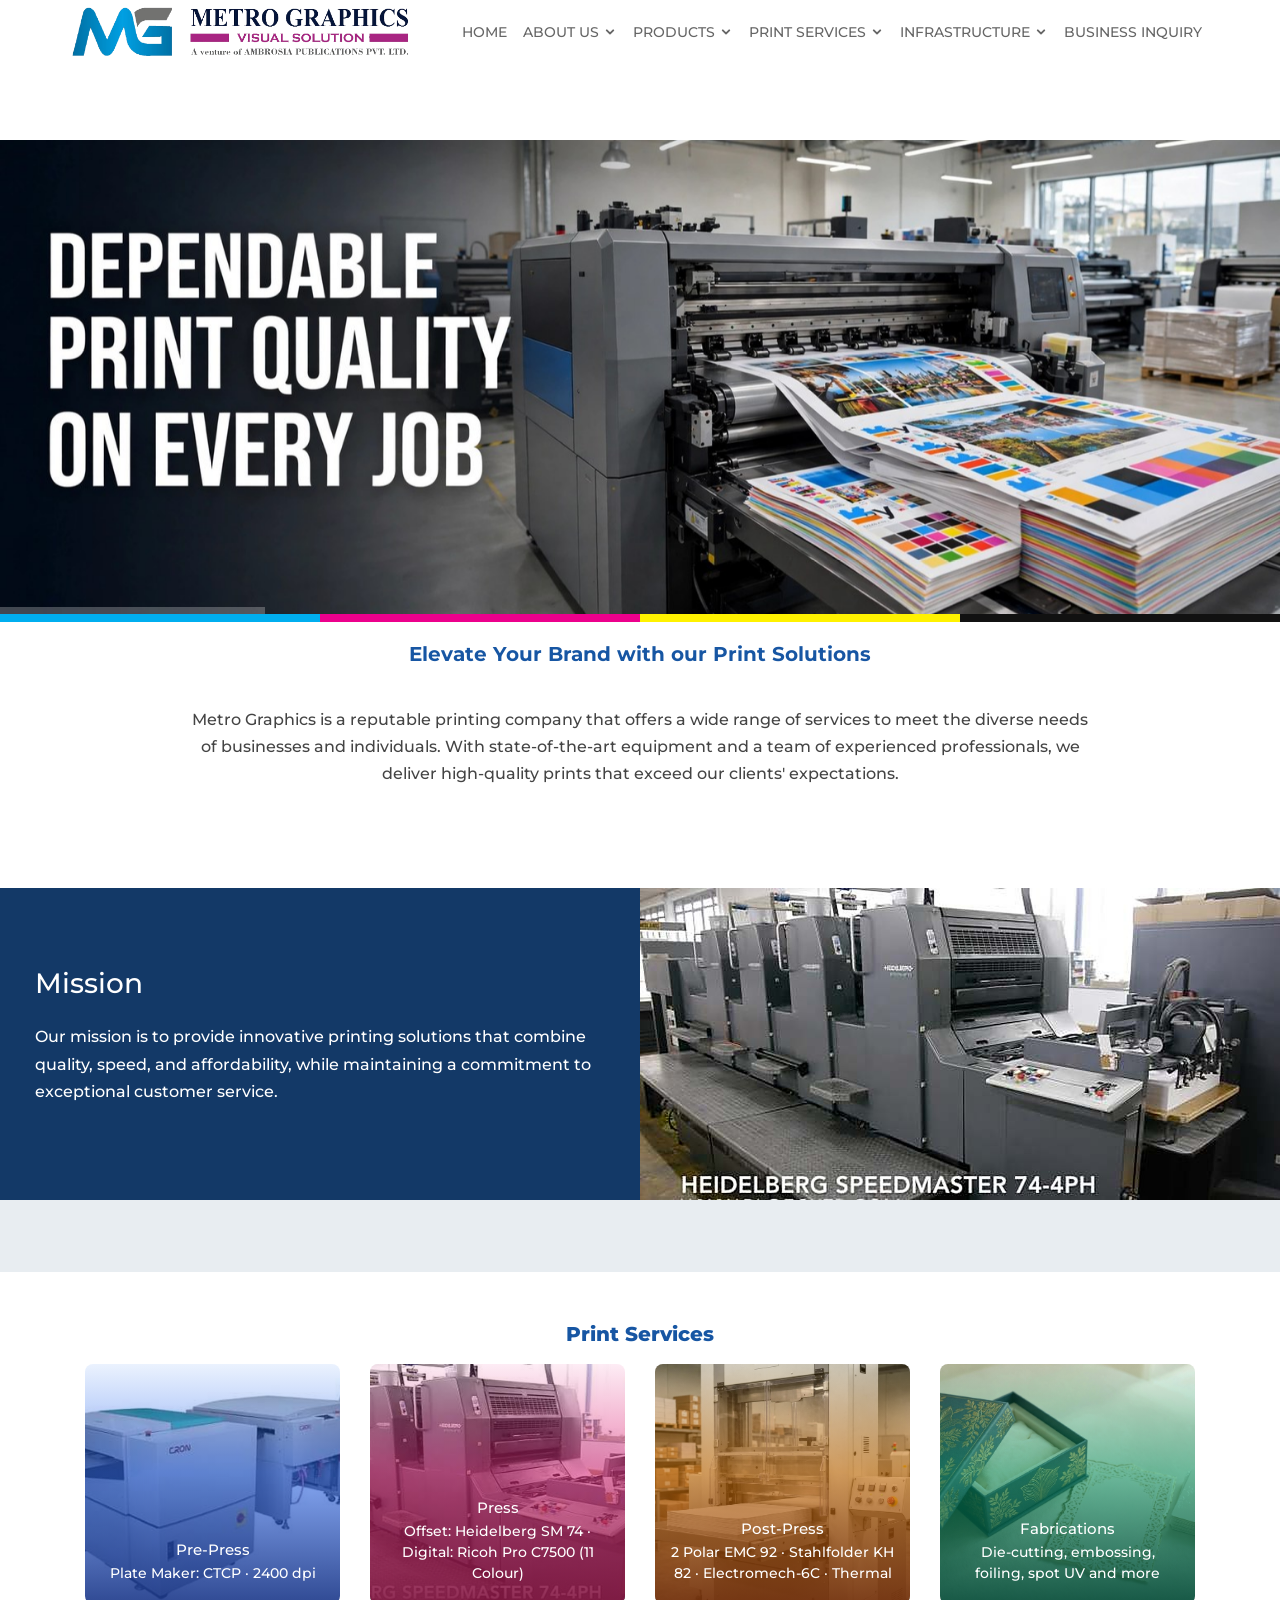
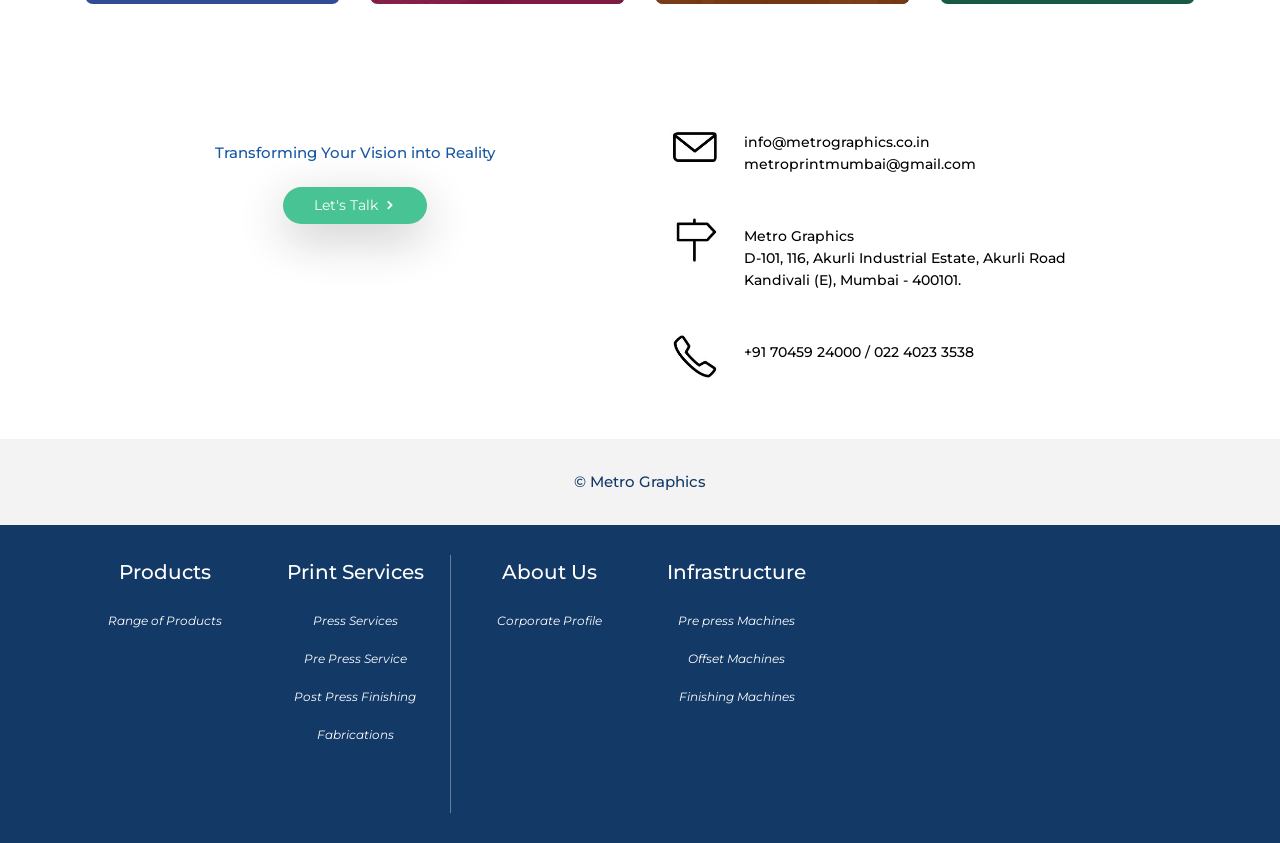
==== index.html @ ae7159a6 "Gap kam kiya: Overview bottom 100px, Mission card dikhega, photo scroll pe" ====
<!doctype html>
<html lang="en">
 

<head>
<meta charset="utf-8">
<meta http-equiv="X-UA-Compatible" content="IE=edge">
<meta name="viewport" content="width=device-width, initial-scale=1">
<link rel="icon" type="image/png" href="images/pdf-2025/metro-graphics-mg-favicon.png" sizes="512x512" /><meta name="viewport" content="width=device-width, initial-scale=1.0 user-scalable=no" />
<title>Metro Graphics | Offset & Digital Printing Company in Mumbai</title>
<meta name="description" content="Metro Graphics is an offset and digital printing company in Kandivali East, Mumbai — pre-press, colour-managed printing, finishing, packaging and delivery under one roof.">
<!-- xxx Favicon xxx -->
<!-- Core Css Stylesheets -->
<link href="css/base.css" rel="stylesheet">
<link href="font-awesome/css/font-awesome.min.css" rel="stylesheet">
<!-- REVOLUTION STYLE SHEETS -->
<link rel="stylesheet" type="text/css" href="rev-slider/revolution/fonts/pe-icon-7-stroke/css/pe-icon-7-stroke.css">
<link rel="stylesheet" type="text/css" href="rev-slider/revolution/fonts/font-awesome/css/font-awesome.css">
<link rel="stylesheet" type="text/css" href="rev-slider/revolution/css/settings.css">
<link rel="stylesheet" type="text/css" href="rev-slider/revolution/css/layers.css">
<link rel="stylesheet" type="text/css" href="rev-slider/revolution/css/navigation.css">
<!-- HTML5 shim and Respond.js for IE8 support of HTML5 elements and media queries -->
<!--[if lt IE 9]>
      <script src="https://oss.maxcdn.com/html5shiv/3.7.2/html5shiv.min.js"></script>
      <script src="https://oss.maxcdn.com/respond/1.4.2/respond.min.js"></script>
    <![endif]-->
</head>
<body>
<!-- Page loader Start -->
<!-- Page loader End -->
<header class="fixed-top header-fullpage top-transparent wow fadeInDown">
  <!-- Main Navigation Start -->
  <nav class="navbar navbar-expand-lg bg-transparent">
    <div class="container p-0 text-nowrap">
      <div class="d-flex align-items-center w-100 col pl-0"> <a class="navbar-brand rounded-bottom light-bg" href="index-2.html"> <img src="images/pdf-2025/metro-graphics-logo-transparent.png" alt="Metro Graphics logo"> </a> </div>
        <button class="navbar-toggler x collapsed" type="button" data-toggle="collapse" data-target="#navbarCollapse" aria-controls="navbarCollapse" aria-expanded="false" aria-label="Toggle navigation">
            <span class="icon-bar"></span>
            <span class="icon-bar"></span>
            <span class="icon-bar"></span>
        </button>
      <div class="collapse navbar-collapse" id="navbarCollapse" data-hover="dropdown" data-animations="slideInUp slideInUp slideInUp slideInUp">
        <ul class="navbar-nav ml-auto">
       <li class="nav-item">
                <a class="nav-link" href="index-2.html">Home</a>
              </li>    
          <li class="nav-item dropdown"> <a class="nav-link dropdown-toggle-mob" href="#" data-toggle="dropdown" aria-haspopup="true" aria-expanded="false">About Us <i class="icofont-rounded-down"></i></a>
            <ul class="dropdown-menu">
              <li><a class="dropdown-item" href="about-us.html#Corporate">Corporate Profile</a></li>
              
            </ul>
          </li>
          <li class="nav-item dropdown"> <a class="nav-link dropdown-toggle-mob" href="index-2.html" data-toggle="dropdown" aria-haspopup="true" aria-expanded="false">Products <i class="icofont-rounded-down"></i></a>
            <ul class="dropdown-menu">
              <li><a class="dropdown-item" href="products.html">Range of Products</a></li>
            </ul>
          </li>
          
		  <li class="nav-item dropdown">
                    <a class="nav-link dropdown-toggle-mob" href="#" id="dropdown03" data-toggle="dropdown" aria-haspopup="true" aria-expanded="false">Print Services  <i class="icofont-rounded-down"></i></a>                
                    <ul class="dropdown-menu" aria-labelledby="dropdown03">
                      <li><a class="dropdown-item" href="pre-press.html#Pre-Press">Press Services</a></li>
                       
                      <li><a class="dropdown-item" href="pre-press.html#Pre-Press">Pre Press Service</a></li>
					                        <li><a class="dropdown-item" href="pre-press.html#Post">Post Press Finishing</a></li>
					                        <li><a class="dropdown-item" href="pre-press.html#Fabrications">Fabrications</a></li>

                    </ul>
                  </li>
          <li class="nav-item dropdown"> <a class="nav-link dropdown-toggle-mob" href="#" data-toggle="dropdown" aria-haspopup="true" aria-expanded="false">INFRASTRUCTURE <i class="icofont-rounded-down"></i></a>
            <ul class="dropdown-menu">
              <li><a class="dropdown-item" href="infrastructure.html#Pre">Pre press Machines</a></li>
              <li><a class="dropdown-item" href="infrastructure.html#Offset">Offset Machines</a></li>
              <li><a class="dropdown-item" href="infrastructure.html#Finishing">Finishing Machines</a></li>
            </ul>
          </li>  <li class="nav-item">
                <a class="nav-link" href="business-enquiry.html">Business Inquiry</a>
              </li>
         
          
        </ul>
        <!-- Main Navigation End -->
      </div>
    </div>
  </nav>
  <!-- Main Navigation End -->
</header>

<div class="slider bg-navy-blue margin-top" >
  <div id="rev_slider_1078_1_wrapper" class="rev_slider_wrapper fullwidthbanner-container" data-alias="classic4export" data-source="gallery" style="margin:0px auto;background-color:transparent;padding:0px;margin-top:0px;margin-bottom:0px;">
    <!-- START REVOLUTION SLIDER 5.4.1 fullwidth mode -->
    <div id="rev_slider_1078_1" class="rev_slider fullscreenbanner" style="display:none;" data-version="5.0">
      <ul>
        <li>
          <!-- MAIN IMAGE -->
          <img src="images/banner-1.jpg"  alt="" 
            data-bgposition="center center" data-bgfit="cover" data-bgparallax="10" class="rev-slidebg"
          >
 
           
        </li>
        <li>
          <!-- MAIN IMAGE -->
          <img src="images/banner-2.jpg"  alt="" 
            data-bgposition="center center" data-bgfit="cover" data-bgparallax="10" class="rev-slidebg"
          >
 
           
        </li>
		<li>
          <!-- MAIN IMAGE -->
				<img src="images/banner-3.jpg"  alt="" 
            data-bgposition="center center" data-bgfit="cover" data-bgparallax="10" class="rev-slidebg"
          >
 
           
        </li>
		<li>
          <!-- MAIN IMAGE -->
				<img src="images/banner-4.jpg"  alt="" 
            data-bgposition="center center" data-bgfit="cover" data-bgparallax="10" class="rev-slidebg"
          >
 
           
        </li>
        <li>
          <!-- MAIN IMAGE -->
          <img src="images/banner-wcu-quality.jpg"  alt="" 
            data-bgposition="center center" data-bgfit="cover" data-bgparallax="10" class="rev-slidebg"
          >
 
           
        </li>
        <li>
          <!-- MAIN IMAGE -->
          <img src="images/banner-wcu-delivery.jpg"  alt="" 
            data-bgposition="center center" data-bgfit="cover" data-bgparallax="10" class="rev-slidebg"
          >
 
           
        </li>
        <li>
          <!-- MAIN IMAGE -->
          <img src="images/banner-wcu-pricing.jpg"  alt="" 
            data-bgposition="center center" data-bgfit="cover" data-bgparallax="10" class="rev-slidebg"
          >
 
           
        </li>
        <li>
          <!-- MAIN IMAGE -->
          <img src="images/banner-wcu-service.jpg"  alt="" 
            data-bgposition="center center" data-bgfit="cover" data-bgparallax="10" class="rev-slidebg"
          >
 
           
        </li>

         
      </ul>
      <div class="tp-bannertimer tp-bottom" style="height: 7px; background-color: rgba(255, 255, 255, 0.25);"></div>
    </div>
  </div>
</div> 
<!-- Fullscreen Slider End -->
  <!-- CMYK colour bar — print-industry accent under the banner -->
  <div aria-hidden="true" style="display:flex;height:8px;line-height:0"><div style="flex:1;background:#00AEEF"></div><div style="flex:1;background:#EC008C"></div><div style="flex:1;background:#FFF200"></div><div style="flex:1;background:#111111"></div></div>
<!-- Main Body Content Start -->
<main id="body-content" style="overflow-y: inherit;">
  <!-- Welcome To Cargo Start -->
  <!-- Welcome To Cargo End -->
  <!-- What Makes Us Special Start -->
  
  <!-- What Makes Us Special End -->
  <!-- About Us Start -->
  <section class="wide-tb-100" style="padding-top:20px;padding-bottom:15px">
      <div class="container pos-rel">
        <div class="row align-items-center">

          <div class="col-md-12 wow fadeInLeft text-center" data-wow-duration="0" data-wow-delay="0s">            
            <h4 class="mb-4 fw-7" style=" color:#1756a3">
              Elevate Your Brand with our Print Solutions

            </h4>


            
          </div>


           

        </div>
        
      </div>
    </section>
<section class="wide-tb-50" style="padding-top:15px;padding-bottom:100px">
    <div class="container pos-rel">
      <div class="row">
        <div class="col-md-12 text-center">
          <p style="max-width:900px;margin:0 auto;font-size:16px;line-height:1.7;color:#444">Metro Graphics is a reputable printing company that offers a wide range of services to meet the diverse needs of businesses and individuals. With state-of-the-art equipment and a team of experienced professionals, we deliver high-quality prints that exceed our clients' expectations.</p>
        </div>
      </div>
    </div>
  </section>
<section class="pos-rel bg-sky-blue1">
      <div class="container-fluid">
        <div class="row align-items-center">
            <div class="col-lg-6 col-12">
              <div class="p-5 about-whoose">
                <h3 style="color:#fff;padding-bottom:15px">
                  Mission
                </h3>
                <p style="color:#fff;font-size:16px;line-height:1.7">Our mission is to provide innovative printing solutions that combine quality, speed, and affordability, while maintaining a commitment to exceptional customer service.</p>
              </div>
            </div>
            <div class="col-lg-6 col-12 p-0">
              <img src="images/why-choose-us.jpg" class="w-100" alt="">
            </div>
        </div>
      </div>
    </section>
   
  
  <section class=" bg-fixed  pos-rel" style="background:#e8edf1">
    <div class="container">
      <div class="row">
        <div class="col-sm-12 wow fadeInUp" data-wow-duration="0" data-wow-delay="0.2s">
          <div class="owl-carousel owl-theme" id="home-clients" style="padding:15px 0px">
            <!-- Client Logo -->
            <div class="item"> <img src="images/logo01.jpg" alt=""> </div>
            <!-- Client Logo -->
            <!-- Client Logo -->
            <div class="item"> <img src="images/logo02.jpg" alt=""> </div>
            <!-- Client Logo -->
            <!-- Client Logo -->
            <div class="item"> <img src="images/logo03.jpg" alt=""> </div>
            <!-- Client Logo -->
            <!-- Client Logo -->
            <div class="item"> <img src="images/logo04.jpg" alt=""> </div>
            <!-- Client Logo -->
            <!-- Client Logo -->
            <div class="item"> <img src="images/logo05.jpg" alt=""> </div>
            <!-- Client Logo -->
            <!-- Client Logo -->
            <div class="item"> <img src="images/logo06.jpg" alt=""> </div>
            <!-- Client Logo -->
          </div>
        </div>
      </div>
    </div>
  </section>
<section class="wide-tb-50">
      <div class="container pos-rel">
        <div class="row">
          <div class="col-md-12 text-center mb-4">
            <h4 class="fw-8" style="color:#1756a3">Print Services</h4>
          </div>
        </div>
        <div class="row">
          <div class="col-md-3 mb-4">
            <a href="pre-press.html#Pre-Press" style="text-decoration:none">
              <div style="position:relative;overflow:hidden;border-radius:8px">
                <img src="images/machine-cron-uvp.jpg" alt="Pre-Press" style="width:100%;height:240px;object-fit:cover;display:block">
                <div style="position:absolute;left:0;right:0;top:0;bottom:0;background:linear-gradient(180deg,rgba(59,130,246,0.10) 0%,rgba(37,99,235,0.55) 45%,rgba(30,58,138,0.92) 100%)"></div>
                <div style="position:absolute;left:0;right:0;bottom:0;padding:20px 16px;text-align:center;color:#fff">
                  <h5 style="color:#fff;margin-bottom:4px">Pre-Press</h5>
                  <p style="color:#fff;margin:0;font-size:14px">Plate Maker: CTCP &middot; 2400 dpi</p>
                </div>
              </div>
            </a>
          </div>
          <div class="col-md-3 mb-4">
            <a href="pre-press.html" style="text-decoration:none">
              <div style="position:relative;overflow:hidden;border-radius:8px">
                <img src="images/machine-heidelberg-sm74.jpg" alt="Press" style="width:100%;height:240px;object-fit:cover;display:block">
                <div style="position:absolute;left:0;right:0;top:0;bottom:0;background:linear-gradient(180deg,rgba(236,72,153,0.10) 0%,rgba(219,39,119,0.55) 45%,rgba(131,24,67,0.92) 100%)"></div>
                <div style="position:absolute;left:0;right:0;bottom:0;padding:20px 16px;text-align:center;color:#fff">
                  <h5 style="color:#fff;margin-bottom:4px">Press</h5>
                  <p style="color:#fff;margin:0;font-size:14px">Offset: Heidelberg SM 74 &middot; Digital: Ricoh Pro C7500 (11 Colour)</p>
                </div>
              </div>
            </a>
          </div>
          <div class="col-md-3 mb-4">
            <a href="pre-press.html#Post" style="text-decoration:none">
              <div style="position:relative;overflow:hidden;border-radius:8px">
                <img src="images/finishing-machine/01.jpg" alt="Post-Press" style="width:100%;height:240px;object-fit:cover;display:block">
                <div style="position:absolute;left:0;right:0;top:0;bottom:0;background:linear-gradient(180deg,rgba(251,191,36,0.10) 0%,rgba(217,119,6,0.55) 45%,rgba(120,53,15,0.92) 100%)"></div>
                <div style="position:absolute;left:0;right:0;bottom:0;padding:20px 16px;text-align:center;color:#fff">
                  <h5 style="color:#fff;margin-bottom:4px">Post-Press</h5>
                  <p style="color:#fff;margin:0;font-size:14px">2 Polar EMC 92 &middot; Stahlfolder KH 82 &middot; Electromech-6C &middot; Thermal</p>
                </div>
              </div>
            </a>
          </div>
          <div class="col-md-3 mb-4">
            <a href="pre-press.html#Fabrications" style="text-decoration:none">
              <div style="position:relative;overflow:hidden;border-radius:8px">
                <img src="images/fabrication-card.jpg" alt="Fabrications" style="width:100%;height:240px;object-fit:cover;display:block">
                <div style="position:absolute;left:0;right:0;top:0;bottom:0;background:linear-gradient(180deg,rgba(52,211,153,0.10) 0%,rgba(5,150,105,0.55) 45%,rgba(6,78,59,0.92) 100%)"></div>
                <div style="position:absolute;left:0;right:0;bottom:0;padding:20px 16px;text-align:center;color:#fff">
                  <h5 style="color:#fff;margin-bottom:4px">Fabrications</h5>
                  <p style="color:#fff;margin:0;font-size:14px">Die-cutting, embossing, foiling, spot UV and more</p>
                </div>
              </div>
            </a>
          </div>
        </div>
      </div>
    </section>
  <!-- Company News End -->
  <!-- Clients Start -->
  
  <!-- Clients End -->
 <section class="wide-tb-50 bg-scroll contact-bg pos-rel">
    <div class="container pos-rel">
      <div class="row">
         <div class="col-md-6 ml-auto"><div class="img-business-man text-center">
		  <h5 style="color:#1756a3">Transforming Your Vision into Reality</h5> 
		  
		   <p  style="padding:15px 0px">
		  <a href="tel:+917045924000" class="btn-theme bg-navy-lamagreen">Let's Talk <i class="icofont-rounded-right"></i></a> </p>
		  </div></div>
        <!-- Heading Main -->
        
        <!-- Heading Main -->
        <div class="col-md-6 ml-auto">
          <div class="row">
            <!-- Icon Box 2 -->
            <div class="col-12 wow fadeInUp" data-wow-duration="0" data-wow-delay="0s">
              <div class="icon-box-3 mb-3 bg-sky-blue">
                <div class="media">
                  <div class="service-icon mr-4"> <img src="images/envelope.jpg" alt="" /></div>
                  <div class="service-inner-content media-body">
                     
                    <p>info@metrographics.co.in<br>metroprintmumbai@gmail.com</p>
                  </div>
                </div>
              </div>
            </div>
            <!-- Icon Box -->
            <!-- Icon Box 2 -->
            <div class="col-12 wow fadeInUp" data-wow-duration="0" data-wow-delay="0.2s">
              <div class="icon-box-3 mb-3 bg-sky-blue">
                <div class="media">
                  <div class="service-icon mr-4"><img src="images/navigator.jpg" alt="" /></div>
                  <div class="service-inner-content media-body">
                    <p>Metro Graphics<br>
 D-101, 116, Akurli Industrial Estate, Akurli Road<br>

 Kandivali (E), Mumbai - 400101.


</p>
                  </div>
                </div>
              </div>
            </div>
            <!-- Icon Box -->
            <!-- Icon Box 2 -->
            <div class="col-12 wow fadeInUp" data-wow-duration="0" data-wow-delay="0.4s">
              <div class="icon-box-3 bg-sky-blue">
                <div class="media">
                  <div class="service-icon mr-4"><img src="images/phone.jpg" alt="" /></div>
                  <div class="service-inner-content media-body">
                   
                    <p>+91 70459 24000 / 022 4023 3538</p>
                  </div>
                </div>
              </div>
            </div>
            <!-- Icon Box -->
          </div>
        </div>
      </div>
    </div>
  </section>
</main>
<!-- Main Body Content Start -->
<!-- Main Footer Start -->
<footer class="wide-tb-0 bg-sky-blue1 pb-0">
  <div class="copyright-wrap bg-navy-blue wide-tb-30">
    <div class="container">
      <div class="row text-md-left text-center"> <div class="col-sm-12 col-md-12 copyright-links text-center"> © Metro Graphics </div>
      </div>
    </div>
  </div>
  <div class="container wide-tb-30">
    <div class="row">
      <!-- Column First -->
      <div class="col-6 col-lg-4">
        <div class="row">
          <div class="col-12 col-lg-6 wow fadeInLeft" data-wow-duration="0" data-wow-delay="0s" style="text-align:center">
            <h3 class="footer-heading">Products</h3>
            <div class="footer-widget-menu">
              <ul class="list-unstyled">
            <li><a  href="products.html">Range of Products</a></li>
            <li style="display:none"><a  href="gallery.html">Gallery</a></li></ul>
            </div>
          </div>
          <div class="col-12 col-lg-6 wow fadeInLeft" data-wow-duration="0" data-wow-delay="0s" style="text-align:center">
            <h3 class="footer-heading">Print Services</h3>
            <div class="footer-widget-menu">
              <ul class="list-unstyled">
            <li><a  href="pre-press.html#Pre-Press">Press Services</a></li>
            <li><a href="infrastructure.html">Pre Press Service</a></li>
            
            
            <li><a  href="pre-press.html#Post">Post Press Finishing</a></li>
            <li><a  href="pre-press.html#Fabrications">Fabrications</a></li>
          </ul>
            </div>
          </div>
        </div>
      </div>
      <div class="col-6 col-lg-4" style="border-left:1px solid rgba(255,255,255,0.35);padding-left:20px">
        <div class="row">
          <div class="col-12 col-lg-6 wow fadeInLeft" data-wow-duration="0" data-wow-delay="0s" style="text-align:center">
            <h3 class="footer-heading">About Us</h3>
            <div class="footer-widget-menu">
              <ul class="list-unstyled">
            <li><a  href="about-us.html#Corporate">Corporate Profile</a></li>
            
          </ul>
            </div>
          </div>
          <div class="col-12 col-lg-6 wow fadeInLeft" data-wow-duration="0" data-wow-delay="0s" style="text-align:center">
            <h3 class="footer-heading">Infrastructure</h3>
            <div class="footer-widget-menu">
              <ul class="list-unstyled">
            <li><a  href="infrastructure.html#Pre">Pre press Machines</a></li>
            <li><a  href="infrastructure.html#Offset">Offset Machines</a></li>
            <li><a  href="infrastructure.html#Finishing">Finishing Machines</a></li>
          </ul>
            </div>
          </div>
        </div>
      </div>
      <!-- Column First -->
      <!-- Column Second -->
      <!-- Column Second -->
      <!-- Column Third -->
      <div class="col-lg-4 col-md-12 wow fadeInLeft" data-wow-duration="0" data-wow-delay="0.4s" style="margin-top: 0px;">  <iframe src="https://www.google.com/maps?q=Metro+Graphics%2C+D-101%2C+Akurli+Industrial+Estate%2C+Akurli+Road%2C+Kandivali+East%2C+Mumbai+400101&amp;output=embed" width="100%" height="250" frameborder="0" style="border:0" allowfullscreen></iframe></div>
      <!-- Column Third -->
    </div>
  </div>
</footer>
<!-- Main Footer End -->
<!-- Search Popup Start -->
<div class="overlay overlay-hugeinc">
  <form class="form-inline mt-2 mt-md-0">
    <div class="form-inner">
      <div class="form-inner-div d-inline-flex align-items-center no-gutters">
        <div class="col-md-1"> <i class="icofont-search"></i> </div>
        <div class="col-10">
          <input class="form-control w-100 p-0" type="text" placeholder="Search" aria-label="Search">
        </div>
        <div class="col-md-1"> <a href="#" class="overlay-close link-oragne"><i class="icofont-close-line"></i></a> </div>
      </div>
    </div>
  </form>
</div>
<!-- Search Popup End -->
<!-- Request Modal -->

<!-- Request Modal -->
<!-- Back To Top Start -->
<a id="mkdf-back-to-top" href="#" class="off"><i class="icofont-rounded-up"></i></a>
<!-- Back To Top End
<!-- Main JavaScript  -->
<script src="js/jquery.min.js"></script>
  <script src="js/popper.min.js"></script>
  <script src="js/bootstrap.min.js"></script>
  <script src="js/bootstrap-dropdownhover.min.js"></script>
  <script src="js/fontawesome-all.js"></script>
  <script src="js/owl.carousel.min.js"></script>
  <script src="twitter/jquery.tweet.js"></script>
  <script src="js/jflickrfeed.min.js"></script>
  <script src="js/jquery.waypoints.min.js"></script>
  <script src="js/jquery.easing.min.js"></script>
  <script src="js/jquery.counterup.min.js"></script>
  <script src="js/jquery.easypiechart.min.js"></script>
  <script src="js/jquery.appear.js"></script>
  <script src="js/wow.min.js"></script>

  <!-- JQuery Map Plugin -->
  <script type="text/javascript" src="http://maps.google.com/maps/api/js?sensor=false"></script>
  <script type="text/javascript" src="js/jquery.gmap.min.js"></script>    
  

  <!-- REVOLUTION JS FILES -->
  <script type="text/javascript" src="rev-slider/revolution/js/jquery.themepunch.tools.min.js"></script>
  <script type="text/javascript" src="rev-slider/revolution/js/jquery.themepunch.revolution.min.js"></script>

  <!-- SLIDER REVOLUTION 5.0 EXTENSIONS  (Load Extensions only on Local File Systems !  The following part can be removed on Server for On Demand Loading) -->  
  <script type="text/javascript" src="rev-slider/revolution/js/extensions/revolution.extension.actions.min.js"></script>
  <script type="text/javascript" src="rev-slider/revolution/js/extensions/revolution.extension.carousel.min.js"></script>
  <script type="text/javascript" src="rev-slider/revolution/js/extensions/revolution.extension.kenburn.min.js"></script>
  <script type="text/javascript" src="rev-slider/revolution/js/extensions/revolution.extension.layeranimation.min.js"></script>
  <script type="text/javascript" src="rev-slider/revolution/js/extensions/revolution.extension.navigation.min.js"></script>
  <script type="text/javascript" src="rev-slider/revolution/js/extensions/revolution.extension.parallax.min.js"></script>
  <script type="text/javascript" src="rev-slider/revolution/js/extensions/revolution.extension.slideanims.min.js"></script>
  <script type="text/javascript" src="rev-slider/revolution/js/extensions/revolution.extension.video.min.js"></script>

  <!-- Masonary Plugin -->
  <script type="text/javascript" src="js/jquery.cubeportfolio.min.js"></script>
  <script type="text/javascript" src="js/masonary-custom.js"></script>

  <script src="js/site-custom.js"></script>   

  <script type="text/javascript">
    var tpj=jQuery;
    
    var revapi1078;
    tpj(document).ready(function() {
      if(tpj("#rev_slider_1078_1").revolution == undefined){
        revslider_showDoubleJqueryError("#rev_slider_1078_1");
      }else{
        revapi1078 = tpj("#rev_slider_1078_1").show().revolution({
        sliderType: "standard",
    sliderLayout: "fullwidth",
    scrollbarDrag: "true",
    /*delay: 9000,*/
	 delay: 5000,
	 /* options that disable autoplay 
    stopLoop: "on",
    stopAfterLoops: 0,
    stopAtSlide: 1, */
	 
    spinner: "off",
    navigation: {
      arrows: {
        enable: true
      },
      mouseScrollNavigation: "off",
      keyboardNavigation: "off",
      touch: {
        touchenabled: "on",
        swipe_threshold: 75,
        swipe_min_touches: 1,
        swipe_direction: "horizontal",
        drag_block_vertical: false
      }

    },
    parallax: {
      type: "mouse",
      origo: "slidercenter",
      speed: 11000,
      levels: [2, 3, 4, 5, 6, 7, 12, 16, 10, 50],
    },
    viewPort: {
            enable: true,
            outof: "pause",
            visible_area: "100%",
            presize:false,
        },
		visibilityLevels:[1240,1024,778,480],
						gridwidth:1550,
						gridheight:574,
     
  });
      }
    }); /*ready*/
  </script> 
<!-- Metro Graphics site copy: original wording, November 2026 -->
<!-- Site matter aligned with New_Profile_2025.pdf, November 2026 -->
</body>



</html>

<!-- pages rebuild trigger 2026-11-21 round3 -->

<!-- footer-centre trigger -->
---- css/base.css ----
@import url("bootstrap.min.css");@import url("https://fonts.googleapis.com/css?family=Montserrat:300,300i,400,400i,500,500i,600,600i,700,700i");@import url("animate.min.css");@import url("icofont.min.css");

.table-striped>tbody>tr:nth-of-type(odd) {
    background-color: #fcfcfc;
}
.cbp-item-wrapper h5{ height:50px}
a.anchor {
    display: block;
    position: relative;
     top: -80px; 
     visibility: hidden; 
}
.margin-top{margin-top:140px}

.tdb{    color: #185196;
    font-weight: 600;}
.box{position:relative;  margin:0px auto; }
.about-whoose{padding:21px 20px !important; background:#;}
.cbp-l-filters-alignCenter .cbp-filter-counter:after,.cbp-l-filters-alignRight .cbp-filter-counter:after,.cbp-l-filters-button .cbp-filter-counter:after,.cbp-l-filters-buttonCenter .cbp-filter-counter:after,.cbp-l-filters-text .cbp-filter-counter:after,.cbp,.cbp *,.cbp *:after,.cbp:after,.cbp-l-filters-dropdownHeader:after,.cbp-popup-wrap,.cbp-popup-wrap *,.cbp-popup-wrap:before,.cbp-popup-loadingBox:after,.cbp-search *,.cbp-l-direction:after{box-sizing:border-box}.cbp-l-grid-agency-title,.cbp-l-grid-agency-desc,.cbp-l-grid-work-title,.cbp-l-grid-work-desc,.cbp-l-grid-blog-title,.cbp-l-grid-projects-title,.cbp-l-grid-projects-desc,.cbp-l-grid-masonry-projects-title,.cbp-l-grid-masonry-projects-desc{white-space:nowrap;overflow:hidden;text-overflow:ellipsis}.cbp-l-filters-alignCenter,.cbp-l-filters-alignCenter *,.cbp-l-filters-alignLeft,.cbp-l-filters-alignLeft *,.cbp-l-filters-alignRight,.cbp-l-filters-alignRight *,.cbp-l-filters-button,.cbp-l-filters-button *,.cbp-l-filters-buttonCenter,.cbp-l-filters-buttonCenter *,.cbp-l-filters-dropdown,.cbp-l-filters-dropdown *,.cbp-l-filters-list,.cbp-l-filters-list *,.cbp-l-filters-work,.cbp-l-filters-work *,.cbp-l-filters-big,.cbp-l-filters-big *,.cbp-l-filters-text,.cbp-l-filters-text *,.cbp-l-filters-underline,.cbp-l-filters-underline *,.cbp-l-filters-holder,.cbp-l-filters-holder *,.cbp-l-loadMore-bgbutton,.cbp-l-loadMore-bgbutton *,.cbp-l-loadMore-button,.cbp-l-loadMore-button *,.cbp-l-loadMore-text,.cbp-l-loadMore-text *,.cbp-search,.cbp-l-dropdown,.cbp-l-dropdown *{-webkit-user-select:none;-moz-user-select:none;-ms-user-select:none;user-select:none;-webkit-tap-highlight-color:transparent;box-sizing:border-box}.cbp:after,.cbp-lazyload:after,.cbp-popup-loadingBox:after,.cbp-popup-singlePageInline:after{content:'';position:absolute;width:34px;height:34px;left:0;right:0;top:0;bottom:0;margin:auto;-webkit-animation:cbp-rotation .8s infinite linear;animation:cbp-rotation .8s infinite linear;border-left:3px solid rgba(114,144,182,0.15);border-right:3px solid rgba(114,144,182,0.15);border-bottom:3px solid rgba(114,144,182,0.15);border-top:3px solid rgba(114,144,182,0.8);border-radius:100%}.cbp-l-filters-alignCenter .cbp-filter-item:hover .cbp-filter-counter,.cbp-l-filters-alignRight .cbp-filter-item:hover .cbp-filter-counter,.cbp-l-filters-button .cbp-filter-item:hover .cbp-filter-counter,.cbp-l-filters-buttonCenter .cbp-filter-item:hover .cbp-filter-counter,.cbp-l-filters-text .cbp-filter-item:hover .cbp-filter-counter{opacity:1;-webkit-transform:translateY(-44px);transform:translateY(-44px)}.cbp-l-filters-alignCenter .cbp-filter-counter,.cbp-l-filters-alignRight .cbp-filter-counter,.cbp-l-filters-button .cbp-filter-counter,.cbp-l-filters-buttonCenter .cbp-filter-counter,.cbp-l-filters-text .cbp-filter-counter{font:400 11px/18px "Open Sans", sans-serif;border-radius:3px;color:#FFFFFF;margin:0 auto;padding:4px 0;text-align:center;width:34px;position:absolute;bottom:0;left:0;right:0;opacity:0;-webkit-transition:-webkit-transform .25s, opacity .25s;transition:transform .25s, opacity .25s}.cbp-l-filters-alignCenter .cbp-filter-counter:after,.cbp-l-filters-alignRight .cbp-filter-counter:after,.cbp-l-filters-button .cbp-filter-counter:after,.cbp-l-filters-buttonCenter .cbp-filter-counter:after,.cbp-l-filters-text .cbp-filter-counter:after{content:"";position:absolute;bottom:-4px;left:0;right:0;margin:0 auto;width:0;height:0;border-left:4px solid transparent;border-right:4px solid transparent}.cbp-item{display:inline-block;margin:0 10px 20px 0}.cbp{position:relative;margin:0 auto;z-index:1;height:400px}.cbp>*{visibility:hidden}.cbp .cbp-item{list-style-type:none;margin:0;padding:0;overflow:hidden}.cbp img{display:block;border:0;width:100%;height:auto}.cbp a,.cbp a:hover,.cbp a:active{text-decoration:none;outline:0}.cbp-lazyload{position:relative;background:#fff;display:block}.cbp-lazyload img{opacity:1}.cbp-lazyload img[data-cbp-src]{opacity:0}.cbp-lazyload img:not([data-cbp-src]){-webkit-transition:opacity .7s ease-in-out;transition:opacity .7s ease-in-out}.cbp-lazyload:after{z-index:0}.cbp-wrapper-outer{overflow:hidden;position:relative;margin:0 auto}.cbp-wrapper-outer,.cbp-wrapper,.cbp-wrapper-helper{list-style-type:none;padding:0;width:100%;height:100%;z-index:1}.cbp-wrapper,.cbp-wrapper-helper{margin:0}.cbp-ready>*{visibility:visible}.cbp-ready:after{display:none;visibility:hidden}.cbp-ready .cbp-item{position:absolute;top:0;left:0}.cbp-ready .cbp-wrapper,.cbp-ready .cbp-wrapper-helper{position:absolute;top:0;left:0}.cbp-item-off{z-index:-1;pointer-events:none;visibility:hidden}.cbp-item-on2off{z-index:0}.cbp-item-off2on{z-index:1}.cbp-item-on2on{z-index:2}.cbp-item-wrapper{width:100%;height:100%;position:relative;top:0;left:0}.cbp-l-project-related-wrap img,.cbp-l-inline img{display:block;width:100%;height:auto;border:0}.cbp-updateItems{-webkit-transition:height .5s ease-in-out !important;transition:height .5s ease-in-out !important;will-change:height}.cbp-updateItems .cbp-item{-webkit-transition:top .5s ease-in-out, left .5s ease-in-out;transition:top .5s ease-in-out, left .5s ease-in-out}.cbp-updateItems .cbp-item-loading{-webkit-animation:fadeIn .5s ease-in-out;animation:fadeIn .5s ease-in-out;-webkit-transition:none;transition:none}.cbp-removeItem{-webkit-animation:fadeOut .5s ease-in-out;animation:fadeOut .5s ease-in-out}.cbp-panel{width:94%;max-width:1170px;margin:0 auto}.cbp-misc-video{position:relative;height:0;padding-bottom:56.25%;background:#000;text-align:center}.cbp-misc-video iframe{position:absolute;top:0;left:0;width:100%;height:100%}@-webkit-keyframes cbp-rotation{0%{-webkit-transform:rotate(0deg)}100%{-webkit-transform:rotate(360deg)}}@keyframes cbp-rotation{0%{transform:rotate(0deg)}100%{transform:rotate(360deg)}}@-webkit-keyframes fadeOut{0%{opacity:1}100%{opacity:0}}@keyframes fadeOut{0%{opacity:1}100%{opacity:0}}.clearfix:after{content:" ";display:block;height:0;clear:both}.cbp-l-filters-left{float:left}.cbp-l-filters-right{float:right}.cbp-l-center{display:flex;justify-content:center;align-items:center}@media only screen and (max-width: 480px){.cbp-l-filters-left,.cbp-l-filters-right{width:100%}}@media only screen and (max-width: 800px){.cbp-l-center{flex-direction:column}}.cbp-caption,.cbp-caption-defaultWrap,.cbp-caption-activeWrap{display:block}.cbp-caption-activeWrap{background-color:#282727}.cbp-caption-active .cbp-caption,.cbp-caption-active .cbp-caption-defaultWrap,.cbp-caption-active .cbp-caption-activeWrap{overflow:hidden;position:relative;z-index:1}.cbp-caption-active .cbp-caption-defaultWrap{top:0}.cbp-caption-active .cbp-caption-activeWrap{width:100%;position:absolute;z-index:2;height:100%}.cbp-l-caption-title{color:#fff;font:400 16px/21px "Open Sans", sans-serif}.cbp-l-caption-desc{color:#aaa;font:400 12px/16px "Open Sans", sans-serif}.cbp-l-caption-text{font:400 14px/21px "Open Sans", sans-serif;color:#fff;letter-spacing:3px;padding:0 6px}.cbp-l-caption-buttonLeft,.cbp-l-caption-buttonRight{background-color:#547EB1;color:#FFFFFF;display:inline-block;font:400 12px/30px "Open Sans", sans-serif;min-width:90px;text-align:center;margin:4px;padding:0 6px}.cbp-l-caption-buttonLeft:hover,.cbp-l-caption-buttonRight:hover{opacity:0.9}.cbp-caption-none .cbp-caption-activeWrap{display:none}.cbp-l-caption-alignLeft .cbp-l-caption-body{padding:12px 30px}.cbp-caption-fadeIn .cbp-l-caption-alignLeft .cbp-l-caption-body,.cbp-caption-minimal .cbp-l-caption-alignLeft .cbp-l-caption-body,.cbp-caption-moveRight .cbp-l-caption-alignLeft .cbp-l-caption-body,.cbp-caption-overlayRightAlong .cbp-l-caption-alignLeft .cbp-l-caption-body,.cbp-caption-pushDown .cbp-l-caption-alignLeft .cbp-l-caption-body,.cbp-caption-pushTop .cbp-l-caption-alignLeft .cbp-l-caption-body,.cbp-caption-revealBottom .cbp-l-caption-alignLeft .cbp-l-caption-body,.cbp-caption-revealLeft .cbp-l-caption-alignLeft .cbp-l-caption-body,.cbp-caption-revealTop .cbp-l-caption-alignLeft .cbp-l-caption-body,.cbp-caption-zoom .cbp-l-caption-alignLeft .cbp-l-caption-body,.cbp-caption-opacity .cbp-l-caption-alignLeft .cbp-l-caption-body{padding-top:30px}.cbp-l-caption-alignCenter{display:table;width:100%;height:100%}.cbp-l-caption-alignCenter .cbp-l-caption-body{display:table-cell;vertical-align:middle;text-align:center;padding:15px 0;    background: #2f3394;}.cbp-l-caption-alignCenter .cbp-l-caption-buttonLeft,.cbp-l-caption-alignCenter .cbp-l-caption-buttonRight{position:relative;-webkit-transition:-webkit-transform .25s;transition:transform .25s}.cbp-caption-overlayBottom .cbp-l-caption-alignCenter .cbp-l-caption-buttonLeft,.cbp-caption-overlayBottomPush .cbp-l-caption-alignCenter .cbp-l-caption-buttonLeft,.cbp-caption-overlayBottomAlong .cbp-l-caption-alignCenter .cbp-l-caption-buttonLeft{-webkit-transform:translateX(-20px);transform:translateX(-20px)}.cbp-caption-overlayBottom .cbp-l-caption-alignCenter .cbp-l-caption-buttonRight,.cbp-caption-overlayBottomPush .cbp-l-caption-alignCenter .cbp-l-caption-buttonRight,.cbp-caption-overlayBottomAlong .cbp-l-caption-alignCenter .cbp-l-caption-buttonRight{-webkit-transform:translateX(20px);transform:translateX(20px)}.cbp-caption:hover .cbp-l-caption-alignCenter .cbp-l-caption-buttonLeft,.cbp-caption:hover .cbp-l-caption-alignCenter .cbp-l-caption-buttonRight{-webkit-transform:translateX(0);transform:translateX(0)}@media only screen and (max-width: 480px){.cbp-l-caption-alignLeft .cbp-l-caption-body{padding:9px 11px}.cbp-l-caption-title{font-size:14px;line-height:21px}.cbp-l-caption-desc{font-size:11px;line-height:14px}.cbp-l-caption-buttonLeft,.cbp-l-caption-buttonRight{font-size:11px;line-height:28px;min-width:69px;margin:3px;padding:0 4px}.cbp-l-caption-text{font-size:13px;letter-spacing:1px}}@media only screen and (max-width: 374px){.cbp-l-caption-alignLeft .cbp-l-caption-body{padding:8px 10px}.cbp-l-caption-title{font-size:13px;line-height:20px}.cbp-l-caption-desc{font-size:11px;line-height:14px}.cbp-l-caption-buttonLeft,.cbp-l-caption-buttonRight{font-size:10px;line-height:28px;min-width:62px;margin:1px;padding:0 4px}}.cbp-caption-fadeIn .cbp-caption-activeWrap{opacity:0;top:0;background-color:rgba(0,0,0,0.85);-webkit-transition:opacity .5s;transition:opacity .5s}.cbp-caption-fadeIn .cbp-caption:hover .cbp-caption-activeWrap{opacity:1}.cbp-caption-minimal .cbp-l-caption-title,.cbp-caption-minimal .cbp-l-caption-desc{position:relative;left:0;opacity:0;-webkit-transition:-webkit-transform .35s ease-out;transition:transform .35s ease-out}.cbp-caption-minimal .cbp-l-caption-title{-webkit-transform:translateY(-50%);transform:translateY(-50%)}.cbp-caption-minimal .cbp-l-caption-desc{-webkit-transform:translateY(70%);transform:translateY(70%)}.cbp-caption-minimal .cbp-caption:hover .cbp-l-caption-title,.cbp-caption-minimal .cbp-caption:hover .cbp-l-caption-desc{opacity:1;-webkit-transform:translateY(0);transform:translateY(0)}.cbp-caption-minimal .cbp-caption-activeWrap{top:0;background-color:#000;background-color:rgba(0,0,0,0.8);opacity:0}.cbp-caption-minimal .cbp-caption:hover .cbp-caption-activeWrap{opacity:1}.cbp-caption-moveRight .cbp-caption-activeWrap{left:-100%;top:0;-webkit-transition:-webkit-transform .35s;transition:transform .35s}.cbp-caption-moveRight .cbp-caption:hover .cbp-caption-activeWrap{-webkit-transform:translateX(100%);transform:translateX(100%)}.cbp-caption-overlayBottom .cbp-caption-activeWrap{height:60px;background-color:#181616;background-color:rgba(24,22,22,0.7);-webkit-transition:-webkit-transform .25s;transition:transform .25s}.cbp-caption-overlayBottom .cbp-caption:hover .cbp-caption-activeWrap{-webkit-transform:translateY(-100%);transform:translateY(-100%)}.cbp-caption-overlayBottomAlong .cbp-l-caption-alignCenter .cbp-l-caption-buttonLeft,.cbp-caption-overlayBottomAlong .cbp-l-caption-alignCenter .cbp-l-caption-buttonRight{-webkit-transition-duration:.35s;transition-duration:.35s}.cbp-caption-overlayBottomAlong .cbp-caption-defaultWrap,.cbp-caption-overlayBottomAlong .cbp-caption-activeWrap{-webkit-transition:-webkit-transform .35s;transition:transform .35s}.cbp-caption-overlayBottomAlong .cbp-caption-activeWrap{height:auto}.cbp-caption-overlayBottomAlong .cbp-caption:hover .cbp-caption-defaultWrap{-webkit-transform:translateY(-34px);transform:translateY(-34px)}.cbp-caption-overlayBottomAlong .cbp-caption:hover .cbp-caption-activeWrap{-webkit-transform:translateY(-100%);transform:translateY(-100%)}.cbp-caption-overlayBottomPush .cbp-caption-defaultWrap,.cbp-caption-overlayBottomPush .cbp-caption-activeWrap{-webkit-transition:-webkit-transform .25s;transition:transform .25s}.cbp-caption-overlayBottomPush .cbp-caption-activeWrap{height:69px;-webkit-transform:translateY(0);transform:translateY(0)}.cbp-caption-overlayBottomPush .cbp-caption:hover .cbp-caption-defaultWrap{-webkit-transform:translateY(-68px);transform:translateY(-68px)}.cbp-caption-overlayBottomPush .cbp-caption:hover .cbp-caption-activeWrap{-webkit-transform:translateY(-69px);transform:translateY(-69px)}.cbp-caption-overlayBottomReveal .cbp-caption-defaultWrap{z-index:2;-webkit-transition:-webkit-transform .25s;transition:transform .25s}.cbp-caption-overlayBottomReveal .cbp-caption-activeWrap{bottom:0;z-index:1;height:auto}.cbp-caption-overlayBottomReveal .cbp-caption:hover .cbp-caption-defaultWrap{-webkit-transform:translateY(-68px);transform:translateY(-68px)}.cbp-caption-overlayRightAlong .cbp-caption-defaultWrap,.cbp-caption-overlayRightAlong .cbp-caption-activeWrap{-webkit-transition:-webkit-transform .4s;transition:transform .4s}.cbp-caption-overlayRightAlong .cbp-caption-activeWrap{top:0;left:-50%;width:50%}.cbp-caption-overlayRightAlong .cbp-caption:hover .cbp-caption-defaultWrap{-webkit-transform:translateX(25%);transform:translateX(25%)}.cbp-caption-overlayRightAlong .cbp-caption:hover .cbp-caption-activeWrap{-webkit-transform:translateX(100%);transform:translateX(100%)}.cbp-caption-pushDown .cbp-caption-defaultWrap,.cbp-caption-pushDown .cbp-caption-activeWrap{-webkit-transition:-webkit-transform .4s;transition:transform .4s}.cbp-caption-pushDown .cbp-caption-activeWrap{top:-100%}.cbp-caption-pushDown .cbp-caption:hover .cbp-caption-defaultWrap,.cbp-caption-pushDown .cbp-caption:hover .cbp-caption-activeWrap{-webkit-transform:translateY(100%);transform:translateY(100%)}.cbp-caption-pushTop .cbp-caption-activeWrap,.cbp-caption-pushTop .cbp-caption-defaultWrap{-webkit-transition:-webkit-transform .4s;transition:transform .4s}.cbp-caption-pushTop .cbp-caption-activeWrap{height:102%}.cbp-caption-pushTop .cbp-caption:hover .cbp-caption-defaultWrap{-webkit-transform:translateY(-100%);transform:translateY(-100%)}.cbp-caption-pushTop .cbp-caption:hover .cbp-caption-activeWrap{-webkit-transform:translateY(-99%);transform:translateY(-99%)}.cbp-caption-revealBottom .cbp-caption-defaultWrap{z-index:2;-webkit-transition:-webkit-transform .4s;transition:transform .4s}.cbp-caption-revealBottom .cbp-caption-activeWrap{top:0;z-index:1}.cbp-caption-revealBottom .cbp-caption:hover .cbp-caption-defaultWrap{-webkit-transform:translateY(-100%);transform:translateY(-100%)}.cbp-caption-revealLeft .cbp-caption-activeWrap{left:100%;top:0;-webkit-transition:-webkit-transform .4s;transition:transform .4s}.cbp-caption-revealLeft .cbp-caption:hover .cbp-caption-activeWrap{-webkit-transform:translateX(-100%);transform:translateX(-100%)}.cbp-caption-revealTop .cbp-caption-defaultWrap{z-index:2;-webkit-transition:-webkit-transform .4s;transition:transform .4s}.cbp-caption-revealTop .cbp-caption-activeWrap{top:0;z-index:1}.cbp-caption-revealTop .cbp-caption:hover .cbp-caption-defaultWrap{-webkit-transform:translateY(100%);transform:translateY(100%)}.cbp-caption-zoom .cbp-caption-defaultWrap{-webkit-transition:-webkit-transform .35s ease-out;transition:transform .35s ease-out}.cbp-caption-zoom .cbp-caption:hover .cbp-caption-defaultWrap{-webkit-transform:scale(1.25);transform:scale(1.25)}.cbp-caption-zoom .cbp-caption-activeWrap{opacity:0;top:0;background-color:rgba(0,0,0,0.9);-webkit-transition:opacity .4s;transition:opacity .4s}.cbp-caption-zoom .cbp-caption:hover .cbp-caption-activeWrap{opacity:1}.cbp-caption-opacity .cbp-item{padding:1px}.cbp-caption-opacity .cbp-caption,.cbp-caption-opacity .cbp-caption-activeWrap,.cbp-caption-opacity .cbp-caption-defaultWrap{background-color:transparent}.cbp-caption-opacity .cbp-caption{border:1px solid transparent}.cbp-caption-opacity .cbp-caption:hover{border-color:#EDEDED}.cbp-caption-opacity .cbp-caption-defaultWrap{opacity:1;-webkit-transition:opacity .4s;transition:opacity .4s}.cbp-caption-opacity .cbp-caption:hover .cbp-caption-defaultWrap{opacity:.8}.cbp-caption-opacity .cbp-caption:hover .cbp-caption-activeWrap{top:0}.cbp-caption-expand .cbp-caption{border-bottom:1px dotted #eaeaea}.cbp-caption-expand .cbp-caption-activeWrap{height:auto;background-color:transparent}.cbp-caption-expand .cbp-caption-defaultWrap{cursor:pointer;font:500 15px/23px "Roboto", sans-serif;color:#474747;padding:12px 0 11px 26px}.cbp-caption-expand .cbp-caption-defaultWrap svg{position:absolute;top:16px;left:0}.cbp-caption-expand .cbp-l-caption-body{font:400 13px/21px "Roboto", sans-serif;color:#888;padding:0 0 20px 26px}.cbp-caption-expand-active{-webkit-transition:height .4s !important;transition:height .4s !important}.cbp-caption-expand-active .cbp-item{-webkit-transition:left .4s, top .4s !important;transition:left .4s, top .4s !important}.cbp-caption-expand-open .cbp-caption-activeWrap{-webkit-transition:height .4s;transition:height .4s}.cbp-l-filters-alignCenter{margin-bottom:30px;text-align:center;font:400 12px/21px sans-serif;color:#DADADA}.cbp-l-filters-alignCenter .cbp-filter-item{color:#949494;cursor:pointer;font:400 13px/21px "Open Sans", sans-serif;padding:0 12px;position:relative;overflow:visible;margin:0 0 10px;display:inline-block;-webkit-transition:color .3s ease-in-out;transition:color .3s ease-in-out}.cbp-l-filters-alignCenter .cbp-filter-item:hover{color:#2D2C2C}.cbp-l-filters-alignCenter .cbp-filter-item:hover .cbp-filter-counter{-webkit-transform:translateY(-30px);transform:translateY(-30px)}.cbp-l-filters-alignCenter .cbp-filter-item.cbp-filter-item-active{color:#2D2C2C;cursor:default}.cbp-l-filters-alignCenter .cbp-filter-counter{background-color:#626161}.cbp-l-filters-alignCenter .cbp-filter-counter:after{border-top:4px solid #626161}.cbp-l-filters-alignLeft{margin-bottom:30px}.cbp-l-filters-alignLeft .cbp-filter-item{background-color:#fff;border:1px solid #cdcdcd;cursor:pointer;font:400 12px/30px "Open Sans", sans-serif;padding:0 13px;position:relative;overflow:visible;margin:0 4px 10px 4px;display:inline-block;color:#888888;-webkit-transition:color .3s ease-in-out, background-color .3s ease-in-out, border .3s ease-in-out;transition:color .3s ease-in-out, background-color .3s ease-in-out, border .3s ease-in-out}.cbp-l-filters-alignLeft .cbp-filter-item:hover{color:#111}.cbp-l-filters-alignLeft .cbp-filter-item.cbp-filter-item-active{background-color:#6C7A89;border:1px solid #6C7A89;color:#fff;cursor:default}.cbp-l-filters-alignLeft .cbp-filter-item:first-child{margin-left:0}.cbp-l-filters-alignLeft .cbp-filter-item:last-child{margin-right:0}.cbp-l-filters-alignLeft .cbp-filter-counter{display:inline}@media only screen and (max-width: 480px){.cbp-l-filters-alignLeft{text-align:center}}.cbp-l-filters-alignRight{margin-bottom:30px;text-align:right}.cbp-l-filters-alignRight .cbp-filter-item{background-color:transparent;color:#8B8B8B;cursor:pointer;font:400 11px/31px "Open Sans", sans-serif;padding:0 14px;position:relative;overflow:visible;margin:0 3px 10px 3px;border:1px solid #E4E2E2;text-transform:uppercase;display:inline-block;-webkit-transition:color .3s ease-in-out, background-color .3s ease-in-out, border .3s ease-in-out;transition:color .3s ease-in-out, background-color .3s ease-in-out, border .3s ease-in-out}.cbp-l-filters-alignRight .cbp-filter-item:hover{color:#2B3444}.cbp-l-filters-alignRight .cbp-filter-item.cbp-filter-item-active{color:#FFFFFF;background-color:#049372;border-color:#049372;cursor:default}.cbp-l-filters-alignRight .cbp-filter-item:first-child{margin-left:0}.cbp-l-filters-alignRight .cbp-filter-item:last-child{margin-right:0}.cbp-l-filters-alignRight .cbp-filter-counter{background-color:#049372}.cbp-l-filters-alignRight .cbp-filter-counter:after{border-top:4px solid #049372}@media only screen and (max-width: 480px){.cbp-l-filters-alignRight{text-align:center}}.cbp-l-filters-button{margin-bottom:30px}.cbp-l-filters-button .cbp-filter-item{background-color:#FFFFFF;border:1px solid #ECECEC;color:#888888;cursor:pointer;font:400 12px/32px "Open Sans", sans-serif;margin:0 5px 10px 5px;overflow:visible;padding:0 17px;position:relative;display:inline-block;-webkit-transition:color .3s ease-in-out, background-color .3s ease-in-out, border-color .3s ease-in-out;transition:color .3s ease-in-out, background-color .3s ease-in-out, border-color .3s ease-in-out}.cbp-l-filters-button .cbp-filter-item:hover{color:#545454;border-color:#DADADA}.cbp-l-filters-button .cbp-filter-item.cbp-filter-item-active{background-color:#545454;color:#fff;border-color:#5d5d5d;cursor:default}.cbp-l-filters-button .cbp-filter-item:first-child{margin-left:0}.cbp-l-filters-button .cbp-filter-item:last-child{margin-right:0}.cbp-l-filters-button .cbp-filter-counter{background-color:#545454}.cbp-l-filters-button .cbp-filter-counter:after{border-top:4px solid #545454}@media only screen and (max-width: 480px){.cbp-l-filters-button{text-align:center}}.cbp-l-filters-buttonCenter{margin-bottom:30px;text-align:center}.cbp-l-filters-buttonCenter .cbp-filter-item{background-color:#FFFFFF;border:1px solid #ECECEC;color:#888888;cursor:pointer;font:400 12px/32px "Roboto", sans-serif;margin:0 5px 10px 5px;overflow:visible;padding:0 17px;position:relative;display:inline-block;-webkit-transition:color .3s ease-in-out, border-color .3s ease-in-out;transition:color .3s ease-in-out, border-color .3s ease-in-out}.cbp-l-filters-buttonCenter .cbp-filter-item:hover{color:#5d5d5d}.cbp-l-filters-buttonCenter .cbp-filter-item.cbp-filter-item-active{color:#3B9CB3;border-color:#8CD2E5;cursor:default}.cbp-l-filters-buttonCenter .cbp-filter-item:first-child{margin-left:0}.cbp-l-filters-buttonCenter .cbp-filter-item:last-child{margin-right:0}.cbp-l-filters-buttonCenter .cbp-filter-counter{background-color:#68ABBC}.cbp-l-filters-buttonCenter .cbp-filter-counter:after{border-top:4px solid #68ABBC}.cbp-l-filters-dropdown{margin-bottom:40px;height:38px;position:relative;z-index:5}.cbp-l-filters-dropdownWrap{width:200px;position:absolute;right:0;background:#4d4c4d}.cbp-l-filters-dropdownHeader{font:400 12px/38px "Open Sans", sans-serif;margin:0 17px;color:#FFF;cursor:default;position:relative}.cbp-l-filters-dropdownHeader:after{border-color:#fff rgba(0,0,0,0);border-style:solid;border-width:5px 5px 0;content:"";height:0;position:absolute;right:0;top:50%;width:0;margin-top:-1px}.cbp-l-filters-dropdownWrap.cbp-l-filters-dropdownWrap-open .cbp-l-filters-dropdownHeader:after{border-width:0 5px 5px}.cbp-l-filters-dropdownList{display:none;list-style:none outside none;margin:0;padding:0}.cbp-l-filters-dropdownList>li{margin:0;list-style:none}.cbp-l-filters-dropdownWrap.cbp-l-filters-dropdownWrap-open .cbp-l-filters-dropdownList{display:block;margin:0}.cbp-l-filters-dropdownList .cbp-filter-item{background:transparent;color:#b3b3b3;width:100%;text-align:left;font:400 12px/40px "Open Sans", sans-serif;margin:0;padding:0 17px;cursor:pointer;border:none;border-top:1px solid #595959}.cbp-l-filters-dropdownList .cbp-filter-item:hover{color:#e6e6e6}.cbp-l-filters-dropdownList .cbp-filter-item-active{color:#fff;cursor:default}.cbp-l-filters-dropdownWrap .cbp-filter-counter{display:inline}.cbp-l-filters-dropdown-floated{float:right;margin-top:-2px;margin-left:20px;width:200px}@media only screen and (max-width: 480px){.cbp-l-filters-dropdown-floated{width:100%;margin-top:0;margin-left:0}.cbp-l-filters-dropdownWrap{right:0;left:0;margin:0 auto}}.cbp-l-filters-list{margin-bottom:30px;content:"";display:table;clear:both}.cbp-l-filters-list .cbp-filter-item{background-color:transparent;color:#585252;cursor:pointer;font:400 12px/35px "Open Sans", sans-serif;padding:0 18px;position:relative;overflow:visible;margin:0 0 10px;float:left;border:1px solid #3288C4;border-right-width:0;-webkit-transition:left .3s ease-in-out;transition:left .3s ease-in-out}.cbp-l-filters-list .cbp-filter-item:hover{color:#000}.cbp-l-filters-list .cbp-filter-item.cbp-filter-item-active{cursor:default;color:#FFFFFF;background-color:#3288C4}.cbp-l-filters-list-first{border-radius:6px 0 0 6px}.cbp-l-filters-list-last{border-radius:0 6px 6px 0;border-right-width:1px !important}.cbp-l-filters-list .cbp-filter-counter{display:inline}@media only screen and (max-width: 600px){.cbp-l-filters-list .cbp-filter-item{margin-right:5px;border-radius:6px;border-right-width:1px}}.cbp-l-filters-work{margin-bottom:30px;text-align:center}.cbp-l-filters-work .cbp-filter-item{background-color:#FFFFFF;color:#888;cursor:pointer;font:600 11px/37px "Open Sans", sans-serif;margin:0 3px 15px 3px;overflow:visible;padding:0 16px;position:relative;display:inline-block;text-transform:uppercase;-webkit-transition:color .3s ease-in-out, background-color .3s ease-in-out;transition:color .3s ease-in-out, background-color .3s ease-in-out}.cbp-l-filters-work .cbp-filter-item:hover{color:#fff;background:#607D8B}.cbp-l-filters-work .cbp-filter-item.cbp-filter-item-active{background-color:#607D8B;color:#fff;cursor:default}.cbp-l-filters-work .cbp-filter-item:first-child{margin-left:0}.cbp-l-filters-work .cbp-filter-item:last-child{margin-right:0}.cbp-l-filters-work .cbp-filter-counter{font:600 11px/37px "Open Sans", sans-serif;text-align:center;display:inline-block;margin-left:8px}.cbp-l-filters-work .cbp-filter-counter:before{content:'('}.cbp-l-filters-work .cbp-filter-counter:after{content:')'}.cbp-l-filters-big{margin-bottom:30px;text-align:center}.cbp-l-filters-big .cbp-filter-item{color:#444;cursor:pointer;font:400 15px/22px "Roboto", sans-serif;margin:0 8px 10px 8px;padding:10px 23px;position:relative;display:inline-block;border:1px solid transparent;text-transform:uppercase;-webkit-transition:color .3s ease-in-out, border .3s ease-in-out;transition:color .3s ease-in-out, border .3s ease-in-out}.cbp-l-filters-big .cbp-filter-item:hover{color:#888}.cbp-l-filters-big .cbp-filter-item.cbp-filter-item-active{border-color:#d5d5d5;color:#444;cursor:default}.cbp-l-filters-big .cbp-filter-item:first-child{margin-left:0}.cbp-l-filters-big .cbp-filter-item:last-child{margin-right:0}.cbp-l-filters-text{margin-bottom:30px;text-align:center;font:400 12px/36px "Lato", sans-serif;color:#DADADA;padding:0 15px}.cbp-l-filters-text .cbp-filter-item{color:#949494;cursor:pointer;font:400 13px/21px "Lato", sans-serif;padding:0 12px;position:relative;overflow:visible;margin:0 0 10px;display:inline-block;-webkit-transition:color .3s ease-in-out;transition:color .3s ease-in-out}.cbp-l-filters-text .cbp-filter-item:hover{color:#2D2C2C}.cbp-l-filters-text .cbp-filter-item:hover .cbp-filter-counter{-webkit-transform:translateY(-30px);transform:translateY(-30px)}.cbp-l-filters-text .cbp-filter-item.cbp-filter-item-active{color:#2D2C2C;cursor:default}.cbp-l-filters-text .cbp-filter-counter{background-color:#626161;font:400 11px/18px "Lato", sans-serif}.cbp-l-filters-text .cbp-filter-counter:after{border-top:4px solid #626161}.cbp-l-filters-text-sort{display:inline-block;font:400 13px/21px "Lato", sans-serif;color:#949494;margin-right:15px}@media only screen and (max-width: 480px){.cbp-l-filters-text-sort{display:block;margin-bottom:10px}}.cbp-l-filters-underline{margin-bottom:30px}.cbp-l-filters-underline .cbp-filter-item{border-bottom:3px solid transparent;cursor:pointer;font:600 14px/21px "Open Sans", sans-serif;padding:8px 10px;position:relative;overflow:visible;margin:0 10px 10px 10px;display:inline-block;color:#787878;-webkit-transition:color .25s ease-in-out, border-color .25s ease-in-out;transition:color .25s ease-in-out, border-color .25s ease-in-out}.cbp-l-filters-underline .cbp-filter-item:hover{color:#111}.cbp-l-filters-underline .cbp-filter-item.cbp-filter-item-active{border-bottom-color:#666;color:#444;cursor:default}.cbp-l-filters-underline .cbp-filter-item:first-child{margin-left:0}.cbp-l-filters-underline .cbp-filter-item:last-child{margin-right:0}.cbp-l-filters-underline .cbp-filter-counter{display:inline}@media only screen and (max-width: 480px){.cbp-l-filters-underline{text-align:center}}.cbp-l-filters-holder{text-align:center}.cbp-l-filters-holder .cbp-filter-item{cursor:pointer;font:600 16px/21px "Open Sans", sans-serif;padding:8px 10px;position:relative;overflow:visible;margin:0 10px 10px 10px;display:inline-block;color:#555;-webkit-transition:color .25s ease-in-out;transition:color .25s ease-in-out;letter-spacing:0.3px}.cbp-l-filters-holder .cbp-filter-item:hover{color:#d8b345}.cbp-l-filters-holder .cbp-filter-item.cbp-filter-item-active{color:#d8b345;cursor:default}.cbp-l-filters-holder .cbp-filter-item:first-child{margin-left:0}.cbp-l-filters-holder .cbp-filter-item:last-child{margin-right:0}.cbp-l-filters-holder .cbp-filter-counter{display:inline}@media only screen and (max-width: 480px){.cbp-l-filters-holder{text-align:center}}.cbp-l-subfilters{display:none;opacity:0;margin-bottom:40px;text-align:center}.cbp-l-subfilters .cbp-filter-item{position:relative;font:13px "Open Sans", sans-serif;display:inline-block;color:#9e9e9e;margin:0 15px;cursor:pointer;margin:0 10px 10px 10px;letter-spacing:0.3px}.cbp-l-subfilters .cbp-filter-item:hover{color:#555}.cbp-l-subfilters .cbp-filter-item:after{content:'';background-color:#dfb947;width:0;height:2px;position:absolute;left:50%;bottom:-6px;-webkit-transform:translateX(-50%);transform:translateX(-50%);-webkit-transition:width .3s;transition:width .3s}.cbp-l-subfilters .cbp-filter-item-active{color:#555}.cbp-l-subfilters .cbp-filter-item-active:after{width:100%}.cbp-l-subfilters--active{display:block;-webkit-animation:fadeIn .5s ease both;animation:fadeIn .5s ease both}.cbp-animation-quicksand{-webkit-transition:height .6s ease-in-out;transition:height .6s ease-in-out;will-change:height}.cbp-animation-quicksand .cbp-item{-webkit-transition:-webkit-transform .6s ease-in-out;transition:transform .6s ease-in-out}.cbp-animation-quicksand .cbp-item{-webkit-perspective:1000px;perspective:1000px}.cbp-animation-quicksand .cbp-item-wrapper{-webkit-transform-style:preserve-3d;transform-style:preserve-3d}.cbp-animation-quicksand .cbp-item-on2off .cbp-item-wrapper{-webkit-animation:quicksand-off .6s ease-out both;animation:quicksand-off .6s ease-out both}.cbp-animation-quicksand .cbp-item-off2on .cbp-item-wrapper{-webkit-animation:quicksand-on .6s ease-out both;animation:quicksand-on .6s ease-out both}@-webkit-keyframes quicksand-off{100%{opacity:0;-webkit-transform:scale3d(0, 0, 0)}}@keyframes quicksand-off{100%{opacity:0;transform:scale3d(0, 0, 0)}}@-webkit-keyframes quicksand-on{0%{opacity:0;-webkit-transform:scale3d(0, 0, 0)}}@keyframes quicksand-on{0%{opacity:0;transform:scale3d(0, 0, 0)}}.cbp-animation-fadeOut,.cbp-animation-boxShadow{-webkit-transition:height .6s ease-in-out;transition:height .6s ease-in-out;will-change:height}.cbp-animation-fadeOut .cbp-item,.cbp-animation-boxShadow .cbp-item{-webkit-transition:-webkit-transform .6s ease-in-out;transition:transform .6s ease-in-out}.cbp-animation-fadeOut .cbp-item,.cbp-animation-boxShadow .cbp-item{-webkit-perspective:1000px;perspective:1000px}.cbp-animation-fadeOut .cbp-item-wrapper,.cbp-animation-boxShadow .cbp-item-wrapper{-webkit-transform-style:preserve-3d;transform-style:preserve-3d}.cbp-animation-fadeOut .cbp-item-on2off .cbp-item-wrapper,.cbp-animation-boxShadow .cbp-item-on2off .cbp-item-wrapper{-webkit-animation:fadeOut-off .6s ease-in-out both;animation:fadeOut-off .6s ease-in-out both}.cbp-animation-fadeOut .cbp-item-off2on .cbp-item-wrapper,.cbp-animation-boxShadow .cbp-item-off2on .cbp-item-wrapper{-webkit-animation:fadeOut-on .6s ease-in-out both;animation:fadeOut-on .6s ease-in-out both}@-webkit-keyframes fadeOut-off{0%{opacity:1}80%,100%{opacity:0}}@keyframes fadeOut-off{0%{opacity:1}80%,100%{opacity:0}}@-webkit-keyframes fadeOut-on{0%{opacity:0}100%{opacity:1}}@keyframes fadeOut-on{0%{opacity:0}100%{opacity:1}}.cbp-animation-flipOut{-webkit-transition:height .7s ease-in-out;transition:height .7s ease-in-out;will-change:height}.cbp-animation-flipOut .cbp-item{-webkit-transition:-webkit-transform .7s ease-in-out;transition:transform .7s ease-in-out}.cbp-animation-flipOut .cbp-item{-webkit-perspective:1000px;perspective:1000px}.cbp-animation-flipOut .cbp-item-wrapper{-webkit-transform-style:preserve-3d;transform-style:preserve-3d}.cbp-animation-flipOut .cbp-item-on2off .cbp-item-wrapper{-webkit-animation:flipOut-out .7s both ease-in;animation:flipOut-out .7s both ease-in}.cbp-animation-flipOut .cbp-item-off2on .cbp-item-wrapper{-webkit-animation:flipOut-in .7s ease-out both;animation:flipOut-in .7s ease-out both}@-webkit-keyframes flipOut-out{50%,100%{-webkit-transform:translateZ(-1000px) rotateY(-90deg);opacity:0.2}}@keyframes flipOut-out{50%,100%{transform:translateZ(-1000px) rotateY(-90deg);opacity:0.2}}@-webkit-keyframes flipOut-in{0%,50%{-webkit-transform:translateZ(-1000px) rotateY(90deg);opacity:0.2}}@keyframes flipOut-in{0%,50%{transform:translateZ(-1000px) rotateY(90deg);opacity:0.2}}.cbp-animation-flipBottom{-webkit-transition:height .7s ease-in-out;transition:height .7s ease-in-out;will-change:height}.cbp-animation-flipBottom .cbp-item{-webkit-transition:-webkit-transform .7s ease-in-out;transition:transform .7s ease-in-out}.cbp-animation-flipBottom .cbp-item{-webkit-perspective:1000px;perspective:1000px}.cbp-animation-flipBottom .cbp-item-wrapper{-webkit-transform-style:preserve-3d;transform-style:preserve-3d}.cbp-animation-flipBottom .cbp-item-on2off .cbp-item-wrapper{-webkit-animation:flipBottom-out .7s both ease-in;animation:flipBottom-out .7s both ease-in}.cbp-animation-flipBottom .cbp-item-off2on .cbp-item-wrapper{-webkit-animation:flipBottom-in .7s ease-out both;animation:flipBottom-in .7s ease-out both}@-webkit-keyframes flipBottom-out{50%,100%{-webkit-transform:translateZ(-1000px) rotateX(-90deg);opacity:0.2}}@keyframes flipBottom-out{50%,100%{transform:translateZ(-1000px) rotateX(-90deg);opacity:0.2}}@-webkit-keyframes flipBottom-in{0%,50%{-webkit-transform:translateZ(-1000px) rotateX(90deg);opacity:0.2}}@keyframes flipBottom-in{0%,50%{transform:translateZ(-1000px) rotateX(90deg);opacity:0.2}}.cbp-animation-scaleSides{-webkit-transition:height .6s ease-in-out;transition:height .6s ease-in-out;will-change:height}.cbp-animation-scaleSides .cbp-item{-webkit-transition:-webkit-transform .6s ease-in-out;transition:transform .6s ease-in-out}.cbp-animation-scaleSides .cbp-item{-webkit-perspective:1000px;perspective:1000px}.cbp-animation-scaleSides .cbp-item-wrapper{-webkit-transform-style:preserve-3d;transform-style:preserve-3d}.cbp-animation-scaleSides .cbp-item-on2off .cbp-item-wrapper{-webkit-animation:scaleSides-out .9s both;animation:scaleSides-out .9s both}.cbp-animation-scaleSides .cbp-item-off2on .cbp-item-wrapper{-webkit-animation:scaleSides-in .9s both;animation:scaleSides-in .9s both}@-webkit-keyframes scaleSides-out{50%,100%{-webkit-transform:scale(0.6);opacity:0}}@keyframes scaleSides-out{50%,100%{transform:scale(0.6);opacity:0}}@-webkit-keyframes scaleSides-in{0%,50%{-webkit-transform:scale(0.6);opacity:0}}@keyframes scaleSides-in{0%,50%{transform:scale(0.6);opacity:0}}.cbp-animation-skew{-webkit-transition:height .6s ease-in-out;transition:height .6s ease-in-out;will-change:height}.cbp-animation-skew .cbp-item{-webkit-transition:-webkit-transform .6s ease-in-out;transition:transform .6s ease-in-out}.cbp-animation-skew .cbp-item{-webkit-perspective:1000px;perspective:1000px}.cbp-animation-skew .cbp-item-wrapper{-webkit-transform-style:preserve-3d;transform-style:preserve-3d}.cbp-animation-skew .cbp-item-on2off .cbp-item-wrapper{-webkit-animation:skew-off .6s ease-out both;animation:skew-off .6s ease-out both}.cbp-animation-skew .cbp-item-off2on .cbp-item-wrapper{-webkit-animation:skew-on .6s ease-out both;animation:skew-on .6s ease-out both}@-webkit-keyframes skew-off{100%{opacity:0;-webkit-transform:scale3d(0, 0, 0) skew(20deg, 0)}}@keyframes skew-off{100%{opacity:0;transform:scale3d(0, 0, 0) skew(20deg, 0)}}@-webkit-keyframes skew-on{0%{opacity:0;-webkit-transform:scale3d(0, 0, 0) skew(0, 20deg)}}@keyframes skew-on{0%{opacity:0;transform:scale3d(0, 0, 0) skew(0, 20deg)}}.cbp-animation-fadeOutTop{-webkit-transition:height .6s ease-in-out;transition:height .6s ease-in-out;will-change:height}.cbp-animation-fadeOutTop .cbp-wrapper-outer{overflow:visible}.cbp-animation-fadeOutTop .cbp-item{-webkit-perspective:1000px;perspective:1000px;overflow:visible}.cbp-animation-fadeOutTop .cbp-item-wrapper{-webkit-transform-style:preserve-3d;transform-style:preserve-3d}.cbp-animation-fadeOutTop .cbp-wrapper-helper .cbp-item-wrapper{-webkit-animation:fadeOutTop-out .6s both ease-in-out;animation:fadeOutTop-out .6s both ease-in-out}.cbp-animation-fadeOutTop .cbp-wrapper .cbp-item-wrapper{-webkit-animation:fadeOutTop-in .6s both ease-in-out;animation:fadeOutTop-in .6s both ease-in-out}@-webkit-keyframes fadeOutTop-out{0%{-webkit-transform:translateY(0);opacity:1}50%,100%{-webkit-transform:translateY(-30px);opacity:0}}@keyframes fadeOutTop-out{0%{transform:translateY(0);opacity:1}50%,100%{transform:translateY(-30px);opacity:0}}@-webkit-keyframes fadeOutTop-in{0%,50%{-webkit-transform:translateY(-30px);opacity:0}100%{-webkit-transform:translateY(0);opacity:1}}@keyframes fadeOutTop-in{0%,50%{transform:translateY(-30px);opacity:0}100%{transform:translateY(0);opacity:1}}.cbp-animation-slideLeft{-webkit-transition:height .6s ease-in-out;transition:height .6s ease-in-out;will-change:height}.cbp-animation-slideLeft .cbp-item{-webkit-perspective:1000px;perspective:1000px}.cbp-animation-slideLeft .cbp-item-wrapper{-webkit-transform-style:preserve-3d;transform-style:preserve-3d}.cbp-animation-slideLeft .cbp-wrapper-helper .cbp-item-wrapper{-webkit-animation:slideLeft-out .8s both ease-in-out;animation:slideLeft-out .8s both ease-in-out}.cbp-animation-slideLeft .cbp-wrapper .cbp-item-wrapper{-webkit-animation:slideLeft-in .8s both ease-in-out;animation:slideLeft-in .8s both ease-in-out}@-webkit-keyframes slideLeft-out{0%{opacity:1;transform:scale(1)}25%{opacity:.75;-webkit-transform:scale(0.8)}75%{opacity:.75;-webkit-transform:scale(0.8) translateX(-200%)}100%{opacity:.75;-webkit-transform:scale(0.8) translateX(-200%)}}@keyframes slideLeft-out{0%{opacity:1;transform:scale(1)}25%{opacity:.75;transform:scale(0.8)}75%{opacity:.75;transform:scale(0.8) translateX(-200%)}100%{opacity:.75;transform:scale(0.8) translateX(-200%)}}@-webkit-keyframes slideLeft-in{0%,25%{opacity:.75;-webkit-transform:scale(0.8) translateX(200%)}75%{opacity:.75;-webkit-transform:scale(0.8)}100%{opacity:1;-webkit-transform:scale(1) translateX(0)}}@keyframes slideLeft-in{0%,25%{opacity:.75;transform:scale(0.8) translateX(200%)}75%{opacity:.75;transform:scale(0.8)}100%{opacity:1;transform:scale(1) translateX(0)}}.cbp-animation-sequentially{-webkit-transition:height .6s ease-in-out;transition:height .6s ease-in-out;will-change:height}.cbp-animation-sequentially .cbp-wrapper-outer{overflow:visible}.cbp-animation-sequentially .cbp-item{-webkit-perspective:1000px;perspective:1000px;overflow:visible}.cbp-animation-sequentially .cbp-item-wrapper{-webkit-transform-style:preserve-3d;transform-style:preserve-3d}.cbp-animation-sequentially .cbp-wrapper-helper .cbp-item-wrapper{-webkit-animation:fadeOutTop-out .6s both ease;animation:fadeOutTop-out .6s both ease}.cbp-animation-sequentially .cbp-wrapper .cbp-item-wrapper{-webkit-animation:fadeOutTop-in .6s both ease-out;animation:fadeOutTop-in .6s both ease-out}.cbp-animation-3dflip{-webkit-transition:height .6s ease-in-out;transition:height .6s ease-in-out;will-change:height}.cbp-animation-3dflip .cbp-item{-webkit-perspective:1000px;perspective:1000px}.cbp-animation-3dflip .cbp-item-wrapper{-webkit-transform-style:preserve-3d;transform-style:preserve-3d}.cbp-animation-3dflip .cbp-wrapper-helper .cbp-item-wrapper{-webkit-transform-origin:0% 50%;transform-origin:0% 50%;-webkit-animation:flip-out 0.6s both ease-in-out;animation:flip-out 0.6s both ease-in-out}.cbp-animation-3dflip .cbp-wrapper .cbp-item-wrapper{-webkit-transform-origin:100% 50%;transform-origin:100% 50%;-webkit-animation:flip-in 0.6s both ease-in-out;animation:flip-in 0.6s both ease-in-out}@-webkit-keyframes flip-out{100%{opacity:0;-webkit-transform:rotateY(90deg)}}@keyframes flip-out{100%{opacity:0;transform:rotateY(90deg)}}@-webkit-keyframes flip-in{0%{opacity:0;-webkit-transform:rotateY(-90deg)}100%{opacity:1;-webkit-transform:rotateY(0deg)}}@keyframes flip-in{0%{opacity:0;transform:rotateY(-90deg)}100%{opacity:1;transform:rotateY(0deg)}}.cbp-animation-flipOutDelay{-webkit-transition:height .6s ease-in-out;transition:height .6s ease-in-out;will-change:height}.cbp-animation-flipOutDelay .cbp-item{-webkit-perspective:1000px;perspective:1000px}.cbp-animation-flipOutDelay .cbp-item-wrapper{-webkit-transform-style:preserve-3d;transform-style:preserve-3d}.cbp-animation-flipOutDelay .cbp-wrapper-helper .cbp-item-wrapper{-webkit-animation:flipOut-out 1s both ease-in;animation:flipOut-out 1s both ease-in}.cbp-animation-flipOutDelay .cbp-wrapper .cbp-item-wrapper{-webkit-animation:flipOut-in 1s both ease-out;animation:flipOut-in 1s both ease-out}.cbp-animation-slideDelay{-webkit-transition:height .6s ease-in-out;transition:height .6s ease-in-out;will-change:height}.cbp-animation-slideDelay .cbp-item{-webkit-perspective:1000px;perspective:1000px}.cbp-animation-slideDelay .cbp-item-wrapper{-webkit-transform-style:preserve-3d;transform-style:preserve-3d}.cbp-animation-slideDelay .cbp-wrapper-helper .cbp-item-wrapper{-webkit-animation:slideDelay-out 0.5s both ease-in-out;animation:slideDelay-out 0.5s both ease-in-out}.cbp-animation-slideDelay .cbp-wrapper .cbp-item-wrapper{-webkit-animation:slideDelay-in 0.5s both ease-in-out;animation:slideDelay-in 0.5s both ease-in-out}@-webkit-keyframes slideDelay-out{100%{-webkit-transform:translateX(-100%)}}@keyframes slideDelay-out{100%{transform:translateX(-100%)}}@-webkit-keyframes slideDelay-in{0%{-webkit-transform:translateX(100%)}100%{-webkit-transform:translateX(0)}}@keyframes slideDelay-in{0%{transform:translateX(100%)}100%{transform:translateX(0)}}.cbp-animation-rotateSides{-webkit-transition:height .6s ease-in-out;transition:height .6s ease-in-out;will-change:height}.cbp-animation-rotateSides .cbp-item{-webkit-perspective:1000px;perspective:1000px}.cbp-animation-rotateSides .cbp-item-wrapper{-webkit-transform-style:preserve-3d;transform-style:preserve-3d}.cbp-animation-rotateSides .cbp-wrapper-helper .cbp-item-wrapper{-webkit-transform-origin:-50% 50%;-webkit-animation:rotateSides-out .5s both ease-in;transform-origin:-50% 50%;animation:rotateSides-out .5s both ease-in}.cbp-animation-rotateSides .cbp-wrapper .cbp-item-wrapper{-webkit-transform-origin:150% 50%;-webkit-animation:rotateSides-in .6s both ease-out;transform-origin:150% 50%;animation:rotateSides-in .6s both ease-out}@-webkit-keyframes rotateSides-out{100%{opacity:0;-webkit-transform:translateZ(-500px) rotateY(90deg)}}@keyframes rotateSides-out{100%{opacity:0;transform:translateZ(-500px) rotateY(90deg)}}@-webkit-keyframes rotateSides-in{0%{opacity:0;-webkit-transform:translateZ(-500px) rotateY(-90deg)}40%{opacity:0;-webkit-transform:translateZ(-500px) rotateY(-90deg)}}@keyframes rotateSides-in{0%{opacity:0;transform:translateZ(-500px) rotateY(-90deg)}40%{opacity:0;transform:translateZ(-500px) rotateY(-90deg)}}.cbp-animation-foldLeft{-webkit-transition:height .6s ease-in-out;transition:height .6s ease-in-out;will-change:height}.cbp-animation-foldLeft .cbp-item{-webkit-perspective:1000px;perspective:1000px}.cbp-animation-foldLeft .cbp-item-wrapper{-webkit-transform-style:preserve-3d;transform-style:preserve-3d}.cbp-animation-foldLeft .cbp-wrapper-helper .cbp-item-wrapper{-webkit-transform-origin:100% 50%;transform-origin:100% 50%;-webkit-animation:foldLeft-out .7s both;animation:foldLeft-out .7s both}.cbp-animation-foldLeft .cbp-wrapper .cbp-item-wrapper{-webkit-animation:foldLeft-in .7s both;animation:foldLeft-in .7s both}@-webkit-keyframes foldLeft-out{100%{opacity:0;-webkit-transform:translateX(-100%) rotateY(-90deg)}}@keyframes foldLeft-out{100%{opacity:0;transform:translateX(-100%) rotateY(-90deg)}}@-webkit-keyframes foldLeft-in{0%{opacity:0.3;-webkit-transform:translateX(100%)}}@keyframes foldLeft-in{0%{opacity:0.3;transform:translateX(100%)}}.cbp-animation-unfold{-webkit-transition:height .6s ease-in-out;transition:height .6s ease-in-out;will-change:height}.cbp-animation-unfold .cbp-item{-webkit-perspective:1000px;perspective:1000px}.cbp-animation-unfold .cbp-item-wrapper{-webkit-transform-style:preserve-3d;transform-style:preserve-3d}.cbp-animation-unfold .cbp-wrapper-helper .cbp-item-wrapper{-webkit-animation:unfold-out .8s both;animation:unfold-out .8s both}.cbp-animation-unfold .cbp-wrapper .cbp-item-wrapper{-webkit-transform-origin:0% 50%;-webkit-animation:unfold-in .8s both;transform-origin:0% 50%;animation:unfold-in .8s both}@-webkit-keyframes unfold-out{90%{opacity:0.3}100%{opacity:0;-webkit-transform:translateX(-100%)}}@keyframes unfold-out{90%{opacity:0.3}100%{opacity:0;transform:translateX(-100%)}}@-webkit-keyframes unfold-in{0%{opacity:0;-webkit-transform:translateX(100%) rotateY(90deg)}}@keyframes unfold-in{0%{opacity:0;transform:translateX(100%) rotateY(90deg)}}.cbp-animation-scaleDown{-webkit-transition:height .6s ease-in-out;transition:height .6s ease-in-out;will-change:height}.cbp-animation-scaleDown .cbp-item{-webkit-perspective:1000px;perspective:1000px}.cbp-animation-scaleDown .cbp-item-wrapper{-webkit-transform-style:preserve-3d;transform-style:preserve-3d}.cbp-animation-scaleDown .cbp-wrapper-helper .cbp-item-wrapper{-webkit-animation:scaleDown-out .7s both;animation:scaleDown-out .7s both}.cbp-animation-scaleDown .cbp-wrapper .cbp-item-wrapper{-webkit-animation:scaleDown-in .6s both;animation:scaleDown-in .6s both}@-webkit-keyframes scaleDown-out{100%{opacity:0;-webkit-transform:scale(0.8)}}@keyframes scaleDown-out{100%{opacity:0;transform:scale(0.8)}}@-webkit-keyframes scaleDown-in{0%{-webkit-transform:translateX(100%)}}@keyframes scaleDown-in{0%{transform:translateX(100%)}}.cbp-animation-frontRow{-webkit-transition:height .6s ease-in-out;transition:height .6s ease-in-out;will-change:height}.cbp-animation-frontRow .cbp-item{-webkit-perspective:1000px;perspective:1000px}.cbp-animation-frontRow .cbp-item-wrapper{-webkit-transform-style:preserve-3d;transform-style:preserve-3d}.cbp-animation-frontRow .cbp-wrapper-helper .cbp-item-wrapper{-webkit-animation:frontRow-out .7s both ease;animation:frontRow-out .7s both ease}.cbp-animation-frontRow .cbp-wrapper .cbp-item-wrapper{-webkit-animation:frontRow-in .6s both ease;animation:frontRow-in .6s both ease}@-webkit-keyframes frontRow-out{100%{-webkit-transform:translateX(-60%) scale(0.8);opacity:0}}@keyframes frontRow-out{100%{transform:translateX(-60%) scale(0.8);opacity:0}}@-webkit-keyframes frontRow-in{0%{-webkit-transform:translateX(100%) scale(0.8)}100%{opacity:1;-webkit-transform:translateX(0%) scale(1)}}@keyframes frontRow-in{0%{transform:translateX(100%) scale(0.8)}100%{opacity:1;transform:translateX(0%) scale(1)}}.cbp-animation-rotateRoom{-webkit-transition:height .6s ease-in-out;transition:height .6s ease-in-out;will-change:height}.cbp-animation-rotateRoom .cbp-item{-webkit-perspective:1000px;perspective:1000px}.cbp-animation-rotateRoom .cbp-item-wrapper{-webkit-transform-style:preserve-3d;transform-style:preserve-3d}.cbp-animation-rotateRoom .cbp-wrapper-helper .cbp-item-wrapper{-webkit-transform-origin:100% 50%;transform-origin:100% 50%;-webkit-animation:rotateRoom-out .8s both ease;animation:rotateRoom-out .8s both ease}.cbp-animation-rotateRoom .cbp-wrapper .cbp-item-wrapper{-webkit-transform-origin:0% 50%;transform-origin:0% 50%;-webkit-animation:rotateRoom-in .8s both ease;animation:rotateRoom-in .8s both ease}@-webkit-keyframes rotateRoom-out{90%{opacity:.3}100%{opacity:0;-webkit-transform:translateX(-100%) rotateY(90deg)}}@keyframes rotateRoom-out{90%{opacity:.3}100%{opacity:0;transform:translateX(-100%) rotateY(90deg)}}@-webkit-keyframes rotateRoom-in{0%{opacity:.3;-webkit-transform:translateX(100%) rotateY(-90deg)}}@keyframes rotateRoom-in{0%{opacity:.3;transform:translateX(100%) rotateY(-90deg)}}.cbp-animation-bounceBottom{-webkit-transition:height .6s ease-in-out;transition:height .6s ease-in-out;will-change:height}.cbp-animation-bounceBottom .cbp-wrapper-helper{-webkit-animation:bounceBottom-out .6s both ease-in-out;animation:bounceBottom-out .6s both ease-in-out}.cbp-animation-bounceBottom .cbp-wrapper{-webkit-animation:bounceBottom-in .6s both ease-in-out;animation:bounceBottom-in .6s both ease-in-out}@-webkit-keyframes bounceBottom-out{100%{-webkit-transform:translateY(100%);opacity:0}}@keyframes bounceBottom-out{100%{transform:translateY(100%);opacity:0}}@-webkit-keyframes bounceBottom-in{0%{-webkit-transform:translateY(100%);opacity:0}100%{-webkit-transform:translateY(0);opacity:1}}@keyframes bounceBottom-in{0%{transform:translateY(100%);opacity:0}100%{transform:translateY(0);opacity:1}}.cbp-animation-bounceLeft{-webkit-transition:height .6s ease-in-out;transition:height .6s ease-in-out;will-change:height}.cbp-animation-bounceLeft .cbp-wrapper-helper{-webkit-animation:bounceLeft-out .6s both ease-in-out;animation:bounceLeft-out .6s both ease-in-out}.cbp-animation-bounceLeft .cbp-wrapper{-webkit-animation:bounceLeft-in .6s both ease-in-out;animation:bounceLeft-in .6s both ease-in-out}@-webkit-keyframes bounceLeft-out{100%{-webkit-transform:translateX(-100%);opacity:0}}@keyframes bounceLeft-out{100%{transform:translateX(-100%);opacity:0}}@-webkit-keyframes bounceLeft-in{0%{-webkit-transform:translateX(-100%);opacity:0}100%{-webkit-transform:translateX(0);opacity:1}}@keyframes bounceLeft-in{0%{transform:translateX(-100%);opacity:0}100%{transform:translateX(0);opacity:1}}.cbp-animation-bounceTop{-webkit-transition:height .6s ease-in-out;transition:height .6s ease-in-out;will-change:height}.cbp-animation-bounceTop .cbp-wrapper-helper{-webkit-animation:bounceTop-out .6s both ease-in-out;animation:bounceTop-out .6s both ease-in-out}.cbp-animation-bounceTop .cbp-wrapper{-webkit-animation:bounceTop-in .6s both ease-in-out;animation:bounceTop-in .6s both ease-in-out}@-webkit-keyframes bounceTop-out{100%{-webkit-transform:translateY(-100%);opacity:0}}@keyframes bounceTop-out{100%{transform:translateY(-100%);opacity:0}}@-webkit-keyframes bounceTop-in{0%{-webkit-transform:translateY(-100%);opacity:0}100%{-webkit-transform:translateY(0);opacity:1}}@keyframes bounceTop-in{0%{transform:translateY(-100%);opacity:0}100%{transform:translateY(0);opacity:1}}.cbp-animation-moveLeft{-webkit-transition:height .6s ease-in-out;transition:height .6s ease-in-out;will-change:height}.cbp-animation-moveLeft .cbp-wrapper-helper{-webkit-animation:moveLeft-out .6s both ease-in-out;animation:moveLeft-out .6s both ease-in-out}.cbp-animation-moveLeft .cbp-wrapper{-webkit-animation:moveLeft-in .6s both ease-in-out;animation:moveLeft-in .6s both ease-in-out}@-webkit-keyframes moveLeft-out{100%{-webkit-transform:translateX(-100%);opacity:0}}@keyframes moveLeft-out{100%{transform:translateX(-100%);opacity:0}}@-webkit-keyframes moveLeft-in{0%{-webkit-transform:translateX(100%);opacity:0}100%{-webkit-transform:translateX(0);opacity:1}}@keyframes moveLeft-in{0%{transform:translateX(100%);opacity:0}100%{transform:translateX(0);opacity:1}}.cbp-displayType-bottomToTop{-webkit-perspective:1000px;perspective:1000px}.cbp-displayType-bottomToTop .cbp-item{-webkit-animation:fadeInBottomToTop .3s both ease-in;animation:fadeInBottomToTop .3s both ease-in}@-webkit-keyframes fadeInBottomToTop{0%{opacity:0;-webkit-transform:translateY(50px)}100%{opacity:1;-webkit-transform:translateY(0)}}@keyframes fadeInBottomToTop{0%{opacity:0;transform:translateY(50px)}100%{opacity:1;transform:translateY(0)}}.cbp-displayType-fadeIn{-webkit-animation:fadeIn .5s both ease-in;animation:fadeIn .5s both ease-in}@-webkit-keyframes fadeIn{0%{opacity:0}100%{opacity:1}}@keyframes fadeIn{0%{opacity:0}100%{opacity:1}}.cbp-displayType-fadeInToTop{-webkit-perspective:1000px;perspective:1000px;-webkit-animation:fadeInToTop .5s both ease-in;animation:fadeInToTop .5s both ease-in}@-webkit-keyframes fadeInToTop{0%{opacity:0;-webkit-transform:translateY(30px)}100%{opacity:1;-webkit-transform:translateY(0)}}@keyframes fadeInToTop{0%{opacity:0;transform:translateY(30px)}100%{opacity:1;transform:translateY(0)}}.cbp-displayType-sequentially .cbp-item{-webkit-animation:fadeIn .5s both ease-in;animation:fadeIn .5s both ease-in}.cbp-lightbox img{display:block;border:0;width:100%;height:auto}.cbp-popup-ie8bg{position:absolute;width:100%;height:100%;min-height:100%;top:0;left:0;z-index:-1;background:#000}.cbp-popup-wrap{height:100%;text-align:center;position:fixed;width:100%;left:0;top:0;display:none;z-index:99990;padding:0 10px}.cbp-popup-wrap video{outline:0 none}.cbp-popup-lightbox{background:rgba(0,0,0,0.8);display:flex;justify-content:center;align-items:center}.cbp-popup-singlePage{background:#fff;padding:0}.cbp-popup-wrap:before{content:"";display:inline-block;height:100%;vertical-align:middle}.cbp-popup-content-wrap{position:absolute;top:0;right:0;bottom:0;left:0;overflow-y:hidden;overflow-x:hidden;-webkit-overflow-scrolling:touch}.cbp-popup-content{position:relative;display:inline-block;vertical-align:middle;text-align:left;max-width:100%}.cbp-popup-lightbox .cbp-popup-content{display:flex}.cbp-popup-singlePage .cbp-popup-content{position:relative;z-index:1;margin-top:145px;max-width:1024px;vertical-align:top;width:94%}.cbp-popup-singlePage .cbp-popup-content-basic{position:relative;z-index:1;margin-top:104px;vertical-align:top;width:100%;display:inline-block;text-align:left}.cbp-popup-lightbox-figure{width:100%;position:relative;padding:20px 0}.cbp-popup-lightbox-bottom{position:relative;margin-top:3px}.cbp-popup-lightbox-title{padding-right:50px;font:400 12px/18px "Open Sans", sans-serif;color:#eee}.cbp-popup-lightbox-counter{position:absolute;top:0;right:0;font:400 12px/18px "Open Sans", sans-serif;color:#eee}.cbp-popup-lightbox-img{width:auto;max-width:100%;height:auto;display:block;box-shadow:0 0 8px rgba(0,0,0,0.6)}.cbp-popup-lightbox-img[data-action]{cursor:pointer}.cbp-popup-lightbox-isIframe .cbp-popup-content{width:75%;display:inline-block}@media only screen and (max-width: 768px){
.margin-top{margin-top:0px}
.cbp-popup-lightbox-isIframe .cbp-popup-content{width:95%}}.cbp-popup-lightbox-isIframe .cbp-lightbox-bottom{left:0;position:absolute;top:100%;width:100%;margin-top:3px}.cbp-popup-lightbox-iframe{position:relative;height:0;padding-bottom:56.25%;background:#000}.cbp-popup-lightbox-iframe iframe{position:absolute;top:0;left:0;width:100%;height:100%;box-shadow:0 0 8px rgba(0,0,0,0.6)}.cbp-popup-lightbox-iframe audio{margin-top:27%}.cbp-popup-lightbox-iframe .cbp-popup-lightbox-bottom{position:absolute;left:0;top:100%;width:100%}.cbp-popup-singlePage .cbp-popup-navigation-wrap{position:absolute;top:0;left:0;width:100%;z-index:10;height:104px;background-color:#3D4750}.cbp-popup-singlePage .cbp-popup-navigation{position:relative;width:100%;height:100%}.cbp-popup-singlePage-sticky .cbp-popup-navigation-wrap{position:fixed}.cbp-popup-singlePage-counter{color:#fff;position:absolute;margin:auto;right:40px;top:0;bottom:0;font:400 13px/30px "Open Sans", sans-serif;height:30px}@media only screen and (max-width: 768px){.cbp-popup-singlePage-counter{right:3%}}.cbp-popup-next,.cbp-popup-prev,.cbp-popup-close{padding:0;border:medium none;position:absolute;cursor:pointer;outline:0;-webkit-user-select:none;-moz-user-select:none;-ms-user-select:none;user-select:none}.cbp-popup-lightbox .cbp-popup-prev,.cbp-popup-lightbox .cbp-popup-next,.cbp-popup-lightbox .cbp-popup-close{visibility:hidden}.cbp-popup-ready.cbp-popup-lightbox .cbp-popup-next,.cbp-popup-ready.cbp-popup-lightbox .cbp-popup-prev,.cbp-popup-ready.cbp-popup-lightbox .cbp-popup-close{visibility:visible}.cbp-popup-lightbox .cbp-popup-prev{background:url("../images/cbp-sprite.png") no-repeat scroll 0 0 transparent;width:44px;height:44px;top:0;bottom:0;left:20px;margin:auto}.cbp-popup-lightbox .cbp-popup-prev:hover{background-position:0 -46px}.cbp-popup-singlePage .cbp-popup-prev{background:url("../images/cbp-sprite.png") no-repeat scroll 0 -92px transparent;width:44px;height:44px;margin:auto;top:0;right:108px;bottom:0;left:0}.cbp-popup-singlePage .cbp-popup-prev:hover{background-position:0 -138px}.cbp-popup-lightbox .cbp-popup-next{background:url("../images/cbp-sprite.png") no-repeat scroll -46px 0 transparent;width:44px;height:44px;top:0;bottom:0;right:20px;margin:auto}.cbp-popup-lightbox .cbp-popup-next:hover{background-position:-46px -46px}.cbp-popup-singlePage .cbp-popup-next{background:url("../images/cbp-sprite.png") no-repeat scroll -46px -92px transparent;width:44px;height:44px;margin:auto;top:0;right:0;bottom:0;left:108px}.cbp-popup-singlePage .cbp-popup-next:hover{background-position:-46px -138px}.cbp-popup-lightbox .cbp-popup-close{background:url("../images/cbp-sprite.png") no-repeat scroll -92px 0 transparent;height:40px;width:40px;right:20px;top:20px}.cbp-popup-lightbox .cbp-popup-close:hover{background-position:-92px -46px}.cbp-popup-singlePage .cbp-popup-close{background:url("../images/cbp-sprite.png") no-repeat scroll -92px -92px transparent;height:44px;width:44px;margin:auto;top:0;right:0;bottom:0;left:0}.cbp-popup-singlePage .cbp-popup-close:hover{background-position:-92px -138px}.cbp-popup-singlePage .cbp-popup-ie8bg{background-color:#fff}@media only screen and (max-width: 360px), (max-height: 600px){.cbp-popup-next,.cbp-popup-prev,.cbp-popup-close{-webkit-transform:scale(0.8);transform:scale(0.8)}.cbp-popup-lightbox .cbp-popup-close{right:10px;top:10px}.cbp-popup-lightbox .cbp-popup-next{right:10px}.cbp-popup-lightbox .cbp-popup-prev{left:10px}.cbp-popup-singlePage .cbp-popup-navigation-wrap{height:84px}.cbp-popup-singlePage .cbp-popup-content{margin-top:120px}}.cbp-popup-loadingBox{width:100%;height:100%;position:absolute;top:0;left:0}.cbp-popup-lightbox .cbp-popup-loadingBox:after{border-left:3px solid rgba(255,255,255,0.3);border-right:3px solid rgba(255,255,255,0.3);border-bottom:3px solid rgba(255,255,255,0.3);border-top:3px solid rgba(255,255,255,0.85)}.cbp-popup-ready .cbp-popup-loadingBox{visibility:hidden;display:none}.cbp-popup-loading .cbp-popup-loadingBox{visibility:visible;display:block}.cbp-popup-transitionend .cbp-popup-content-wrap{overflow-y:scroll}.cbp-popup-singlePage{-webkit-transform:translateX(100%);transform:translateX(100%);-webkit-transition:-webkit-transform .6s ease-in-out;transition:transform .6s ease-in-out}.cbp-popup-singlePage.cbp-popup-loading .cbp-popup-content{opacity:0}.cbp-popup-singlePage-fade{-webkit-transform:translateX(0);transform:translateX(0);opacity:0;-webkit-transition:opacity .25s ease-in-out;transition:opacity .25s ease-in-out}.cbp-popup-singlePage-open.cbp-popup-singlePage-fade{opacity:1}.cbp-popup-singlePage-right{-webkit-transform:translateX(-100%);transform:translateX(-100%);-webkit-transition:-webkit-transform .6s ease-in-out;transition:transform .6s ease-in-out}.cbp-popup-singlePage-open{-webkit-transform:none;transform:none}.cbp-l-project-title{color:#454444;font:600 42px/46px "Open Sans", sans-serif;letter-spacing:2px;margin-bottom:15px;text-align:center;text-transform:uppercase}.cbp-l-project-subtitle{color:#787878;font:400 14px/21px "Open Sans", sans-serif;margin:0 auto 50px;max-width:500px;text-align:center}.cbp-popup-singlePage .cbp-popup-content .cbp-l-project-img{display:block;margin:0 auto;max-width:100%}.cbp-l-project-container{overflow:hidden;margin:40px auto 0;clear:both}.cbp-l-project-desc{float:left;width:62%}.cbp-l-project-details{float:right;width:38%;padding-left:60px;margin-bottom:15px}@media only screen and (max-width: 768px){.cbp-l-project-title{font-size:30px;line-height:34px}.cbp-l-project-desc{width:100%}.cbp-l-project-details{width:100%;margin-top:20px;padding-left:0}}.cbp-l-project-desc-title{border-bottom:1px solid #cdcdcd;margin-bottom:22px;color:#444}.cbp-l-project-desc-title span,.cbp-l-project-details-title span{border-bottom:1px solid #747474;display:inline-block;margin:0 0 -1px 0;font:400 16px/36px "Open Sans", sans-serif;padding:0 5px 0 0}.cbp-l-project-desc-text{font:400 13px/20px "Open Sans", sans-serif;color:#555;margin-bottom:20px}.cbp-l-project-details-title{border-bottom:1px solid #cdcdcd;margin-bottom:19px;color:#444}.cbp-l-project-details-list{margin:0;padding:0;list-style:none}.cbp-l-project-details-list>li,.cbp-l-project-details-list>div{border-bottom:1px dotted #DFDFDF;padding:inherit;color:#666;font:400 12px/30px "Open Sans", sans-serif}.cbp-l-project-details-list>li:last-child,.cbp-l-project-details-list>div:last-child{border:none}.cbp-l-project-details-list strong{display:inline-block;color:#696969;font-weight:600;min-width:100px}.cbp-l-project-details-item{display:flex}.cbp-l-project-details-name{color:#696969;font-weight:600;min-width:80px;margin-right:20px}.cbp-l-project-details-visit{color:#FFFFFF;float:right;clear:both;text-decoration:none;font:400 11px/18px "Open Sans", sans-serif;margin-top:25px;background-color:#62B57B;padding:8px 19px;text-transform:uppercase;letter-spacing:.5px}.cbp-l-project-details-visit:hover{opacity:0.9;color:#fff}.cbp-l-project-related-wrap{font-size:0;margin:0;padding:0}.cbp-l-project-related-item{margin-left:5%;max-width:30%;float:left}.cbp-l-project-related-item:first-child{margin-left:0}.cbp-l-project-related-title{font:700 14px/18px "Open Sans", sans-serif;color:#474747;margin-top:20px}.cbp-l-project-related-link{text-decoration:none}.cbp-l-project-related-link:hover{opacity:0.9}.cbp-l-member-img{float:left;width:40%;margin-top:20px}.cbp-l-member-img img{border:1px solid #e2e2e2;width:auto;max-width:100%;height:auto;display:inline-block;border:0}.cbp-l-member-info{margin-top:20px;padding-left:25px;float:left;width:60%}@media only screen and (max-width: 768px){.cbp-l-member-img{width:100%;text-align:center}.cbp-l-member-info{width:100%;padding-left:0}}.cbp-l-member-name{font:400 28px/28px "Open Sans", sans-serif;color:#474747}.cbp-l-member-position{font:400 13px/21px "Open Sans", sans-serif;color:#888;margin-top:6px}.cbp-l-member-desc{font:400 12px/18px "Open Sans", sans-serif;margin-top:25px;color:#474747}.cbp-popup-singlePageInline-open{-webkit-transition:height .5s 0s !important;transition:height .5s 0s !important}.cbp-popup-singlePageInline-open .cbp-item{-webkit-transition:-webkit-transform .5s 0s !important;transition:transform .5s 0s !important}.cbp-popup-singlePageInline-close .cbp-popup-singlePageInline:after{display:none;visibility:hidden}.cbp-popup-singlePageInline-close .cbp-popup-singlePageInline .cbp-popup-content,.cbp-popup-singlePageInline-close .cbp-popup-singlePageInline .cbp-popup-navigation{-webkit-transition-delay:0;transition-delay:0}.cbp-popup-singlePageInline{width:100%;position:absolute;top:0;left:0;z-index:0;overflow:hidden}.cbp-popup-singlePageInline .cbp-popup-content{opacity:0;width:100%;z-index:1;min-height:300px}.cbp-popup-singlePageInline .cbp-popup-content,.cbp-popup-singlePageInline .cbp-popup-navigation{-webkit-transition:opacity .4s ease-in .2s;transition:opacity .4s ease-in .2s}.cbp-popup-singlePageInline .cbp-popup-navigation{opacity:0;position:absolute;top:0;right:0;z-index:2;width:40px;height:40px}.cbp-popup-singlePageInline .cbp-popup-close{background:url("../images/cbp-sprite.png") no-repeat scroll -92px 0 transparent;height:40px;width:40px;right:20px;top:30px}.cbp-popup-singlePageInline .cbp-popup-close:hover{opacity:0.7}.cbp-popup-singlePageInline-ready{z-index:4}.cbp-popup-singlePageInline-ready .cbp-popup-content,.cbp-popup-singlePageInline-ready .cbp-popup-navigation{opacity:1}.cbp-popup-singlePageInline-ready:after{display:none;visibility:hidden}.cbp-singlePageInline-active{opacity:0.6 !important}.cbp-l-inline{margin:20px 0;overflow:hidden;background:#FAFAFA;padding:30px}.cbp-l-inline-left{float:left;width:44%}.cbp-l-project-img{max-width:100%}.cbp-l-inline-right{float:right;width:56%;padding-left:inherit}@media only screen and (max-width: 768px){.cbp-l-inline-left{width:100%;text-align:center;margin-top:40px}.cbp-l-inline-right{width:100%;padding-left:0;margin-top:20px}}.cbp-l-inline-title{font:400 28px/30px "Open Sans", sans-serif;color:#474747}.cbp-l-inline-subtitle{font:400 13px/21px "Open Sans", sans-serif;color:#888;margin-top:7px}.cbp-l-inline-desc{font:400 13px/20px "Open Sans", sans-serif;color:#474747;margin-top:25px;margin-bottom:20px}.cbp-l-inline-view-wrap{text-align:right}.cbp-l-inline-view{font:400 13px/35px "Open Sans", sans-serif;color:#9C9C9C;margin-top:40px;display:inline-block;padding:0 20px;border:1px solid #ccc;text-decoration:none}.cbp-l-inline-view:hover{color:#757575}.cbp-l-inline-details{margin-bottom:15px;font:13px/22px "Open Sans", sans-serif}.cbp-l-loadMore-defaultText,.cbp-l-loadMore-button-defaultText{display:block}.cbp-l-loadMore-loadingText,.cbp-l-loadMore-noMoreLoading,.cbp-l-loadMore-button-loadingText,.cbp-l-loadMore-button-noMoreLoading{display:none}.cbp-l-loadMore-loading .cbp-l-loadMore-loadingText,.cbp-l-loadMore-loading .cbp-l-loadMore-button-loadingText{display:block}.cbp-l-loadMore-loading .cbp-l-loadMore-defaultText,.cbp-l-loadMore-loading .cbp-l-loadMore-noMoreLoading,.cbp-l-loadMore-loading .cbp-l-loadMore-button-defaultText,.cbp-l-loadMore-loading .cbp-l-loadMore-button-noMoreLoading{display:none}.cbp-l-loadMore-stop .cbp-l-loadMore-noMoreLoading,.cbp-l-loadMore-stop .cbp-l-loadMore-button-noMoreLoading{display:block}.cbp-l-loadMore-stop .cbp-l-loadMore-defaultText,.cbp-l-loadMore-stop .cbp-l-loadMore-loadingText,.cbp-l-loadMore-stop .cbp-l-loadMore-button-defaultText,.cbp-l-loadMore-stop .cbp-l-loadMore-button-loadingText{display:none}.cbp-l-loadMore-bgbutton{text-align:center}.cbp-l-loadMore-bgbutton .cbp-l-loadMore-link{border:1px solid #DEDEDE;color:#7E7B7B;display:inline-block;font:400 13px/40px "Lato", sans-serif;min-width:80px;text-decoration:none;padding:0 50px;margin-top:50px;outline:0;box-shadow:none;letter-spacing:1px;-webkit-transition:color .25s;transition:color .25s}.cbp-l-loadMore-bgbutton .cbp-l-loadMore-link:hover,.cbp-l-loadMore-bgbutton .cbp-l-loadMore-link.cbp-l-loadMore-loading{color:#B0B0B0}.cbp-l-loadMore-bgbutton .cbp-l-loadMore-link.cbp-l-loadMore-stop{color:#B0B0B0;cursor:default}.cbp-l-loadMore-button{text-align:center}.cbp-l-loadMore-button .cbp-l-loadMore-link,.cbp-l-loadMore-button .cbp-l-loadMore-button-link{border:1px solid #DEDEDE;color:#7E7B7B;display:inline-block;font:400 12px/36px "Open Sans", sans-serif;min-width:80px;text-decoration:none;padding:0 30px;outline:0;margin-top:40px;box-shadow:none;-webkit-transition:color .25s;transition:color .25s}.cbp-l-loadMore-button .cbp-l-loadMore-link:hover,.cbp-l-loadMore-button .cbp-l-loadMore-link.cbp-l-loadMore-loading,.cbp-l-loadMore-button .cbp-l-loadMore-button-link:hover,.cbp-l-loadMore-button .cbp-l-loadMore-button-link.cbp-l-loadMore-loading{color:#B0B0B0}.cbp-l-loadMore-button .cbp-l-loadMore-link.cbp-l-loadMore-stop,.cbp-l-loadMore-button .cbp-l-loadMore-link.cbp-l-loadMore-button-stop,.cbp-l-loadMore-button .cbp-l-loadMore-button-link.cbp-l-loadMore-stop,.cbp-l-loadMore-button .cbp-l-loadMore-button-link.cbp-l-loadMore-button-stop{cursor:default;color:#B0B0B0}.cbp-l-loadMore-text{text-align:center}.cbp-l-loadMore-text .cbp-l-loadMore-link,.cbp-l-loadMore-text .cbp-l-loadMore-text-link{font:400 15px "Open Sans", sans-serif;color:#7E7B7B;text-decoration:none;cursor:pointer;margin-top:50px;display:block}.cbp-l-loadMore-text .cbp-l-loadMore-stop,.cbp-l-loadMore-text .cbp-l-loadMore-text-stop{color:#B0B0B0;cursor:default}.cbp-mode-slider{-webkit-transition:height .35s;transition:height .35s}.cbp-mode-slider .cbp-wrapper,.cbp-mode-slider .cbp-item{-webkit-transition:-webkit-transform .35s;transition:transform .35s}.cbp-mode-slider .cbp-wrapper{cursor:-webkit-grab;cursor:-o-grab;cursor:-ms-grab;cursor:grab}.cbp-mode-slider-dragStart *{cursor:move !important;cursor:-ms-grabbing !important;cursor:-webkit-grabbing !important;cursor:-moz-grabbing !important;cursor:grabbing !important}.cbp-mode-slider-dragStart .cbp-wrapper{-webkit-transition:none;transition:none}.cbp-nav-next,.cbp-nav-prev{position:relative;background:#7c8b90;cursor:pointer;display:inline-block;margin-left:1px;height:22px;width:21px}.cbp-nav-next{border-radius:0 2px 2px 0}.cbp-nav-prev{border-radius:2px 0 0 2px}.cbp-nav-next:hover,.cbp-nav-prev:hover{opacity:0.8}.cbp-nav-next:after,.cbp-nav-prev:after{content:'';position:absolute;top:0;right:0;bottom:0;left:0;margin:auto;background:url("../images/cbp-sprite.png") no-repeat;height:10px;width:7px}.cbp-nav-next:after{background-position:-134px 0}.cbp-nav-prev:after{background-position:-134px -12px}.cbp-nav-stop{opacity:0.5 !important;cursor:default !important}.cbp-nav{-webkit-user-select:none;-moz-user-select:none;-ms-user-select:none;user-select:none}.cbp-nav-controls{position:absolute;top:-51px;right:0;z-index:100}.cbp-nav-pagination{position:absolute;bottom:-30px;right:0;z-index:100;left:0;text-align:center}.cbp-nav-pagination-item{position:relative;width:10px;height:10px;border-radius:50%;margin:0 4px;display:inline-block;cursor:pointer;background:#c2c2c2;-webkit-transition:background 0.5s;transition:background 0.5s}.cbp-nav-pagination-active{background:#797979}.cbp-pagination-item{max-width:100px;display:inline-block;cursor:pointer;margin-top:10px;margin-right:5px;position:relative}.cbp-pagination-item img{display:block;width:100%;height:auto;border:0}.cbp-pagination-item:after{content:'';position:absolute;top:0;left:0;width:100%;height:100%;background:rgba(0,0,0,0.5);-webkit-transition:background .5s ease-in-out;transition:background .5s ease-in-out}.cbp-pagination-active:after{background:rgba(0,0,0,0)}.cbp-slider-wrap,.cbp-slider-item{margin:0;padding:0;list-style-type:none}.cbp-slider .cbp-nav-controls{position:static}.cbp-slider .cbp-nav-next,.cbp-slider .cbp-nav-prev{background:transparent;position:absolute;margin:auto;top:0;bottom:0;z-index:100;width:44px;height:44px}.cbp-slider .cbp-nav-next{right:25px;left:auto}.cbp-slider .cbp-nav-prev{left:25px;right:auto}.cbp-slider .cbp-nav-next:after,.cbp-slider .cbp-nav-prev:after{background:url("../images/cbp-sprite.png") no-repeat;width:44px;height:44px}.cbp-slider .cbp-nav-next:after{background-position:-46px -92px}.cbp-slider .cbp-nav-next:hover:after{background-position:-46px -46px}.cbp-slider .cbp-nav-prev:after{background-position:0 -92px}.cbp-slider .cbp-nav-prev:hover:after{background-position:0 -46px}.cbp-slider .cbp-nav-pagination{text-align:right;bottom:20px;right:25px;left:auto}.cbp-slider-edge .cbp-nav-controls{position:static}.cbp-slider-edge .cbp-nav-next,.cbp-slider-edge .cbp-nav-prev{background:transparent;position:absolute;margin:auto;top:0;bottom:0;z-index:100;width:44px;height:44px}.cbp-slider-edge .cbp-nav-next{right:0;left:auto}.cbp-slider-edge .cbp-nav-prev{left:0;right:auto}.cbp-slider-edge .cbp-nav-next:after,.cbp-slider-edge .cbp-nav-prev:after{background:url("../images/cbp-sprite.png") no-repeat;width:9px;height:16px}.cbp-slider-edge .cbp-nav-next:after{background-position:-134px -24px}.cbp-slider-edge .cbp-nav-prev:after{background-position:-134px -42px}.cbp-slider-edge .cbp-nav-pagination{bottom:-50px}.cbp-slider-edge .cbp-nav-pagination-item{border:2px solid #0f0f0f;opacity:0.4;background:transparent}.cbp-slider-edge .cbp-nav-pagination-active{background:#000}.cbp-slider-inline{position:relative}.cbp-slider-inline .cbp-slider-item{position:absolute;width:100%;top:0;-webkit-transition:left .5s;transition:left .5s}.cbp-slider-inline .cbp-slider-item--active{position:relative;z-index:2}.cbp-slider-wrapper{position:relative;overflow:hidden}.cbp-slider-controls{position:absolute;top:0;right:0;z-index:100;opacity:0;-webkit-transition:opacity .7s ease-in-out;transition:opacity .7s ease-in-out}.cbp-slider-inline-ready .cbp-slider-controls{opacity:1}.cbp-slider-next,.cbp-slider-prev{-webkit-user-select:none;-moz-user-select:none;-ms-user-select:none;user-select:none;float:left;cursor:pointer;position:relative;width:36px;height:36px;background:#547EB1}.cbp-slider-next{margin-left:1px}.cbp-slider-next:after,.cbp-slider-prev:after{content:'';position:absolute;top:0;right:0;bottom:0;left:0;margin:auto;background:url("../images/cbp-sprite.png") no-repeat;width:9px;height:16px}.cbp-slider-next:after{background-position:-134px -60px}.cbp-slider-prev:after{background-position:-134px -78px}.cbp-l-grid-agency .cbp-caption:after{position:absolute;content:'';width:0;height:0;border-bottom:10px solid #fff;border-right:10px solid transparent;border-left:10px solid transparent;bottom:0px;left:50%;margin-left:-5px;z-index:1}.cbp-l-grid-agency.cbp-caption-zoom .cbp-caption:hover .cbp-caption-defaultWrap{-webkit-transform:scale(1.15);transform:scale(1.15)}.cbp-l-grid-agency-title{margin-top:18px;font:700 17px/24px "Lato", sans-serif;color:#666;text-align:center;padding:0 4px}.cbp-item:hover .cbp-l-grid-agency-title{color:#222}.cbp-l-grid-agency-desc{font:400 12px/21px "Open Sans", sans-serif;color:#aaa;text-align:center}@media only screen and (max-width: 480px){.cbp-l-grid-agency-title{font-size:15px;line-height:21px}}.cbp-l-grid-work.cbp-caption-zoom .cbp-caption-activeWrap{background-color:rgba(0,0,0,0.7)}.cbp-l-grid-work .cbp-item{padding:3px}.cbp-l-grid-work .cbp-item-wrapper{background-color:#fff;box-shadow:0 1px 1px rgba(0,0,0,0.2);padding:7px 7px 27px;border-top:1px solid #F4F4F4}.cbp-l-grid-work-title{margin-top:17px;font:400 17px/25px "Roboto Condensed", sans-serif;color:#607D8B;text-align:center;text-transform:uppercase;display:block}.cbp-l-grid-work-title:hover{color:#365D67}.cbp-l-grid-work-desc{font:400 11px/16px "Open Sans", sans-serif;color:#888888;text-align:center;text-transform:uppercase}@media only screen and (max-width: 480px){.cbp-l-grid-work-title{font-size:15px;line-height:21px;margin-top:15px}.cbp-l-grid-work .cbp-item-wrapper{padding-bottom:18px}}.cbp-l-grid-blog-title{font:400 18px/30px "Open Sans", sans-serif;color:#444;display:block;margin-top:17px}.cbp-l-grid-blog-title:hover{color:#787878}.cbp-l-grid-blog-date{font:400 12px/18px "Open Sans", sans-serif;color:#787878;display:inline-block}.cbp-l-grid-blog-comments{font:400 12px/18px "Open Sans", sans-serif;color:#3C6FBB;display:inline-block}.cbp-l-grid-blog-comments:hover{opacity:.8}.cbp-l-grid-blog-desc{font:400 13px/18px "Open Sans", sans-serif;color:#9B9B9B;margin-top:9px}.cbp-l-grid-blog-split{margin:0 4px;font:400 13px/16px "Open Sans", sans-serif;color:#787878;display:inline-block}.cbp-l-grid-clients{height:180px}.cbp-l-clients-title-block{font:400 32px/53px "Roboto", sans-serif;color:#666464;text-align:center;margin-bottom:40px}.cbp-l-grid-faq .cbp-item{width:100%}.cbp-l-grid-projects-title{font:700 14px/21px "Open Sans", sans-serif;color:#474747;margin-top:15px}.cbp-l-grid-projects-desc{font:400 12px/18px "Open Sans", sans-serif;color:#888888;margin-top:5px}@media only screen and (max-width: 480px){.cbp-l-grid-projects-title{margin-top:12px}.cbp-l-grid-projects-desc{margin-top:3px}}.cbp-l-grid-masonry-projects .cbp-caption-activeWrap{background-color:#59a3b6;background-color:rgba(89,163,182,0.95)}.cbp-l-grid-masonry-projects .cbp-l-caption-buttonLeft,.cbp-l-grid-masonry-projects .cbp-l-caption-buttonRight{background-color:#545454}.cbp-l-grid-masonry-projects-title{font:500 15px/22px "Roboto", sans-serif;color:#59a3b6;text-align:center;display:block;margin-top:12px}.cbp-l-grid-masonry-projects-title:hover{color:#457C8B}.cbp-l-grid-masonry-projects-desc{font:400 12px/18px "Roboto", sans-serif;color:#b2b2b2;text-align:center}.cbp-l-grid-team-name{font:400 17px/24px "Open Sans", sans-serif;color:#456297;display:block;text-align:center;margin-top:18px}.cbp-l-grid-team-name:hover{color:#34425C}.cbp-l-grid-team-position{font:italic 400 13px/21px "Open Sans", sans-serif;color:#999;text-align:center}@media only screen and (max-width: 480px){.cbp-l-grid-team-name{font-size:15px;line-height:22px;margin-top:13px}.cbp-l-grid-team-position{font-size:12px;line-height:18px}}.cbp-l-grid-mosaic-flat .cbp-caption-activeWrap{background-color:#64C28E;background-color:rgba(101,199,150,0.95)}.cbp-l-grid-mosaic-flat .cbp-l-caption-title{color:#FFFFFF;font:400 14px/21px "Lato", sans-serif;text-transform:uppercase;letter-spacing:2px;display:inline-block}.cbp-l-grid-mosaic-flat .cbp-l-caption-title:after{content:'';display:block;width:40%;height:1px;background-color:#fff;margin:8px auto 0}@media only screen and (max-width: 800px){.cbp-l-grid-mosaic-flat .cbp-l-caption-title:after{display:none}}.cbp-l-grid-mosaic-projects .cbp-caption-activeWrap{background-color:#59a3b6;background-color:rgba(89,163,182,0.97)}.cbp-l-grid-mosaic .cbp-caption-activeWrap{background-color:#FFEA71;background-color:rgba(255,234,113,0.95)}.cbp-l-grid-mosaic .cbp-l-caption-title{color:#5A5A5A;font:500 18px/22px "Roboto", sans-serif;text-transform:uppercase;margin-bottom:5px}.cbp-l-grid-mosaic .cbp-l-caption-desc{color:#585858;font:400 13px/20px "Roboto", sans-serif}@media only screen and (max-width: 480px){.cbp-l-grid-mosaic .cbp-l-caption-title{font-size:16px;line-height:22px;margin-bottom:0px}.cbp-l-grid-mosaic .cbp-l-caption-desc{font-size:12px;line-height:18px}}.cbp-l-slider-title-block{border-bottom:1px solid #cdcdcd;margin-bottom:22px}.cbp-l-slider-title-block div{padding:0 2px 6px 0;display:inline-block;border-bottom:1px solid #a9a5a5;color:#5e5e5e;margin-bottom:-1px;font:15px/21px "Roboto", sans-serif}.cbp-l-grid-slider-team-name{float:left;font:20px/30px "Roboto", sans-serif;color:#494949;margin-top:16px}.cbp-l-grid-slider-team-position{clear:both;font:14px/21px "Roboto", sans-serif;color:#A6A6A6}.cbp-l-grid-slider-team-desc{font:13px/20px "Roboto", sans-serif;color:#969696;margin-top:15px}.cbp-l-grid-slider-team-social{float:right;margin-top:22px}.cbp-l-grid-slider-team-social a{margin-left:4px}.cbp-l-grid-slider-team-social a:hover{opacity:0.8}@media only screen and (max-width: 600px){.cbp-l-grid-slider-team-wrap{float:left;width:100%;margin-bottom:10px}.cbp-l-grid-slider-team-name{font-size:17px;line-height:26px;width:100%;margin-top:12px;text-align:center}.cbp-l-grid-slider-team-social{width:100%;text-align:center;margin-top:8px}.cbp-l-grid-slider-team-position{font-size:13px;line-height:20px;text-align:center}.cbp-l-grid-slider-team-desc{font-size:12px;line-height:18px;margin-top:10px;text-align:center}}.cbp-l-slider-testimonials-wrap{background:#f8f9f9;padding:80px 0 110px;border-width:1px 0;border-style:solid;border-color:#dce1e2}.cbp-l-grid-slider-testimonials-body{color:#424242;max-width:800px;margin:0 auto;font:20px/32px sans-serif;text-align:center;padding:0 40px}.cbp-l-grid-slider-testimonials-footer{font:12px/19px "Roboto", sans-serif;color:#777;text-align:center;margin-bottom:10px;margin-top:30px}.cbp-l-grid-tabs{height:100px}.cbp-l-grid-tabs .cbp-item{font:14px/24px "Lato", sans-serif;max-width:700px;width:100%;margin:0 auto;right:0;text-align:center;color:#5a5a5a}.cbp-l-testimonials-title-block{position:relative;text-align:center;font:26px/36px "Roboto", sans-serif;color:#E7E7E7;margin-bottom:60px}.cbp-l-testimonials-title-block:after{content:'';position:absolute;margin:0 auto;width:23px;height:2px;bottom:-6px;background-color:#C2C2C2;left:0;right:0}.cbp-l-testimonials-wrap{background:#2D2D2D;padding:60px 0 110px}.cbp-l-grid-testimonials-body{color:#e7e7e7;max-width:800px;margin:0 auto;font:20px/32px "Roboto", sans-serif;text-align:center;padding:0 20px}.cbp-l-grid-testimonials-footer{font:12px/19px "Roboto", sans-serif;color:#C2C2C2;text-align:center;margin-bottom:40px;margin-top:35px}.cbp-search{position:relative;width:220px;margin-bottom:40px}.cbp-search .cbp-search-nothing{display:none}.cbp-search-icon{position:absolute;width:32px;height:100%;top:0;right:0;text-align:center;cursor:pointer;pointer-events:none}.cbp-search-icon:after{content:'';display:block;background:url("[data-uri]") no-repeat scroll center center;width:100%;height:100%;pointer-events:none}.cbp-search-input{height:36px;padding:0 32px 0 12px;margin:0;border-radius:1px;border:1px solid #c6c3c4;font:400 12px "Open Sans", sans-serif;width:100%}.cbp-search-input[value]+.cbp-search-icon{pointer-events:auto}.cbp-search-input[value]+.cbp-search-icon:after{background-image:url("[data-uri]")}.cbp-search-nothing{position:absolute;top:0;padding:0 0 30px;text-align:center;width:100%;font:13px "Open Sans", sans-serif}@media only screen and (max-width: 600px){.cbp-search{width:100%}}.cbp-l-project-social{display:-webkit-box;display:-webkit-flex;display:-ms-flexbox;display:flex}.cbp-social-fb,.cbp-social-twitter,.cbp-social-googleplus,.cbp-social-pinterest{margin-right:9px;display:-webkit-box;display:-webkit-flex;display:-ms-flexbox;display:flex}.cbp-social-fb:hover,.cbp-social-twitter:hover,.cbp-social-googleplus:hover,.cbp-social-pinterest:hover{opacity:.8}.cbp-social-fb:focus,.cbp-social-twitter:focus,.cbp-social-googleplus:focus,.cbp-social-pinterest:focus{outline:none}.cbp-social-fb path{fill:#415C9B}.cbp-social-twitter path{fill:#55acee}.cbp-social-googleplus path{fill:#E57371}.cbp-social-pinterest path{fill:#cb2027}.cbp-l-sort{margin-bottom:30px;display:flex;justify-content:center}.cbp-l-direction{display:inline-block;background:#4d4c4d;float:left;height:38px;width:38px;position:relative;border-left:1px solid #6b6a6a}.cbp-l-direction:hover{opacity:.9}.cbp-l-direction-item{height:100%;width:100%;cursor:pointer;display:none;z-index:1;background:transparent;position:relative}.cbp-l-direction:after{border-color:#fff rgba(0,0,0,0);border-style:solid;border-width:5px 5px 0;content:"";height:0;position:absolute;right:0;left:0;top:50%;width:0;margin:-3px auto 0;cursor:pointer;z-index:0}.cbp-l-direction--second:after{border-width:0 5px 5px}.cbp-l-direction--first div:first-child{display:block}.cbp-l-direction--second div:nth-child(2){display:block}.cbp-l-sort--simple{margin-left:70px}.cbp-l-sort--simple .cbp-l-dropdown-wrap{background:transparent}.cbp-l-sort--simple .cbp-l-dropdown-header{font:400 13px/36px "Lato", sans-serif;color:#787878;margin:0}.cbp-l-sort--simple .cbp-l-dropdown-list{background:white;box-shadow:0 0 2px 0px #e2e2e2;border:1px solid #ddd}.cbp-l-sort--simple .cbp-l-dropdown-list .cbp-l-dropdown-item{border-top:0;color:#787878}.cbp-l-sort--simple .cbp-l-dropdown-list .cbp-l-dropdown-item:hover{color:#b3b3b3}.cbp-l-sort--simple .cbp-l-dropdown-list .cbp-l-dropdown-item--active{color:#b3b3b3}.cbp-l-text-sort{font:400 13px/36px "Lato", sans-serif;color:#949494;margin-right:15px}.cbp-l-dropdown{height:38px;position:relative;z-index:5;width:170px;float:left}.cbp-l-dropdown-wrap{width:100%;position:absolute;background:#4d4c4d}.cbp-l-dropdown-header{font:400 12px/38px "Open Sans", sans-serif;margin:0 17px;color:#FFF;cursor:default;position:relative}.cbp-l-dropdown-list{display:none}.cbp-l-dropdown-wrap.cbp-l-dropdown-wrap--open .cbp-l-dropdown-list{display:block;margin:0}.cbp-l-dropdown-list .cbp-l-dropdown-item{background:transparent;color:#b3b3b3;width:100%;text-align:left;font:400 12px/40px "Open Sans", sans-serif;margin:0;padding:0 17px;cursor:pointer;border:none;border-top:1px solid #595959}.cbp-l-dropdown-list .cbp-l-dropdown-item:hover{color:#e6e6e6}.cbp-l-dropdown-list .cbp-l-dropdown-item--active{color:#fff;cursor:default}.cbp-l-dropdown-floated{float:right;margin-top:-2px;margin-left:20px;width:200px}@media only screen and (max-width: 480px){.cbp-l-dropdown-floated{width:100%;margin-top:0;margin-left:0}.cbp-l-dropdown-wrap{right:0;left:0;margin:0 auto}}.owl-carousel,.owl-carousel .owl-item{-webkit-tap-highlight-color:transparent;position:relative}.owl-carousel{display:none;width:100%;z-index:1}.owl-carousel .owl-stage{position:relative;-ms-touch-action:pan-Y;touch-action:manipulation;-moz-backface-visibility:hidden}.owl-carousel .owl-stage:after{content:".";display:block;clear:both;visibility:hidden;line-height:0;height:0}.owl-carousel .owl-stage-outer{position:relative;overflow:hidden;-webkit-transform:translate3d(0,0,0)}.owl-carousel .owl-item,.owl-carousel .owl-wrapper{-webkit-backface-visibility:hidden;-moz-backface-visibility:hidden;-ms-backface-visibility:hidden;-webkit-transform:translate3d(0,0,0);-moz-transform:translate3d(0,0,0);-ms-transform:translate3d(0,0,0)}.owl-carousel .owl-item{min-height:1px;float:left;-webkit-backface-visibility:hidden;-webkit-touch-callout:none}.owl-carousel .owl-item img{display:block;width:100%}.owl-carousel .owl-dots.disabled,.owl-carousel .owl-nav.disabled{display:none}.no-js .owl-carousel,.owl-carousel.owl-loaded{display:block}.owl-carousel .owl-dot,.owl-carousel .owl-nav .owl-next,.owl-carousel .owl-nav .owl-prev{cursor:pointer;-webkit-user-select:none;-khtml-user-select:none;-moz-user-select:none;-ms-user-select:none;user-select:none}.owl-carousel .owl-nav button.owl-next,.owl-carousel .owl-nav button.owl-prev,.owl-carousel button.owl-dot{background:0 0;color:inherit;border:none;padding:0!important;font:inherit}.owl-carousel.owl-loading{opacity:0;display:block}.owl-carousel.owl-hidden{opacity:0}.owl-carousel.owl-refresh .owl-item{visibility:hidden}.owl-carousel.owl-drag .owl-item{-ms-touch-action:pan-y;touch-action:pan-y;-webkit-user-select:none;-moz-user-select:none;-ms-user-select:none;user-select:none}.owl-carousel.owl-grab{cursor:move;cursor:grab}.owl-carousel.owl-rtl{direction:rtl}.owl-carousel.owl-rtl .owl-item{float:right}.owl-carousel .animated{animation-duration:1s;animation-fill-mode:both}.owl-carousel .owl-animated-in{z-index:0}.owl-carousel .owl-animated-out{z-index:1}.owl-carousel .fadeOut{animation-name:fadeOut}@keyframes fadeOut{0%{opacity:1}100%{opacity:0}}.owl-height{transition:height .5s ease-in-out}.owl-carousel .owl-item .owl-lazy{opacity:0;transition:opacity .4s ease}.owl-carousel .owl-item .owl-lazy:not([src]),.owl-carousel .owl-item .owl-lazy[src^=""]{max-height:0}.owl-carousel .owl-item img.owl-lazy{transform-style:preserve-3d}.owl-carousel .owl-video-wrapper{position:relative;height:100%;background:#000}.owl-carousel .owl-video-play-icon{position:absolute;height:80px;width:80px;left:50%;top:50%;margin-left:-40px;margin-top:-40px;background:url(owl.video.play.html) no-repeat;cursor:pointer;z-index:1;-webkit-backface-visibility:hidden;transition:transform .1s ease}.owl-carousel .owl-video-play-icon:hover{-ms-transform:scale(1.3,1.3);transform:scale(1.3,1.3)}.owl-carousel .owl-video-playing .owl-video-play-icon,.owl-carousel .owl-video-playing .owl-video-tn{display:none}.owl-carousel .owl-video-tn{opacity:0;height:100%;background-position:center center;background-repeat:no-repeat;background-size:contain;transition:opacity .4s ease}.owl-carousel .owl-video-frame{position:relative;z-index:1;height:100%;width:100%}.dropdown .dropdown-menu .caret{border:4px solid transparent;border-left-color:#000;float:right;margin-top:6px}.dropdown-menu{min-width:250px}.dropdown-menu>li.open>a{background-color:#F5F5F5;color:#262626;text-decoration:none}.dropdown-menu .dropdown-menu{left:100%;margin:0;right:auto;top:-1px}.dropdown-menu-right .dropdown-menu,.navbar-right .dropdown-menu .dropdown-menu,.pull-right .dropdown-menu .dropdown-menu{left:auto;right:100%}.dropdown-menu.animated{-webkit-animation-duration:0.3s;animation-duration:0.3s}.dropdown-menu.animated:before{content:" ";display:block;height:100%;left:0;position:absolute;top:0;width:100%;z-index:99}.dropdownhover-top{margin-bottom:2px;margin-top:0}.navbar-fixed-bottom .dropdown-menu .dropdown-menu,.dropdownhover-top .dropdown-menu{bottom:-1px;top:auto}.navbar-nav>li>.dropdown-menu{margin-bottom:0}.dropdownhover-bottom{-webkit-transform-origin:50% 0;transform-origin:50% 0}.dropdownhover-left{-webkit-transform-origin:100% 50%;transform-origin:100% 50%}.dropdownhover-right{-webkit-transform-origin:0 50%;transform-origin:0 50%}.dropdownhover-top{-webkit-transform-origin:50% 100%;transform-origin:50% 100%}.txt-blue{color:#06163a}.txt-orange{color:#eb232e}.txt-ligt-gray{color:#424242}.txt-white{color:#FFF}.txt-sky-blue{color:#f1fbff}.navbar-toggler .icon-bar{display:block;width:22px;height:2px;border-radius:1px}.navbar-toggler .icon-bar+.icon-bar{margin-top:4px}.navbar-toggler .icon-bar{width:22px;-webkit-transition:all 0.2s;transition:all 0.2s}.navbar-toggler .icon-bar{background-color:#fff}.navbar-toggler.x .icon-bar:nth-of-type(1){-webkit-transform:rotate(45deg);-ms-transform:rotate(45deg);transform:rotate(45deg);-webkit-transform-origin:10% 10%;-ms-transform-origin:10% 10%;transform-origin:10% 10%}.navbar-toggler.x .icon-bar:nth-of-type(2){opacity:0;filter:alpha(opacity=0)}.navbar-toggler.x .icon-bar:nth-of-type(3){-webkit-transform:rotate(-45deg);-ms-transform:rotate(-45deg);transform:rotate(-45deg);-webkit-transform-origin:10% 90%;-ms-transform-origin:10% 90%;transform-origin:10% 90%}.navbar-toggler.x.collapsed .icon-bar:nth-of-type(1){-webkit-transform:rotate(0);-ms-transform:rotate(0);transform:rotate(0)}.navbar-toggler.x.collapsed .icon-bar:nth-of-type(2){opacity:1;filter:alpha(opacity=100)}.navbar-toggler.x.collapsed .icon-bar:nth-of-type(3){-webkit-transform:rotate(0);-ms-transform:rotate(0);transform:rotate(0)}.bg-white{background:#FFF}.bg-light-gray{background:#e4e4e4}.bg-navy-blue{background:#06163a}.bg-orange{background:#ff3514}.bg-sky-blue{background:#f1fbff}

.bg-sky-blue1{background:#133967}

.bg-navy-lamagreen{background:#48c393; padding:15px }





.bg-img-6{background-image:url(../images/bg_6.jpg);background-repeat:no-repeat;background-position:center center}.bg-img-7{background-image:url(../images/bg_7.jpg);background-repeat:no-repeat;background-position:left center !important}.bg-img-7{background-image:url(../images/breadcrumbs_bg.jpg);background-repeat:no-repeat;background-position:left center !important}.bg-img-8{background-image:url(../images/bg_8.jpg);background-repeat:no-repeat;background-position:left center !important}.bg-wave{background-image:url(../images/bg-wave.svg);background-repeat:no-repeat;background-position:center bottom}.btn-center{margin-top:70px;margin-bottom:-20px}.btn-theme{color:#FFF !important;padding:0.5rem 1.9rem;font-weight:400;font-size:0.875rem;display:inline-block;display:inline-flex;outline:none;border:none;cursor:pointer;overflow:hidden;z-index:2;align-items:center;position:relative;cursor:pointer;-webkit-box-shadow:0px 14px 47px 0px rgba(28, 28, 28, 0.24);-moz-box-shadow:0px 14px 47px 0px rgba(28, 28, 28, 0.24);box-shadow:0px 14px 47px 0px rgba(28,28,28,0.24);-webkit-border-radius:70px;-moz-border-radius:70px;border-radius:70px}.btn-theme:before{background-color:rgba(255, 255, 255, 0.15);position:absolute;top:0;left:60%;right:60%;bottom:0;opacity:0;content:'';z-index:-2;-webkit-transition:0.5s all ease;-o-transition:0.5s all ease;transition:0.5s all ease;-webkit-border-radius:0;-moz-border-radius:0;border-radius:0}.btn-theme:hover::before{left:0;right:0;opacity:1;-webkit-transition:0.5s all ease;-o-transition:0.5s all ease;transition:0.5s all ease}.btn-theme:focus,.btn-theme:active{outline:none;box-shadow:none}.btn-theme i, [class*="link-"] i{padding-left:5px;line-height:inherit;-webkit-transition:0.5s all ease;-o-transition:0.5s all ease;transition:0.5s all ease}.btn-theme:hover i{transform:translateX(4px)}.btn-theme.icon-left i, [class*="link-"].icon-left i{padding-right:9px;padding-left:0}.btn-theme.inverse-icon-org i{color:#ff3514}.btn-theme.inverse-icon-blk i{color:#000}.btn-theme.light{color:#333 !important}.btn-theme.no-shadow{box-shadow:none !important}.link-oragne{color:#ff3514}.link-blue{color:#06163a}.link-dark{color:#333}.link-light{color:#FFF}.link-oragne:hover{color:#06163a}.link-blue:hover{color:#ff3514}.link-dark:hover{color:#000}.link-light:hover{color:#ff3514}.bordered{border-style:solid;border-width:2px;border-color:transparent;background:transparent !important}.bordered.bg-orange{border-color:#ff3514;color:#ff3514}.bordered.bg-navy-blue{border-color:#06163a;color:#06163a}.bordered.bg-sky-blue{border-color:#f1fbff;color:#f1fbff}.bordered.bg-white{border-color:#FFF;color:#FFF}.bordered.bg-white:hover{border-color:#FFF;background:#FFF !important;color:#333 !important}.btn-theme.icon-only i{padding:0}.btn-theme:hover{box-shadow:none}.theme-accordian .panel-group .panel{border-radius:0;border:none;box-shadow:none}.theme-accordian .panel-default>.panel-heading{background-color:#f07039;border-radius:0;padding:0}.theme-accordian .panel-heading{background:#47bdcc;padding:0;border-radius:3px}.theme-accordian .panel-title>a{padding:12px 15px;outline:0;display:block;color:#FFF;text-transform:capitalize;outline:none;position:relative}.theme-accordian .panel-title > a i{margin-right:8px}.theme-accordian .panel-body, .theme-accordian-rounded .panel-body{padding:0 0 20px 0;font-size:0.827rem}.panel{padding:0 0 0 20px}.panel, .panel-group .panel-heading + .panel-collapse > .list-group, .panel-group .panel-heading+.panel-collapse>.panel-body{background:none;border:none;box-shadow:none}.theme-accordian.white{background:none}.theme-accordian.white .panel-heading{background:#FFF}.theme-accordian.white .panel-title>a{color:#343434}.theme-accordian.white .panel-title > a i{color:#47bdcc}.theme-accordian-rounded .panel-title > a i{text-align:center;margin-right:12px;color:#ff3514;font-size:0.875rem;position:absolute;left:-26px;top:2px;border-radius:3px;-moz-border-radius:3px;-webkit-border-radius:3px}.theme-accordian-rounded .panel-heading{padding:0 0 5px 0}.panel-title{font-size:1rem;position:relative}.theme-collapse{padding:0 0 0 30px}.theme-collapse .toggle{color:#1c1c1c;font-size:16px;padding-bottom:15px;text-transform:capitalize;position:relative;padding-left:0;cursor:pointer}.theme-collapse .toggle i{position:absolute;top:3px;left:-34px;font-size:1rem;color:#ff3514;transform:rotate(0deg);transition:all 0.15s linear}.theme-collapse .toggle.arrow-down{color:#ff3514}.theme-collapse .toggle.arrow-down i{transform:rotate(180deg)}.theme-collapse .content{padding:0 0 15px 0}.theme-collapse a{display:block;font-size:14px;color:#7b7b7b;text-transform:capitalize;margin-bottom:7px}.theme-collapse a:hover{color:#24547f}.theme-collapse a:last-child{margin:0}.arrow-right-border.theme-collapse{padding:0}.arrow-right-border.theme-collapse .toggle i{left:auto;right:0}.arrow-right-border.theme-collapse .toggle{border-bottom:1px solid #ddd;margin-bottom:15px;padding-right:20px}.capsules.theme-collapse{padding:0}.capsules.theme-collapse .toggle{background:#ff3514;margin-bottom:15px;padding:10px 10px 10px 40px;color:#FFF;font-size:0.875rem;-webkit-border-radius:30px;-moz-border-radius:30px;border-radius:30px}.capsules.theme-collapse .toggle i{left:15px;color:#FFF;transform:translateY(-50%) rotate(0deg);top:50%}.capsules.theme-collapse .toggle.arrow-down{background:#06163a}.capsules.theme-collapse .toggle i{left:15px;color:#FFF;transform:translateY(-50%) rotate(0deg);top:50%}.capsules.theme-collapse .toggle.arrow-down i{transform:translateY(-50%) rotate(180deg)}.capsules.theme-collapse .content{padding:0 20px 15px 25px}.theme-tabbing.nav-pills .nav-link{border-radius:5.25rem;background:#e4e4e4;color:#343a40;padding: .5rem 1.5rem;margin-right:15px}.theme-tabbing.nav-pills .nav-link.active{background:#ff3514;color:#FFF;box-shadow:0px 14px 47px 0px rgba(28, 28, 28, 0.24)}.theme-tabbing.nav-pills .nav-link i{padding-right:6px}.tab-content.theme-tabbing .tab-pane{padding-top:1.25rem !important}.piecharts h2{font-size:45px;border:0;line-height:40px;margin-bottom:30px}.piecharts p{margin:0}.piecharts .container{position:relative;z-index:5}.piecharts .col-md-4{text-align:center}.chart{position:relative;display:inline-block;width:100px;height:100px;margin:10px 0 20px 0;text-align:center}.chart.first{margin-left:0}.chart canvas{position:absolute;top:0;left:0}.percent{display:inline-block;line-height:100px;z-index:2;font-size:18px;font-weight:600;color:#59585b}.percent:after{content:'%';margin-left:0.1em;font-size: .8em}.angular{margin-top:100px}.angular .chart{margin-top:0}.skill-name{font-size:14px;font-weight:600;text-align:center;text-transform:capitalize;margin-bottom:20px;width:100%}.skillbar-wrap{padding:0 0 20px 0;color:#7d7d7d;font-weight:500}.skillbar-wrap .clearfix{margin-bottom:18px}.skillbar-percent{position:absolute;padding:2px 8px;font-size:0.8125rem;background:#ff3514;top:-35px;color:#FFF;right:0;-webkit-border-radius:3px;-moz-border-radius:3px;border-radius:3px}.skillbar{position:relative;display:block;width:100%;background:#f6f6f6;height:2px;-webkit-transition:0.4s linear;-moz-transition:0.4s linear;-ms-transition:0.4s linear;-o-transition:0.4s linear;transition:0.4s linear}.skillbar-bar{height:2px;width:0px;background:#06163a;margin:10px 0 0 0}.skill-bar-percent{color:#303030}.alert-theme{border:1px solid #ff3514}.overlay{position:fixed;width:100%;height:100%;top:0;z-index:9999;left:0;background:rgba(6,22,58,0.9)}.overlay .overlay-close i{padding:0 !important}.overlay form{text-align:center;position:relative;top:50%;font-size:22px;color:#b2b2b2;-webkit-transform:translateY(-50%);transform:translateY(-50%)}.overlay .form-inner{list-style:none;padding:0;margin:0 auto;display:inline-block;height:100%;position:relative}.overlay .form-inner input[type="text"]{box-shadow:none !important;border:none}.overlay-hugeinc{opacity:0;visibility:hidden;-webkit-transition:opacity 0.5s, visibility 0s 0.5s;transition:opacity 0.5s, visibility 0s 0.5s}.overlay-hugeinc.open{opacity:1;visibility:visible;-webkit-transition:opacity 0.5s;transition:opacity 0.5s}.overlay-hugeinc form{-webkit-perspective:1200px;perspective:1200px}.overlay-hugeinc form .form-inner{opacity:0.4;-webkit-transform:translateY(-25%) rotateX(35deg);transform:translateY(-25%) rotateX(35deg);-webkit-transition:-webkit-transform 0.5s, opacity 0.5s;transition:transform 0.5s, opacity 0.5s}.overlay-hugeinc form .form-inner{width:50%;padding:0 15px}.overlay-hugeinc.open form .form-inner{opacity:1;-webkit-transform:rotateX(0deg);transform:rotateX(0deg)}.overlay-hugeinc form .form-inner-div{padding:0.75rem;background:#FFF;border-radius:70px;min-width:100%}.overlay-hugeinc.close form .form-inner{-webkit-transform:translateY(25%) rotateX(-35deg);transform:translateY(25%) rotateX(-35deg)}.bg-scroll{width:100%;background-attachment:fixed !important;background-repeat:no-repeat;background-position:center center;background-size:cover}.bg-fixed{width:100%;background-repeat:no-repeat;background-position:center center;background-size:cover}.contact-callout{color:#fefefe}.callout-style-1{font-size:14px;color:#FFF}.center-text{padding:0 4rem}.wide-tb-100{padding-top:100px;padding-bottom:100px}.wide-tb-90{padding-top:90px;padding-bottom:90px}.wide-tb-80{padding-top:80px;padding-bottom:80px}.wide-tb-70{padding-top:0px;padding-bottom:0px}.wide-tb-70{padding-top:70px;padding-bottom:70px}.wide-tb-60{padding-top:60px;padding-bottom:60px}.wide-tb-50{padding-top:50px;padding-bottom:50px}.wide-tb-40{padding-top:40px;padding-bottom:40px}.wide-tb-30{padding-top:30px;padding-bottom:30px}

.icon-box-1{ color:#000;overflow:hidden;position:relative;border-radius:0px;-moz-border-radius:0px;-webkit-border-radius:0px}.icon-box-1 img{-webkit-transition:all 0.15s linear;-moz-transition:all 0.15s linear;-o-transition:all 0.15s linear;transition:all 0.15s linear}.icon-box-1 .text{position:absolute;text-align:center;bottom:25px;width:100%;font-size:20px;font-weight:700;color:#FFFFFF}

.text p{  text-align:center; width:100%;font-size:15px; padding:0px 10px; color:#FFFFFF;font-weight:400;}
.icon-box-1 .text i{font-size:3.5rem;display:block;margin-bottom:0.8rem;-webkit-transition:all 0.15s linear;-moz-transition:all 0.15s linear;-o-transition:all 0.15s linear;transition:all 0.15s linear}.icon-box-1:hover{box-shadow:0px 0px 43px 0px rgba(0, 0, 0, 0.32);cursor:pointer}.icon-box-1:hover img{ transform:scale(1.2);-webkit-transition:all 0.15s linear;-moz-transition:all 0.15s linear;-o-transition:all 0.15s linear;transition:all 0.15s linear}.icon-box-1:hover .text{transform:translateY(-15px)}.icon-box-1:hover .text i{padding-bottom:7px;-webkit-transition:all 0.15s linear;-moz-transition:all 0.15s linear;-o-transition:all 0.15s linear;transition:all 0.15s linear}.service-icon{border-radius:50%;margin-right:20px;background-color:rgb(255, 255, 255);box-shadow:0px 6px 10px 0px rgba(255,53,20,0.2);width:65px;height:65px;z-index:101;text-align:center;font-size:24px;color:rgb(183,183,183);display:flex;justify-content:space-around;align-items:center}
.service-inner-content{    font-size: 14px;
    color: #000;
    line-height: 1.571;
    padding: 18px 10px 0px 0px;
    font-weight: 500;}.service-inner-content h4{color:#06163a;line-height:1.2;text-align:left;margin-bottom:15px}.icon-box-3 .service-icon{    height: 65px;
    width: 65px;
    border-style: solid;
    border-width: 0px;
    border-color: rgba(6, 22, 58, 0.11);
    background: transparent;
    position: relative;
    z-index: 10;
    margin-top: 0px;
    border-radius: 0;
    box-shadow: none;
    padding-left: 15px;
}.icon-box-3 .service-icon:before{height: 81px;
    width: 81px;
    position: absolute;
    content: '';
    border-style: solid;
    border-width: 0px;
    border-color: rgba(6, 22, 58, 0.11);
    background: transparent;
    z-index: -1;
    left: 0px;
    top: 0px;}.icon-box-3 .service-icon i{height:100%;font-size:40px;color:#06163a;width:100%;position:absolute;left:0;line-height:80px}.icon-box-3.bg-sky-blue .service-icon i{background:#f1fbff}.icon-box-3[class*="bg-"]{background:transparent}.icon-box-4{text-align:center;background-color:#FFF;box-shadow:0px 0px 57px 0px rgba(0, 0, 0, 0.05);padding:2rem 1.25rem;position:relative;cursor:pointer;-webkit-transition:all 0.15s linear;-moz-transition:all 0.15s linear;-o-transition:all 0.15s linear;transition:all 0.15s linear}.icon-box-4:after{position:absolute;content:"";left:0;bottom:0;width:0;height:5px;background:transparent;width:100%;-webkit-transition:all 0.15s linear;-moz-transition:all 0.15s linear;-o-transition:all 0.15s linear;transition:all 0.15s linear;z-index:1}.icon-box-4:before{position:absolute;content:"";left:0;bottom:0;width:0;height:5px;background:#ff3514;width:0;transition:width .3s;z-index:99;left:50%;transform:translateX(-50%);transition:all 0.5s ease}.icon-box-4:hover{transform:translateY(-15px);box-shadow:0px 0px 57px 0px rgba(0,0,0,0.2)}.icon-box-4:hover:before{width:100%}.icon-box-4 i{font-size:40px;color:#06163a;margin-bottom:15px;display:block}.icon-box-5{width:107px;height:107px;display:flex;align-items:center;justify-content:space-around}.icon-box-5 i{font-size:36px}.icon-box-with-img{position:relative;overflow:hidden;cursor:pointer;-moz-border-radius:4px;-webkit-border-radius:4px;border-radius:4px;-webkit-box-shadow:0px 0px 43px 0px rgba(0, 0, 0, 0.32);-moz-box-shadow:0px 0px 43px 0px rgba(0, 0, 0, 0.32);box-shadow:0px 0px 43px 0px rgba(0, 0, 0, 0.32);-webkit-transition:all 0.15s linear;-moz-transition:all 0.15s linear;-o-transition:all 0.15s linear;transition:all 0.15s linear}.icon-box-with-img:hover{transform:translateY(-15px);box-shadow:none}.icon-box-with-img img{opacity:0.5;-webkit-transition:all 0.15s linear;-moz-transition:all 0.15s linear;-o-transition:all 0.15s linear;transition:all 0.15s linear}.icon-box-with-img .text{position:absolute;color:#FFF;text-align:center;top:50%;width:100%;font-size:1rem;font-weight:700;transform:translateY(-50%);text-transform:uppercase}.icon-box-6{border:1px solid #efefef;padding:1.25rem 1.25rem 0;text-align:center;margin-bottom:25px}.icon-box-6>i{font-size:3.5rem;color:#ff3514;margin-bottom:15px;display:block}.icon-box-6 .btn-arrow, .icon-box-7 .btn-arrow{width:50px;height:50px;line-height:50px;font-size:2.25rem;color:#FFF;border-radius:50%;display:inline-block;bottom:-25px;position:relative}.icon-box-6 .btn-arrow:hover, .icon-box-7 .btn-arrow:hover{background:#ff3514;color:#FFF}.icon-box-6 p{margin-bottom:0}.icon-box-7{text-align:center;background:#ff3514;margin-bottom:45px;border-radius:4px;position:relative;box-shadow:0px 14px 47px 0px rgba(28, 28, 28, 0.24)}.icon-box-7 img{opacity:0.5;width:100%}.icon-box-7 h3{position:absolute;top:50%;left:50%;transform:translate(-50%,-50%);color:#FFF;text-align:center;top:50%;width:100%;font-size:1rem;font-weight:700;text-transform:uppercase}.icon-box-7 .btn-arrow{position:absolute;bottom:-25px;left:50%;transform:translateX(-50%)}.team-section-one,
	
	
	.team-section-two{text-align:center; margin-bottom:30px}.team-section-one img{width:180px;margin-bottom:25px;box-shadow:0px 6px 10px 0px rgba(255, 53, 20, 0.2);border:10px solid #FFF}.team-section-two{text-align:center}.team-section-two img{width:90%;box-shadow:0px 14px 47px 0px rgba(28,28,28,0.24);margin-bottom:25px}.team-section-bottom:after{position:absolute;width:100%;content:"";height:175px;left:0;bottom:0;background:#f1fbff;z-index:-1}.spacer-70{min-height:70px}.spacer-60{min-height:60px}.spacer-50{min-height:50px}.spacer-40{min-height:40px}.spacer-30{min-height:30px}.spacer-20{min-height:20px}.spacer-10{min-height:10px}.pos-rel{position:relative}.bg-overlay{position:absolute;top:0;height:100%;width:100%;background:rgba(0,0,0,0.5);left:0}.bg-overlay.blue{background-color:#06163a}.bg-overlay.black{background-color:#000}.bg-overlay.white{background-color:#FFF}.bg-overlay.opacity-30{opacity:0.3}.bg-overlay.opacity-40{opacity:0.4}.bg-overlay.opacity-50{opacity:0.5}.bg-overlay.opacity-60{opacity:0.6}.bg-overlay.opacity-70{opacity:0.7}.bg-overlay.opacity-80{opacity:0.8}.tracking{background:url(../images/map-bg.png) no-repeat top center;padding-bottom:250px}.tracking input[type="text"]{border-width:0 0 1px 0;border-style:solid;font-size:0.875rem;background:transparent;border-color:#d0d0d0;padding:10px 0;border-radius:0;box-shadow:none}.tracking.parallax{background-image:url(../images/bg_5.jpg);background-repeat:no-repeat;background-position:center center !important;padding-bottom:100px}.footer-subscribe .head{font-size:12px;color:#ff3514;text-transform:uppercase;font-weight:600}.footer-subscribe .head span{color:#06163a;font-size:11px}.footer-subscribe input[type=text]{border:1px solid #cacaca;border-radius:55px;font-size:12px;padding:12px 40% 12px 20px;background:transparent;width:98%;box-shadow:none !important}.footer-subscribe .btn-theme{position:absolute;top:0;height:100%;right:0}.twitter-feed{background:#fafafa;padding:20px;font-size:0.8125rem}.icon-feed{font-size:60px;padding:1.5rem}.tweet-stream .tweet_list, .tweet-stream .tweet_list li{margin:0;list-style:none;font-size:13px;line-height:25px;padding:0}.tweet-stream .tweet_list li{border-bottom:1px solid #ddd;padding:0 0 10px 0;margin:0 0 10px 0}.tweet-stream .tweet_list li:last-child{border:none;margin:0;padding:0}.tweet-stream .tweet_list li .tweet_text, .tweet-stream .tweet_list li .tweet_time{display:block}.tweet-stream .tweet_list li .tweet_time{font-size:11px;margin-top:0px}.tweet-stream .tweet_list li .tweet_time a{font-weight:400}.style-one{font-size:1.25rem;color:rgb(50,50,50);line-height:1.5;font-weight:300;margin-bottom:40px;position:relative}.style-one:after{position:absolute;top:0;left:-55px;content:"efcd";font-size:36px;font-family:IcoFont;color:rgba(6, 22, 58, 0.588);line-height:0.833}.style-one .blockquote-footer::before{display:none}.style-one cite{font-size:0.875rem;font-style:normal;color:rgb(255,53,20);font-weight:600;margin-top:15px;display:block}

.counter-bg{background-image:url(../images/bg_1.jpg);background-repeat:no-repeat}
.contact-bg{background-image:url(../images/bg_9.jpg);background-repeat:no-repeat}
td {padding:5px 5px 5px 10px}


.counter-style-1{color:#FFF;text-align:center;font-size:14px}.counter-style-1 i{font-size:3rem}.counter-style-1 span{font-size:2.25rem;color:#ff3514;font-weight:700}.counter-style-1.light-bg{color:#333;background:#fff;padding:2rem 0;border-bottom:4px solid #06163a;box-shadow:0px 0px 57px 0px rgba(0,0,0,0.05)}.clients-bg{background-image:url(../images/bg_3.jpg);background-repeat:no-repeat;background-position:center center}.clients-bg .item{background:#FFF}.clients-bg 
.heading-main span, .clients-bg .heading-main{color:#FFF}.clients-bg .heading-main{margin-bottom:30px}.clients-bg .owl-carousel .owl-item{text-align:center}.clients-bg .owl-carousel .owl-item img{display:inline-block;width:auto}.free-quote{background-image:url(../images/bg_2.html);background-repeat:no-repeat;background-position:top;margin-bottom:70px}.free-quote-form{border-radius:7px;background-color:#FFF;box-shadow:0px 18px 76px 0px rgba(0, 0, 0, 0.14);padding:40px 20px;margin-bottom:-70px}.rounded-field input[type="text"], .rounded-field input[type="email"], .rounded-field select{border:1px solid #dfdfdf;padding:10px 20px;min-height:44px;color:#999;font-size:0.875rem;color:rgb(153, 153, 153);-moz-border-radius:25px;-webkit-border-radius:25px;border-radius:25px}.rounded-field input[type="text"]:focus, .rounded-field input[type="email"]:focus, .rounded-field select:focus{box-shadow:none}.rounded-field .custom-select{background-position:93% center}.rounded-field textarea{-moz-border-radius:9px;-webkit-border-radius:9px;border-radius:9px;font-size:0.875rem}.free-quote-alt{background-image:url(../images/bg_4.jpg) !important}.gray-field.rounded-field input[type="text"], .gray-field.rounded-field input[type="email"], .gray-field.rounded-field select, .gray-field.rounded-field textarea{border-radius:0;background-color:#fcfcfc;box-shadow:none !important;border:1px solid #dfdfdf !important}.owl-nav{text-align:center;margin-top:0px;position:absolute;top:50%;transform:translateY(-50%);width:100%}.owl-carousel .owl-nav button.owl-prev, .owl-carousel .owl-nav button.owl-next{position:absolute;height:40px;width:40px;outline:none;display:inline-block;color:#4b1616;font-size:48px;font-family:"FontAwesome";line-height:44px;margin:-20px 5px;border-radius:20px;-moz-border-radius:20px;-webkit-border-radius:20px;-webkit-transition:all 400ms ease-in-out;-moz-transition:all 400ms ease-in-out;-o-transition:all 400ms ease-in-out;-ms-transition:all 400ms ease-in-out;transition:all 400ms ease-in-out}.owl-carousel .owl-nav button:hover, .owl-carousel .owl-nav button:hover{color:#ff3514}.owl-carousel .owl-dots{text-align:center;margin-top:20px}.owl-carousel .owl-dots button{outline:none}.owl-carousel .owl-nav button.owl-prev{left:-25px}.owl-carousel .owl-nav button.owl-next{right:-25px}.owl-carousel .owl-dots button span{display:block;width:10px;height:10px;margin:5px 2px;filter:Alpha(Opacity=50);-webkit-border-radius:20px;-moz-border-radius:20px;border-radius:20px;background:#FFF;border:2px solid #333;-webkit-transition:all 0.15s linear;-moz-transition:all 0.15s linear;-o-transition:all 0.15s linear;transition:all 0.15s linear;outline:none}.owl-carousel .owl-dot.active span, .owl-controls.clickable .owl-dot:hover span, .owl-carousel .owl-dot:hover span{background:#FFF;border:2px solid #f0738a}.tweet-stream .tweet_list, .tweet-stream .tweet_list li{margin:0;list-style:none;font-size:13px;line-height:25px;padding:0}.tweet-stream .tweet_list li{border-bottom:1px solid #ddd;padding:0 0 10px 0;margin:0 0 10px 0}.tweet-stream .tweet_list li:last-child{border:none;margin:0;padding:0}.tweet-stream .tweet_list li .tweet_text, .tweet-stream .tweet_list li .tweet_time{display:block}.tweet-stream .tweet_list li .tweet_time{font-size:11px;margin-top:0px}.tweet-stream .tweet_list li .tweet_time a{font-weight:400}.photo-thumbs{margin:0;padding:0;overflow:hidden}.photo-thumbs li{list-style:none;float:left;margin:3px;padding:0px;background:#FFF;width:70px}.photo-thumbs li a{}.photo-thumbs li img{display:block}.photo-thumbs li a img{border:none}.icons-listing li{padding:0 0 10px 35px;position:relative}.icons-listing li i{font-size:15px;position:absolute;left:0;top:0;font-size:24px}.icons-listing.theme-orange li i{color:#ff3514}.icons-listing.theme-blue li i{color:#264455}.icons-listing.theme-light li i{color:#ccc}.icons-listing.theme-dark li i{color:#006ff7}.icons-listing.w-half{display:flex;flex-wrap:wrap}.icons-listing.w-half li{flex:1 1 50%}.blockquote-1 footer, .blockquote-2 footer, .blockquote-3 footer{padding:0;background:none}.blockquote-1{border:none;padding:0 0px 0 60px;margin:0 0 30px 0;position:relative;font-size:18px;font-family:'Roboto Slab',serif;color:#323232}.blockquote-1:before{position:absolute;font-size:48px;font-family:'FontAwesome';content:"f10d";left:0;top:20px;color:#47bdcc}.blockquote-1 footer cite{font-style:inherit;font-size:14px;color:#47bdcc;font-family:'Open Sans',sans-serif}.blockquote-2,.blockquote-3{padding:2rem 2rem 2rem 6rem}.blockquote-2{background:#06163a;border:none;position:relative;font-size:1.5rem;color:#FFF}.blockquote-3{background:#fff;border-left:5px solid #ff3514;position:relative;font-size:1.5rem;color:#999}.blockquote-2 footer cite, .blockquote-3 footer cite{font-style:inherit;font-size:14px;color:#ff3514}.blockquote-2 footer, .blockquote-3 footer{text-align:right}.blockquote-2:before,.blockquote-3:before{position:absolute;font-size:2.25rem;font-family:'FontAwesome';content:"f10d";left:40px;top:35px;color:#ff3514}.dropcap{font-size:32px;margin:0px 15px 0 0;color:#303030}.dropcap2{color:#FFF;margin-right:15px;width:50px;height:50px;line-height:50px;text-align:center}.dropcap,.dropcap2{float:left}.dropcap,.dropcap2{font-weight:700}.dropcap,.dropcap2{font-size:32px}@media (min-width: 767.99px){.faqs [class*="col-md-"]{margin-bottom:30px}.faqs [class*="col-md-"]:nth-last-child(-n+2){margin-bottom:0}}#pageloader{background:#FFF;height:100%;position:fixed;width:100%;z-index:999999;color:#333;font-style:italic;font-size:14px;font-weight:400;text-align:center;top:0;background:#ff3514 url(../images/bg-wave.svg) no-repeat;background-size:contain;background-position:bottom center}.loader-item{left:50%;position:absolute;text-align:center;top:50%;width:auto;transform:translate(-50%,-50%)}@keyframes spin{0%{transform:rotate(0deg)}10%{transform:rotate(0deg)}20%{transform:rotate(90deg)}35%{transform:rotate(90deg)}45%{transform:rotate(180deg)}60%{transform:rotate(180deg)}75%{transform:rotate(270deg)}85%{transform:rotate(270deg)}100%{transform:rotate(360deg)}}@-webkit-keyframes spin{0%{-webkit-transform:rotate(0deg)}10%{-webkit-transform:rotate(0deg)}20%{-webkit-transform:rotate(90deg)}35%{-webkit-transform:rotate(90deg)}45%{-webkit-transform:rotate(180deg)}60%{-webkit-transform:rotate(180deg)}75%{-webkit-transform:rotate(270deg)}85%{-webkit-transform:rotate(270deg)}100%{-webkit-transform:rotate(360deg)}}@keyframes bounce{0%{transform:scaleX(1)}10%{transform:scaleX(1)}20%{transform:scaleX(0.8)}35%{transform:scaleX(0.8)}45%{transform:scaleX(1)}60%{transform:scaleX(1)}75%{transform:scaleX(0.8)}85%{transform:scaleX(0.8)}100%{transform:scaleX(1)}}@-webkit-keyframes bounce{0%{-webkit-transform:scaleX(1)}10%{-webkit-transform:scaleX(1)}20%{-webkit-transform:scaleX(0.8)}35%{-webkit-transform:scaleX(0.8)}45%{-webkit-transform:scaleX(1)}60%{-webkit-transform:scaleX(1)}75%{-webkit-transform:scaleX(0.8)}85%{-webkit-transform:scaleX(0.8)}100%{-webkit-transform:scaleX(1)}}.loader{box-sizing:content-box;height:40px;margin:0;position:relative;width:70px}.loader:before{border:2px solid #FFF;box-sizing:content-box;content:'';height:0;left:50%;position:absolute;top:50%;-webkit-transform:translate(-50%, -50%);transform:translate(-50%, -50%);width:0}.loader .spin{-webkit-animation:spin 2.25s linear infinite;animation:spin 2.25s linear infinite;height:14px;left:28px;position:absolute;top:13px;width:14px}.loader .spin:before{border:3px solid #FFF;box-sizing:content-box;content:'';height:14px;left:50%;position:absolute;top:50%;-webkit-transform:translate(-50%, -50%) rotate(45deg);transform:translate(-50%, -50%) rotate(45deg);width:14px}.loader .bounce{-webkit-animation:bounce 2.25s linear infinite;animation:bounce 2.25s linear infinite;height:100%;margin:0 auto;position:relative;width:100%}.loader .bounce:after, .loader .bounce:before{box-sizing:content-box;content:'';height:10px;position:absolute;top:13px;-webkit-transform:rotate(45deg);transform:rotate(45deg);width:10px}.loader .bounce:before{border-bottom:3px solid #FFF;border-left:3px solid #FFF;left:0}.loader .bounce:after{border-right:3px solid #FFF;border-top:3px solid #FFF;right:0}#mkdf-back-to-top{display:block;visibility:hidden;position:fixed;right:25px;bottom:25px;border-radius:50%;margin:0;width:40px;height:40px;font-size:24px;line-height:40px;opacity:0;z-index:10000;color:#fff;text-align:center;-webkit-box-shadow:0px 14px 47px 0px rgba(28, 28, 28, 0.24);-moz-box-shadow:0px 14px 47px 0px rgba(28, 28, 28, 0.24);box-shadow:0px 14px 47px 0px rgba(28, 28, 28, 0.24);background-color:#06163a;box-sizing:border-box;-webkit-transition:opacity .2s ease-out,visibility .2s ease-out,color .2s ease-out, background-color .2s ease-out, right .1s ease-out;-moz-transition:opacity .2s ease-out,visibility .2s ease-out,color .2s ease-out, background-color .2s ease-out, right .1s ease-out;transition:opacity .2s ease-out,visibility .2s ease-out,color .2s ease-out, background-color .2s ease-out, right .1s ease-out}#mkdf-back-to-top:hover{background-color:#ff3514}#mkdf-back-to-top.on{opacity:1;visibility:visible}#mkdf-back-to-top:hover .mkdf-icon-stack{-webkit-transform:translateY(8px);-moz-transform:translateY(8px);transform:translateY(8px)}#mkdf-back-to-top:hover .mkdf-back-to-top-text{opacity:0}.scrollup{width:40px;height:40px;position:fixed;bottom:30px;right:30px;display:none;text-indent:-9999px;background:url('icon_top.html') no-repeat;background-color:#000}.scrollup.open{display:block}html{-webkit-font-smoothing:antialiased;font-size:16px}body{font-family:'Montserrat',sans-serif;font-size:0.875rem;font-weight:400}img{max-width:100%}a,button[type="submit"],input[type=text]{color:#333;text-decoration:none;-webkit-transition:all 400ms ease-in-out;-moz-transition:all 400ms ease-in-out;-o-transition:all 400ms ease-in-out;-ms-transition:all 400ms ease-in-out;transition:all 400ms ease-in-out}a:hover{color:#666;text-decoration:none}a:focus{outline:none;text-decoration:none}.top-bar-right, .icon-box-1, .icon-box-1 
.text,.navbar-brand{-webkit-transition:all 0.15s linear;-moz-transition:all 0.15s linear;-o-transition:all 0.15s linear;transition:all 0.15s linear}.navbar-brand{width:140px;background:#f1fbff;padding: .9rem}.navbar{padding:0 15px}.navbar-expand-md .navbar-nav .nav-item, .navbar-expand-lg .navbar-nav .nav-item{padding:0 .19rem 1rem}.navbar-expand-md .navbar-nav .nav-link, .navbar-expand-lg .navbar-nav .nav-link{    padding: 10px 5px;border-radius:3px;font-weight:500;transition:all .3s}.navbar-nav .active .nav-link, .navbar-nav .active .nav-link:hover, .navbar-nav .nav-link:hover{background:rgba(255,255,255, 0.302)}.navbar-nav .nav-link{color:#fff;font-size:0.875rem;text-transform:uppercase;padding:16px 15px;font-weight:600;display:block !important}.dropdown-menu{padding:0;min-width:200px;background:#FFF;margin:0;border:0;border-radius:5px;box-shadow:0px 0px 25px 0px rgba(0, 0, 0, 0.1) !important}@media (min-width: 768px){.show>.dropdown-menu{display:block}}.dropdown-menu:after{position:absolute;top:-7px;left:20px;content:"";width:0;height:0;border-style:solid;border-width:0 7px 7px 7px;border-color:transparent transparent #FFF transparent}.dropdown-menu li>.dropdown-menu:after{display:none}.dropdown-menu a, .dropdown-menu li>a{font-size:0.75rem;padding:16px 15px;text-transform:capitalize;color:#565656;border-bottom:1px solid #ccc;text-decoration:none;font-weight:600}.dropdown-menu li:last-child>a{border:none}.dropdown-item.active,.dropdown-item:focus,.dropdown-item:hover,.dropdown-item:active,.dropdown-menu>li.show>a{color:#ff3514;text-decoration:none;background-color:transparent}.navbar-toggler-icon{background-image:url(../images/download.svg)}.dropdown-item-icon{display:inline-block;vertical-align:middle;text-align:center;font-size:0.8125rem;min-width:1rem;max-width:1rem;margin-right: .5rem}.heading-main{color:#eb232e;font-size:2.25rem;font-weight:400;text-align:center;margin-bottom:50px}.heading-main span{color:#06163a;text-transform:uppercase;padding-bottom:5px;display:block;font-size:0.875rem;font-weight:700}

.heading-main1{color:#1756a3;font-size:18px;font-weight:500;text-align:center;margin-bottom:10px}.heading-main span{color:#06163a;text-transform:uppercase;padding-bottom:5px;display:block;font-size:0.875rem;font-weight:700}

.heading-left-border{color:#717171;padding:0.55rem 1.2rem;border-left:2px solid #ff3514;margin-bottom:35px;font-weight:600}.parallax-head.heading-main span{color:#FFF}h5.h5-xs{font-size:0.875rem}h5.h5-sm{font-size:1rem}h5.h5-md{font-size:1rem}h5.h5-lg{font-size:1.125rem}h5.h5-xl{font-size:1.25rem}h4.h4-xs{font-size:1rem}h4.h4-sm{font-size:1.125rem}h4.h4-md{font-size:1.125rem}h4.h4-lg{font-size:1.25rem}h4.h4-xl{font-size:1.5rem}h3.h3-xs{font-size:1rem}h3.h3-sm{font-size:1.125rem}h3.h3-md{font-size:1.125rem}h3.h3-lg{font-size:1.25rem}h3.h3-xl{font-size:1.5rem}h2.h2-xs{font-size:1rem}h2.h2-sm{font-size:1.125rem}h2.h2-md{font-size:1.125rem}h2.h2-lg{font-size:1.25rem}h2.h2-xl{font-size:1.5rem}.fw-3{font-weight:300}.fw-4{font-weight:400}.fw-5{font-weight:500}.fw-6{font-weight:600}.fw-7{font-weight:700}.fw-8{font-weight:800}.img-business-man{background:#fff;padding:20px; border-radius:10px;


}.forklift-image{position:absolute;bottom:0;left:-110%}.about-bg{background-image:url(../images/map-bg.png);background-repeat:no-repeat;background-position:100% -73%;border-radius:5px;overflow:hidden}.bg-with-text{background:url(../images/bg-text.jpg) no-repeat center right;background-size:cover;border-radius:5px;text-align:center;color:#FFF;font-size:1.125rem;padding:0 1.5rem;font-weight:300;line-height:2}.video-popup{padding:11rem 0;margin-bottom:-100px;background:url(../images/popup_bg.jpg) no-repeat center center;text-align:center;overflow:hidden;color:#FFF;border-radius:10px}.video-popup a{color:#FFF}.img-icon img{max-width:100px;border-radius:50%;box-shadow:0px 6px 10px 0px rgba(255, 53, 20, 0.2);border:5px solid #FFF;margin-right:25px}.img-icon h3{font-size:1.25rem;color:rgb(6, 22, 58)}.img-icon h3 span{display:block;font-size:1rem;color:#424242}.bordered-img{box-shadow:0px 6px 10px 0px rgba(0, 0, 0, 0.3);border:10px solid #FFF}
#style-3::-webkit-scrollbar-track
{
	-webkit-box-shadow: inset 0 0 6px rgba(0,0,0,0.3);
	background-color: #426185;
}

#style-3::-webkit-scrollbar
{
	width: 5px;
	background-color: #fff;
}
.list-unstyled1 {
    padding-left: 0;
    list-style: none;color: #fff;
}
#style-3::-webkit-scrollbar-thumb
{
	background-color: #fff;
}
.scrollbar
{
 	    float: left;
    height: 435px;
    width: 100%;
    overflow-y: scroll;
    padding: 15px 15px 0px 15px;
    margin-bottom: 20px;
 }

.force-overflow
{
	min-height: 450px;
}

#wrapper
{
	text-align: center;
	width: 500px;
	margin: auto;
}
.bordered-img{box-shadow:0px 6px 10px 0px rgba(0, 0, 0, 0.3);border:1px solid #FFF}
#home-client-testimonials{margin-top:-30px}#home-client-testimonials .item{padding:30px}.client-testimonial{box-shadow:0px 8px 37px 0px rgba(0, 0, 0, 0.14);padding:40px 20px}.client-testimonial-icon{width:100px;overflow:hidden;margin-right:20px;position:relative}.client-testimonial-icon:after{position:absolute;bottom:-5px;left:50%;content:"efcd";font-size:36px;font-family:IcoFont;color:#FFF;line-height:0.833;z-index:1;transform:translateX(-50%)}.client-testimonial-icon img{opacity:0.5}.client-inner-content{font-size:0.875rem;color:rgb(159, 159, 159);line-height:1.571}.client-inner-content .blockquote-footer, .client-inner-content .blockquote-footer cite{font-size:1rem;font-style:normal;font-weight:500;color:#06163a;line-height:1.375}.client-testimonials-bg{background-image:url(../images/bg_2.html);background-repeat:no-repeat;padding:3rem;text-align:center;color:#FFF;overflow:hidden}.client-testimonials-bg .owl-carousel .owl-nav button.owl-prev, .client-testimonials-bg .owl-carousel .owl-nav button.owl-next{color:#FFF}.client-testimonials-bg .client-inner-content, .client-testimonials-bg .client-inner-content .blockquote-footer, .client-testimonials-bg .client-inner-content .blockquote-footer cite{color:#FFF}.blog-warp{text-align:center;font-size:14px;color:#424242;line-height:1.714}.blog-warp:hover img{opacity:0.7;transform:translateY(-3px)}.blog-warp img{margin-bottom:15px;-webkit-transition:all 400ms ease-in-out;-moz-transition:all 400ms ease-in-out;-o-transition:all 400ms ease-in-out;-ms-transition:all 400ms ease-in-out;transition:all 400ms ease-in-out}.blog-warp h4 a{font-size:1.125rem;color:#06163a;line-height:1.2}.blog-warp h4 a:hover{color:#ff3514}.meta-box{margin-bottom:15px;font-size:0.8125rem}.meta-box span{margin:0 10px}.meta-box a{color:#ff3514}.blog-list-footer ul li{margin-bottom:30px}.blog-list-footer ul li:last-child{margin:0}.post-thumb{width:80px;margin-right:25px}.post-text a{color:#ff3514}.comment-box{font-size:0.75rem}.comment-box a{color:#06163a}.comment-box a:hover{color:#ff3514}.comment-box span{padding-right:15px}.comment-box span i{padding-right:5px}.comment-box span:last-child{padding:0}.blog-list [class*="col-"]{margin-bottom:40px}.sidebar-spacer{padding-left:1.5rem}.widget-wrap{margin-bottom:60px}.blog-list-categories a{padding:0.5rem 1.45rem;display:block;font-size:1rem;color:#717171;position:relative;z-index:1;border-left:1px solid #eae6e6}.blog-list-categories a:hover{color:#ff3514;padding:0.5rem 1.45rem 0.5rem 1.75rem}.blog-list-categories a:after{position:absolute;width:0;height:100%;background:#ff3514;content:"";left:0;top:0;z-index:-1;-webkit-transition:all 0.25s linear;-moz-transition:all 0.25s linear;-o-transition:all 0.25s linear;transition:all 0.25s linear}.blog-list-categories a:hover:after, .blog-list-categories li.active a:after{width:2px;-webkit-transition:all 0.25s linear;-moz-transition:all 0.25s linear;-o-transition:all 0.25s linear;transition:all 0.25s linear}.blog-standard{margin-bottom:70px}.blog-standard:last-child{margin-bottom:0}.theme-pagination .page-item .page-link{border-radius:3px !important;margin-right:12px;color:#28324c;border-color:#ececec;background:#fafafa}.theme-pagination .page-item.active .page-link, .theme-pagination .page-item .page-link:hover{z-index:1;color:#fff;background-color:#ff3514;border-color:#ff3514}.page-item:first-child .page-link, .page-item:last-child .page-link{background:#ebebeb;border-color:#ebebeb}.tags a{display:inline-block;color:#1f2d37;padding:0.7rem 1.9rem;font-weight:500;background:#fafafa;margin:0 10px 8px 0;border:1px solid #ececec;border-radius:40px;-moz-border-radius:40px;-webkit-border-radius:40px}.tags a:hover{background:#ff3514;color:#FFF}.share-this a{display:inline-block;color:#FFF;width:28px;height:28px;text-align:center;background:red;align-items:center;display:flex;margin-left:7px;justify-content:center}.share-this a.ff{background:#627aad}.share-this a.tw{background:#4d9ed8}.share-this a.ln{background:#2f75ae}.author-box{border:1px solid #ececec;padding:2rem}.thumb{width:90px;margin-right:30px}.border-style{margin-bottom:15px;border-bottom:1px solid #e9e9e9;padding:0 0 10px 0}.commnets-reply .thumb{box-shadow:0px 6px 10px 0px rgba(255, 53, 20, 0.2);border:4px solid #FFF}.map-bg{position:relative}.map-shadow{border-style:solid;border-width:4px;border-color:rgb(255, 255, 255);border-radius:7px;background-color:rgb(255, 255, 255);box-shadow:0px 7px 46px 0px rgba(0, 0, 0, 0.1);margin-bottom:-120px}.map-shadow #map-holder{height:350px !important}#map-holder,#map-holder-contact{margin:0;background:#FFF;padding:0;height:400px}#map_extended{height:100%;left:0;line-height:inherit;position:relative;top:0;width:100%}#map_extended img{max-width:inherit}#map_extended .gm-style div{font:13px/20px 'Open Sans', 'Lucida Sans Unicode', 'Lucida Grande', sans-serif}#map_extended .gmap_marker address{width:300px}#map_extended .gmap_marker address>div{width:100%;display:inline-block}#map_extended .gmap_marker address div div{float:right;width:70%}#map_extended .gmap_marker address div div:first-child{width:30%;float:left}.contact-details{position:absolute;top:50%;left:7%;z-index:99;background:#FFF;padding:2.5rem 1.15rem;color:#333;border-radius:3px;transform:translateY(-50%)}.contact-details h4{font-size:16px;font-weight:600;color:rgb(6, 22, 58);line-height:1.714}.contact-details p{color:#9b9b9b}.contact-details a{font-size:14px;color:rgb(6, 22, 58)}.contact-details i{color:#ff3514;font-size:24px;top:4px;padding-right:10px;display:inline-block;position:relative}.contact-details.standard{position:relative;left:auto;top:auto;padding:0;transform:none}.contact-full-shadow{box-shadow:0px 18px 76px 0px rgba(0,0,0,0.06);padding-bottom:250px}.contact-map-bg{position:absolute;left:50%;transform:translateX(-50%)}.contact-map-bg.option{left:auto;top:50%;transform:translate(0%,-50%)}.contact-detail-shadow{border-radius:8px;background-color:#FFF;box-shadow:0px 18px 76px 0px rgba(0, 0, 0, 0.14);padding:3rem}.contact-detail-shadow .items{margin-bottom:20px}.contact-detail-shadow h4{font-size:0.875rem;color:#111;margin-bottom:15px}.contact-detail-shadow i{color:#235acb;font-size:1.25rem;margin-right:15px}.contact-detail-shadow a{text-decoration:underline}.free-quote-form.contact-page{margin-bottom:0; }.free-quote-form.contact-page .rounded-field input[type="text"], .free-quote-form.contact-page .rounded-field input[type="email"], .free-quote-form.contact-page .rounded-field select, .free-quote-form.contact-page .rounded-field textarea, .contact-page-option.free-quote-form .rounded-field input[type="text"], .contact-page-option.free-quote-form .rounded-field input[type="email"], .contact-page-option.free-quote-form .rounded-field select, .contact-page-option.free-quote-form .rounded-field textarea{background-color:#fafafa}.contact-detail-shadow.no-shadow{padding:0;background:transparent;box-shadow:none}.free-quote-form.contact-page-option{margin-bottom:0;background:transparent;box-shadow:none;padding:0}.request_pag_img{min-height:400px}.request_popup{max-width:1170px;border-radius:10px;overflow:hidden}.request_popup .modal-content{border:none;border-radius:10px;overflow:hidden}.request_popup .close{position:absolute;opacity:1;color:#ff3514;top:15px;right:15px;z-index:99;text-shadow:none}.request_popup .close:hover{transform:rotate(360deg)}.request_popup .bg-img-7{background-image:url(../images/bg_8.jpg)}.center-head{color:#202120;padding:0;text-transform:uppercase;font-size:0.875rem;font-weight:lighter;margin:10px 0 30px;text-align:center;position:relative}.center-head:after{position:absolute;content:"";width:100%;left:0;border-bottom:1px solid #ccc;top:50%;z-index:9}.center-head span{display:inline-block;padding:0 20px;position:relative;z-index:99;font-weight:600}.pricing-table{text-align:center;background:#fafafa;padding:4rem 2rem}.pricing{position:relative;font-size:2.25rem;font-weight:600;color:#ff3514;padding:35px 15px 0;display:inline-block}.pricing sup{font-size:50%;color:#232323;padding:0 0 0 4px}.pricing-table ul li{padding:10px 0;font-size:1rem.}.pricing-table .service-icon{width:105px;height:105px;font-size:2.825rem;margin-top:10px}.best-seller{background:#FFF;border-style:solid;border-width:1px;border-color:rgb(255, 53, 20);box-shadow:0px 0px 52px 0px rgba(28,28,28,0.09)}.modal-open,.fade.show{padding:0 !important}footer{font-size:0.875rem;color:rgb(155,155,155);line-height:1.714}.logo-footer{width:155px;margin-bottom:25px}.footer-heading{    font-size: 20px;
    color: #fff;
    line-height: 1.714;
    margin-bottom: 20px;
    margin-top: 0px;}footer .social-icons{font-size:20px;color:rgb(6, 22, 58);text-transform:uppercase;line-height:1.2}footer .social-icons a{padding-right:10px}footer .social-icons a:hover{color:#ff3514}.copyright-wrap{        background: #f3f3f3;font-weight:500;
    margin-top: 0px;
    color: #133967;
    font-size: 15px;}.copyright-wrap a, .copyright-links a:hover{color:#133967}.copyright-wrap span{padding:0 9px}.copyright-links a{color:#FFF}.header-fullpage{    background: #fff;padding-right:0 !important;-webkit-transition:all 0.15s linear;-moz-transition:all 0.15s linear;-o-transition:all 0.15s linear;transition:all 0.15s linear}@media (min-width: 991.99px){.header-fullpage.fixed{background:rgba(6,22,58,0.8) !important;padding-bottom:15px}.header-fullpage.fixed .top-bar-right{height:0px;overflow:hidden;opacity:0;border:0;padding:0}.header-fullpage.fixed.top-transparent{padding-bottom:0}}.header-fullpage.fixed .navbar-brand{width:140px;padding:1rem}.header-fullpage.fixed.navbar-expand-md .navbar-nav .nav-item, .header-fullpage.fixed.navbar-expand-lg .navbar-nav .nav-item{padding-top:1rem}.top-transparent nav{background:#FFF !important}.top-transparent.fixed nav{box-shadow:0px 6px 10px 0px rgba(255, 53, 20, 0.2)}.top-transparent .navbar-expand-md .navbar-nav .nav-item, .top-transparent .navbar-expand-lg .navbar-nav .nav-item{padding:1rem 0.19rem}.top-transparent .navbar-brand{background:transparent !important;padding:10px 0;width:236px;margin:0}.top-transparent .top-bar-right{color:#FFF;padding:7px 0px; font-weight:500  }
	.top-transparent .top-bar-right a {text-transform:uppercase; font-weight:500}
	
	.top-transparent .lang-toggle{padding:0.5rem 0}.top-transparent .lang-toggle a{color:#FFF}.top-transparent .lang-toggle a:hover{color:#ff3514}.top-transparent.header-fullpage.fixed .navbar-brand{width:120px;padding:1rem 0}.top-transparent .navbar-nav .nav-link{color:#666}.top-transparent .navbar-nav .active .nav-link, .top-transparent .navbar-nav .active .nav-link:hover, .top-transparent .navbar-nav .nav-item:hover > a, .top-transparent .navbar-nav .nav-link:hover{background:#f4f4f4;color:#2e3087; }.top-transparent .navbar-nav .active .nav-link{color:#ff3514}.top-transparent .navbar-toggler{padding:0;color:red}.top-transparent .navbar-toggler .icon-bar{background-color:#999}.top-border{background:#FFF}.top-border .top-bar-right{color:#1f1f1f !important;background:#FFF;border-bottom:4px solid #fafafa}.top-border .top-bar-right i{color:#ff3514}.top-border .lang-toggle a.btn{background:#F4f4f4}.top-transparent.top-border .lang-toggle a{color:#333}.bordered-nav .top-bar-right{padding:1rem 0;color:#FFF}.bordered-nav.top-transparent nav{background:transparent !important}.bordered-nav .navbar .bdr-nav{border-width:1px 0 0 0;border-style:solid;border-color:rgba(255,255,255,.2);padding-top:1rem}.bordered-nav .navbar-brand{background:transparent;padding:0}.bordered-nav .navbar-expand-md .navbar-nav .nav-item, .bordered-nav .navbar-expand-lg .navbar-nav .nav-item{padding:0.49rem .19rem 1rem}.bordered-nav .top-text{margin-right:1.5rem}.top-text small{display:block}.bordered-nav .top-text a{color:#FFF}.top-text a:hover{text-decoration:underline}.bordered-nav.header-fullpage.fixed .navbar-brand{padding:0}.bordered-nav.header-fullpage.fixed{padding:0.2rem 0}.bordered-nav.header-fullpage.fixed .navbar .bdr-nav{border-width:0;border-style:solid;border-color:rgba(255,255,255,.2);padding-top:0}@media (min-width: 991.99px){.bordered-nav .request-btn a#search_home{font-size:1.125rem;color:#FFF;padding-right:0;padding-top:0}}.header-logo-top .navbar-brand{padding:0.8rem 0}.header-logo-top.top-border .top-bar-right{border:none;box-shadow:0px 0px 9px 0px rgba(0, 0, 0, 0.1);position:relative;z-index:99}.header-logo-top.top-transparent nav{background:#fafafa !important}.header-logo-top .top-text{margin-right:2rem}.header-logo-top.top-transparent .lang-toggle{padding-top:0}.header-logo-top.top-transparent .navbar-nav .active .nav-link, .header-logo-top.top-transparent .navbar-nav .active .nav-link:hover, .header-logo-top.top-transparent .navbar-nav .nav-item:hover > a, .header-logo-top.top-transparent .navbar-nav .nav-link:hover{background:#06163a;color:#FFF}.header-logo-top .header-fullpage{-webkit-transition:all 0.15s linear;-moz-transition:all 0.15s linear;-o-transition:all 0.15s linear;transition:all 0.15s linear}.header-logo-top .header-fullpage.fixed{padding-bottom:0;position:fixed;top:0;right:0;left:0;z-index:1030;box-shadow:0px 0px 9px 0px rgba(0, 0, 0, 0.1);-webkit-transition:all 0.15s linear;-moz-transition:all 0.15s linear;-o-transition:all 0.15s linear;transition:all 0.15s linear}.top-bar-right{padding:0.9rem 0 0 0}.request-btn a{border-radius:4px;padding:0.6rem 1rem;color:#06163a;font-weight:600}.top-bar-right .social-icons{margin:0 .5rem}.top-bar-right .social-icons a{color:#f1fbff;font-size:1.3rem;margin:0 .4rem;transition:all .3s;text-decoration:none}.top-bar-right .social-icons a:hover{color:#ff3514}.lang-toggle{padding-bottom:10px}.lang-toggle a.btn{background:#FFF;font-size:0.875rem;border:none;border-radius:0;padding:0.4rem 0.9rem;border-radius:3px}.lang-toggle a.dropdown-toggle:after{display:none}.lang-toggle .dropdown-menu{min-width:150px;padding:10px 0;border-radius:3px}.lang-toggle .dropdown-menu a{padding:0.4rem 0.9rem;border:none;font-size:0.875rem;color:#333;text-transform:capitalize}.request-btn a#search_home{font-size:1.125rem;color:#ff3514}.home-welcome{margin-top:-90px}.what-we-offer{background-image:url(../images/what_we_offer.jpg);box-shadow:0px 18px 76px 0px rgba(0,0,0,0.06);position:relative;z-index:99}
	
	.breadcrumbs-page{background-image:url(../images/breadcrumbs_bg.jpg);background-repeat:no-repeat;padding:10rem 0;background-position:center center !important;margin-top:136px}
	
.business-enquiry{background-image:url(../images/business-enquiry.jpg);background-repeat:no-repeat;padding:10rem 0;background-position:center center !important;margin-top:136px}
	
	.contact-page{background-image:url(../images/contact-us.jpg);background-repeat:no-repeat;padding:10rem 0;background-position:center center !important;margin-top:136px}
	
	.products-page{background-image:url(../images/products.jpg);background-repeat:no-repeat;padding:10rem 0;background-position:center center !important;margin-top:136px}
	
	.infrastructure-page{background-image:url(../images/infrastructure.jpg);background-repeat:no-repeat;padding:10rem 0;background-position:center center !important;margin-top:136px}
	
	.career-page{background-image:url(../images/career.jpg);background-repeat:no-repeat;padding:10rem 0;background-position:center center !important;margin-top:136px}
	
	.print-page{background-image:url(../images/printing.jpg);background-repeat:no-repeat;padding:10rem 0;background-position:center center !important;margin-top:136px}
	
		.press-page{background-image:url(../images/pre-press.jpg);background-repeat:no-repeat;padding:10rem 0;background-position:center center !important;margin-top:136px}
	
	.gallery-page{background-image:url(../images/printing.jpg);background-repeat:no-repeat;padding:10rem 0;background-position:center center !important;margin-top:136px}
	
	
	
	
	
	
	.breadcrumbs .breadcrumb a, .breadcrumbs-page .breadcrumb-item+.breadcrumb-item::before, .breadcrumb-item.active {
    color: #FFF;
    font-weight: bold;
    letter-spacing: 1px;
}
	
	
.breadcrumb .breadcrumb-item li a i, .breadcrumbs-page i  { color:#fff}
	.breadcrumbs-page .breadcrumb{background:transparent;color:#FFF;padding:0;font-size:0.875rem;font-weight:600}.breadcrumbs-page .breadcrumb a, .breadcrumbs-page .breadcrumb-item+.breadcrumb-item::before,.breadcrumb-item.active{    color: #FFF;
    font-weight: bold;
    letter-spacing: 1px;}.breadcrumbs-page .breadcrumb-item+.breadcrumb-item::before{top:1px;position:relative}
	
	.breadcrumbs  h1{color:#FFF;text-transform:uppercase;font-size:50px}.breadcrumbs-description{padding:0.75rem 1.5rem;color:#FFF;border-left:2px solid #ff3514;max-width:50%;margin-top:15px}
	
	
	
	.video-icon{position:absolute;left:50%;margin:-35px 0 0 -35px;top:50%}.video-box{top:0;left:0;width:100%;height:100%;z-index:9990000;display:none;position:fixed;overflow:hidden;background-color:#000}.video-box iframe{float:left;width:100%;height:100%;-webkit-border:0;-moz-border:0;-o-border:0;border:0}.video-box .close-video{top:17px;left:17px;width:50px;height:50px;color:#fff;font-size:25px;cursor:pointer;line-height:50px;text-align:center;position:absolute;background-color:#59585b;-webkit-border-radius:3px;-moz-border-radius:3px;-o-border-radius:3px;border-radius:3px;-webkit-touch-callout:none;-webkit-user-select:none;-khtml-user-select:none;-moz-user-select:none;-ms-user-select:none;user-select:none;-webkit-transition:all 0.3s ease-in-out;-moz-transition:all 0.3s ease-in-out;-ms-transition:all 0.3s ease-in-out;-o-transition:all 0.3s ease-in-out;transition:all 0.3s ease-in-out}.video-box .close-video:hover{color:#21252b;background-color:#fff}.footer-widget-menu ul li{padding:0px 0 14px 0}.footer-widget-menu ul li a {color: #fff;font-size:12px}.footer-widget-menu ul li *{color: #fff;
    font-style: italic;-webkit-transition:all 400ms ease-in-out;-moz-transition:all 400ms ease-in-out;-o-transition:all 400ms ease-in-out;-ms-transition:all 400ms ease-in-out;transition:all 400ms ease-in-out}.footer-widget-menu ul li a span{text-decoration:underline}.footer-widget-menu ul li a i{padding:0 10px 0 0;color:#ff3514;text-decoration:none !important}.footer-widget-menu ul li a:hover i{padding:0 10px}.footer-widget-contact i{color:#99a0a3;font-size:24px;margin-top:4px}.footer-widget-contact a{color:#ff3514}.footer-widget-tweet i{color:#99a0a3;margin-right:18px}.footer-widget-tweet .btn-theme{background:#1c95de;font-size:13px;margin-top:30px}.footer-widget-tweet .btn-theme i{margin:0;color:#FFF}#body-content{overflow-y:hidden}.bs-docs-grid .col-md-1 span, .bs-docs-grid .col-md-2 span, .bs-docs-grid .col-md-3 span, .bs-docs-grid .col-md-4 span, .bs-docs-grid .col-md-5 span, .bs-docs-grid .col-md-6 span, .bs-docs-grid .col-md-4 span, .bs-docs-grid .col-md-8 span, .bs-docs-grid .col-md-9 span, .bs-docs-grid .col-md-10 span{background-color:#f4f4f4;display:block;line-height:40px;margin-bottom:20px;min-height:40px;font-size:0.775rem;text-align:center}.dropdown-menu[x-placement^=bottom],.dropdown-menu[x-placement^=left],.dropdown-menu[x-placement^=right],.dropdown-menu[x-placement^=top]{right:auto;bottom:auto}.cbp-l-grid-work .cbp-item-wrapper, .cbp-l-grid-mosaic-projects .cbp-item-wrapper{background:#FFF;padding:10px;box-shadow:none;text-align:center;border:none}.cbp-l-grid-work-title,.cbp-l-grid-work-desc{display:none}.gallery-link{position:absolute;z-index:999;right:-70px;top:-2px;background:#ff3514;-webkit-transition:all 400ms ease-in-out;-moz-transition:all 400ms ease-in-out;-o-transition:all 400ms ease-in-out;-ms-transition:all 400ms ease-in-out;transition:all 400ms ease-in-out}.gallery-link a{padding:10px 15px;display:inline-block}.gallery-link a:hover{color:#000}.cbp-item-wrapper:hover .gallery-link{right:-3px}@media (min-width: 1921px){}@media (min-width: 1200px){.navbar-brand{background:#f1fbff;width:180px;padding:1.5rem 1.5rem}}@media (min-width: 992px) and (max-width: 1199.99px){html{font-size:15px}.navbar-brand{width:150px}.navbar-expand-md .navbar-nav .nav-link, .navbar-expand-lg .navbar-nav .nav-link{padding:7px 9px}.overlay .form-inner input[type="text"]{margin:0 1rem}.overlay-hugeinc form .form-inner-div{padding-right:7px}}@media (min-width: 768px) and (max-width: 991.99px){html{font-size:15px}.img-business-man{left:-75px}footer .social-icons{margin-bottom:20px}.why-choose [class*="col-"]{margin-bottom:30px}.why-choose [class*="col-"]:last-child{margin-bottom:0px}.sidebar-primary div.widget-wrap:last-child, .sidebar-secondary div.widget-wrap:last-child{margin-bottom:0!important}}@media (max-width: 991.99px){.fixed-top{position:relative; }.top-bar-right{margin-top:-70px;margin-right:35px;margin-bottom:25px}.navbar-toggler{padding:20px 0;outline:none !important}.navbar-expand-md .navbar-nav .nav-item, .navbar-expand-lg .navbar-nav .nav-item{padding:0 0rem 0.3rem !important}.dropdown-menu.animated{-webkit-animation-duration:unset;animation-duration:unset}.dropdown-menu a, .dropdown-menu li>a{font-size:0.75rem}.navbar-collapse .dropdown-menu{box-shadow:none !important;border-radius:0}.dropdown-menu:after{display:none !important}.top-transparent .navbar-brand, .top-transparent.header-fullpage.fixed .navbar-brand{padding:1rem 0 !important;width:200px !important}.top-transparent .top-bar-right{margin:0px auto 0;text-align:center}.header-logo-top .top-text{display:none}.header-logo-top.top-transparent .lang-toggle{padding:0}.header-logo-top.top-transparent .top-bar-right{margin:0}.bg-with-text{padding:2rem;min-height:300px}.forklift-image{position:relative;bottom:0;left:0}.tracking{padding-bottom:120px}.center-text{padding:1rem 2rem 0 0}.contact-details{top:0;left:15px;width:100%;transform:none;position:relative}.overlay-hugeinc form .form-inner{width:80%}.map-shadow{margin:20px 0 50px}.footer-subscribe{padding-bottom:0 !important}.breadcrumbs-page{margin-top:0!important;padding:5rem 0}.breadcrumbs-description{max-width:70%}.sidebar-spacer{padding-left:0;margin-top:70px}.request-btn a{margin-right:1rem}.cbp-caption-activeWrap{background-color:#ff3514}.bordered-nav .top-bar-right{ display:block}.bordered-nav .navbar .bdr-nav{padding:1rem 0}.bordered-nav .request-btn a#search_home{color:#FFF}}@media (max-width: 767.99px){html{font-size:15px}.top-bar-btn.social-icons{display:none !important}.request-btn{margin-left:20px}.top-bar-right{margin-top:-65px;margin-right:30px;margin-bottom:25px}.heading-main{margin-bottom:20px}#body-content [class*="col-"], footer [class*="col-"]{margin-bottom:10px}#body-content [class*="col-"]:last-child, footer [class*="col-"]:last-child, #body-content .overlay [class*="col-"]{margin-bottom:0}.img-business-man{display:none}.copyright-links{margin-bottom:0px !important}.home-welcome{margin-top:0;padding:100px 0 0 0 !important}.btn-center{margin-top:0}.sidebar-spacer{margin-top:40px}#body-content [class*="col-"].sidebar-primary, #body-content [class*="col-"].sidebar-secondary{margin-bottom:0 !important}.logo-footer{width:120px}.header-logo-top .request-btn{margin-left:0}.header-logo-top .request-btn a#search_home{padding-left:0}.header-logo-top.top-transparent .navbar-toggler{margin-right:10px}}@media (min-width: 576px) and (max-width: 767.99px){#body-content .mb-spacer-md *[class*="col-"]{margin-bottom:0}.mb-spacer-md .heading-main{margin-bottom:70px}h5.h5-xs{font-size:1rem}h5.h5-sm{font-size:1.05rem}h5.h5-md{font-size:1.05rem}h5.h5-lg{font-size:1.08rem}h5.h5-xl{font-size:1.08rem}h4.h4-xs{font-size:1.08rem}h4.h4-sm{font-size:1.08rem}h4.h4-md{font-size:1.15rem}h4.h4-lg{font-size:1.23rem}h4.h4-xl{font-size:1.3rem}.overlay-hugeinc form .form-inner-div{padding-right:15px}}
	@media (max-width: 575px){
	
	.breadcrumbs h1 {
    color: #FFF;
    text-transform: uppercase;
    font-size: 30px;
}
	.top-bar-right{display:block}.navbar-toggler{padding:20px}.navbar-brand{margin-bottom:15px}.header-logo-top.top-transparent .navbar-toggler{margin-right:15px}.owl-carousel .owl-nav button.owl-next{right:-10px}.owl-carousel .owl-nav button.owl-prev{left:-18px}.about-bg{background-position:0;background-size:contain}.style-one{margin-bottom:0;padding:0 2rem 0}.overlay-hugeinc form .form-inner{width:95%}.overlay .form-inner input[type="text"]{margin:0 1rem}.overlay-hugeinc form .form-inner-div{padding:0.75rem 1rem}.footer-subscribe .head{text-align:center;margin-bottom:15px}.footer-subscribe .head span{display:inline !important}.center-text{padding:1rem 0 1.5rem}.heading-main{font-size:1.95rem}.client-testimonials-bg{padding:1rem}.breadcrumbs-description{max-width:100%;padding:0 1.5rem}.request-btn a.icon-left i{padding:0}.request_popup .px-3.m-5{padding:0 !important;margin:25px 015px !important}.request_popup .close{color:#FFF}.contact-details{padding:2.5rem 0rem}.about-whoose{padding:10px !important;padding-right:0 !important}.icons-listing.w-half li{flex:1 1 100%}}@media (max-width: 480px){.contact-details .col+.col{margin-top:25px}.free-quote-form.contact-page .form-row, .free-quote-form.contact-page-option .form-row{margin-bottom:0 !important}.free-quote-form.contact-page .form-row > .col, .free-quote-form.contact-page-option .form-row>.col{flex-basis:auto;margin-bottom:20px}.client-testimonial .media{display:inline}.client-testimonial-icon{margin:0 auto 25px}.client-inner-content{text-align:center}.mobile-100 a{display:inline-block;margin:0 0 15px 0 !important}.mobile-100 a.play-video{margin:0 !important}}
/* Keep the refreshed logo proportional in both header states. */
.top-transparent .navbar-brand img{height:75px;width:auto;object-fit:contain}
.top-transparent.header-fullpage.fixed .navbar-brand img{height:50px;width:auto;object-fit:contain}
@media (max-width:767.99px){.top-bar-right>.row{margin-left:0;margin-right:0}}@media (max-width:767.99px){.top-bar-right{font-size:13px}.top-bar-right span.mr-3{white-space:nowrap}}@media (max-width:767.99px){.top-bar-right{font-size:12px}.top-bar-right .mr-3{margin-right:.5rem}}@media (max-width:767.99px){.top-bar-right .col-md-auto{display:flex;flex-wrap:nowrap;justify-content:center;align-items:center}}

/* MG round 41: shorter header, logo never shrinks on scroll */
.top-transparent .navbar-brand{width:350px;padding:6px 0}
.top-transparent .navbar-brand img{height:52px;width:auto;object-fit:contain}
.top-transparent.header-fullpage.fixed .navbar-brand{width:350px;padding:6px 0}
.top-transparent.header-fullpage.fixed .navbar-brand img{height:52px}
.top-transparent .navbar-expand-lg .navbar-nav .nav-item{padding:0.7rem 0.19rem}
.header-fullpage.fixed.navbar-expand-lg .navbar-nav .nav-item{padding-top:0.7rem}
@media (max-width:991.99px){
.top-transparent .navbar-brand,.top-transparent.header-fullpage.fixed .navbar-brand{width:220px !important;padding:8px 0 !important}
.top-transparent .navbar-brand img,.top-transparent.header-fullpage.fixed .navbar-brand img{height:32px}
}
---- rev-slider/revolution/fonts/pe-icon-7-stroke/css/pe-icon-7-stroke.css ----
@font-face {
	font-family: 'Pe-icon-7-stroke';
	src:url('../fonts/Pe-icon-7-strokebb1dbb1d.eot?d7yf1v');
	src:url('../fonts/Pe-icon-7-stroked41dd41d.eot?#iefixd7yf1v') format('embedded-opentype'),
		url('../fonts/Pe-icon-7-strokebb1dbb1d.woff?d7yf1v') format('woff'),
		url('../fonts/Pe-icon-7-strokebb1dbb1d.ttf?d7yf1v') format('truetype'),
		url('../fonts/Pe-icon-7-strokebb1dbb1d.svg?d7yf1v#Pe-icon-7-stroke') format('svg');
	font-weight: normal;
	font-style: normal;
}

[class^="pe-7s-"], [class*=" pe-7s-"] {
	display: inline-block;
	font-family: 'Pe-icon-7-stroke';
	speak: none;
	font-style: normal;
	font-weight: normal;
	font-variant: normal;
	text-transform: none;
	line-height: 1;

	/* Better Font Rendering =========== */
	-webkit-font-smoothing: antialiased;
	-moz-osx-font-smoothing: grayscale;
}

.pe-7s-album:before {
	content: "\e6aa";
}
.pe-7s-arc:before {
	content: "\e6ab";
}
.pe-7s-back-2:before {
	content: "\e6ac";
}
.pe-7s-bandaid:before {
	content: "\e6ad";
}
.pe-7s-car:before {
	content: "\e6ae";
}
.pe-7s-diamond:before {
	content: "\e6af";
}
.pe-7s-door-lock:before {
	content: "\e6b0";
}
.pe-7s-eyedropper:before {
	content: "\e6b1";
}
.pe-7s-female:before {
	content: "\e6b2";
}
.pe-7s-gym:before {
	content: "\e6b3";
}
.pe-7s-hammer:before {
	content: "\e6b4";
}
.pe-7s-headphones:before {
	content: "\e6b5";
}
.pe-7s-helm:before {
	content: "\e6b6";
}
.pe-7s-hourglass:before {
	content: "\e6b7";
}
.pe-7s-leaf:before {
	content: "\e6b8";
}
.pe-7s-magic-wand:before {
	content: "\e6b9";
}
.pe-7s-male:before {
	content: "\e6ba";
}
.pe-7s-map-2:before {
	content: "\e6bb";
}
.pe-7s-next-2:before {
	content: "\e6bc";
}
.pe-7s-paint-bucket:before {
	content: "\e6bd";
}
.pe-7s-pendrive:before {
	content: "\e6be";
}
.pe-7s-photo:before {
	content: "\e6bf";
}
.pe-7s-piggy:before {
	content: "\e6c0";
}
.pe-7s-plugin:before {
	content: "\e6c1";
}
.pe-7s-refresh-2:before {
	content: "\e6c2";
}
.pe-7s-rocket:before {
	content: "\e6c3";
}
.pe-7s-settings:before {
	content: "\e6c4";
}
.pe-7s-shield:before {
	content: "\e6c5";
}
.pe-7s-smile:before {
	content: "\e6c6";
}
.pe-7s-usb:before {
	content: "\e6c7";
}
.pe-7s-vector:before {
	content: "\e6c8";
}
.pe-7s-wine:before {
	content: "\e6c9";
}
.pe-7s-cloud-upload:before {
	content: "\e68a";
}
.pe-7s-cash:before {
	content: "\e68c";
}
.pe-7s-close:before {
	content: "\e680";
}
.pe-7s-bluetooth:before {
	content: "\e68d";
}
.pe-7s-cloud-download:before {
	content: "\e68b";
}
.pe-7s-way:before {
	content: "\e68e";
}
.pe-7s-close-circle:before {
	content: "\e681";
}
.pe-7s-id:before {
	content: "\e68f";
}
.pe-7s-angle-up:before {
	content: "\e682";
}
.pe-7s-wristwatch:before {
	content: "\e690";
}
.pe-7s-angle-up-circle:before {
	content: "\e683";
}
.pe-7s-world:before {
	content: "\e691";
}
.pe-7s-angle-right:before {
	content: "\e684";
}
.pe-7s-volume:before {
	content: "\e692";
}
.pe-7s-angle-right-circle:before {
	content: "\e685";
}
.pe-7s-users:before {
	content: "\e693";
}
.pe-7s-angle-left:before {
	content: "\e686";
}
.pe-7s-user-female:before {
	content: "\e694";
}
.pe-7s-angle-left-circle:before {
	content: "\e687";
}
.pe-7s-up-arrow:before {
	content: "\e695";
}
.pe-7s-angle-down:before {
	content: "\e688";
}
.pe-7s-switch:before {
	content: "\e696";
}
.pe-7s-angle-down-circle:before {
	content: "\e689";
}
.pe-7s-scissors:before {
	content: "\e697";
}
.pe-7s-wallet:before {
	content: "\e600";
}
.pe-7s-safe:before {
	content: "\e698";
}
.pe-7s-volume2:before {
	content: "\e601";
}
.pe-7s-volume1:before {
	content: "\e602";
}
.pe-7s-voicemail:before {
	content: "\e603";
}
.pe-7s-video:before {
	content: "\e604";
}
.pe-7s-user:before {
	content: "\e605";
}
.pe-7s-upload:before {
	content: "\e606";
}
.pe-7s-unlock:before {
	content: "\e607";
}
.pe-7s-umbrella:before {
	content: "\e608";
}
.pe-7s-trash:before {
	content: "\e609";
}
.pe-7s-tools:before {
	content: "\e60a";
}
.pe-7s-timer:before {
	content: "\e60b";
}
.pe-7s-ticket:before {
	content: "\e60c";
}
.pe-7s-target:before {
	content: "\e60d";
}
.pe-7s-sun:before {
	content: "\e60e";
}
.pe-7s-study:before {
	content: "\e60f";
}
.pe-7s-stopwatch:before {
	content: "\e610";
}
.pe-7s-star:before {
	content: "\e611";
}
.pe-7s-speaker:before {
	content: "\e612";
}
.pe-7s-signal:before {
	content: "\e613";
}
.pe-7s-shuffle:before {
	content: "\e614";
}
.pe-7s-shopbag:before {
	content: "\e615";
}
.pe-7s-share:before {
	content: "\e616";
}
.pe-7s-server:before {
	content: "\e617";
}
.pe-7s-search:before {
	content: "\e618";
}
.pe-7s-film:before {
	content: "\e6a5";
}
.pe-7s-science:before {
	content: "\e619";
}
.pe-7s-disk:before {
	content: "\e6a6";
}
.pe-7s-ribbon:before {
	content: "\e61a";
}
.pe-7s-repeat:before {
	content: "\e61b";
}
.pe-7s-refresh:before {
	content: "\e61c";
}
.pe-7s-add-user:before {
	content: "\e6a9";
}
.pe-7s-refresh-cloud:before {
	content: "\e61d";
}
.pe-7s-paperclip:before {
	content: "\e69c";
}
.pe-7s-radio:before {
	content: "\e61e";
}
.pe-7s-note2:before {
	content: "\e69d";
}
.pe-7s-print:before {
	content: "\e61f";
}
.pe-7s-network:before {
	content: "\e69e";
}
.pe-7s-prev:before {
	content: "\e620";
}
.pe-7s-mute:before {
	content: "\e69f";
}
.pe-7s-power:before {
	content: "\e621";
}
.pe-7s-medal:before {
	content: "\e6a0";
}
.pe-7s-portfolio:before {
	content: "\e622";
}
.pe-7s-like2:before {
	content: "\e6a1";
}
.pe-7s-plus:before {
	content: "\e623";
}
.pe-7s-left-arrow:before {
	content: "\e6a2";
}
.pe-7s-play:before {
	content: "\e624";
}
.pe-7s-key:before {
	content: "\e6a3";
}
.pe-7s-plane:before {
	content: "\e625";
}
.pe-7s-joy:before {
	content: "\e6a4";
}
.pe-7s-photo-gallery:before {
	content: "\e626";
}
.pe-7s-pin:before {
	content: "\e69b";
}
.pe-7s-phone:before {
	content: "\e627";
}
.pe-7s-plug:before {
	content: "\e69a";
}
.pe-7s-pen:before {
	content: "\e628";
}
.pe-7s-right-arrow:before {
	content: "\e699";
}
.pe-7s-paper-plane:before {
	content: "\e629";
}
.pe-7s-delete-user:before {
	content: "\e6a7";
}
.pe-7s-paint:before {
	content: "\e62a";
}
.pe-7s-bottom-arrow:before {
	content: "\e6a8";
}
.pe-7s-notebook:before {
	content: "\e62b";
}
.pe-7s-note:before {
	content: "\e62c";
}
.pe-7s-next:before {
	content: "\e62d";
}
.pe-7s-news-paper:before {
	content: "\e62e";
}
.pe-7s-musiclist:before {
	content: "\e62f";
}
.pe-7s-music:before {
	content: "\e630";
}
.pe-7s-mouse:before {
	content: "\e631";
}
.pe-7s-more:before {
	content: "\e632";
}
.pe-7s-moon:before {
	content: "\e633";
}
.pe-7s-monitor:before {
	content: "\e634";
}
.pe-7s-micro:before {
	content: "\e635";
}
.pe-7s-menu:before {
	content: "\e636";
}
.pe-7s-map:before {
	content: "\e637";
}
.pe-7s-map-marker:before {
	content: "\e638";
}
.pe-7s-mail:before {
	content: "\e639";
}
.pe-7s-mail-open:before {
	content: "\e63a";
}
.pe-7s-mail-open-file:before {
	content: "\e63b";
}
.pe-7s-magnet:before {
	content: "\e63c";
}
.pe-7s-loop:before {
	content: "\e63d";
}
.pe-7s-look:before {
	content: "\e63e";
}
.pe-7s-lock:before {
	content: "\e63f";
}
.pe-7s-lintern:before {
	content: "\e640";
}
.pe-7s-link:before {
	content: "\e641";
}
.pe-7s-like:before {
	content: "\e642";
}
.pe-7s-light:before {
	content: "\e643";
}
.pe-7s-less:before {
	content: "\e644";
}
.pe-7s-keypad:before {
	content: "\e645";
}
.pe-7s-junk:before {
	content: "\e646";
}
.pe-7s-info:before {
	content: "\e647";
}
.pe-7s-home:before {
	content: "\e648";
}
.pe-7s-help2:before {
	content: "\e649";
}
.pe-7s-help1:before {
	content: "\e64a";
}
.pe-7s-graph3:before {
	content: "\e64b";
}
.pe-7s-graph2:before {
	content: "\e64c";
}
.pe-7s-graph1:before {
	content: "\e64d";
}
.pe-7s-graph:before {
	content: "\e64e";
}
.pe-7s-global:before {
	content: "\e64f";
}
.pe-7s-gleam:before {
	content: "\e650";
}
.pe-7s-glasses:before {
	content: "\e651";
}
.pe-7s-gift:before {
	content: "\e652";
}
.pe-7s-folder:before {
	content: "\e653";
}
.pe-7s-flag:before {
	content: "\e654";
}
.pe-7s-filter:before {
	content: "\e655";
}
.pe-7s-file:before {
	content: "\e656";
}
.pe-7s-expand1:before {
	content: "\e657";
}
.pe-7s-exapnd2:before {
	content: "\e658";
}
.pe-7s-edit:before {
	content: "\e659";
}
.pe-7s-drop:before {
	content: "\e65a";
}
.pe-7s-drawer:before {
	content: "\e65b";
}
.pe-7s-download:before {
	content: "\e65c";
}
.pe-7s-display2:before {
	content: "\e65d";
}
.pe-7s-display1:before {
	content: "\e65e";
}
.pe-7s-diskette:before {
	content: "\e65f";
}
.pe-7s-date:before {
	content: "\e660";
}
.pe-7s-cup:before {
	content: "\e661";
}
.pe-7s-culture:before {
	content: "\e662";
}
.pe-7s-crop:before {
	content: "\e663";
}
.pe-7s-credit:before {
	content: "\e664";
}
.pe-7s-copy-file:before {
	content: "\e665";
}
.pe-7s-config:before {
	content: "\e666";
}
.pe-7s-compass:before {
	content: "\e667";
}
.pe-7s-comment:before {
	content: "\e668";
}
.pe-7s-coffee:before {
	content: "\e669";
}
.pe-7s-cloud:before {
	content: "\e66a";
}
.pe-7s-clock:before {
	content: "\e66b";
}
.pe-7s-check:before {
	content: "\e66c";
}
.pe-7s-chat:before {
	content: "\e66d";
}
.pe-7s-cart:before {
	content: "\e66e";
}
.pe-7s-camera:before {
	content: "\e66f";
}
.pe-7s-call:before {
	content: "\e670";
}
.pe-7s-calculator:before {
	content: "\e671";
}
.pe-7s-browser:before {
	content: "\e672";
}
.pe-7s-box2:before {
	content: "\e673";
}
.pe-7s-box1:before {
	content: "\e674";
}
.pe-7s-bookmarks:before {
	content: "\e675";
}
.pe-7s-bicycle:before {
	content: "\e676";
}
.pe-7s-bell:before {
	content: "\e677";
}
.pe-7s-battery:before {
	content: "\e678";
}
.pe-7s-ball:before {
	content: "\e679";
}
.pe-7s-back:before {
	content: "\e67a";
}
.pe-7s-attention:before {
	content: "\e67b";
}
.pe-7s-anchor:before {
	content: "\e67c";
}
.pe-7s-albums:before {
	content: "\e67d";
}
.pe-7s-alarm:before {
	content: "\e67e";
}
.pe-7s-airplay:before {
	content: "\e67f";
}
---- rev-slider/revolution/css/settings.css ----
/*-----------------------------------------------------------------------------

-	Revolution Slider 5.0 Default Style Settings -

Screen Stylesheet

version:   	5.4.5
date:      	15/05/17
author:		themepunch
email:     	info@themepunch.com
website:   	http://www.themepunch.com
-----------------------------------------------------------------------------*/
#debungcontrolls,.debugtimeline{width:100%;box-sizing:border-box}.rev_column,.rev_column .tp-parallax-wrap,.tp-svg-layer svg{vertical-align:top}#debungcontrolls{z-index:100000;position:fixed;bottom:0;height:auto;background:rgba(0,0,0,.6);padding:10px}.debugtimeline{height:10px;position:relative;margin-bottom:3px;display:none;white-space:nowrap}.debugtimeline:hover{height:15px}.the_timeline_tester{background:#e74c3c;position:absolute;top:0;left:0;height:100%;width:0}.rs-go-fullscreen{position:fixed!important;width:100%!important;height:100%!important;top:0!important;left:0!important;z-index:9999999!important;background:#fff!important}.debugtimeline.tl_slide .the_timeline_tester{background:#f39c12}.debugtimeline.tl_frame .the_timeline_tester{background:#3498db}.debugtimline_txt{color:#fff;font-weight:400;font-size:7px;position:absolute;left:10px;top:0;white-space:nowrap;line-height:10px}.rtl{direction:rtl}@font-face{font-family:revicons;src:url(../fonts/revicons/revicons90c690c6.eot?5510888);src:url(../fonts/revicons/revicons90c690c6.eot?5510888#iefix) format('embedded-opentype'),url(../fonts/revicons/revicons90c690c6.woff?5510888) format('woff'),url(../fonts/revicons/revicons90c690c6.ttf?5510888) format('truetype'),url(../fonts/revicons/revicons90c690c6.svg?5510888#revicons) format('svg');font-weight:400;font-style:normal}[class*=" revicon-"]:before,[class^=revicon-]:before{font-family:revicons;font-style:normal;font-weight:400;speak:none;display:inline-block;text-decoration:inherit;width:1em;margin-right:.2em;text-align:center;font-variant:normal;text-transform:none;line-height:1em;margin-left:.2em}.revicon-search-1:before{content:'\e802'}.revicon-pencil-1:before{content:'\e831'}.revicon-picture-1:before{content:'\e803'}.revicon-cancel:before{content:'\e80a'}.revicon-info-circled:before{content:'\e80f'}.revicon-trash:before{content:'\e801'}.revicon-left-dir:before{content:'\e817'}.revicon-right-dir:before{content:'\e818'}.revicon-down-open:before{content:'\e83b'}.revicon-left-open:before{content:'\e819'}.revicon-right-open:before{content:'\e81a'}.revicon-angle-left:before{content:'\e820'}.revicon-angle-right:before{content:'\e81d'}.revicon-left-big:before{content:'\e81f'}.revicon-right-big:before{content:'\e81e'}.revicon-magic:before{content:'\e807'}.revicon-picture:before{content:'\e800'}.revicon-export:before{content:'\e80b'}.revicon-cog:before{content:'\e832'}.revicon-login:before{content:'\e833'}.revicon-logout:before{content:'\e834'}.revicon-video:before{content:'\e805'}.revicon-arrow-combo:before{content:'\e827'}.revicon-left-open-1:before{content:'\e82a'}.revicon-right-open-1:before{content:'\e82b'}.revicon-left-open-mini:before{content:'\e822'}.revicon-right-open-mini:before{content:'\e823'}.revicon-left-open-big:before{content:'\e824'}.revicon-right-open-big:before{content:'\e825'}.revicon-left:before{content:'\e836'}.revicon-right:before{content:'\e826'}.revicon-ccw:before{content:'\e808'}.revicon-arrows-ccw:before{content:'\e806'}.revicon-palette:before{content:'\e829'}.revicon-list-add:before{content:'\e80c'}.revicon-doc:before{content:'\e809'}.revicon-left-open-outline:before{content:'\e82e'}.revicon-left-open-2:before{content:'\e82c'}.revicon-right-open-outline:before{content:'\e82f'}.revicon-right-open-2:before{content:'\e82d'}.revicon-equalizer:before{content:'\e83a'}.revicon-layers-alt:before{content:'\e804'}.revicon-popup:before{content:'\e828'}.rev_slider_wrapper{position:relative;z-index:0;width:100%}.rev_slider{position:relative;overflow:visible}.entry-content .rev_slider a,.rev_slider a{box-shadow:none}.tp-overflow-hidden{overflow:hidden!important}.group_ov_hidden{overflow:hidden}.rev_slider img,.tp-simpleresponsive img{max-width:none!important;transition:none;margin:0;padding:0;border:none}.rev_slider .no-slides-text{font-weight:700;text-align:center;padding-top:80px}.rev_slider>ul,.rev_slider>ul>li,.rev_slider>ul>li:before,.rev_slider_wrapper>ul,.tp-revslider-mainul>li,.tp-revslider-mainul>li:before,.tp-simpleresponsive>ul,.tp-simpleresponsive>ul>li,.tp-simpleresponsive>ul>li:before{list-style:none!important;position:absolute;margin:0!important;padding:0!important;overflow-x:visible;overflow-y:visible;background-image:none;background-position:0 0;text-indent:0;top:0;left:0}.rev_slider>ul>li,.rev_slider>ul>li:before,.tp-revslider-mainul>li,.tp-revslider-mainul>li:before,.tp-simpleresponsive>ul>li,.tp-simpleresponsive>ul>li:before{visibility:hidden}.tp-revslider-mainul,.tp-revslider-slidesli{padding:0!important;margin:0!important;list-style:none!important}.fullscreen-container,.fullwidthbanner-container{padding:0;position:relative}.rev_slider li.tp-revslider-slidesli{position:absolute!important}.tp-caption .rs-untoggled-content{display:block}.tp-caption .rs-toggled-content{display:none}.rs-toggle-content-active.tp-caption .rs-toggled-content{display:block}.rs-toggle-content-active.tp-caption .rs-untoggled-content{display:none}.rev_slider .caption,.rev_slider .tp-caption{position:relative;visibility:hidden;white-space:nowrap;display:block;-webkit-font-smoothing:antialiased!important;z-index:1}.rev_slider .caption,.rev_slider .tp-caption,.tp-simpleresponsive img{-moz-user-select:none;-khtml-user-select:none;-webkit-user-select:none;-o-user-select:none}.rev_slider .tp-mask-wrap .tp-caption,.rev_slider .tp-mask-wrap :last-child,.wpb_text_column .rev_slider .tp-mask-wrap .tp-caption,.wpb_text_column .rev_slider .tp-mask-wrap :last-child{margin-bottom:0}.tp-svg-layer svg{width:100%;height:100%;position:relative}.tp-carousel-wrapper{cursor:url(openhand.html),move}.tp-carousel-wrapper.dragged{cursor:url(closedhand.html),move}.tp_inner_padding{box-sizing:border-box;max-height:none!important}.tp-caption.tp-layer-selectable{-moz-user-select:all;-khtml-user-select:all;-webkit-user-select:all;-o-user-select:all}.tp-caption.tp-hidden-caption,.tp-forcenotvisible,.tp-hide-revslider,.tp-parallax-wrap.tp-hidden-caption{visibility:hidden!important;display:none!important}.rev_slider audio,.rev_slider embed,.rev_slider iframe,.rev_slider object,.rev_slider video{max-width:none!important}.tp-element-background{position:absolute;top:0;left:0;width:100%;height:100%;z-index:0}.tp-blockmask,.tp-blockmask_in,.tp-blockmask_out{position:absolute;top:0;left:0;width:100%;height:100%;background:#fff;z-index:1000;transform:scaleX(0) scaleY(0)}.tp-parallax-wrap{transform-style:preserve-3d}.rev_row_zone{position:absolute;width:100%;left:0;box-sizing:border-box;min-height:50px;font-size:0}.rev_column_inner,.rev_slider .tp-caption.rev_row{position:relative;width:100%!important;box-sizing:border-box}.rev_row_zone_top{top:0}.rev_row_zone_middle{top:50%;transform:translateY(-50%)}.rev_row_zone_bottom{bottom:0}.rev_slider .tp-caption.rev_row{display:table;table-layout:fixed;vertical-align:top;height:auto!important;font-size:0}.rev_column{display:table-cell;position:relative;height:auto;box-sizing:border-box;font-size:0}.rev_column_inner{display:block;height:auto!important;white-space:normal!important}.rev_column_bg{width:100%;height:100%;position:absolute;top:0;left:0;z-index:0;box-sizing:border-box;background-clip:content-box;border:0 solid transparent}.tp-caption .backcorner,.tp-caption .backcornertop,.tp-caption .frontcorner,.tp-caption .frontcornertop{height:0;top:0;width:0;position:absolute}.rev_column_inner .tp-loop-wrap,.rev_column_inner .tp-mask-wrap,.rev_column_inner .tp-parallax-wrap{text-align:inherit}.rev_column_inner .tp-mask-wrap{display:inline-block}.rev_column_inner .tp-parallax-wrap,.rev_column_inner .tp-parallax-wrap .tp-loop-wrap,.rev_column_inner .tp-parallax-wrap .tp-mask-wrap{position:relative!important;left:auto!important;top:auto!important;line-height:0}.tp-video-play-button,.tp-video-play-button i{line-height:50px!important;vertical-align:top;text-align:center}.rev_column_inner .rev_layer_in_column,.rev_column_inner .tp-parallax-wrap,.rev_column_inner .tp-parallax-wrap .tp-loop-wrap,.rev_column_inner .tp-parallax-wrap .tp-mask-wrap{vertical-align:top}.rev_break_columns{display:block!important}.rev_break_columns .tp-parallax-wrap.rev_column{display:block!important;width:100%!important}.fullwidthbanner-container{overflow:hidden}.fullwidthbanner-container .fullwidthabanner{width:100%;position:relative}.tp-static-layers{position:absolute;z-index:101;top:0;left:0}.tp-caption .frontcorner{border-left:40px solid transparent;border-right:0 solid transparent;border-top:40px solid #00A8FF;left:-40px}.tp-caption .backcorner{border-left:0 solid transparent;border-right:40px solid transparent;border-bottom:40px solid #00A8FF;right:0}.tp-caption .frontcornertop{border-left:40px solid transparent;border-right:0 solid transparent;border-bottom:40px solid #00A8FF;left:-40px}.tp-caption .backcornertop{border-left:0 solid transparent;border-right:40px solid transparent;border-top:40px solid #00A8FF;right:0}.tp-layer-inner-rotation{position:relative!important}img.tp-slider-alternative-image{width:100%;height:auto}.caption.fullscreenvideo,.rs-background-video-layer,.tp-caption.coverscreenvideo,.tp-caption.fullscreenvideo{width:100%;height:100%;top:0;left:0;position:absolute}.noFilterClass{filter:none!important}.rs-background-video-layer{visibility:hidden;z-index:0}.caption.fullscreenvideo audio,.caption.fullscreenvideo iframe,.caption.fullscreenvideo video,.tp-caption.fullscreenvideo iframe,.tp-caption.fullscreenvideo iframe audio,.tp-caption.fullscreenvideo iframe video{width:100%!important;height:100%!important;display:none}.fullcoveredvideo audio,.fullscreenvideo audio .fullcoveredvideo video,.fullscreenvideo video{background:#000}.fullcoveredvideo .tp-poster{background-position:center center;background-size:cover;width:100%;height:100%;top:0;left:0}.videoisplaying .html5vid .tp-poster{display:none}.tp-video-play-button{background:#000;background:rgba(0,0,0,.3);border-radius:5px;position:absolute;top:50%;left:50%;color:#FFF;margin-top:-25px;margin-left:-25px;cursor:pointer;width:50px;height:50px;box-sizing:border-box;display:inline-block;z-index:4;opacity:0;transition:opacity .3s ease-out!important}.tp-audio-html5 .tp-video-play-button,.tp-hiddenaudio{display:none!important}.tp-caption .html5vid{width:100%!important;height:100%!important}.tp-video-play-button i{width:50px;height:50px;display:inline-block;font-size:40px!important}.rs-fullvideo-cover,.tp-dottedoverlay,.tp-shadowcover{height:100%;top:0;left:0;position:absolute}.tp-caption:hover .tp-video-play-button{opacity:1;display:block}.tp-caption .tp-revstop{display:none;border-left:5px solid #fff!important;border-right:5px solid #fff!important;margin-top:15px!important;line-height:20px!important;vertical-align:top;font-size:25px!important}.tp-seek-bar,.tp-video-button,.tp-volume-bar{outline:0;line-height:12px;margin:0;cursor:pointer}.videoisplaying .revicon-right-dir{display:none}.videoisplaying .tp-revstop{display:inline-block}.videoisplaying .tp-video-play-button{display:none}.fullcoveredvideo .tp-video-play-button{display:none!important}.fullscreenvideo .fullscreenvideo audio,.fullscreenvideo .fullscreenvideo video{object-fit:contain!important}.fullscreenvideo .fullcoveredvideo audio,.fullscreenvideo .fullcoveredvideo video{object-fit:cover!important}.tp-video-controls{position:absolute;bottom:0;left:0;right:0;padding:5px;opacity:0;transition:opacity .3s;background-image:linear-gradient(to bottom,#000 13%,#323232 100%);display:table;max-width:100%;overflow:hidden;box-sizing:border-box}.rev-btn.rev-hiddenicon i,.rev-btn.rev-withicon i{transition:all .2s ease-out!important;font-size:15px}.tp-caption:hover .tp-video-controls{opacity:.9}.tp-video-button{background:rgba(0,0,0,.5);border:0;border-radius:3px;font-size:12px;color:#fff;padding:0}.tp-video-button:hover{cursor:pointer}.tp-video-button-wrap,.tp-video-seek-bar-wrap,.tp-video-vol-bar-wrap{padding:0 5px;display:table-cell;vertical-align:middle}.tp-video-seek-bar-wrap{width:80%}.tp-video-vol-bar-wrap{width:20%}.tp-seek-bar,.tp-volume-bar{width:100%;padding:0}.rs-fullvideo-cover{width:100%;background:0 0;z-index:5}.disabled_lc .tp-video-play-button,.rs-background-video-layer audio::-webkit-media-controls,.rs-background-video-layer video::-webkit-media-controls,.rs-background-video-layer video::-webkit-media-controls-start-playback-button{display:none!important}.tp-audio-html5 .tp-video-controls{opacity:1!important;visibility:visible!important}.tp-dottedoverlay{background-repeat:repeat;width:100%;z-index:3}.tp-dottedoverlay.twoxtwo{background:url(../assets/gridtile.png)}.tp-dottedoverlay.twoxtwowhite{background:url(../assets/gridtile_white.png)}.tp-dottedoverlay.threexthree{background:url(../assets/gridtile_3x3.png)}.tp-dottedoverlay.threexthreewhite{background:url(../assets/gridtile_3x3_white.png)}.tp-shadowcover{width:100%;background:#fff;z-index:-1}.tp-shadow1{box-shadow:0 10px 6px -6px rgba(0,0,0,.8)}.tp-shadow2:after,.tp-shadow2:before,.tp-shadow3:before,.tp-shadow4:after{z-index:-2;position:absolute;content:"";bottom:10px;left:10px;width:50%;top:85%;max-width:300px;background:0 0;box-shadow:0 15px 10px rgba(0,0,0,.8);transform:rotate(-3deg)}.tp-shadow2:after,.tp-shadow4:after{transform:rotate(3deg);right:10px;left:auto}.tp-shadow5{position:relative;box-shadow:0 1px 4px rgba(0,0,0,.3),0 0 40px rgba(0,0,0,.1) inset}.tp-shadow5:after,.tp-shadow5:before{content:"";position:absolute;z-index:-2;box-shadow:0 0 25px 0 rgba(0,0,0,.6);top:30%;bottom:0;left:20px;right:20px;border-radius:100px/20px}.tp-button{padding:6px 13px 5px;border-radius:3px;height:30px;cursor:pointer;color:#fff!important;text-shadow:0 1px 1px rgba(0,0,0,.6)!important;font-size:15px;line-height:45px!important;font-family:arial,sans-serif;font-weight:700;letter-spacing:-1px;text-decoration:none}.tp-button.big{color:#fff;text-shadow:0 1px 1px rgba(0,0,0,.6);font-weight:700;padding:9px 20px;font-size:19px;line-height:57px!important}.purchase:hover,.tp-button.big:hover,.tp-button:hover{background-position:bottom,15px 11px}.purchase.green,.purchase:hover.green,.tp-button.green,.tp-button:hover.green{background-color:#21a117;box-shadow:0 3px 0 0 #104d0b}.purchase.blue,.purchase:hover.blue,.tp-button.blue,.tp-button:hover.blue{background-color:#1d78cb;box-shadow:0 3px 0 0 #0f3e68}.purchase.red,.purchase:hover.red,.tp-button.red,.tp-button:hover.red{background-color:#cb1d1d;box-shadow:0 3px 0 0 #7c1212}.purchase.orange,.purchase:hover.orange,.tp-button.orange,.tp-button:hover.orange{background-color:#f70;box-shadow:0 3px 0 0 #a34c00}.purchase.darkgrey,.purchase:hover.darkgrey,.tp-button.darkgrey,.tp-button.grey,.tp-button:hover.darkgrey,.tp-button:hover.grey{background-color:#555;box-shadow:0 3px 0 0 #222}.purchase.lightgrey,.purchase:hover.lightgrey,.tp-button.lightgrey,.tp-button:hover.lightgrey{background-color:#888;box-shadow:0 3px 0 0 #555}.rev-btn,.rev-btn:visited{outline:0!important;box-shadow:none!important;text-decoration:none!important;line-height:44px;font-size:17px;font-weight:500;padding:12px 35px;box-sizing:border-box;font-family:Roboto,sans-serif;cursor:pointer}.rev-btn.rev-uppercase,.rev-btn.rev-uppercase:visited{text-transform:uppercase;letter-spacing:1px;font-size:15px;font-weight:900}.rev-btn.rev-withicon i{font-weight:400;position:relative;top:0;margin-left:10px!important}.rev-btn.rev-hiddenicon i{font-weight:400;position:relative;top:0;opacity:0;margin-left:0!important;width:0!important}.rev-btn.rev-hiddenicon:hover i{opacity:1!important;margin-left:10px!important;width:auto!important}.rev-btn.rev-medium,.rev-btn.rev-medium:visited{line-height:36px;font-size:14px;padding:10px 30px}.rev-btn.rev-medium.rev-hiddenicon i,.rev-btn.rev-medium.rev-withicon i{font-size:14px;top:0}.rev-btn.rev-small,.rev-btn.rev-small:visited{line-height:28px;font-size:12px;padding:7px 20px}.rev-btn.rev-small.rev-hiddenicon i,.rev-btn.rev-small.rev-withicon i{font-size:12px;top:0}.rev-maxround{border-radius:30px}.rev-minround{border-radius:3px}.rev-burger{position:relative;width:60px;height:60px;box-sizing:border-box;padding:22px 0 0 14px;border-radius:50%;border:1px solid rgba(51,51,51,.25);-webkit-tap-highlight-color:transparent;cursor:pointer}.rev-burger span{display:block;width:30px;height:3px;background:#333;transition:.7s;pointer-events:none;transform-style:flat!important}.rev-burger.revb-white span,.rev-burger.revb-whitenoborder span{background:#fff}.rev-burger span:nth-child(2){margin:3px 0}#dialog_addbutton .rev-burger:hover :first-child,.open .rev-burger :first-child,.open.rev-burger :first-child{transform:translateY(6px) rotate(-45deg)}#dialog_addbutton .rev-burger:hover :nth-child(2),.open .rev-burger :nth-child(2),.open.rev-burger :nth-child(2){transform:rotate(-45deg);opacity:0}#dialog_addbutton .rev-burger:hover :last-child,.open .rev-burger :last-child,.open.rev-burger :last-child{transform:translateY(-6px) rotate(-135deg)}.rev-burger.revb-white{border:2px solid rgba(255,255,255,.2)}.rev-burger.revb-darknoborder,.rev-burger.revb-whitenoborder{border:0}.rev-burger.revb-darknoborder span{background:#333}.rev-burger.revb-whitefull{background:#fff;border:none}.rev-burger.revb-whitefull span{background:#333}.rev-burger.revb-darkfull{background:#333;border:none}.rev-burger.revb-darkfull span,.rev-scroll-btn.revs-fullwhite{background:#fff}@keyframes rev-ani-mouse{0%{opacity:1;top:29%}15%{opacity:1;top:50%}50%{opacity:0;top:50%}100%{opacity:0;top:29%}}.rev-scroll-btn{display:inline-block;position:relative;left:0;right:0;text-align:center;cursor:pointer;width:35px;height:55px;box-sizing:border-box;border:3px solid #fff;border-radius:23px}.rev-scroll-btn>*{display:inline-block;line-height:18px;font-size:13px;font-weight:400;color:#fff;font-family:proxima-nova,"Helvetica Neue",Helvetica,Arial,sans-serif;letter-spacing:2px}.rev-scroll-btn>.active,.rev-scroll-btn>:focus,.rev-scroll-btn>:hover{color:#fff}.rev-scroll-btn>.active,.rev-scroll-btn>:active,.rev-scroll-btn>:focus,.rev-scroll-btn>:hover{opacity:.8}.rev-scroll-btn.revs-fullwhite span{background:#333}.rev-scroll-btn.revs-fulldark{background:#333;border:none}.rev-scroll-btn.revs-fulldark span,.tp-bullet{background:#fff}.rev-scroll-btn span{position:absolute;display:block;top:29%;left:50%;width:8px;height:8px;margin:-4px 0 0 -4px;background:#fff;border-radius:50%;animation:rev-ani-mouse 2.5s linear infinite}.rev-scroll-btn.revs-dark{border-color:#333}.rev-scroll-btn.revs-dark span{background:#333}.rev-control-btn{position:relative;display:inline-block;z-index:5;color:#FFF;font-size:20px;line-height:60px;font-weight:400;font-style:normal;font-family:Raleway;text-decoration:none;text-align:center;background-color:#000;border-radius:50px;text-shadow:none;background-color:rgba(0,0,0,.5);width:60px;height:60px;box-sizing:border-box;cursor:pointer}.rev-cbutton-dark-sr,.rev-cbutton-light-sr{border-radius:3px}.rev-cbutton-light,.rev-cbutton-light-sr{color:#333;background-color:rgba(255,255,255,.75)}.rev-sbutton{line-height:37px;width:37px;height:37px}.rev-sbutton-blue{background-color:#3B5998}.rev-sbutton-lightblue{background-color:#00A0D1}.rev-sbutton-red{background-color:#DD4B39}.tp-bannertimer{visibility:hidden;width:100%;height:5px;background:#000;background:rgba(0,0,0,.15);position:absolute;z-index:200;top:0}.tp-bannertimer.tp-bottom{top:auto;bottom:0!important;height:5px}.tp-caption img{background:0 0;-ms-filter:"progid:DXImageTransform.Microsoft.gradient(startColorstr=#00FFFFFF,endColorstr=#00FFFFFF)";filter:progid:DXImageTransform.Microsoft.gradient(startColorstr=#00FFFFFF, endColorstr=#00FFFFFF);zoom:1}.caption.slidelink a div,.tp-caption.slidelink a div{width:3000px;height:1500px;background:url(../assets/coloredbg.png)}.tp-caption.slidelink a span{background:url(../assets/coloredbg.png)}.tp-loader.spinner0,.tp-loader.spinner5{background-image:url(../assets/loader.gif);background-repeat:no-repeat}.tp-shape{width:100%;height:100%}.tp-caption .rs-starring{display:inline-block}.tp-caption .rs-starring .star-rating{float:none;display:inline-block;vertical-align:top;color:#FFC321!important}.tp-caption .rs-starring .star-rating,.tp-caption .rs-starring-page .star-rating{position:relative;height:1em;width:5.4em;font-family:star;font-size:1em!important}.tp-loader.spinner0,.tp-loader.spinner1{width:40px;height:40px;margin-top:-20px;margin-left:-20px;animation:tp-rotateplane 1.2s infinite ease-in-out;background-color:#fff;border-radius:3px;box-shadow:0 0 20px 0 rgba(0,0,0,.15)}.tp-caption .rs-starring .star-rating:before,.tp-caption .rs-starring-page .star-rating:before{content:"\73\73\73\73\73";color:#E0DADF;float:left;top:0;left:0;position:absolute}.tp-caption .rs-starring .star-rating span{overflow:hidden;float:left;top:0;left:0;position:absolute;padding-top:1.5em;font-size:1em!important}.tp-caption .rs-starring .star-rating span:before{content:"\53\53\53\53\53";top:0;position:absolute;left:0}.tp-loader{top:50%;left:50%;z-index:10000;position:absolute}.tp-loader.spinner0{background-position:center center}.tp-loader.spinner5{background-position:10px 10px;background-color:#fff;margin:-22px;width:44px;height:44px;border-radius:3px}@keyframes tp-rotateplane{0%{transform:perspective(120px) rotateX(0) rotateY(0)}50%{transform:perspective(120px) rotateX(-180.1deg) rotateY(0)}100%{transform:perspective(120px) rotateX(-180deg) rotateY(-179.9deg)}}.tp-loader.spinner2{width:40px;height:40px;margin-top:-20px;margin-left:-20px;background-color:red;box-shadow:0 0 20px 0 rgba(0,0,0,.15);border-radius:100%;animation:tp-scaleout 1s infinite ease-in-out}@keyframes tp-scaleout{0%{transform:scale(0)}100%{transform:scale(1);opacity:0}}.tp-loader.spinner3{margin:-9px 0 0 -35px;width:70px;text-align:center}.tp-loader.spinner3 .bounce1,.tp-loader.spinner3 .bounce2,.tp-loader.spinner3 .bounce3{width:18px;height:18px;background-color:#fff;box-shadow:0 0 20px 0 rgba(0,0,0,.15);border-radius:100%;display:inline-block;animation:tp-bouncedelay 1.4s infinite ease-in-out;animation-fill-mode:both}.tp-loader.spinner3 .bounce1{animation-delay:-.32s}.tp-loader.spinner3 .bounce2{animation-delay:-.16s}@keyframes tp-bouncedelay{0%,100%,80%{transform:scale(0)}40%{transform:scale(1)}}.tp-loader.spinner4{margin:-20px 0 0 -20px;width:40px;height:40px;text-align:center;animation:tp-rotate 2s infinite linear}.tp-loader.spinner4 .dot1,.tp-loader.spinner4 .dot2{width:60%;height:60%;display:inline-block;position:absolute;top:0;background-color:#fff;border-radius:100%;animation:tp-bounce 2s infinite ease-in-out;box-shadow:0 0 20px 0 rgba(0,0,0,.15)}.tp-loader.spinner4 .dot2{top:auto;bottom:0;animation-delay:-1s}@keyframes tp-rotate{100%{transform:rotate(360deg)}}@keyframes tp-bounce{0%,100%{transform:scale(0)}50%{transform:scale(1)}}.tp-bullets.navbar,.tp-tabs.navbar,.tp-thumbs.navbar{border:none;min-height:0;margin:0;border-radius:0}.tp-bullets,.tp-tabs,.tp-thumbs{position:absolute;display:block;z-index:1000;top:0;left:0}.tp-tab,.tp-thumb{cursor:pointer;position:absolute;opacity:.5;box-sizing:border-box}.tp-arr-imgholder,.tp-tab-image,.tp-thumb-image,.tp-videoposter{background-position:center center;background-size:cover;width:100%;height:100%;display:block;position:absolute;top:0;left:0}.tp-tab.selected,.tp-tab:hover,.tp-thumb.selected,.tp-thumb:hover{opacity:1}.tp-tab-mask,.tp-thumb-mask{box-sizing:border-box!important}.tp-tabs,.tp-thumbs{box-sizing:content-box!important}.tp-bullet{width:15px;height:15px;position:absolute;background:rgba(255,255,255,.3);cursor:pointer}.tp-bullet.selected,.tp-bullet:hover{background:#fff}.tparrows{cursor:pointer;background:#000;background:rgba(0,0,0,.5);width:40px;height:40px;position:absolute;display:block;z-index:1000}.tparrows:hover{background:#000}.tparrows:before{font-family:revicons;font-size:15px;color:#fff;display:block;line-height:40px;text-align:center}.hginfo,.hglayerinfo{font-size:12px;font-weight:600}.tparrows.tp-leftarrow:before{content:'\e824'}.tparrows.tp-rightarrow:before{content:'\e825'}body.rtl .tp-kbimg{left:0!important}.dddwrappershadow{box-shadow:0 45px 100px rgba(0,0,0,.4)}.hglayerinfo{position:fixed;bottom:0;left:0;color:#FFF;line-height:20px;background:rgba(0,0,0,.75);padding:5px 10px;z-index:2000;white-space:normal}.helpgrid,.hginfo{position:absolute}.hginfo{top:-2px;left:-2px;color:#e74c3c;background:#000;padding:2px 5px}.indebugmode .tp-caption:hover{border:1px dashed #c0392b!important}.helpgrid{border:2px dashed #c0392b;top:0;left:0;z-index:0}#revsliderlogloglog{padding:15px;color:#fff;position:fixed;top:0;left:0;width:200px;height:150px;background:rgba(0,0,0,.7);z-index:100000;font-size:10px;overflow:scroll}.aden{filter:hue-rotate(-20deg) contrast(.9) saturate(.85) brightness(1.2)}.aden::after{background:linear-gradient(to right,rgba(66,10,14,.2),transparent);mix-blend-mode:darken}.perpetua::after,.reyes::after{mix-blend-mode:soft-light;opacity:.5}.inkwell{filter:sepia(.3) contrast(1.1) brightness(1.1) grayscale(1)}.perpetua::after{background:linear-gradient(to bottom,#005b9a,#e6c13d)}.reyes{filter:sepia(.22) brightness(1.1) contrast(.85) saturate(.75)}.reyes::after{background:#efcdad}.gingham{filter:brightness(1.05) hue-rotate(-10deg)}.gingham::after{background:linear-gradient(to right,rgba(66,10,14,.2),transparent);mix-blend-mode:darken}.toaster{filter:contrast(1.5) brightness(.9)}.toaster::after{background:radial-gradient(circle,#804e0f,#3b003b);mix-blend-mode:screen}.walden{filter:brightness(1.1) hue-rotate(-10deg) sepia(.3) saturate(1.6)}.walden::after{background:#04c;mix-blend-mode:screen;opacity:.3}.hudson{filter:brightness(1.2) contrast(.9) saturate(1.1)}.hudson::after{background:radial-gradient(circle,#a6b1ff 50%,#342134);mix-blend-mode:multiply;opacity:.5}.earlybird{filter:contrast(.9) sepia(.2)}.earlybird::after{background:radial-gradient(circle,#d0ba8e 20%,#360309 85%,#1d0210 100%);mix-blend-mode:overlay}.mayfair{filter:contrast(1.1) saturate(1.1)}.mayfair::after{background:radial-gradient(circle at 40% 40%,rgba(255,255,255,.8),rgba(255,200,200,.6),#111 60%);mix-blend-mode:overlay;opacity:.4}.lofi{filter:saturate(1.1) contrast(1.5)}.lofi::after{background:radial-gradient(circle,transparent 70%,#222 150%);mix-blend-mode:multiply}._1977{filter:contrast(1.1) brightness(1.1) saturate(1.3)}._1977:after{background:rgba(243,106,188,.3);mix-blend-mode:screen}.brooklyn{filter:contrast(.9) brightness(1.1)}.brooklyn::after{background:radial-gradient(circle,rgba(168,223,193,.4) 70%,#c4b7c8);mix-blend-mode:overlay}.xpro2{filter:sepia(.3)}.xpro2::after{background:radial-gradient(circle,#e6e7e0 40%,rgba(43,42,161,.6) 110%);mix-blend-mode:color-burn}.nashville{filter:sepia(.2) contrast(1.2) brightness(1.05) saturate(1.2)}.nashville::after{background:rgba(0,70,150,.4);mix-blend-mode:lighten}.nashville::before{background:rgba(247,176,153,.56);mix-blend-mode:darken}.lark{filter:contrast(.9)}.lark::after{background:rgba(242,242,242,.8);mix-blend-mode:darken}.lark::before{background:#22253f;mix-blend-mode:color-dodge}.moon{filter:grayscale(1) contrast(1.1) brightness(1.1)}.moon::before{background:#a0a0a0;mix-blend-mode:soft-light}.moon::after{background:#383838;mix-blend-mode:lighten}.clarendon{filter:contrast(1.2) saturate(1.35)}.clarendon:before{background:rgba(127,187,227,.2);mix-blend-mode:overlay}.willow{filter:grayscale(.5) contrast(.95) brightness(.9)}.willow::before{background-color:radial-gradient(40%,circle,#d4a9af 55%,#000 150%);mix-blend-mode:overlay}.willow::after{background-color:#d8cdcb;mix-blend-mode:color}.rise{filter:brightness(1.05) sepia(.2) contrast(.9) saturate(.9)}.rise::after{background:radial-gradient(circle,rgba(232,197,152,.8),transparent 90%);mix-blend-mode:overlay;opacity:.6}.rise::before{background:radial-gradient(circle,rgba(236,205,169,.15) 55%,rgba(50,30,7,.4));mix-blend-mode:multiply}._1977:after,._1977:before,.aden:after,.aden:before,.brooklyn:after,.brooklyn:before,.clarendon:after,.clarendon:before,.earlybird:after,.earlybird:before,.gingham:after,.gingham:before,.hudson:after,.hudson:before,.inkwell:after,.inkwell:before,.lark:after,.lark:before,.lofi:after,.lofi:before,.mayfair:after,.mayfair:before,.moon:after,.moon:before,.nashville:after,.nashville:before,.perpetua:after,.perpetua:before,.reyes:after,.reyes:before,.rise:after,.rise:before,.slumber:after,.slumber:before,.toaster:after,.toaster:before,.walden:after,.walden:before,.willow:after,.willow:before,.xpro2:after,.xpro2:before{content:'';display:block;height:100%;width:100%;top:0;left:0;position:absolute;pointer-events:none}._1977,.aden,.brooklyn,.clarendon,.earlybird,.gingham,.hudson,.inkwell,.lark,.lofi,.mayfair,.moon,.nashville,.perpetua,.reyes,.rise,.slumber,.toaster,.walden,.willow,.xpro2{position:relative}._1977 img,.aden img,.brooklyn img,.clarendon img,.earlybird img,.gingham img,.hudson img,.inkwell img,.lark img,.lofi img,.mayfair img,.moon img,.nashville img,.perpetua img,.reyes img,.rise img,.slumber img,.toaster img,.walden img,.willow img,.xpro2 img{width:100%;z-index:1}._1977:before,.aden:before,.brooklyn:before,.clarendon:before,.earlybird:before,.gingham:before,.hudson:before,.inkwell:before,.lark:before,.lofi:before,.mayfair:before,.moon:before,.nashville:before,.perpetua:before,.reyes:before,.rise:before,.slumber:before,.toaster:before,.walden:before,.willow:before,.xpro2:before{z-index:2}._1977:after,.aden:after,.brooklyn:after,.clarendon:after,.earlybird:after,.gingham:after,.hudson:after,.inkwell:after,.lark:after,.lofi:after,.mayfair:after,.moon:after,.nashville:after,.perpetua:after,.reyes:after,.rise:after,.slumber:after,.toaster:after,.walden:after,.willow:after,.xpro2:after{z-index:3}.slumber{filter:saturate(.66) brightness(1.05)}.slumber::after{background:rgba(125,105,24,.5);mix-blend-mode:soft-light}.slumber::before{background:rgba(69,41,12,.4);mix-blend-mode:lighten}.tp-kbimg-wrap:after,.tp-kbimg-wrap:before{height:500%;width:500%}
---- rev-slider/revolution/css/layers.css ----
/*-----------------------------------------------------------------------------

-	Revolution Slider 5.0 Layer Style Settings -

Screen Stylesheet

version:   	5.0.0
date:      	18/03/15
author:		themepunch
email:     	info@themepunch.com
website:   	http://www.themepunch.com
-----------------------------------------------------------------------------*/

* {
    -webkit-box-sizing: border-box;
    -moz-box-sizing: border-box;
    box-sizing: border-box;
}

.tp-caption.Twitter-Content a,.tp-caption.Twitter-Content a:visited
{
	color:#0084B4!important;
}

.tp-caption.Twitter-Content a:hover
{
	color:#0084B4!important;
	text-decoration:underline!important;
}

.tp-caption.medium_grey,.medium_grey
{
	background-color:#888;
	border-style:none;
	border-width:0;
	color:#fff;
	font-family: 'Montserrat', sans-serif;
	font-size:20px;
	font-weight:700;
	line-height:20px;
	margin:0;
	padding:2px 4px;
	position:absolute;
	text-shadow:0 2px 5px rgba(0,0,0,0.5);
	white-space:nowrap;
}

.tp-caption.small_text,.small_text
{
	border-style:none;
	border-width:0;
	color:#fff;
	font-family: 'Montserrat', sans-serif;
	font-size:14px;
	font-weight:700;
	line-height:20px;
	margin:0;
	position:absolute;
	text-shadow:0 2px 5px rgba(0,0,0,0.5);
	white-space:nowrap;
}

.tp-caption.medium_text,.medium_text
{
	border-style:none;
	border-width:0;
	color:#fff;
	font-family: 'Montserrat', sans-serif;
	font-size:20px;
	font-weight:700;
	line-height:20px;
	margin:0;
	position:absolute;
	text-shadow:0 2px 5px rgba(0,0,0,0.5);
	white-space:nowrap;
}

.tp-caption.large_text,.large_text
{
	border-style:none;
	border-width:0;
	color:#fff;
	font-family: 'Montserrat', sans-serif;
	font-size:40px;
	font-weight:700;
	line-height:40px;
	margin:0;
	position:absolute;
	text-shadow:0 2px 5px rgba(0,0,0,0.5);
	white-space:nowrap;
}

.tp-caption.very_large_text,.very_large_text
{
	border-style:none;
	border-width:0;
	color:#fff;
	font-family: 'Montserrat', sans-serif;
	font-size:60px;
	font-weight:700;
	letter-spacing:-2px;
	line-height:60px;
	margin:0;
	position:absolute;
	text-shadow:0 2px 5px rgba(0,0,0,0.5);
	white-space:nowrap;
}

.tp-caption.very_big_white,.very_big_white
{
	background-color:#000;
	border-style:none;
	border-width:0;
	color:#fff;
	font-family: 'Montserrat', sans-serif;
	font-size:60px;
	font-weight:800;
	line-height:60px;
	margin:0;
	padding:1px 4px 0;
	position:absolute;
	text-shadow:none;
	white-space:nowrap;
}

.tp-caption.very_big_black,.very_big_black
{
	background-color:#fff;
	border-style:none;
	border-width:0;
	color:#000;
	font-family: 'Montserrat', sans-serif;
	font-size:60px;
	font-weight:700;
	line-height:60px;
	margin:0;
	padding:1px 4px 0;
	position:absolute;
	text-shadow:none;
	white-space:nowrap;
}

.tp-caption.modern_medium_fat,.modern_medium_fat
{
	border-style:none;
	border-width:0;
	color:#000;
	font-family:"Open Sans", sans-serif;
	font-size:24px;
	font-weight:800;
	line-height:20px;
	margin:0;
	position:absolute;
	text-shadow:none;
	white-space:nowrap;
}

.tp-caption.modern_medium_fat_white,.modern_medium_fat_white
{
	border-style:none;
	border-width:0;
	color:#fff;
	font-family:"Open Sans", sans-serif;
	font-size:24px;
	font-weight:800;
	line-height:20px;
	margin:0;
	position:absolute;
	text-shadow:none;
	white-space:nowrap;
}

.tp-caption.modern_medium_light,.modern_medium_light
{
	border-style:none;
	border-width:0;
	color:#000;
	font-family:"Open Sans", sans-serif;
	font-size:24px;
	font-weight:300;
	line-height:20px;
	margin:0;
	position:absolute;
	text-shadow:none;
	white-space:nowrap;
}

.tp-caption.modern_big_bluebg,.modern_big_bluebg
{
	background-color:#4e5b6c;
	border-style:none;
	border-width:0;
	color:#fff;
	font-family:"Open Sans", sans-serif;
	font-size:30px;
	font-weight:800;
	letter-spacing:0;
	line-height:36px;
	margin:0;
	padding:3px 10px;
	position:absolute;
	text-shadow:none;
}

.tp-caption.modern_big_redbg,.modern_big_redbg
{
	background-color:#de543e;
	border-style:none;
	border-width:0;
	color:#fff;
	font-family:"Open Sans", sans-serif;
	font-size:30px;
	font-weight:300;
	letter-spacing:0;
	line-height:36px;
	margin:0;
	padding:1px 10px 3px;
	position:absolute;
	text-shadow:none;
}

.tp-caption.modern_small_text_dark,.modern_small_text_dark
{
	border-style:none;
	border-width:0;
	color:#555;
	font-family: 'Montserrat', sans-serif;
	font-size:14px;
	line-height:22px;
	margin:0;
	position:absolute;
	text-shadow:none;
	white-space:nowrap;
}

.tp-caption.boxshadow,.boxshadow
{		
	box-shadow:0 0 20px rgba(0,0,0,0.5);
}

.tp-caption.black,.black
{
	color:#000;
	text-shadow:none;
}

.tp-caption.noshadow,.noshadow
{
	text-shadow:none;
}

.tp-caption.thinheadline_dark,.thinheadline_dark
{
	background-color:transparent;
	color:rgba(0,0,0,0.85);
	font-family:"Open Sans";
	font-size:30px;
	font-weight:300;
	line-height:30px;
	position:absolute;
	text-shadow:none;
}

.tp-caption.thintext_dark,.thintext_dark
{
	background-color:transparent;
	color:rgba(0,0,0,0.85);
	font-family:"Open Sans";
	font-size:16px;
	font-weight:300;
	line-height:26px;
	position:absolute;
	text-shadow:none;
}

.tp-caption.largeblackbg,.largeblackbg
{
	
	
	background-color:#000;
	border-radius:0;
	color:#fff;
	font-family:"Open Sans";
	font-size:50px;
	font-weight:300;
	line-height:70px;
	padding:0 20px;
	position:absolute;
	text-shadow:none;
}

.tp-caption.largepinkbg,.largepinkbg
{
	
	
	background-color:#db4360;
	border-radius:0;
	color:#fff;
	font-family:"Open Sans";
	font-size:50px;
	font-weight:300;
	line-height:70px;
	padding:0 20px;
	position:absolute;
	text-shadow:none;
}

.tp-caption.largewhitebg,.largewhitebg
{
	
	
	background-color:#fff;
	border-radius:0;
	color:#000;
	font-family:"Open Sans";
	font-size:50px;
	font-weight:300;
	line-height:70px;
	padding:0 20px;
	position:absolute;
	text-shadow:none;
}

.tp-caption.largegreenbg,.largegreenbg
{
	
	
	background-color:#67ae73;
	border-radius:0;
	color:#fff;
	font-family:"Open Sans";
	font-size:50px;
	font-weight:300;
	line-height:70px;
	padding:0 20px;
	position:absolute;
	text-shadow:none;
}

.tp-caption.excerpt,.excerpt
{
	background-color:rgba(0,0,0,1);
	border-color:#fff;
	border-style:none;
	border-width:0;
	color:#fff;
	font-family: 'Montserrat', sans-serif;
	font-size:36px;
	font-weight:700;
	height:auto;
	letter-spacing:-1.5px;
	line-height:36px;
	margin:0;
	padding:1px 4px 0;
	text-decoration:none;
	text-shadow:none;
	white-space:normal!important;
	width:150px;
}

.tp-caption.large_bold_grey,.large_bold_grey
{
	background-color:transparent;
	border-color:#ffd658;
	border-style:none;
	border-width:0;
	color:#666;
	font-family:"Open Sans";
	font-size:60px;
	font-weight:800;
	line-height:60px;
	margin:0;
	padding:1px 4px 0;
	text-decoration:none;
	text-shadow:none;
}

.tp-caption.medium_thin_grey,.medium_thin_grey
{
	background-color:transparent;
	border-color:#ffd658;
	border-style:none;
	border-width:0;
	color:#666;
	font-family:"Open Sans";
	font-size:34px;
	font-weight:300;
	line-height:30px;
	margin:0;
	padding:1px 4px 0;
	text-decoration:none;
	text-shadow:none;
}

.tp-caption.small_thin_grey,.small_thin_grey
{
	background-color:transparent;
	border-color:#ffd658;
	border-style:none;
	border-width:0;
	color:#757575;
	font-family:"Open Sans";
	font-size:18px;
	font-weight:300;
	line-height:26px;
	margin:0;
	padding:1px 4px 0;
	text-decoration:none;
	text-shadow:none;
}

.tp-caption.lightgrey_divider,.lightgrey_divider
{
	background-color:rgba(235,235,235,1);
	background-position:initial;
	background-repeat:initial;
	border-color:#222;
	border-style:none;
	border-width:0;
	height:3px;
	text-decoration:none;
	width:370px;
}

.tp-caption.large_bold_darkblue,.large_bold_darkblue
{
	background-color:transparent;
	border-color:#ffd658;
	border-style:none;
	border-width:0;
	color:#34495e;
	font-family:"Open Sans";
	font-size:58px;
	font-weight:800;
	line-height:60px;
	text-decoration:none;
}

.tp-caption.medium_bg_darkblue,.medium_bg_darkblue
{
	background-color:#34495e;
	border-color:#ffd658;
	border-style:none;
	border-width:0;
	color:#fff;
	font-family:"Open Sans";
	font-size:20px;
	font-weight:800;
	line-height:20px;
	padding:10px;
	text-decoration:none;
}

.tp-caption.medium_bold_red,.medium_bold_red
{
	background-color:transparent;
	border-color:#ffd658;
	border-style:none;
	border-width:0;
	color:#e33a0c;
	font-family:"Open Sans";
	font-size:24px;
	font-weight:800;
	line-height:30px;
	padding:0;
	text-decoration:none;
}

.tp-caption.medium_light_red,.medium_light_red
{
	background-color:transparent;
	border-color:#ffd658;
	border-style:none;
	border-width:0;
	color:#e33a0c;
	font-family:"Open Sans";
	font-size:21px;
	font-weight:300;
	line-height:26px;
	padding:0;
	text-decoration:none;
}

.tp-caption.medium_bg_red,.medium_bg_red
{
	background-color:#e33a0c;
	border-color:#ffd658;
	border-style:none;
	border-width:0;
	color:#fff;
	font-family:"Open Sans";
	font-size:20px;
	font-weight:800;
	line-height:20px;
	padding:10px;
	text-decoration:none;
}

.tp-caption.medium_bold_orange,.medium_bold_orange
{
	background-color:transparent;
	border-color:#ffd658;
	border-style:none;
	border-width:0;
	color:#f39c12;
	font-family:"Open Sans";
	font-size:24px;
	font-weight:800;
	line-height:30px;
	text-decoration:none;
}

.tp-caption.medium_bg_orange,.medium_bg_orange
{
	background-color:#f39c12;
	border-color:#ffd658;
	border-style:none;
	border-width:0;
	color:#fff;
	font-family:"Open Sans";
	font-size:20px;
	font-weight:800;
	line-height:20px;
	padding:10px;
	text-decoration:none;
}

.tp-caption.grassfloor,.grassfloor
{
	background-color:rgba(160,179,151,1);
	border-color:#222;
	border-style:none;
	border-width:0;
	height:150px;
	text-decoration:none;
	width:4000px;
}

.tp-caption.large_bold_white,.large_bold_white
{
	background-color:transparent;
	border-color:#ffd658;
	border-style:none;
	border-width:0;
	color:#fff;
	font-family:"Open Sans";
	font-size:58px;
	font-weight:800;
	line-height:60px;
	text-decoration:none;
}

.tp-caption.medium_light_white,.medium_light_white
{
	background-color:transparent;
	border-color:#ffd658;
	border-style:none;
	border-width:0;
	color:#fff;
	font-family:"Open Sans";
	font-size:30px;
	font-weight:300;
	line-height:36px;
	padding:0;
	text-decoration:none;
}

.tp-caption.mediumlarge_light_white,.mediumlarge_light_white
{
	background-color:transparent;
	border-color:#ffd658;
	border-style:none;
	border-width:0;
	color:#fff;
	font-family:"Open Sans";
	font-size:34px;
	font-weight:300;
	line-height:40px;
	padding:0;
	text-decoration:none;
}

.tp-caption.mediumlarge_light_white_center,.mediumlarge_light_white_center
{
	background-color:transparent;
	border-color:#ffd658;
	border-style:none;
	border-width:0;
	color:#fff;
	font-family:"Open Sans";
	font-size:34px;
	font-weight:300;
	line-height:40px;
	padding:0;
	text-align:center;
	text-decoration:none;
}

.tp-caption.medium_bg_asbestos,.medium_bg_asbestos
{
	background-color:#7f8c8d;
	border-color:#ffd658;
	border-style:none;
	border-width:0;
	color:#fff;
	font-family:"Open Sans";
	font-size:20px;
	font-weight:800;
	line-height:20px;
	padding:10px;
	text-decoration:none;
}

.tp-caption.medium_light_black,.medium_light_black
{
	background-color:transparent;
	border-color:#ffd658;
	border-style:none;
	border-width:0;
	color:#000;
	font-family:"Open Sans";
	font-size:30px;
	font-weight:300;
	line-height:36px;
	padding:0;
	text-decoration:none;
}

.tp-caption.large_bold_black,.large_bold_black
{
	background-color:transparent;
	border-color:#ffd658;
	border-style:none;
	border-width:0;
	color:#000;
	font-family:"Open Sans";
	font-size:58px;
	font-weight:800;
	line-height:60px;
	text-decoration:none;
}

.tp-caption.mediumlarge_light_darkblue,.mediumlarge_light_darkblue
{
	background-color:transparent;
	border-color:#ffd658;
	border-style:none;
	border-width:0;
	color:#34495e;
	font-family:"Open Sans";
	font-size:34px;
	font-weight:300;
	line-height:40px;
	padding:0;
	text-decoration:none;
}

.tp-caption.small_light_white,.small_light_white
{
	background-color:transparent;
	border-color:#ffd658;
	border-style:none;
	border-width:0;
	color:#fff;
	font-family:"Open Sans";
	font-size:17px;
	font-weight:300;
	line-height:28px;
	padding:0;
	text-decoration:none;
}

.tp-caption.roundedimage,.roundedimage
{
	border-color:#222;
	border-style:none;
	border-width:0;
}

.tp-caption.large_bg_black,.large_bg_black
{
	background-color:#000;
	border-color:#ffd658;
	border-style:none;
	border-width:0;
	color:#fff;
	font-family:"Open Sans";
	font-size:40px;
	font-weight:800;
	line-height:40px;
	padding:10px 20px 15px;
	text-decoration:none;
}

.tp-caption.mediumwhitebg,.mediumwhitebg
{
	background-color:#fff;
	border-color:#000;
	border-style:none;
	border-width:0;
	color:#000;
	font-family:"Open Sans";
	font-size:30px;
	font-weight:300;
	line-height:30px;
	padding:5px 15px 10px;
	text-decoration:none;
	text-shadow:none;
}

.tp-caption.maincaption,.maincaption
{
	background-color:transparent;
	border-color:#000;
	border-style:none;
	border-width:0;
	color:#212a40;
	font-family:roboto;
	font-size:33px;
	font-weight:500;
	line-height:43px;
	text-decoration:none;
	text-shadow:none;
}

.tp-caption.miami_title_60px,.miami_title_60px
{
	background-color:transparent;
	border-color:#000;
	border-style:none;
	border-width:0;
	color:#fff;
	font-family:"Source Sans Pro";
	font-size:60px;
	font-weight:700;
	letter-spacing:1px;
	line-height:60px;
	text-decoration:none;
	text-shadow:none;
}

.tp-caption.miami_subtitle,.miami_subtitle
{
	background-color:transparent;
	border-color:#000;
	border-style:none;
	border-width:0;
	color:rgba(255,255,255,0.65);
	font-family:"Source Sans Pro";
	font-size:17px;
	font-weight:400;
	letter-spacing:2px;
	line-height:24px;
	text-decoration:none;
	text-shadow:none;
}

.tp-caption.divideline30px,.divideline30px
{
	background:#fff;
	background-color:#fff;
	border-color:#222;
	border-style:none;
	border-width:0;
	height:2px;
	min-width:30px;
	text-decoration:none;
}

.tp-caption.Miami_nostyle,.Miami_nostyle
{
	border-color:#222;
	border-style:none;
	border-width:0;
}

.tp-caption.miami_content_light,.miami_content_light
{
	background-color:transparent;
	border-color:#000;
	border-style:none;
	border-width:0;
	color:#fff;
	font-family:"Source Sans Pro";
	font-size:22px;
	font-weight:400;
	letter-spacing:0;
	line-height:28px;
	text-decoration:none;
	text-shadow:none;
}

.tp-caption.miami_title_60px_dark,.miami_title_60px_dark
{
	background-color:transparent;
	border-color:#000;
	border-style:none;
	border-width:0;
	color:#333;
	font-family:"Source Sans Pro";
	font-size:60px;
	font-weight:700;
	letter-spacing:1px;
	line-height:60px;
	text-decoration:none;
	text-shadow:none;
}

.tp-caption.miami_content_dark,.miami_content_dark
{
	background-color:transparent;
	border-color:#000;
	border-style:none;
	border-width:0;
	color:#666;
	font-family:"Source Sans Pro";
	font-size:22px;
	font-weight:400;
	letter-spacing:0;
	line-height:28px;
	text-decoration:none;
	text-shadow:none;
}

.tp-caption.divideline30px_dark,.divideline30px_dark
{
	background-color:#333;
	border-color:#222;
	border-style:none;
	border-width:0;
	height:2px;
	min-width:30px;
	text-decoration:none;
}

.tp-caption.ellipse70px,.ellipse70px
{
	background-color:rgba(0,0,0,0.14902);
	border-color:#222;
	border-radius:50px 50px 50px 50px;
	border-style:none;
	border-width:0;
	cursor:pointer;
	line-height:1px;
	min-height:70px;
	min-width:70px;
	text-decoration:none;
}

.tp-caption.arrowicon,.arrowicon
{
	border-color:#222;
	border-style:none;
	border-width:0;
	line-height:1px;
}

.tp-caption.MarkerDisplay,.MarkerDisplay
{
	background-color:transparent;
	border-color:#000;
	border-radius:0 0 0 0;
	border-style:none;
	border-width:0;
	font-family:"Permanent Marker";
	font-style:normal;
	padding:0;
	text-decoration:none;
	text-shadow:none;
}

.tp-caption.Restaurant-Display,.Restaurant-Display
{
	background-color:transparent;
	border-color:transparent;
	border-radius:0 0 0 0;
	border-style:none;
	border-width:0;
	color:#fff;
	font-family:Roboto;
	font-size:120px;
	font-style:normal;
	font-weight:700;
	line-height:120px;
	padding:0;
	text-decoration:none;
}

.tp-caption.Restaurant-Cursive,.Restaurant-Cursive
{
	background-color:transparent;
	border-color:transparent;
	border-radius:0 0 0 0;
	border-style:none;
	border-width:0;
	color:#fff;
	font-family:"Nothing you could do";
	font-size:30px;
	font-style:normal;
	font-weight:400;
	letter-spacing:2px;
	line-height:30px;
	padding:0;
	text-decoration:none;
}

.tp-caption.Restaurant-ScrollDownText,.Restaurant-ScrollDownText
{
	background-color:transparent;
	border-color:transparent;
	border-radius:0 0 0 0;
	border-style:none;
	border-width:0;
	color:#fff;
	font-family:Roboto;
	font-size:17px;
	font-style:normal;
	font-weight:400;
	letter-spacing:2px;
	line-height:17px;
	padding:0;
	text-decoration:none;
}

.tp-caption.Restaurant-Description,.Restaurant-Description
{
	background-color:transparent;
	border-color:transparent;
	border-radius:0 0 0 0;
	border-style:none;
	border-width:0;
	color:#fff;
	font-family:Roboto;
	font-size:20px;
	font-style:normal;
	font-weight:300;
	letter-spacing:3px;
	line-height:30px;
	padding:0;
	text-decoration:none;
}

.tp-caption.Restaurant-Price,.Restaurant-Price
{
	background-color:transparent;
	border-color:transparent;
	border-radius:0 0 0 0;
	border-style:none;
	border-width:0;
	color:#fff;
	font-family:Roboto;
	font-size:30px;
	font-style:normal;
	font-weight:300;
	letter-spacing:3px;
	line-height:30px;
	padding:0;
	text-decoration:none;
}

.tp-caption.Restaurant-Menuitem,.Restaurant-Menuitem
{
	background-color:rgba(0,0,0,1.00);
	border-color:transparent;
	border-radius:0 0 0 0;
	border-style:none;
	border-width:0;
	color:rgba(255,255,255,1.00);
	font-family:Roboto;
	font-size:17px;
	font-style:normal;
	font-weight:400;
	letter-spacing:2px;
	line-height:17px;
	padding:10px 30px;
	text-align:left;
	text-decoration:none;
}

.tp-caption.Furniture-LogoText,.Furniture-LogoText
{
	background-color:transparent;
	border-color:transparent;
	border-radius:0 0 0 0;
	border-style:none;
	border-width:0;
	color:rgba(230,207,163,1.00);
	font-family: 'Montserrat', sans-serif;
	font-size:160px;
	font-style:normal;
	font-weight:300;
	line-height:150px;
	padding:0;
	text-decoration:none;
	text-shadow:none;
}

.tp-caption.Furniture-Plus,.Furniture-Plus
{
	background-color:rgba(255,255,255,1.00);
	border-color:transparent;
	border-radius:30px 30px 30px 30px;
	border-style:none;
	border-width:0;
	box-shadow:rgba(0,0,0,0.1) 0 1px 3px;
	color:rgba(230,207,163,1.00);
	font-family: 'Montserrat', sans-serif;
	font-size:20px;
	font-style:normal;
	font-weight:400;
	line-height:20px;
	padding:6px 7px 4px;
	text-decoration:none;
	text-shadow:none;
}

.tp-caption.Furniture-Title,.Furniture-Title
{
	background-color:transparent;
	border-color:transparent;
	border-radius:0 0 0 0;
	border-style:none;
	border-width:0;
	color:rgba(0,0,0,1.00);
	font-family: 'Montserrat', sans-serif;
	font-size:20px;
	font-style:normal;
	font-weight:700;
	letter-spacing:3px;
	line-height:20px;
	padding:0;
	text-decoration:none;
	text-shadow:none;
}

.tp-caption.Furniture-Subtitle,.Furniture-Subtitle
{
	background-color:transparent;
	border-color:transparent;
	border-radius:0 0 0 0;
	border-style:none;
	border-width:0;
	color:rgba(0,0,0,1.00);
	font-family: 'Montserrat', sans-serif;
	font-size:17px;
	font-style:normal;
	font-weight:300;
	line-height:20px;
	padding:0;
	text-decoration:none;
	text-shadow:none;
}

.tp-caption.Gym-Display,.Gym-Display
{
	background-color:transparent;
	border-color:transparent;
	border-radius:0 0 0 0;
	border-style:none;
	border-width:0;
	color:rgba(255,255,255,1.00);
	font-family: 'Montserrat', sans-serif;
	font-size:80px;
	font-style:normal;
	font-weight:900;
	line-height:70px;
	padding:0;
	text-decoration:none;
}

.tp-caption.Gym-Subline,.Gym-Subline
{
	background-color:transparent;
	border-color:transparent;
	border-radius:0 0 0 0;
	border-style:none;
	border-width:0;
	color:rgba(255,255,255,1.00);
	font-family: 'Montserrat', sans-serif;
	font-size:30px;
	font-style:normal;
	font-weight:100;
	letter-spacing:5px;
	line-height:30px;
	padding:0;
	text-decoration:none;
}

.tp-caption.Gym-SmallText,.Gym-SmallText
{
	background-color:transparent;
	border-color:transparent;
	border-radius:0 0 0 0;
	border-style:none;
	border-width:0;
	color:rgba(255,255,255,1.00);
	font-family: 'Montserrat', sans-serif;
	font-size:17px;
	font-style:normal;
	font-weight:300;
	line-height:22;
	padding:0;
	text-decoration:none;
	text-shadow:none;
}

.tp-caption.Fashion-SmallText,.Fashion-SmallText
{
	background-color:transparent;
	border-color:transparent;
	border-radius:0 0 0 0;
	border-style:none;
	border-width:0;
	color:rgba(255,255,255,1.00);
	font-family: 'Montserrat', sans-serif;
	font-size:12px;
	font-style:normal;
	font-weight:600;
	letter-spacing:2px;
	line-height:20px;
	padding:0;
	text-decoration:none;
}

.tp-caption.Fashion-BigDisplay,.Fashion-BigDisplay
{
	background-color:transparent;
	border-color:transparent;
	border-radius:0 0 0 0;
	border-style:none;
	border-width:0;
	color:rgba(0,0,0,1.00);
	font-family: 'Montserrat', sans-serif;
	font-size:60px;
	font-style:normal;
	font-weight:900;
	letter-spacing:2px;
	line-height:60px;
	padding:0;
	text-decoration:none;
}

.tp-caption.Fashion-TextBlock,.Fashion-TextBlock
{
	background-color:transparent;
	border-color:transparent;
	border-radius:0 0 0 0;
	border-style:none;
	border-width:0;
	color:rgba(0,0,0,1.00);
	font-family: 'Montserrat', sans-serif;
	font-size:20px;
	font-style:normal;
	font-weight:400;
	letter-spacing:2px;
	line-height:40px;
	padding:0;
	text-decoration:none;
}

.tp-caption.Sports-Display,.Sports-Display
{
	background-color:transparent;
	border-color:transparent;
	border-radius:0 0 0 0;
	border-style:none;
	border-width:0;
	color:rgba(255,255,255,1.00);
	font-family: 'Montserrat', sans-serif;
	font-size:130px;
	font-style:normal;
	font-weight:100;
	letter-spacing:13px;
	line-height:130px;
	padding:0;
	text-decoration:none;
}

.tp-caption.Sports-DisplayFat,.Sports-DisplayFat
{
	background-color:transparent;
	border-color:transparent;
	border-radius:0 0 0 0;
	border-style:none;
	border-width:0;
	color:rgba(255,255,255,1.00);
	font-family: 'Montserrat', sans-serif;
	font-size:130px;
	font-style:normal;
	font-weight:900;
	line-height:130px;
	padding:0;
	text-decoration:none;
}

.tp-caption.Sports-Subline,.Sports-Subline
{
	background-color:transparent;
	border-color:transparent;
	border-radius:0 0 0 0;
	border-style:none;
	border-width:0;
	color:rgba(0,0,0,1.00);
	font-family: 'Montserrat', sans-serif;
	font-size:32px;
	font-style:normal;
	font-weight:400;
	letter-spacing:4px;
	line-height:32px;
	padding:0;
	text-decoration:none;
}

.tp-caption.Instagram-Caption,.Instagram-Caption
{
	background-color:transparent;
	border-color:transparent;
	border-radius:0 0 0 0;
	border-style:none;
	border-width:0;
	color:rgba(255,255,255,1.00);
	font-family:Roboto;
	font-size:20px;
	font-style:normal;
	font-weight:900;
	line-height:20px;
	padding:0;
	text-decoration:none;
}

.tp-caption.News-Title,.News-Title
{
	background-color:transparent;
	border-color:transparent;
	border-radius:0 0 0 0;
	border-style:none;
	border-width:0;
	color:rgba(255,255,255,1.00);
	font-family:"Roboto Slab";
	font-size:70px;
	font-style:normal;
	font-weight:400;
	line-height:60px;
	padding:0;
	text-decoration:none;
}

.tp-caption.News-Subtitle,.News-Subtitle
{
	background-color:rgba(255,255,255,0);
	border-color:transparent;
	border-radius:0 0 0 0;
	border-style:none;
	border-width:0;
	color:rgba(255,255,255,1.00);
	font-family:"Roboto Slab";
	font-size:15px;
	font-style:normal;
	font-weight:300;
	line-height:24px;
	padding:0;
	text-decoration:none;
}

.tp-caption.News-Subtitle:hover,.News-Subtitle:hover
{
	background-color:rgba(255,255,255,0);
	border-color:transparent;
	border-radius:0 0 0 0;
	border-style:solid;
	border-width:0;
	color:rgba(255,255,255,0.65);
	text-decoration:none;
}

.tp-caption.Photography-Display,.Photography-Display
{
	background-color:transparent;
	border-color:transparent;
	border-radius:0 0 0 0;
	border-style:none;
	border-width:0;
	color:rgba(255,255,255,1.00);
	font-family: 'Montserrat', sans-serif;
	font-size:80px;
	font-style:normal;
	font-weight:100;
	letter-spacing:5px;
	line-height:70px;
	padding:0;
	text-decoration:none;
}

.tp-caption.Photography-Subline,.Photography-Subline
{
	background-color:transparent;
	border-color:transparent;
	border-radius:0 0 0 0;
	border-style:none;
	border-width:0;
	color:rgba(119,119,119,1.00);
	font-family: 'Montserrat', sans-serif;
	font-size:20px;
	font-style:normal;
	font-weight:300;
	letter-spacing:3px;
	line-height:30px;
	padding:0;
	text-decoration:none;
}

.tp-caption.Photography-ImageHover,.Photography-ImageHover
{
	background-color:transparent;
	border-color:rgba(255,255,255,0);
	border-radius:0 0 0 0;
	border-style:none;
	border-width:0;
	color:rgba(255,255,255,1.00);
	font-size:20px;
	font-style:normal;
	font-weight:400;
	line-height:22;
	padding:0;
	text-decoration:none;
}

.tp-caption.Photography-ImageHover:hover,.Photography-ImageHover:hover
{
	background-color:transparent;
	border-color:transparent;
	border-radius:0 0 0 0;
	border-style:none;
	border-width:0;
	color:rgba(255,255,255,1.00);
	text-decoration:none;
}

.tp-caption.Photography-Menuitem,.Photography-Menuitem
{
	background-color:rgba(0,0,0,0.65);
	border-color:transparent;
	border-radius:0 0 0 0;
	border-style:none;
	border-width:0;
	color:rgba(255,255,255,1.00);
	font-family: 'Montserrat', sans-serif;
	font-size:20px;
	font-style:normal;
	font-weight:300;
	letter-spacing:2px;
	line-height:20px;
	padding:3px 5px 3px 8px;
	text-decoration:none;
}

.tp-caption.Photography-Menuitem:hover,.Photography-Menuitem:hover
{
	background-color:rgba(0,255,222,0.65);
	border-color:transparent;
	border-radius:0 0 0 0;
	border-style:none;
	border-width:0;
	color:rgba(255,255,255,1.00);
	text-decoration:none;
}

.tp-caption.Photography-Textblock,.Photography-Textblock
{
	background-color:transparent;
	border-color:transparent;
	border-radius:0 0 0 0;
	border-style:none;
	border-width:0;
	color:rgba(255,255,255,1.00);
	font-family: 'Montserrat', sans-serif;
	font-size:17px;
	font-style:normal;
	font-weight:300;
	letter-spacing:2px;
	line-height:30px;
	padding:0;
	text-decoration:none;
}

.tp-caption.Photography-Subline-2,.Photography-Subline-2
{
	background-color:transparent;
	border-color:transparent;
	border-radius:0 0 0 0;
	border-style:none;
	border-width:0;
	color:rgba(255,255,255,0.35);
	font-family: 'Montserrat', sans-serif;
	font-size:20px;
	font-style:normal;
	font-weight:300;
	letter-spacing:3px;
	line-height:30px;
	padding:0;
	text-decoration:none;
}

.tp-caption.Photography-ImageHover2,.Photography-ImageHover2
{
	background-color:transparent;
	border-color:rgba(255,255,255,0);
	border-radius:0 0 0 0;
	border-style:none;
	border-width:0;
	color:rgba(255,255,255,1.00);
	font-family: 'Montserrat', sans-serif;
	font-size:20px;
	font-style:normal;
	font-weight:400;
	line-height:22;
	padding:0;
	text-decoration:none;
}

.tp-caption.Photography-ImageHover2:hover,.Photography-ImageHover2:hover
{
	background-color:transparent;
	border-color:transparent;
	border-radius:0 0 0 0;
	border-style:none;
	border-width:0;
	color:rgba(255,255,255,1.00);
	text-decoration:none;
}

.tp-caption.WebProduct-Title,.WebProduct-Title
{
	background-color:transparent;
	border-color:transparent;
	border-radius:0 0 0 0;
	border-style:none;
	border-width:0;
	color:rgba(51,51,51,1.00);
	font-family: 'Montserrat', sans-serif;
	font-size:90px;
	font-style:normal;
	font-weight:100;
	line-height:90px;
	padding:0;
	text-decoration:none;
}

.tp-caption.WebProduct-SubTitle,.WebProduct-SubTitle
{
	background-color:transparent;
	border-color:transparent;
	border-radius:0 0 0 0;
	border-style:none;
	border-width:0;
	color:rgba(153,153,153,1.00);
	font-family: 'Montserrat', sans-serif;
	font-size:15px;
	font-style:normal;
	font-weight:400;
	line-height:20px;
	padding:0;
	text-decoration:none;
}

.tp-caption.WebProduct-Content,.WebProduct-Content
{
	background-color:transparent;
	border-color:transparent;
	border-radius:0 0 0 0;
	border-style:none;
	border-width:0;
	color:rgba(153,153,153,1.00);
	font-family: 'Montserrat', sans-serif;
	font-size:16px;
	font-style:normal;
	font-weight:600;
	line-height:24px;
	padding:0;
	text-decoration:none;
}

.tp-caption.WebProduct-Menuitem,.WebProduct-Menuitem
{
	background-color:rgba(51,51,51,1.00);
	border-color:transparent;
	border-radius:0 0 0 0;
	border-style:none;
	border-width:0;
	color:rgba(255,255,255,1.00);
	font-family: 'Montserrat', sans-serif;
	font-size:15px;
	font-style:normal;
	font-weight:500;
	letter-spacing:2px;
	line-height:20px;
	padding:3px 5px 3px 8px;
	text-align:left;
	text-decoration:none;
}

.tp-caption.WebProduct-Menuitem:hover,.WebProduct-Menuitem:hover
{
	background-color:rgba(255,255,255,1.00);
	border-color:transparent;
	border-radius:0 0 0 0;
	border-style:none;
	border-width:0;
	color:rgba(153,153,153,1.00);
	text-decoration:none;
}

.tp-caption.WebProduct-Title-Light,.WebProduct-Title-Light
{
	background-color:transparent;
	border-color:transparent;
	border-radius:0 0 0 0;
	border-style:none;
	border-width:0;
	color:rgba(255,255,255,1.00);
	font-family: 'Montserrat', sans-serif;
	font-size:90px;
	font-style:normal;
	font-weight:100;
	line-height:90px;
	padding:0;
	text-align:left;
	text-decoration:none;
}

.tp-caption.WebProduct-SubTitle-Light,.WebProduct-SubTitle-Light
{
	background-color:transparent;
	border-color:transparent;
	border-radius:0 0 0 0;
	border-style:none;
	border-width:0;
	color:rgba(255,255,255,0.35);
	font-family: 'Montserrat', sans-serif;
	font-size:15px;
	font-style:normal;
	font-weight:400;
	line-height:20px;
	padding:0;
	text-align:left;
	text-decoration:none;
}

.tp-caption.WebProduct-Content-Light,.WebProduct-Content-Light
{
	background-color:transparent;
	border-color:transparent;
	border-radius:0 0 0 0;
	border-style:none;
	border-width:0;
	color:rgba(255,255,255,0.65);
	font-family: 'Montserrat', sans-serif;
	font-size:16px;
	font-style:normal;
	font-weight:600;
	line-height:24px;
	padding:0;
	text-align:left;
	text-decoration:none;
}

.tp-caption.FatRounded,.FatRounded
{
	background-color:rgba(0,0,0,0.50);
	border-color:rgba(211,211,211,1.00);
	border-radius:50px 50px 50px 50px;
	border-style:none;
	border-width:0;
	color:rgba(255,255,255,1.00);
	font-family: 'Montserrat', sans-serif;
	font-size:30px;
	font-style:normal;
	font-weight:900;
	line-height:30px;
	padding:20px 22px 20px 25px;
	text-align:left;
	text-decoration:none;
	text-shadow:none;
}

.tp-caption.FatRounded:hover,.FatRounded:hover
{
	background-color:rgba(0,0,0,1.00);
	border-color:rgba(211,211,211,1.00);
	border-radius:50px 50px 50px 50px;
	border-style:none;
	border-width:0;
	color:rgba(255,255,255,1.00);
	text-decoration:none;
}

.tp-caption.NotGeneric-Title,.NotGeneric-Title
{
	background-color:transparent;
	border-color:transparent;
	border-radius:0 0 0 0;
	border-style:none;
	border-width:0;
	color:rgba(255,255,255,1.00);
	font-family: 'Montserrat', sans-serif;
	font-size:70px;
	font-style:normal;
	font-weight:800;
	line-height:70px;
	padding:10px 0;
	text-decoration:none;
}

.tp-caption.NotGeneric-SubTitle,.NotGeneric-SubTitle
{
	background-color:transparent;
	border-color:transparent;
	border-radius:0 0 0 0;
	border-style:none;
	border-width:0;
	color:rgba(255,255,255,1.00);
	font-family: 'Montserrat', sans-serif;
	font-size:13px;
	font-style:normal;
	font-weight:400;
	letter-spacing:0px;
	line-height:20px;
	padding:0;
	text-align:left;
	text-decoration:none;
}

.tp-caption.NotGeneric-CallToAction,.NotGeneric-CallToAction
{
	background-color:rgba(0,0,0,0);
	border-color:rgba(255,255,255,0.50);
	border-radius:0 0 0 0;
	border-style:solid;
	border-width:1px;
	color:rgba(255,255,255,1.00);
	font-family: 'Montserrat', sans-serif;
	font-size:14px;
	font-style:normal;
	font-weight:500;
	letter-spacing:3px;
	line-height:14px;
	padding:10px 30px;
	text-align:left;
	text-decoration:none;
}

.tp-caption.NotGeneric-CallToAction:hover,.NotGeneric-CallToAction:hover
{
	background-color:transparent;
	border-color:rgba(255,255,255,1.00);
	border-radius:0 0 0 0;
	border-style:solid;
	border-width:1px;
	color:rgba(255,255,255,1.00);
	text-decoration:none;
}

.tp-caption.NotGeneric-Icon,.NotGeneric-Icon
{
	background-color:rgba(0,0,0,0);
	border-color:rgba(255,255,255,0);
	border-radius:0 0 0 0;
	border-style:solid;
	border-width:0;
	color:rgba(255,255,255,1.00);
	font-family: 'Montserrat', sans-serif;
	font-size:30px;
	font-style:normal;
	font-weight:400;
	letter-spacing:0;
	line-height:30px;
	padding:0;
	text-align:left;
	text-decoration:none;
}

.tp-caption.NotGeneric-Menuitem,.NotGeneric-Menuitem
{
	background-color:rgba(0,0,0,0);
	border-color:rgba(255,255,255,0.15);
	border-radius:0 0 0 0;
	border-style:solid;
	border-width:1px;
	color:rgba(255,255,255,1.00);
	font-family: 'Montserrat', sans-serif;
	font-size:14px;
	font-style:normal;
	font-weight:500;
	letter-spacing:3px;
	line-height:14px;
	padding:27px 30px;
	text-align:left;
	text-decoration:none;
}

.tp-caption.NotGeneric-Menuitem:hover,.NotGeneric-Menuitem:hover
{
	background-color:rgba(0,0,0,0);
	border-color:rgba(255,255,255,1.00);
	border-radius:0 0 0 0;
	border-style:solid;
	border-width:1px;
	color:rgba(255,255,255,1.00);
	text-decoration:none;
}

.tp-caption.MarkerStyle,.MarkerStyle
{
	background-color:transparent;
	border-color:transparent;
	border-radius:0 0 0 0;
	border-style:none;
	border-width:0;
	color:rgba(255,255,255,1.00);
	font-family:"Permanent Marker";
	font-size:17px;
	font-style:normal;
	font-weight:100;
	line-height:30px;
	padding:0;
	text-align:left;
	text-decoration:none;
}

.tp-caption.Gym-Menuitem,.Gym-Menuitem
{
	background-color:rgba(0,0,0,1.00);
	border-color:rgba(255,255,255,0);
	border-radius:3px 3px 3px 3px;
	border-style:solid;
	border-width:2px;
	color:rgba(255,255,255,1.00);
	font-family: 'Montserrat', sans-serif;
	font-size:20px;
	font-style:normal;
	font-weight:300;
	letter-spacing:2px;
	line-height:20px;
	padding:3px 5px 3px 8px;
	text-align:left;
	text-decoration:none;
}

.tp-caption.Gym-Menuitem:hover,.Gym-Menuitem:hover
{
	background-color:rgba(0,0,0,1.00);
	border-color:rgba(255,255,255,0.25);
	border-radius:3px 3px 3px 3px;
	border-style:solid;
	border-width:2px;
	color:rgba(255,255,255,1.00);
	text-decoration:none;
}

.tp-caption.Newspaper-Button,.Newspaper-Button
{
	background-color:rgba(255,255,255,0);
	border-color:rgba(255,255,255,0.25);
	border-radius:0 0 0 0;
	border-style:solid;
	border-width:1px;
	color:rgba(255,255,255,1.00);
	font-family:Roboto;
	font-size:13px;
	font-style:normal;
	font-weight:700;
	letter-spacing:2px;
	line-height:17px;
	padding:12px 35px;
	text-align:left;
	text-decoration:none;
}

.tp-caption.Newspaper-Button:hover,.Newspaper-Button:hover
{
	background-color:rgba(255,255,255,1.00);
	border-color:rgba(255,255,255,1.00);
	border-radius:0 0 0 0;
	border-style:solid;
	border-width:1px;
	color:rgba(0,0,0,1.00);
	text-decoration:none;
}

.tp-caption.Newspaper-Subtitle,.Newspaper-Subtitle
{
	background-color:transparent;
	border-color:transparent;
	border-radius:0 0 0 0;
	border-style:none;
	border-width:0;
	color:rgba(168,216,238,1.00);
	font-family:Roboto;
	font-size:15px;
	font-style:normal;
	font-weight:900;
	line-height:20px;
	padding:0;
	text-align:left;
	text-decoration:none;
}

.tp-caption.Newspaper-Title,.Newspaper-Title
{
	background-color:transparent;
	border-color:transparent;
	border-radius:0 0 0 0;
	border-style:none;
	border-width:0;
	color:rgba(255,255,255,1.00);
	font-family:"Roboto Slab";
	font-size:50px;
	font-style:normal;
	font-weight:400;
	line-height:55px;
	padding:0 0 10px;
	text-align:left;
	text-decoration:none;
}

.tp-caption.Newspaper-Title-Centered,.Newspaper-Title-Centered
{
	background-color:transparent;
	border-color:transparent;
	border-radius:0 0 0 0;
	border-style:none;
	border-width:0;
	color:rgba(255,255,255,1.00);
	font-family:"Roboto Slab";
	font-size:50px;
	font-style:normal;
	font-weight:400;
	line-height:55px;
	padding:0 0 10px;
	text-align:center;
	text-decoration:none;
}

.tp-caption.Hero-Button,.Hero-Button
{
	background-color:rgba(0,0,0,0);
	border-color:rgba(255,255,255,0.50);
	border-radius:0 0 0 0;
	border-style:solid;
	border-width:1px;
	color:rgba(255,255,255,1.00);
	font-family: 'Montserrat', sans-serif;
	font-size:14px;
	font-style:normal;
	font-weight:500;
	letter-spacing:3px;
	line-height:14px;
	padding:10px 30px;
	text-align:left;
	text-decoration:none;
}

.tp-caption.Hero-Button:hover,.Hero-Button:hover
{
	background-color:rgba(255,255,255,1.00);
	border-color:rgba(255,255,255,1.00);
	border-radius:0 0 0 0;
	border-style:solid;
	border-width:1px;
	color:rgba(0,0,0,1.00);
	text-decoration:none;
}

.tp-caption.Video-Title,.Video-Title
{
	background-color:rgba(0,0,0,1.00);
	border-color:transparent;
	border-radius:0 0 0 0;
	border-style:none;
	border-width:0;
	color:rgba(255,255,255,1.00);
	font-family: 'Montserrat', sans-serif;
	font-size:30px;
	font-style:normal;
	font-weight:900;
	line-height:30px;
	padding:5px;
	text-align:left;
	text-decoration:none;
}

.tp-caption.Video-SubTitle,.Video-SubTitle
{
	background-color:rgba(0,0,0,0.35);
	border-color:transparent;
	border-radius:0 0 0 0;
	border-style:none;
	border-width:0;
	color:rgba(255,255,255,1.00);
	font-family: 'Montserrat', sans-serif;
	font-size:12px;
	font-style:normal;
	font-weight:600;
	letter-spacing:2px;
	line-height:12px;
	padding:5px;
	text-align:left;
	text-decoration:none;
}

.tp-caption.NotGeneric-Button,.NotGeneric-Button
{
	background-color:rgba(0,0,0,0);
	border-color:rgba(255,255,255,0.50);
	border-radius:0 0 0 0;
	border-style:solid;
	border-width:1px;
	color:rgba(255,255,255,1.00);
	font-family: 'Montserrat', sans-serif;
	font-size:14px;
	font-style:normal;
	font-weight:500;
	letter-spacing:3px;
	line-height:14px;
	padding:10px 30px;
	text-align:left;
	text-decoration:none;
}

.tp-caption.NotGeneric-Button:hover,.NotGeneric-Button:hover
{
	background-color:transparent;
	border-color:rgba(255,255,255,1.00);
	border-radius:0 0 0 0;
	border-style:solid;
	border-width:1px;
	color:rgba(255,255,255,1.00);
	text-decoration:none;
}

.tp-caption.NotGeneric-BigButton,.NotGeneric-BigButton
{
	background-color:rgba(0,0,0,0);
	border-color:rgba(255,255,255,0.15);
	border-radius:0 0 0 0;
	border-style:solid;
	border-width:1px;
	color:rgba(255,255,255,1.00);
	font-family: 'Montserrat', sans-serif;
	font-size:14px;
	font-style:normal;
	font-weight:500;
	letter-spacing:3px;
	line-height:14px;
	padding:27px 30px;
	text-align:left;
	text-decoration:none;
}

.tp-caption.NotGeneric-BigButton:hover,.NotGeneric-BigButton:hover
{
	background-color:rgba(0,0,0,0);
	border-color:rgba(255,255,255,1.00);
	border-radius:0 0 0 0;
	border-style:solid;
	border-width:1px;
	color:rgba(255,255,255,1.00);
	text-decoration:none;
}

.tp-caption.WebProduct-Button,.WebProduct-Button
{
	background-color:rgba(51,51,51,1.00);
	border-color:rgba(0,0,0,1.00);
	border-radius:0 0 0 0;
	border-style:none;
	border-width:2px;
	color:rgba(255,255,255,1.00);
	font-family: 'Montserrat', sans-serif;
	font-size:16px;
	font-style:normal;
	font-weight:600;
	letter-spacing:1px;
	line-height:48px;
	padding:0 40px;
	text-align:left;
	text-decoration:none;
}

.tp-caption.WebProduct-Button:hover,.WebProduct-Button:hover
{
	background-color:rgba(255,255,255,1.00);
	border-color:rgba(0,0,0,1.00);
	border-radius:0 0 0 0;
	border-style:none;
	border-width:2px;
	color:rgba(51,51,51,1.00);
	text-decoration:none;
}

.tp-caption.Restaurant-Button,.Restaurant-Button
{
	background-color:rgba(10,10,10,0);
	border-color:rgba(255,255,255,0.50);
	border-radius:0 0 0 0;
	border-style:solid;
	border-width:2px;
	color:rgba(255,255,255,1.00);
	font-family:Roboto;
	font-size:17px;
	font-style:normal;
	font-weight:500;
	letter-spacing:3px;
	line-height:17px;
	padding:12px 35px;
	text-align:left;
	text-decoration:none;
}

.tp-caption.Restaurant-Button:hover,.Restaurant-Button:hover
{
	background-color:rgba(0,0,0,0);
	border-color:rgba(255,224,129,1.00);
	border-radius:0 0 0 0;
	border-style:solid;
	border-width:2px;
	color:rgba(255,255,255,1.00);
	text-decoration:none;
}

.tp-caption.Gym-Button,.Gym-Button
{
	background-color:rgba(139,192,39,1.00);
	border-color:rgba(0,0,0,0);
	border-radius:30px 30px 30px 30px;
	border-style:solid;
	border-width:0;
	color:rgba(255,255,255,1.00);
	font-family: 'Montserrat', sans-serif;
	font-size:15px;
	font-style:normal;
	font-weight:600;
	letter-spacing:1px;
	line-height:15px;
	padding:13px 35px;
	text-align:left;
	text-decoration:none;
}

.tp-caption.Gym-Button:hover,.Gym-Button:hover
{
	background-color:rgba(114,168,0,1.00);
	border-color:rgba(0,0,0,0);
	border-radius:30px 30px 30px 30px;
	border-style:solid;
	border-width:0;
	color:rgba(255,255,255,1.00);
	text-decoration:none;
}

.tp-caption.Gym-Button-Light,.Gym-Button-Light
{
	background-color:transparent;
	border-color:rgba(255,255,255,0.25);
	border-radius:30px 30px 30px 30px;
	border-style:solid;
	border-width:2px;
	color:rgba(255,255,255,1.00);
	font-family: 'Montserrat', sans-serif;
	font-size:15px;
	font-style:normal;
	font-weight:600;
	line-height:15px;
	padding:12px 35px;
	text-align:left;
	text-decoration:none;
}

.tp-caption.Gym-Button-Light:hover,.Gym-Button-Light:hover
{
	background-color:rgba(114,168,0,0);
	border-color:rgba(139,192,39,1.00);
	border-radius:30px 30px 30px 30px;
	border-style:solid;
	border-width:2px;
	color:rgba(255,255,255,1.00);
	text-decoration:none;
}

.tp-caption.Sports-Button-Light,.Sports-Button-Light
{
	background-color:rgba(0,0,0,0);
	border-color:rgba(255,255,255,0.50);
	border-radius:0 0 0 0;
	border-style:solid;
	border-width:2px;
	color:rgba(255,255,255,1.00);
	font-family: 'Montserrat', sans-serif;
	font-size:17px;
	font-style:normal;
	font-weight:600;
	letter-spacing:2px;
	line-height:17px;
	padding:12px 35px;
	text-align:left;
	text-decoration:none;
}

.tp-caption.Sports-Button-Light:hover,.Sports-Button-Light:hover
{
	background-color:rgba(0,0,0,0);
	border-color:rgba(255,255,255,1.00);
	border-radius:0 0 0 0;
	border-style:solid;
	border-width:2px;
	color:rgba(255,255,255,1.00);
	text-decoration:none;
}

.tp-caption.Sports-Button-Red,.Sports-Button-Red
{
	background-color:rgba(219,28,34,1.00);
	border-color:rgba(219,28,34,0);
	border-radius:0 0 0 0;
	border-style:solid;
	border-width:2px;
	color:rgba(255,255,255,1.00);
	font-family: 'Montserrat', sans-serif;
	font-size:17px;
	font-style:normal;
	font-weight:600;
	letter-spacing:2px;
	line-height:17px;
	padding:12px 35px;
	text-align:left;
	text-decoration:none;
}

.tp-caption.Sports-Button-Red:hover,.Sports-Button-Red:hover
{
	background-color:rgba(0,0,0,1.00);
	border-color:rgba(0,0,0,1.00);
	border-radius:0 0 0 0;
	border-style:solid;
	border-width:2px;
	color:rgba(255,255,255,1.00);
	text-decoration:none;
}

.tp-caption.Photography-Button,.Photography-Button
{
	background-color:rgba(0,0,0,0);
	border-color:rgba(255,255,255,0.25);
	border-radius:30px 30px 30px 30px;
	border-style:solid;
	border-width:1px;
	color:rgba(255,255,255,1.00);
	font-family: 'Montserrat', sans-serif;
	font-size:15px;
	font-style:normal;
	font-weight:600;
	letter-spacing:1px;
	line-height:15px;
	padding:13px 35px;
	text-align:left;
	text-decoration:none;
}

.tp-caption.Photography-Button:hover,.Photography-Button:hover
{
	background-color:rgba(0,0,0,0);
	border-color:rgba(255,255,255,1.00);
	border-radius:30px 30px 30px 30px;
	border-style:solid;
	border-width:1px;
	color:rgba(255,255,255,1.00);
	text-decoration:none;
}

.tp-caption.Newspaper-Button-2,.Newspaper-Button-2
{
	background-color:rgba(0,0,0,0);
	border-color:rgba(255,255,255,0.50);
	border-radius:3px 3px 3px 3px;
	border-style:solid;
	border-width:2px;
	color:rgba(255,255,255,1.00);
	font-family:Roboto;
	font-size:15px;
	font-style:normal;
	font-weight:900;
	line-height:15px;
	padding:10px 30px;
	text-align:left;
	text-decoration:none;
}

.tp-caption.Newspaper-Button-2:hover,.Newspaper-Button-2:hover
{
	background-color:rgba(0,0,0,0);
	border-color:rgba(255,255,255,1.00);
	border-radius:3px 3px 3px 3px;
	border-style:solid;
	border-width:2px;
	color:rgba(255,255,255,1.00);
	text-decoration:none;
}

.tp-caption.Feature-Tour,.Feature-Tour
{
	background-color:rgba(139,192,39,1.00);
	border-color:rgba(0,0,0,0);
	border-radius:30px 30px 30px 30px;
	border-style:solid;
	border-width:0;
	color:rgba(255,255,255,1.00);
	font-family:Roboto;
	font-size:17px;
	font-style:normal;
	font-weight:700;
	line-height:17px;
	padding:17px 35px;
	text-align:left;
	text-decoration:none;
}

.tp-caption.Feature-Tour:hover,.Feature-Tour:hover
{
	background-color:rgba(114,168,0,1.00);
	border-color:rgba(0,0,0,0);
	border-radius:30px 30px 30px 30px;
	border-style:solid;
	border-width:0;
	color:rgba(255,255,255,1.00);
	text-decoration:none;
}

.tp-caption.Feature-Examples,.Feature-Examples
{
	background-color:transparent;
	border-color:rgba(33,42,64,0.15);
	border-radius:30px 30px 30px 30px;
	border-style:solid;
	border-width:2px;
	color:rgba(33,42,64,0.50);
	font-family:Roboto;
	font-size:17px;
	font-style:normal;
	font-weight:700;
	line-height:17px;
	padding:15px 35px;
	text-align:left;
	text-decoration:none;
}

.tp-caption.Feature-Examples:hover,.Feature-Examples:hover
{
	background-color:transparent;
	border-color:rgba(139,192,39,1.00);
	border-radius:30px 30px 30px 30px;
	border-style:solid;
	border-width:2px;
	color:rgba(139,192,39,1.00);
	text-decoration:none;
}

.tp-caption.subcaption,.subcaption
{
	background-color:transparent;
	border-color:rgba(0,0,0,1.00);
	border-radius:0 0 0 0;
	border-style:none;
	border-width:0;
	color:rgba(111,124,130,1.00);
	font-family:roboto;
	font-size:19px;
	font-style:normal;
	font-weight:400;
	line-height:24px;
	padding:0;
	text-align:left;
	text-decoration:none;
	text-shadow:none;
}

.tp-caption.menutab,.menutab
{
	background-color:transparent;
	border-color:rgba(0,0,0,1.00);
	border-radius:0 0 0 0;
	border-style:none;
	border-width:0;
	color:rgba(41,46,49,1.00);
	font-family:roboto;
	font-size:25px;
	font-style:normal;
	font-weight:300;
	line-height:30px;
	padding:0;
	text-align:left;
	text-decoration:none;
	text-shadow:none;
}

.tp-caption.menutab:hover,.menutab:hover
{
	background-color:transparent;
	border-color:transparent;
	border-radius:0 0 0 0;
	border-style:none;
	border-width:0;
	color:rgba(213,0,0,1.00);
	text-decoration:none;
}

.tp-caption.maincontent,.maincontent
{
	background-color:transparent;
	border-color:rgba(0,0,0,1.00);
	border-radius:0 0 0 0;
	border-style:none;
	border-width:0;
	color:rgba(41,46,49,1.00);
	font-family:roboto;
	font-size:21px;
	font-style:normal;
	font-weight:300;
	line-height:26px;
	padding:0;
	text-align:left;
	text-decoration:none;
	text-shadow:none;
}

.tp-caption.minitext,.minitext
{
	background-color:transparent;
	border-color:rgba(0,0,0,1.00);
	border-radius:0 0 0 0;
	border-style:none;
	border-width:0;
	color:rgba(185,186,187,1.00);
	font-family:roboto;
	font-size:15px;
	font-style:normal;
	font-weight:400;
	line-height:20px;
	padding:0;
	text-align:left;
	text-decoration:none;
	text-shadow:none;
}

.tp-caption.Feature-Buy,.Feature-Buy
{
	background-color:rgba(0,154,238,1.00);
	border-color:rgba(0,0,0,0);
	border-radius:30px 30px 30px 30px;
	border-style:solid;
	border-width:0;
	color:rgba(255,255,255,1.00);
	font-family:Roboto;
	font-size:17px;
	font-style:normal;
	font-weight:700;
	line-height:17px;
	padding:17px 35px;
	text-align:left;
	text-decoration:none;
}

.tp-caption.Feature-Buy:hover,.Feature-Buy:hover
{
	background-color:rgba(0,133,214,1.00);
	border-color:rgba(0,0,0,0);
	border-radius:30px 30px 30px 30px;
	border-style:solid;
	border-width:0;
	color:rgba(255,255,255,1.00);
	text-decoration:none;
}

.tp-caption.Feature-Examples-Light,.Feature-Examples-Light
{
	background-color:transparent;
	border-color:rgba(255,255,255,0.15);
	border-radius:30px 30px 30px 30px;
	border-style:solid;
	border-width:2px;
	color:rgba(255,255,255,1.00);
	font-family:Roboto;
	font-size:17px;
	font-style:normal;
	font-weight:700;
	line-height:17px;
	padding:15px 35px;
	text-align:left;
	text-decoration:none;
}

.tp-caption.Feature-Examples-Light:hover,.Feature-Examples-Light:hover
{
	background-color:transparent;
	border-color:rgba(255,255,255,1.00);
	border-radius:30px 30px 30px 30px;
	border-style:solid;
	border-width:2px;
	color:rgba(255,255,255,1.00);
	text-decoration:none;
}

.tp-caption.Facebook-Likes,.Facebook-Likes
{
	background-color:rgba(59,89,153,1.00);
	border-color:transparent;
	border-radius:0 0 0 0;
	border-style:none;
	border-width:0;
	color:rgba(255,255,255,1.00);
	font-family:Roboto;
	font-size:15px;
	font-style:normal;
	font-weight:500;
	line-height:22px;
	padding:5px 15px;
	text-align:left;
	text-decoration:none;
}

.tp-caption.Twitter-Favorites,.Twitter-Favorites
{
	background-color:rgba(255,255,255,0);
	border-color:transparent;
	border-radius:0 0 0 0;
	border-style:none;
	border-width:0;
	color:rgba(136,153,166,1.00);
	font-family:Roboto;
	font-size:15px;
	font-style:normal;
	font-weight:500;
	line-height:22px;
	padding:0;
	text-align:left;
	text-decoration:none;
}

.tp-caption.Twitter-Link,.Twitter-Link
{
	background-color:rgba(255,255,255,1.00);
	border-color:transparent;
	border-radius:30px 30px 30px 30px;
	border-style:none;
	border-width:0;
	color:rgba(135,153,165,1.00);
	font-family:Roboto;
	font-size:15px;
	font-style:normal;
	font-weight:500;
	line-height:15px;
	padding:11px 11px 9px;
	text-align:left;
	text-decoration:none;
}

.tp-caption.Twitter-Link:hover,.Twitter-Link:hover
{
	background-color:rgba(0,132,180,1.00);
	border-color:transparent;
	border-radius:30px 30px 30px 30px;
	border-style:none;
	border-width:0;
	color:rgba(255,255,255,1.00);
	text-decoration:none;
}

.tp-caption.Twitter-Retweet,.Twitter-Retweet
{
	background-color:rgba(255,255,255,0);
	border-color:transparent;
	border-radius:0 0 0 0;
	border-style:none;
	border-width:0;
	color:rgba(136,153,166,1.00);
	font-family:Roboto;
	font-size:15px;
	font-style:normal;
	font-weight:500;
	line-height:22px;
	padding:0;
	text-align:left;
	text-decoration:none;
}

.tp-caption.Twitter-Content,.Twitter-Content
{
	background-color:rgba(255,255,255,1.00);
	border-color:transparent;
	border-radius:0 0 0 0;
	border-style:none;
	border-width:0;
	color:rgba(41,47,51,1.00);
	font-family:Roboto;
	font-size:20px;
	font-style:normal;
	font-weight:500;
	line-height:28px;
	padding:30px 30px 70px;
	text-align:left;
	text-decoration:none;
}

.revtp-searchform input[type="text"],
.revtp-searchform input[type="email"],
.revtp-form input[type="text"],
.revtp-form input[type="email"]{ 	
	font-family: "Arial", sans-serif;
    font-size: 15px;
    color: #000;
    background-color: #fff;
    line-height: 46px;
    padding: 0 20px;
    cursor: text;
    border: 0;
    width: 400px;
    margin-bottom: 0px;
    -webkit-transition: background-color 0.5s;
    -moz-transition: background-color 0.5s;
    -o-transition: background-color 0.5s;
    -ms-transition: background-color 0.5s;
    transition: background-color 0.5s;
    
    
    border-radius: 0px;
}


.tp-caption.BigBold-Title,
.BigBold-Title {
    color: rgba(255, 255, 255, 1.00);
    font-size: 110px;
    line-height: 100px;
    font-weight: 800;
    font-style: normal;
    font-family: Raleway;
    padding: 10px 0px 10px 0;
    text-decoration: none;
    background-color: transparent;
    border-color: transparent;
    border-style: none;
    border-width: 0px;
    border-radius: 0 0 0 0px;
    text-align: left
}
.tp-caption.BigBold-SubTitle,
.BigBold-SubTitle {
    color: rgba(255, 255, 255, 0.50);
    font-size: 15px;
    line-height: 24px;
    font-weight: 500;
    font-style: normal;
    font-family: Raleway;
    padding: 0 0 0 0px;
    text-decoration: none;
    background-color: transparent;
    border-color: transparent;
    border-style: none;
    border-width: 0px;
    border-radius: 0 0 0 0px;
    text-align: left;
    letter-spacing: 1px
}
.tp-caption.BigBold-Button,
.BigBold-Button {
    color: rgba(255, 255, 255, 1.00);
    font-size: 13px;
    line-height: 13px;
    font-weight: 500;
    font-style: normal;
    font-family: Raleway;
    padding: 15px 50px 15px 50px;
    text-decoration: none;
    background-color: rgba(0, 0, 0, 0);
    border-color: rgba(255, 255, 255, 0.50);
    border-style: solid;
    border-width: 1px;
    border-radius: 0px 0px 0px 0px;
    text-align: left;
    letter-spacing: 1px
}
.tp-caption.BigBold-Button:hover,
.BigBold-Button:hover {
    color: rgba(255, 255, 255, 1.00);
    text-decoration: none;
    background-color: transparent;
    border-color: rgba(255, 255, 255, 1.00);
    border-style: solid;
    border-width: 1px;
    border-radius: 0px 0px 0px 0px
}
.tp-caption.FoodCarousel-Content,
.FoodCarousel-Content {
    color: rgba(41, 46, 49, 1.00);
    font-size: 17px;
    line-height: 28px;
    font-weight: 500;
    font-style: normal;
    font-family: Raleway;
    padding: 30px 30px 30px 30px;
    text-decoration: none;
    background-color: rgba(255, 255, 255, 1.00);
    border-color: rgba(41, 46, 49, 1.00);
    border-style: solid;
    border-width: 1px;
    border-radius: 0 0 0 0px;
    text-align: left
}
.tp-caption.FoodCarousel-Button,
.FoodCarousel-Button {
    color: rgba(41, 46, 49, 1.00);
    font-size: 13px;
    line-height: 13px;
    font-weight: 700;
    font-style: normal;
    font-family: Raleway;
    padding: 15px 70px 15px 50px;
    text-decoration: none;
    background-color: rgba(255, 255, 255, 1.00);
    border-color: rgba(41, 46, 49, 1.00);
    border-style: solid;
    border-width: 1px;
    border-radius: 0px 0px 0px 0px;
    text-align: left;
    letter-spacing: 1px
}
.tp-caption.FoodCarousel-Button:hover,
.FoodCarousel-Button:hover {
    color: rgba(255, 255, 255, 1.00);
    text-decoration: none;
    background-color: rgba(41, 46, 49, 1.00);
    border-color: rgba(41, 46, 49, 1.00);
    border-style: solid;
    border-width: 1px;
    border-radius: 0px 0px 0px 0px
}
.tp-caption.FoodCarousel-CloseButton,
.FoodCarousel-CloseButton {
    color: rgba(41, 46, 49, 1.00);
    font-size: 20px;
    line-height: 20px;
    font-weight: 700;
    font-style: normal;
    font-family: Raleway;
    padding: 14px 14px 14px 16px;
    text-decoration: none;
    background-color: rgba(0, 0, 0, 0);
    border-color: rgba(41, 46, 49, 0);
    border-style: solid;
    border-width: 1px;
    border-radius: 30px 30px 30px 30px;
    text-align: left;
    letter-spacing: 1px
}
.tp-caption.FoodCarousel-CloseButton:hover,
.FoodCarousel-CloseButton:hover {
    color: rgba(255, 255, 255, 1.00);
    text-decoration: none;
    background-color: rgba(41, 46, 49, 1.00);
    border-color: rgba(41, 46, 49, 0);
    border-style: solid;
    border-width: 1px;
    border-radius: 30px 30px 30px 30px
}
.tp-caption.Video-SubTitle,
.Video-SubTitle {
    color: rgba(255, 255, 255, 1.00);
    font-size: 12px;
    line-height: 12px;
    font-weight: 600;
    font-style: normal;
    font-family: Raleway;
    padding: 5px 5px 5px 5px;
    text-decoration: none;
    background-color: rgba(0, 0, 0, 0.35);
    border-color: transparent;
    border-style: none;
    border-width: 0px;
    border-radius: 0 0 0 0px;
    letter-spacing: 2px;
    text-align: left
}
.tp-caption.Video-Title,
.Video-Title {
    color: rgba(255, 255, 255, 1.00);
    font-size: 30px;
    line-height: 30px;
    font-weight: 900;
    font-style: normal;
    font-family: Raleway;
    padding: 5px 5px 5px 5px;
    text-decoration: none;
    background-color: rgba(0, 0, 0, 1.00);
    border-color: transparent;
    border-style: none;
    border-width: 0px;
    border-radius: 0 0 0 0px;
    text-align: left
}
.tp-caption.Travel-BigCaption,
.Travel-BigCaption {
    color: rgba(255, 255, 255, 1.00);
    font-size: 50px;
    line-height: 50px;
    font-weight: 400;
    font-style: normal;
    font-family: Roboto;
    padding: 0 0 0 0px;
    text-decoration: none;
    background-color: transparent;
    border-color: transparent;
    border-style: none;
    border-width: 0px;
    border-radius: 0 0 0 0px;
    text-align: left
}
.tp-caption.Travel-SmallCaption,
.Travel-SmallCaption {
    color: rgba(255, 255, 255, 1.00);
    font-size: 25px;
    line-height: 30px;
    font-weight: 300;
    font-style: normal;
    font-family: Roboto;
    padding: 0 0 0 0px;
    text-decoration: none;
    background-color: transparent;
    border-color: transparent;
    border-style: none;
    border-width: 0px;
    border-radius: 0 0 0 0px;
    text-align: left
}
.tp-caption.Travel-CallToAction,
.Travel-CallToAction {
    color: rgba(255, 255, 255, 1.00);
    font-size: 25px;
    line-height: 25px;
    font-weight: 500;
    font-style: normal;
    font-family: Roboto;
    padding: 12px 20px 12px 20px;
    text-decoration: none;
    background-color: rgba(255, 255, 255, 0.05);
    border-color: rgba(255, 255, 255, 1.00);
    border-style: solid;
    border-width: 2px;
    border-radius: 5px 5px 5px 5px;
    text-align: left;
    letter-spacing: 1px
}
.tp-caption.Travel-CallToAction:hover,
.Travel-CallToAction:hover {
    color: rgba(255, 255, 255, 1.00);
    text-decoration: none;
    background-color: rgba(255, 255, 255, 0.15);
    border-color: rgba(255, 255, 255, 1.00);
    border-style: solid;
    border-width: 2px;
    border-radius: 5px 5px 5px 5px
}


.tp-caption.RotatingWords-TitleWhite,
.RotatingWords-TitleWhite {
    color: rgba(255, 255, 255, 1.00);
    font-size: 70px;
    line-height: 70px;
    font-weight: 800;
    font-style: normal;
    font-family: Raleway;
    padding: 0px 0px 0px 0;
    text-decoration: none;
    background-color: transparent;
    border-color: transparent;
    border-style: none;
    border-width: 0px;
    border-radius: 0 0 0 0px;
    text-align: left
}
.tp-caption.RotatingWords-Button,
.RotatingWords-Button {
    color: rgba(255, 255, 255, 1.00);
    font-size: 20px;
    line-height: 20px;
    font-weight: 700;
    font-style: normal;
    font-family: Raleway;
    padding: 20px 50px 20px 50px;
    text-decoration: none;
    background-color: rgba(0, 0, 0, 0);
    border-color: rgba(255, 255, 255, 0.15);
    border-style: solid;
    border-width: 2px;
    border-radius: 0px 0px 0px 0px;
    text-align: left;
    letter-spacing: 3px
}
.tp-caption.RotatingWords-Button:hover,
.RotatingWords-Button:hover {
    color: rgba(255, 255, 255, 1.00);
    text-decoration: none;
    background-color: transparent;
    border-color: rgba(255, 255, 255, 1.00);
    border-style: solid;
    border-width: 2px;
    border-radius: 0px 0px 0px 0px
}
.tp-caption.RotatingWords-SmallText,
.RotatingWords-SmallText {
    color: rgba(255, 255, 255, 1.00);
    font-size: 14px;
    line-height: 20px;
    font-weight: 400;
    font-style: normal;
    font-family: Raleway;
    padding: 0 0 0 0px;
    text-decoration: none;
    background-color: transparent;
    border-color: transparent;
    border-style: none;
    border-width: 0px;
    border-radius: 0 0 0 0px;
    text-align: left;
    text-shadow: none
}




.tp-caption.ContentZoom-SmallTitle,
.ContentZoom-SmallTitle {
    color: rgba(41, 46, 49, 1.00);
    font-size: 33px;
    line-height: 45px;
    font-weight: 600;
    font-style: normal;
    font-family: Raleway;
    padding: 0 0 0 0px;
    text-decoration: none;
    background-color: transparent;
    border-color: transparent;
    border-style: none;
    border-width: 0px;
    border-radius: 0 0 0 0px;
    text-align: left
}
.tp-caption.ContentZoom-SmallSubtitle,
.ContentZoom-SmallSubtitle {
    color: rgba(111, 124, 130, 1.00);
    font-size: 16px;
    line-height: 24px;
    font-weight: 600;
    font-style: normal;
    font-family: Raleway;
    padding: 0 0 0 0px;
    text-decoration: none;
    background-color: transparent;
    border-color: transparent;
    border-style: none;
    border-width: 0px;
    border-radius: 0 0 0 0px;
    text-align: left
}
.tp-caption.ContentZoom-SmallIcon,
.ContentZoom-SmallIcon {
    color: rgba(41, 46, 49, 1.00);
    font-size: 20px;
    line-height: 20px;
    font-weight: 400;
    font-style: normal;
    font-family: Raleway;
    padding: 10px 10px 10px 10px;
    text-decoration: none;
    background-color: transparent;
    border-color: transparent;
    border-style: none;
    border-width: 0px;
    border-radius: 0 0 0 0px;
    text-align: left
}
.tp-caption.ContentZoom-SmallIcon:hover,
.ContentZoom-SmallIcon:hover {
    color: rgba(111, 124, 130, 1.00);
    text-decoration: none;
    background-color: transparent;
    border-color: transparent;
    border-style: none;
    border-width: 0px;
    border-radius: 0 0 0 0px
}
.tp-caption.ContentZoom-DetailTitle,
.ContentZoom-DetailTitle {
    color: rgba(41, 46, 49, 1.00);
    font-size: 70px;
    line-height: 70px;
    font-weight: 500;
    font-style: normal;
    font-family: Raleway;
    padding: 0 0 0 0px;
    text-decoration: none;
    background-color: transparent;
    border-color: transparent;
    border-style: none;
    border-width: 0px;
    border-radius: 0 0 0 0px;
    text-align: left
}
.tp-caption.ContentZoom-DetailSubTitle,
.ContentZoom-DetailSubTitle {
    color: rgba(111, 124, 130, 1.00);
    font-size: 25px;
    line-height: 25px;
    font-weight: 500;
    font-style: normal;
    font-family: Raleway;
    padding: 0 0 0 0px;
    text-decoration: none;
    background-color: transparent;
    border-color: transparent;
    border-style: none;
    border-width: 0px;
    border-radius: 0 0 0 0px;
    text-align: left
}
.tp-caption.ContentZoom-DetailContent,
.ContentZoom-DetailContent {
    color: rgba(111, 124, 130, 1.00);
    font-size: 17px;
    line-height: 28px;
    font-weight: 500;
    font-style: normal;
    font-family: Raleway;
    padding: 0 0 0 0px;
    text-decoration: none;
    background-color: transparent;
    border-color: transparent;
    border-style: none;
    border-width: 0px;
    border-radius: 0 0 0 0px;
    text-align: left
}
.tp-caption.ContentZoom-Button,
.ContentZoom-Button {
    color: rgba(41, 46, 49, 1.00);
    font-size: 13px;
    line-height: 13px;
    font-weight: 700;
    font-style: normal;
    font-family: Raleway;
    padding: 15px 50px 15px 50px;
    text-decoration: none;
    background-color: rgba(0, 0, 0, 0);
    border-color: rgba(41, 46, 49, 0.50);
    border-style: solid;
    border-width: 1px;
    border-radius: 0px 0px 0px 0px;
    text-align: left;
    letter-spacing: 1px
}
.tp-caption.ContentZoom-Button:hover,
.ContentZoom-Button:hover {
    color: rgba(255, 255, 255, 1.00);
    text-decoration: none;
    background-color: rgba(41, 46, 49, 1.00);
    border-color: rgba(41, 46, 49, 1.00);
    border-style: solid;
    border-width: 1px;
    border-radius: 0px 0px 0px 0px
}
.tp-caption.ContentZoom-ButtonClose,
.ContentZoom-ButtonClose {
    color: rgba(41, 46, 49, 1.00);
    font-size: 13px;
    line-height: 13px;
    font-weight: 700;
    font-style: normal;
    font-family: Raleway;
    padding: 14px 14px 14px 16px;
    text-decoration: none;
    background-color: rgba(0, 0, 0, 0);
    border-color: rgba(41, 46, 49, 0.50);
    border-style: solid;
    border-width: 1px;
    border-radius: 30px 30px 30px 30px;
    text-align: left;
    letter-spacing: 1px
}
.tp-caption.ContentZoom-ButtonClose:hover,
.ContentZoom-ButtonClose:hover {
    color: rgba(255, 255, 255, 1.00);
    text-decoration: none;
    background-color: rgba(41, 46, 49, 1.00);
    border-color: rgba(41, 46, 49, 1.00);
    border-style: solid;
    border-width: 1px;
    border-radius: 30px 30px 30px 30px
}
.tp-caption.Newspaper-Title,
.Newspaper-Title {
    color: rgba(255, 255, 255, 1.00);
    font-size: 50px;
    line-height: 55px;
    font-weight: 400;
    font-style: normal;
    font-family: "Roboto Slab";
    padding: 0 0 10px 0;
    text-decoration: none;
    background-color: transparent;
    border-color: transparent;
    border-style: none;
    border-width: 0px;
    border-radius: 0 0 0 0px;
    text-align: left
}
.tp-caption.Newspaper-Subtitle,
.Newspaper-Subtitle {
    color: rgba(168, 216, 238, 1.00);
    font-size: 15px;
    line-height: 20px;
    font-weight: 900;
    font-style: normal;
    font-family: Roboto;
    padding: 0 0 0 0px;
    text-decoration: none;
    background-color: transparent;
    border-color: transparent;
    border-style: none;
    border-width: 0px;
    border-radius: 0 0 0 0px;
    text-align: left
}
.tp-caption.Newspaper-Button,
.Newspaper-Button {
    color: rgba(255, 255, 255, 1.00);
    font-size: 13px;
    line-height: 17px;
    font-weight: 700;
    font-style: normal;
    font-family: Roboto;
    padding: 12px 35px 12px 35px;
    text-decoration: none;
    background-color: rgba(255, 255, 255, 0);
    border-color: rgba(255, 255, 255, 0.25);
    border-style: solid;
    border-width: 1px;
    border-radius: 0px 0px 0px 0px;
    letter-spacing: 2px;
    text-align: left
}
.tp-caption.Newspaper-Button:hover,
.Newspaper-Button:hover {
    color: rgba(0, 0, 0, 1.00);
    text-decoration: none;
    background-color: rgba(255, 255, 255, 1.00);
    border-color: rgba(255, 255, 255, 1.00);
    border-style: solid;
    border-width: 1px;
    border-radius: 0px 0px 0px 0px
}
.tp-caption.rtwhitemedium,
.rtwhitemedium {
    font-size: 22px;
    line-height: 26px;
    color: rgb(255, 255, 255);
    text-decoration: none;
    background-color: transparent;
    border-width: 0px;
    border-color: rgb(0, 0, 0);
    border-style: none;
    text-shadow: none
}

@media only screen and (max-width: 767px) {
	.revtp-searchform input[type="text"],
	.revtp-searchform input[type="email"],
	.revtp-form input[type="text"],
	.revtp-form input[type="email"] { width: 200px !important; }
}

.revtp-searchform input[type="submit"],
.revtp-form input[type="submit"] {	
	font-family: "Arial", sans-serif;
    line-height: 46px;
    letter-spacing: 1px;
    text-transform: uppercase;
    font-size: 15px;
    font-weight: 700;
    padding: 0 20px;
    border: 0;
    background: #009aee;
    color: #fff;
    
    
    border-radius: 0px;
}

.tp-caption.Twitter-Content a,
    .tp-caption.Twitter-Content a:visited {
        color: #0084B4 !important
    }
    .tp-caption.Twitter-Content a:hover {
        color: #0084B4 !important;
        text-decoration: underline !important
    }
    .tp-caption.Concept-Title,
    .Concept-Title {
        color: rgba(255, 255, 255, 1.00);
        font-size: 70px;
        line-height: 70px;
        font-weight: 700;
        font-style: normal;
        font-family: "Roboto Condensed";
        padding: 0px 0px 10px 0px;
        text-decoration: none;
        text-align: left;
        background-color: transparent;
        border-color: transparent;
        border-style: none;
        border-width: 0px;
        border-radius: 0px 0px 0px 0px;
        letter-spacing: 5px
    }
    .tp-caption.Concept-SubTitle,
    .Concept-SubTitle {
        color: rgba(255, 255, 255, 0.65);
        font-size: 25px;
        line-height: 25px;
        font-weight: 700;
        font-style: italic;
        font-family: ""Playfair Display"";
        padding: 0px 0px 10px 0px;
        text-decoration: none;
        text-align: left;
        background-color: transparent;
        border-color: transparent;
        border-style: none;
        border-width: 0px;
        border-radius: 0px 0px 0px 0px
    }
    .tp-caption.Concept-Content,
    .Concept-Content {
        color: rgba(255, 255, 255, 1.00);
        font-size: 20px;
        line-height: 30px;
        font-weight: 400;
        font-style: normal;
        font-family: "Roboto Condensed";
        padding: 0px 0px 0px 0px;
        text-decoration: none;
        text-align: center;
        background-color: rgba(0, 0, 0, 0);
        border-color: rgba(255, 255, 255, 1.00);
        border-style: none;
        border-width: 2px;
        border-radius: 0px 0px 0px 0px
    }
    .tp-caption.Concept-MoreBtn,
    .Concept-MoreBtn {
        color: rgba(255, 255, 255, 1.00);
        font-size: 30px;
        line-height: 30px;
        font-weight: 300;
        font-style: normal;
        font-family: Roboto;
        padding: 10px 8px 7px 10px;
        text-decoration: none;
        text-align: left;
        background-color: transparent;
        border-color: rgba(255, 255, 255, 0);
        border-style: solid;
        border-width: 0px;
        border-radius: 50px 50px 50px 50px;
        letter-spacing: 1px;
        text-align: left
    }
    .tp-caption.Concept-MoreBtn:hover,
    .Concept-MoreBtn:hover {
        color: rgba(255, 255, 255, 1.00);
        text-decoration: none;
        background-color: rgba(255, 255, 255, 0.15);
        border-color: rgba(255, 255, 255, 0);
        border-style: solid;
        border-width: 0px;
        border-radius: 50px 50px 50px 50px
    }
    .tp-caption.Concept-LessBtn,
    .Concept-LessBtn {
        color: rgba(255, 255, 255, 1.00);
        font-size: 30px;
        line-height: 30px;
        font-weight: 300;
        font-style: normal;
        font-family: Roboto;
        padding: 10px 8px 7px 10px;
        text-decoration: none;
        text-align: left;
        background-color: rgba(0, 0, 0, 1.00);
        border-color: rgba(255, 255, 255, 0);
        border-style: solid;
        border-width: 0px;
        border-radius: 50px 50px 50px 50px;
        letter-spacing: 1px;
        text-align: left
    }
    .tp-caption.Concept-LessBtn:hover,
    .Concept-LessBtn:hover {
        color: rgba(0, 0, 0, 1.00);
        text-decoration: none;
        background-color: rgba(255, 255, 255, 1.00);
        border-color: rgba(255, 255, 255, 0);
        border-style: solid;
        border-width: 0px;
        border-radius: 50px 50px 50px 50px
    }
    .tp-caption.Concept-SubTitle-Dark,
    .Concept-SubTitle-Dark {
        color: rgba(0, 0, 0, 0.65);
        font-size: 25px;
        line-height: 25px;
        font-weight: 700;
        font-style: italic;
        font-family: "Playfair Display";
        padding: 0px 0px 10px 0px;
        text-decoration: none;
        text-align: left;
        background-color: transparent;
        border-color: transparent;
        border-style: none;
        border-width: 0px;
        border-radius: 0px 0px 0px 0px
    }
    .tp-caption.Concept-Title-Dark,
    .Concept-Title-Dark {
        color: rgba(0, 0, 0, 1.00);
        font-size: 70px;
        line-height: 70px;
        font-weight: 700;
        font-style: normal;
        font-family: "Roboto Condensed";
        padding: 0px 0px 10px 0px;
        text-decoration: none;
        text-align: center;
        background-color: transparent;
        border-color: transparent;
        border-style: none;
        border-width: 0px;
        border-radius: 0px 0px 0px 0px;
        letter-spacing: 5px
    }
    .tp-caption.Concept-MoreBtn-Dark,
    .Concept-MoreBtn-Dark {
        color: rgba(0, 0, 0, 1.00);
        font-size: 30px;
        line-height: 30px;
        font-weight: 300;
        font-style: normal;
        font-family: Roboto;
        padding: 10px 8px 7px 10px;
        text-decoration: none;
        text-align: left;
        background-color: transparent;
        border-color: rgba(255, 255, 255, 0);
        border-style: solid;
        border-width: 0px;
        border-radius: 50px 50px 50px 50px;
        letter-spacing: 1px;
        text-align: left
    }
    .tp-caption.Concept-MoreBtn-Dark:hover,
    .Concept-MoreBtn-Dark:hover {
        color: rgba(255, 255, 255, 1.00);
        text-decoration: none;
        background-color: rgba(0, 0, 0, 1.00);
        border-color: rgba(255, 255, 255, 0);
        border-style: solid;
        border-width: 0px;
        border-radius: 50px 50px 50px 50px
    }
    .tp-caption.Concept-Content-Dark,
    .Concept-Content-Dark {
        color: rgba(0, 0, 0, 1.00);
        font-size: 20px;
        line-height: 30px;
        font-weight: 400;
        font-style: normal;
        font-family: "Roboto Condensed";
        padding: 0px 0px 0px 0px;
        text-decoration: none;
        text-align: center;
        background-color: rgba(0, 0, 0, 0);
        border-color: rgba(255, 255, 255, 1.00);
        border-style: none;
        border-width: 2px;
        border-radius: 0px 0px 0px 0px
    }
    .tp-caption.Concept-Notice,
    .Concept-Notice {
        color: rgba(255, 255, 255, 1.00);
        font-size: 15px;
        line-height: 15px;
        font-weight: 400;
        font-style: normal;
        font-family: "Roboto Condensed";
        padding: 0px 0px 0px 0px;
        text-decoration: none;
        text-align: center;
        background-color: rgba(0, 0, 0, 0);
        border-color: rgba(255, 255, 255, 1.00);
        border-style: none;
        border-width: 2px;
        border-radius: 0px 0px 0px 0px;
        letter-spacing: 2px
    }
    .tp-caption.Concept-Content a,
    .tp-caption.Concept-Content a:visited {
        color: #fff !important;
        border-bottom: 1px solid #fff !important;
        font-weight: 700 !important;
    }
    .tp-caption.Concept-Content a:hover {
        border-bottom: 1px solid transparent !important;
    }
    .tp-caption.Concept-Content-Dark a,
    .tp-caption.Concept-Content-Dark a:visited {
        color: #000 !important;
        border-bottom: 1px solid #000 !important;
        font-weight: 700 !important;
    }
    .tp-caption.Concept-Content-Dark a:hover {
        border-bottom: 1px solid transparent !important;
    }

    .tp-caption.Twitter-Content a,
    .tp-caption.Twitter-Content a:visited {
        color: #0084B4 !important
    }
    .tp-caption.Twitter-Content a:hover {
        color: #0084B4 !important;
        text-decoration: underline !important
    }
    .tp-caption.Creative-Title,
    .Creative-Title {
        color: rgba(255, 255, 255, 1.00);
        font-size: 70px;
        line-height: 70px;
        font-weight: 400;
        font-style: normal;
        font-family: "Playfair Display";
        padding: 0px 0px 0px 0px;
        text-decoration: none;
        text-align: center;
        background-color: transparent;
        border-color: transparent;
        border-style: none;
        border-width: 0px;
        border-radius: 0px 0px 0px 0px
    }
    .tp-caption.Creative-SubTitle,
    .Creative-SubTitle {
        color: rgba(205, 176, 131, 1.00);
        font-size: 14px;
        line-height: 14px;
        font-weight: 400;
        font-style: normal;
        font-family: Lato;
        padding: 0px 0px 0px 0px;
        text-decoration: none;
        text-align: center;
        background-color: transparent;
        border-color: transparent;
        border-style: none;
        border-width: 0px;
        border-radius: 0px 0px 0px 0px;
        letter-spacing: 2px
    }
    .tp-caption.Creative-Button,
    .Creative-Button {
        color: rgba(205, 176, 131, 1.00);
        font-size: 13px;
        line-height: 13px;
        font-weight: 400;
        font-style: normal;
        font-family: Lato;
        padding: 15px 50px 15px 50px;
        text-decoration: none;
        text-align: left;
        background-color: rgba(0, 0, 0, 0);
        border-color: rgba(205, 176, 131, 0.25);
        border-style: solid;
        border-width: 1px;
        border-radius: 0px 0px 0px 0px;
        letter-spacing: 2px
    }
    .tp-caption.Creative-Button:hover,
    .Creative-Button:hover {
        color: rgba(205, 176, 131, 1.00);
        text-decoration: none;
        background-color: rgba(0, 0, 0, 0);
        border-color: rgba(205, 176, 131, 1.00);
        border-style: solid;
        border-width: 1px;
        border-radius: 0px 0px 0px 0px
    }

.tp-caption.subcaption,
    .subcaption {
        color: rgba(111, 124, 130, 1.00);
        font-size: 19px;
        line-height: 24px;
        font-weight: 400;
        font-style: normal;
        font-family: roboto;
        padding: 0 0 0 0px;
        text-decoration: none;
        background-color: transparent;
        border-color: rgba(0, 0, 0, 1.00);
        border-style: none;
        border-width: 0px;
        border-radius: 0 0 0 0px;
        text-shadow: none;
        text-align: left
    }
    .tp-caption.RedDot,
    .RedDot {
        color: rgba(0, 0, 0, 1.00);        
        font-weight: 400;
        font-style: normal;        
        padding: 0px 0px 0px 0px;
        text-decoration: none;
        text-align: left;
        background-color: rgba(213, 0, 0, 1.00);
        border-color: rgba(255, 255, 255, 1.00);
        border-style: solid;
        border-width: 5px;
        border-radius: 50px 50px 50px 50px
    }
    .tp-caption.RedDot:hover,
    .RedDot:hover {
        color: rgba(0, 0, 0, 1.00);
        text-decoration: none;
        background-color: rgba(255, 255, 255, 0.75);
        border-color: rgba(213, 0, 0, 1.00);
        border-style: solid;
        border-width: 5px;
        border-radius: 50px 50px 50px 50px
    }

    .tp-caption.SlidingOverlays-Title,
    .SlidingOverlays-Title {
        color: rgba(255, 255, 255, 1.00);
        font-size: 50px;
        line-height: 50px;
        font-weight: 400;
        font-style: normal;
        font-family: "Playfair Display";
        padding: 0px 0px 0px 0px;
        text-decoration: none;
        text-align: left;
        background-color: transparent;
        border-color: transparent;
        border-style: none;
        border-width: 0px;
        border-radius: 0px 0px 0px 0px
    }
    .tp-caption.SlidingOverlays-Title,
    .SlidingOverlays-Title {
        color: rgba(255, 255, 255, 1.00);
        font-size: 50px;
        line-height: 50px;
        font-weight: 400;
        font-style: normal;
        font-family: "Playfair Display";
        padding: 0px 0px 0px 0px;
        text-decoration: none;
        text-align: left;
        background-color: transparent;
        border-color: transparent;
        border-style: none;
        border-width: 0px;
        border-radius: 0px 0px 0px 0px
    }

     .tp-caption.Woo-TitleLarge,
    .Woo-TitleLarge {
        color: rgba(0, 0, 0, 1.00);
        font-size: 40px;
        line-height: 40px;
        font-weight: 400;
        font-style: normal;
        font-family: "Playfair Display";
        padding: 0 0 0 0px;
        text-decoration: none;
        background-color: transparent;
        border-color: transparent;
        border-style: none;
        border-width: 0px;
        border-radius: 0 0 0 0px;
        text-align: center;
        
    }
    .tp-caption.Woo-Rating,
    .Woo-Rating {
        color: rgba(0, 0, 0, 1.00);
        font-size: 14px;
        line-height: 30px;
        font-weight: 300;
        font-style: normal;
        font-family: Roboto;
        padding: 0 0 0 0px;
        text-decoration: none;
        background-color: transparent;
        border-color: transparent;
        border-style: none;
        border-width: 0px;
        border-radius: 0 0 0 0px;
        text-align: left;
        
    }
    .tp-caption.Woo-SubTitle,
    .Woo-SubTitle {
        color: rgba(0, 0, 0, 1.00);
        font-size: 18px;
        line-height: 18px;
        font-weight: 300;
        font-style: normal;
        font-family: Roboto;
        padding: 0 0 0 0px;
        text-decoration: none;
        background-color: transparent;
        border-color: transparent;
        border-style: none;
        border-width: 0px;
        border-radius: 0 0 0 0px;
        text-align: center;
        letter-spacing: 2px;
        
    }
    .tp-caption.Woo-PriceLarge,
    .Woo-PriceLarge {
        color: rgba(0, 0, 0, 1.00);
        font-size: 60px;
        line-height: 60px;
        font-weight: 700;
        font-style: normal;
        font-family: Roboto;
        padding: 0 0 0 0px;
        text-decoration: none;
        background-color: transparent;
        border-color: transparent;
        border-style: none;
        border-width: 0px;
        border-radius: 0 0 0 0px;
        text-align: center;
        
    }
    .tp-caption.Woo-ProductInfo,
    .Woo-ProductInfo {
        color: rgba(0, 0, 0, 1.00);
        font-size: 15px;
        line-height: 15px;
        font-weight: 500;
        font-style: normal;
        font-family: Roboto;
        padding: 12px 75px 12px 50px;
        text-decoration: none;
        background-color: rgba(254, 207, 114, 1.00);
        border-color: rgba(0, 0, 0, 1.00);
        border-style: solid;
        border-width: 1px;
        border-radius: 4px 4px 4px 4px;
        text-align: left;
        
    }
    .tp-caption.Woo-ProductInfo:hover,
    .Woo-ProductInfo:hover {
        color: rgba(0, 0, 0, 1.00);
        text-decoration: none;
        background-color: rgba(243, 168, 71, 1.00);
        border-color: rgba(0, 0, 0, 1.00);
        border-style: solid;
        border-width: 1px;
        border-radius: 4px 4px 4px 4px
    }
    .tp-caption.Woo-AddToCart,
    .Woo-AddToCart {
        color: rgba(0, 0, 0, 1.00);
        font-size: 15px;
        line-height: 15px;
        font-weight: 500;
        font-style: normal;
        font-family: Roboto;
        padding: 12px 35px 12px 35px;
        text-decoration: none;
        background-color: rgba(254, 207, 114, 1.00);
        border-color: rgba(0, 0, 0, 1.00);
        border-style: solid;
        border-width: 1px;
        border-radius: 4px 4px 4px 4px;
        text-align: left;
        
    }
    .tp-caption.Woo-AddToCart:hover,
    .Woo-AddToCart:hover {
        color: rgba(0, 0, 0, 1.00);
        text-decoration: none;
        background-color: rgba(243, 168, 71, 1.00);
        border-color: rgba(0, 0, 0, 1.00);
        border-style: solid;
        border-width: 1px;
        border-radius: 4px 4px 4px 4px
    }
    .tp-caption.Woo-TitleLarge,
    .Woo-TitleLarge {
        color: rgba(0, 0, 0, 1.00);
        font-size: 40px;
        line-height: 40px;
        font-weight: 400;
        font-style: normal;
        font-family: "Playfair Display";
        padding: 0 0 0 0px;
        text-decoration: none;
        background-color: transparent;
        border-color: transparent;
        border-style: none;
        border-width: 0px;
        border-radius: 0 0 0 0px;
        text-align: center;
        
    }
    .tp-caption.Woo-SubTitle,
    .Woo-SubTitle {
        color: rgba(0, 0, 0, 1.00);
        font-size: 18px;
        line-height: 18px;
        font-weight: 300;
        font-style: normal;
        font-family: Roboto;
        padding: 0 0 0 0px;
        text-decoration: none;
        background-color: transparent;
        border-color: transparent;
        border-style: none;
        border-width: 0px;
        border-radius: 0 0 0 0px;
        text-align: center;
        letter-spacing: 2px;
        
    }
    .tp-caption.Woo-PriceLarge,
    .Woo-PriceLarge {
        color: rgba(0, 0, 0, 1.00);
        font-size: 60px;
        line-height: 60px;
        font-weight: 700;
        font-style: normal;
        font-family: Roboto;
        padding: 0 0 0 0px;
        text-decoration: none;
        background-color: transparent;
        border-color: transparent;
        border-style: none;
        border-width: 0px;
        border-radius: 0 0 0 0px;
        text-align: center;
        
    }
    .tp-caption.Woo-ProductInfo,
    .Woo-ProductInfo {
        color: rgba(0, 0, 0, 1.00);
        font-size: 15px;
        line-height: 15px;
        font-weight: 500;
        font-style: normal;
        font-family: Roboto;
        padding: 12px 75px 12px 50px;
        text-decoration: none;
        background-color: rgba(254, 207, 114, 1.00);
        border-color: rgba(0, 0, 0, 1.00);
        border-style: solid;
        border-width: 1px;
        border-radius: 4px 4px 4px 4px;
        text-align: left;
        
    }
    .tp-caption.Woo-ProductInfo:hover,
    .Woo-ProductInfo:hover {
        color: rgba(0, 0, 0, 1.00);
        text-decoration: none;
        background-color: rgba(243, 168, 71, 1.00);
        border-color: rgba(0, 0, 0, 1.00);
        border-style: solid;
        border-width: 1px;
        border-radius: 4px 4px 4px 4px
    }
    .tp-caption.Woo-AddToCart,
    .Woo-AddToCart {
        color: rgba(0, 0, 0, 1.00);
        font-size: 15px;
        line-height: 15px;
        font-weight: 500;
        font-style: normal;
        font-family: Roboto;
        padding: 12px 35px 12px 35px;
        text-decoration: none;
        background-color: rgba(254, 207, 114, 1.00);
        border-color: rgba(0, 0, 0, 1.00);
        border-style: solid;
        border-width: 1px;
        border-radius: 4px 4px 4px 4px;
        text-align: left;
        
    }
    .tp-caption.Woo-AddToCart:hover,
    .Woo-AddToCart:hover {
        color: rgba(0, 0, 0, 1.00);
        text-decoration: none;
        background-color: rgba(243, 168, 71, 1.00);
        border-color: rgba(0, 0, 0, 1.00);
        border-style: solid;
        border-width: 1px;
        border-radius: 4px 4px 4px 4px
    }

    .tp-caption.FullScreen-Toggle,
    .FullScreen-Toggle {
        color: rgba(255, 255, 255, 1.00);
        font-size: 20px;
        line-height: 20px;
        font-weight: 400;
        font-style: normal;
        font-family: Raleway;
        padding: 11px 8px 11px 12px;
        text-decoration: none;
        text-align: left;
        background-color: rgba(0, 0, 0, 0.50);
        border-color: rgba(255, 255, 255, 0);
        border-style: solid;
        border-width: 0px;
        border-radius: 0px 0px 0px 0px;
        letter-spacing: 3px;
        text-align: left
    }
    .tp-caption.FullScreen-Toggle:hover,
    .FullScreen-Toggle:hover {
        color: rgba(255, 255, 255, 1.00);
        text-decoration: none;
        background-color: rgba(0, 0, 0, 1.00);
        border-color: rgba(255, 255, 255, 0);
        border-style: solid;
        border-width: 0px;
        border-radius: 0px 0px 0px 0px
    }

    .tp-caption.Agency-Title,
.Agency-Title {
    color: rgba(255, 255, 255, 1.00);
    font-size: 70px;
    line-height: 70px;
    font-weight: 900;
    font-style: normal;
    font-family: lato;
    padding: 0 0 0 0px;
    text-decoration: none;
    background-color: transparent;
    border-color: transparent;
    border-style: none;
    border-width: 0px;
    border-radius: 0 0 0 0px;
    text-align: left;
    letter-spacing: 10px
}
.tp-caption.Agency-SubTitle,
.Agency-SubTitle {
    color: rgba(255, 255, 255, 1.00);
    font-size: 20px;
    line-height: 20px;
    font-weight: 400;
    font-style: italic;
    font-family: Georgia, serif;
    padding: 0 0 0 0px;
    text-decoration: none;
    background-color: transparent;
    border-color: transparent;
    border-style: none;
    border-width: 0px;
    border-radius: 0 0 0 0px;
    text-align: center
}
.tp-caption.Agency-PlayBtn,
.Agency-PlayBtn {
    color: rgba(255, 255, 255, 1.00);
    font-size: 30px;
    line-height: 71px;
    font-weight: 500;
    font-style: normal;
    font-family: Roboto;
    padding: 0px 0px 0px 0px;
    text-decoration: none;
    background-color: transparent;
    border-color: rgba(255, 255, 255, 1.00);
    border-style: solid;
    border-width: 2px;
    border-radius: 100px 100px 100px 100px;
    text-align: center
}
.tp-caption.Agency-PlayBtn:hover,
.Agency-PlayBtn:hover {
    color: rgba(255, 255, 255, 1.00);
    text-decoration: none;
    background-color: transparent;
    border-color: rgba(255, 255, 255, 1.00);
    border-style: solid;
    border-width: 2px;
    border-radius: 100px 100px 100px 100px;
    cursor: pointer
}
.tp-caption.Agency-SmallText,
.Agency-SmallText {
    color: rgba(255, 255, 255, 1.00);
    font-size: 12px;
    line-height: 12px;
    font-weight: 900;
    font-style: normal;
    font-family: lato;
    padding: 0 0 0 0px;
    text-decoration: none;
    background-color: transparent;
    border-color: transparent;
    border-style: none;
    border-width: 0px;
    border-radius: 0 0 0 0px;
    text-align: left;
    letter-spacing: 5px
}
.tp-caption.Agency-Social,
.Agency-Social {
    color: rgba(51, 51, 51, 1.00);
    font-size: 25px;
    line-height: 50px;
    font-weight: 400;
    font-style: normal;
    font-family: Georgia, serif;
    padding: 0 0 0 0px;
    text-decoration: none;
    background-color: transparent;
    border-color: rgba(51, 51, 51, 1.00);
    border-style: solid;
    border-width: 2px;
    border-radius: 30px 30px 30px 30px;
    text-align: center
}
.tp-caption.Agency-Social:hover,
.Agency-Social:hover {
    color: rgba(255, 255, 255, 1.00);
    text-decoration: none;
    background-color: rgba(51, 51, 51, 1.00);
    border-color: rgba(51, 51, 51, 1.00);
    border-style: solid;
    border-width: 2px;
    border-radius: 30px 30px 30px 30px;
    cursor: pointer
}
.tp-caption.Agency-CloseBtn,
.Agency-CloseBtn {
    color: rgba(255, 255, 255, 1.00);
    font-size: 50px;
    line-height: 50px;
    font-weight: 500;
    font-style: normal;
    font-family: Roboto;
    padding: 0px 0px 0px 0px;
    text-decoration: none;
    background-color: transparent;
    border-color: rgba(255, 255, 255, 0);
    border-style: none;
    border-width: 0px;
    border-radius: 100px 100px 100px 100px;
    text-align: center
}
.tp-caption.Agency-CloseBtn:hover,
.Agency-CloseBtn:hover {
    color: rgba(255, 255, 255, 1.00);
    text-decoration: none;
    background-color: transparent;
    border-color: rgba(255, 255, 255, 0);
    border-style: none;
    border-width: 0px;
    border-radius: 100px 100px 100px 100px;
    cursor: pointer
}

.tp-caption.Dining-Title,
.Dining-Title {
    color: rgba(255, 255, 255, 1.00);
    font-size: 70px;
    line-height: 70px;
    font-weight: 400;
    font-style: normal;
    font-family: Georgia, serif;
    padding: 0 0 0 0px;
    text-decoration: none;
    background-color: transparent;
    border-color: transparent;
    border-style: none;
    border-width: 0px;
    border-radius: 0 0 0 0px;
    text-align: left;
    letter-spacing: 10px
}
.tp-caption.Dining-SubTitle,
.Dining-SubTitle {
    color: rgba(255, 255, 255, 1.00);
    font-size: 20px;
    line-height: 20px;
    font-weight: 400;
    font-style: normal;
    font-family: Georgia, serif;
    padding: 0 0 0 0px;
    text-decoration: none;
    background-color: transparent;
    border-color: transparent;
    border-style: none;
    border-width: 0px;
    border-radius: 0 0 0 0px;
    text-align: left
}
.tp-caption.Dining-BtnLight,
.Dining-BtnLight {
    color: rgba(255, 255, 255, 0.50);
    font-size: 15px;
    line-height: 15px;
    font-weight: 700;
    font-style: normal;
    font-family: Lato;
    padding: 17px 73px 17px 50px;
    text-decoration: none;
    background-color: rgba(0, 0, 0, 0);
    border-color: rgba(255, 255, 255, 0.25);
    border-style: solid;
    border-width: 1px;
    border-radius: 0px 0px 0px 0px;
    text-align: left;
    letter-spacing: 2px
}
.tp-caption.Dining-BtnLight:hover,
.Dining-BtnLight:hover {
    color: rgba(255, 255, 255, 1.00);
    text-decoration: none;
    background-color: rgba(0, 0, 0, 0);
    border-color: rgba(255, 255, 255, 1.00);
    border-style: solid;
    border-width: 1px;
    border-radius: 0px 0px 0px 0px
}
.tp-caption.Dining-Social,
.Dining-Social {
    color: rgba(255, 255, 255, 1.00);
    font-size: 25px;
    line-height: 50px;
    font-weight: 400;
    font-style: normal;
    font-family: Georgia, serif;
    padding: 0 0 0 0px;
    text-decoration: none;
    background-color: transparent;
    border-color: rgba(255, 255, 255, 0.25);
    border-style: solid;
    border-width: 1px;
    border-radius: 30px 30px 30px 30px;
    text-align: center
}
.tp-caption.Dining-Social:hover,
.Dining-Social:hover {
    color: rgba(255, 255, 255, 1.00);
    text-decoration: none;
    background-color: transparent;
    border-color: rgba(255, 255, 255, 1.00);
    border-style: solid;
    border-width: 1px;
    border-radius: 30px 30px 30px 30px;
    cursor: pointer
}
tp-caption.Team-Thumb,
.Team-Thumb {
    color: rgba(255, 255, 255, 1.00);
    font-size: 20px;
    line-height: 22px;
    font-weight: 400;
    font-style: normal;
    font-family: Arial;
    padding: 0 0 0 0px;
    text-decoration: none;
    background-color: transparent;
    border-color: transparent;
    border-style: none;
    border-width: 0px;
    border-radius: 0 0 0 0px;
    text-align: left
}
.tp-caption.Team-Thumb:hover,
.Team-Thumb:hover {
    color: rgba(255, 255, 255, 1.00);
    text-decoration: none;
    background-color: transparent;
    border-color: transparent;
    border-style: none;
    border-width: 0px;
    border-radius: 0 0 0 0px;
    cursor: pointer
}
.tp-caption.Team-Name,
.Team-Name {
    color: rgba(255, 255, 255, 1.00);
    font-size: 70px;
    line-height: 70px;
    font-weight: 900;
    font-style: normal;
    font-family: Roboto;
    padding: 0 0 0 0px;
    text-decoration: none;
    background-color: transparent;
    border-color: transparent;
    border-style: none;
    border-width: 0px;
    border-radius: 0 0 0 0px;
    text-align: left
}
.tp-caption.Team-Position,
.Team-Position {
    color: rgba(255, 255, 255, 1.00);
    font-size: 30px;
    line-height: 30px;
    font-weight: 400;
    font-style: normal;
    font-family: Georgia, serif;
    padding: 0 0 0 0px;
    text-decoration: none;
    background-color: transparent;
    border-color: transparent;
    border-style: none;
    border-width: 0px;
    border-radius: 0 0 0 0px;
    text-align: left
}
.tp-caption.Team-Description,
.Team-Description {
    color: rgba(255, 255, 255, 1.00);
    font-size: 18px;
    line-height: 28px;
    font-weight: 400;
    font-style: normal;
    font-family: Roboto;
    padding: 0 0 0 0px;
    text-decoration: none;
    background-color: transparent;
    border-color: transparent;
    border-style: none;
    border-width: 0px;
    border-radius: 0 0 0 0px;
    text-align: left
}
.tp-caption.Team-Social,
.Team-Social {
    color: rgba(255, 255, 255, 1.00);
    font-size: 50px;
    line-height: 50px;
    font-weight: 400;
    font-style: normal;
    font-family: Arial;
    padding: 0 0 0 0px;
    text-decoration: none;
    background-color: transparent;
    border-color: transparent;
    border-style: none;
    border-width: 0px;
    border-radius: 0 0 0 0px;
    text-align: center
}
.tp-caption.Team-Social:hover,
.Team-Social:hover {
    color: rgba(255, 255, 255, 1.00);
    text-decoration: none;
    background-color: transparent;
    border-color: transparent;
    border-style: none;
    border-width: 0px;
    border-radius: 0px 0px 0px 0px;
    cursor: pointer
}

.tp-caption.VideoControls-Play,
.VideoControls-Play {
    color: rgba(0, 0, 0, 1.00);
    font-size: 50px;
    line-height: 120px;
    font-weight: 500;
    font-style: normal;
    font-family: Roboto;
    padding: 0px 0px 0px 7px;
    text-decoration: none;
    background-color: rgba(255, 255, 255, 1.00);
    border-color: rgba(0, 0, 0, 1.00);
    border-style: solid;
    border-width: 0px;
    border-radius: 100px 100px 100px 100px;
    text-align: center
}
.tp-caption.VideoControls-Play:hover,
.VideoControls-Play:hover {
    color: rgba(0, 0, 0, 1.00);
    text-decoration: none;
    background-color: rgba(255, 255, 255, 1.00);
    border-color: rgba(0, 0, 0, 1.00);
    border-style: solid;
    border-width: 0px;
    border-radius: 100px 100px 100px 100px;
    cursor: pointer
}
.tp-caption.VideoPlayer-Title,
.VideoPlayer-Title {
    color: rgba(255, 255, 255, 1.00);
    font-size: 40px;
    line-height: 40px;
    font-weight: 900;
    font-style: normal;
    font-family: Lato;
    padding: 0 0 0 0px;
    text-decoration: none;
    background-color: transparent;
    border-color: transparent;
    border-style: none;
    border-width: 0px;
    border-radius: 0 0 0 0px;
    text-align: left;
    letter-spacing: 10px
}
.tp-caption.VideoPlayer-SubTitle,
.VideoPlayer-SubTitle {
    color: rgba(255, 255, 255, 1.00);
    font-size: 20px;
    line-height: 20px;
    font-weight: 400;
    font-style: italic;
    font-family: Georgia, serif;
    padding: 0 0 0 0px;
    text-decoration: none;
    background-color: transparent;
    border-color: transparent;
    border-style: none;
    border-width: 0px;
    border-radius: 0 0 0 0px;
    text-align: center
}
.tp-caption.VideoPlayer-Social,
.VideoPlayer-Social {
    color: rgba(255, 255, 255, 1.00);
    font-size: 50px;
    line-height: 50px;
    font-weight: 400;
    font-style: normal;
    font-family: Arial;
    padding: 0 0 0 0px;
    text-decoration: none;
    background-color: transparent;
    border-color: transparent;
    border-style: none;
    border-width: 0px;
    border-radius: 0 0 0 0px;
    text-align: center
}
.tp-caption.VideoPlayer-Social:hover,
.VideoPlayer-Social:hover {
    color: rgba(255, 255, 255, 1.00);
    text-decoration: none;
    background-color: transparent;
    border-color: transparent;
    border-style: none;
    border-width: 0px;
    border-radius: 0px 0px 0px 0px;
    cursor: pointer
}
.tp-caption.VideoControls-Mute,
.VideoControls-Mute {
    color: rgba(0, 0, 0, 1.00);
    font-size: 20px;
    line-height: 50px;
    font-weight: 500;
    font-style: normal;
    font-family: Roboto;
    padding: 0px 0px 0px 0px;
    text-decoration: none;
    background-color: rgba(255, 255, 255, 1.00);
    border-color: rgba(0, 0, 0, 1.00);
    border-style: solid;
    border-width: 0px;
    border-radius: 100px 100px 100px 100px;
    text-align: center
}
.tp-caption.VideoControls-Mute:hover,
.VideoControls-Mute:hover {
    color: rgba(0, 0, 0, 1.00);
    text-decoration: none;
    background-color: rgba(255, 255, 255, 1.00);
    border-color: rgba(0, 0, 0, 1.00);
    border-style: solid;
    border-width: 0px;
    border-radius: 100px 100px 100px 100px;
    cursor: pointer
}
.tp-caption.VideoControls-Pause,
.VideoControls-Pause {
    color: rgba(0, 0, 0, 1.00);
    font-size: 20px;
    line-height: 50px;
    font-weight: 500;
    font-style: normal;
    font-family: Roboto;
    padding: 0px 0px 0px 0px;
    text-decoration: none;
    background-color: rgba(255, 255, 255, 1.00);
    border-color: rgba(0, 0, 0, 1.00);
    border-style: solid;
    border-width: 0px;
    border-radius: 100px 100px 100px 100px;
    text-align: center
}
.tp-caption.VideoControls-Pause:hover,
.VideoControls-Pause:hover {
    color: rgba(0, 0, 0, 1.00);
    text-decoration: none;
    background-color: rgba(255, 255, 255, 1.00);
    border-color: rgba(0, 0, 0, 1.00);
    border-style: solid;
    border-width: 0px;
    border-radius: 100px 100px 100px 100px;
    cursor: pointer
 }

.soundcloudwrapper iframe {
    width: 100% !important
}
.tp-caption.SleekLanding-Title,
.SleekLanding-Title {
    color: rgba(255, 255, 255, 1.00);
    font-size: 35px;
    line-height: 40px;
    font-weight: 400;
    font-style: normal;
    font-family: Lato;
    padding: 0 0 0 0px;
    text-decoration: none;
    text-align: left;
    background-color: transparent;
    border-color: transparent;
    border-style: none;
    border-width: 0px;
    border-radius: 0 0 0 0px;
    text-align: left;
    letter-spacing: 5px
}
.tp-caption.SleekLanding-ButtonBG,
.SleekLanding-ButtonBG {
    color: rgba(0, 0, 0, 1.00);
        
    font-weight: 700;
    font-style: normal;    
    padding: 0 0 0 0px;
    text-decoration: none;
    text-align: left;
    background-color: rgba(255, 255, 255, 0.10);
    border-color: rgba(0, 0, 0, 0);
    border-style: solid;
    border-width: 0px;
    border-radius: 5px 5px 5px 5px;
    text-align: left;    
    box-shadow: inset 0px 2px 0px 0px rgba(0, 0, 0, 0.15)
}
.tp-caption.SleekLanding-SmallTitle,
.SleekLanding-SmallTitle {
    color: rgba(255, 255, 255, 1.00);
    font-size: 13px;
    line-height: 50px;
    font-weight: 900;
    font-style: normal;
    font-family: Lato;
    padding: 0 0 0 0px;
    text-decoration: none;
    text-align: left;
    background-color: transparent;
    border-color: transparent;
    border-style: none;
    border-width: 0px;
    border-radius: 0 0 0 0px;
    text-align: left;
    letter-spacing: 2px
}
.tp-caption.SleekLanding-BottomText,
.SleekLanding-BottomText {
    color: rgba(255, 255, 255, 1.00);
    font-size: 15px;
    line-height: 24px;
    font-weight: 400;
    font-style: normal;
    font-family: Lato;
    padding: 0 0 0 0px;
    text-decoration: none;
    text-align: left;
    background-color: transparent;
    border-color: transparent;
    border-style: none;
    border-width: 0px;
    border-radius: 0 0 0 0px;
    text-align: left
}
.tp-caption.SleekLanding-Social,
.SleekLanding-Social {
    color: rgba(255, 255, 255, 1.00);
    font-size: 22px;
    line-height: 30px;
    font-weight: 400;
    font-style: normal;
    font-family: Arial;
    padding: 0 0 0 0px;
    text-decoration: none;
    text-align: center;
    background-color: transparent;
    border-color: transparent;
    border-style: none;
    border-width: 0px;
    border-radius: 0 0 0 0px;
    text-align: center
}
.tp-caption.SleekLanding-Social:hover,
.SleekLanding-Social:hover {
    color: rgba(0, 0, 0, 0.25);
    text-decoration: none;
    background-color: transparent;
    border-color: transparent;
    border-style: none;
    border-width: 0px;
    border-radius: 0 0 0 0px;
    cursor: pointer
}
#rev_slider_429_1_wrapper .tp-loader.spinner2 {
    background-color: #555555 !important;
}
.tp-fat {
    font-weight: 900 !important;
}

.tp-caption.PostSlider-Category,
.PostSlider-Category {
    color: rgba(0, 0, 0, 1.00);
    font-size: 15px;
    line-height: 15px;
    font-weight: 300;
    font-style: normal;
    font-family: Roboto;
    padding: 0 0 0 0px;
    text-decoration: none;
    background-color: transparent;
    border-color: transparent;
    border-style: none;
    border-width: 0px;
    border-radius: 0 0 0 0px;
    letter-spacing: 3px;
    text-align: left
}
.tp-caption.PostSlider-Title,
.PostSlider-Title {
    color: rgba(0, 0, 0, 1.00);
    font-size: 40px;
    line-height: 40px;
    font-weight: 400;
    font-style: normal;
    font-family: "Playfair Display";
    padding: 0 0 0 0px;
    text-decoration: none;
    background-color: transparent;
    border-color: transparent;
    border-style: none;
    border-width: 0px;
    border-radius: 0 0 0 0px;
    text-align: left
}
.tp-caption.PostSlider-Content,
.PostSlider-Content {
    color: rgba(119, 119, 119, 1.00);
    font-size: 15px;
    line-height: 23px;
    font-weight: 400;
    font-style: normal;
    font-family: Roboto;
    padding: 0 0 0 0px;
    text-decoration: none;
    background-color: transparent;
    border-color: transparent;
    border-style: none;
    border-width: 0px;
    border-radius: 0 0 0 0px;
    text-align: left
}
.tp-caption.PostSlider-Button,
.PostSlider-Button {
    color: rgba(0, 0, 0, 1.00);
    font-size: 15px;
    line-height: 40px;
    font-weight: 500;
    font-style: normal;
    font-family: Roboto;
    padding: 1px 56px 1px 32px;
    text-decoration: none;
    background-color: rgba(255, 255, 255, 1.00);
    border-color: rgba(0, 0, 0, 1.00);
    border-style: solid;
    border-width: 1px;
    border-radius: 0px 0px 0px 0px;
    text-align: left
}
.tp-caption.PostSlider-Button:hover,
.PostSlider-Button:hover {
    color: rgba(0, 0, 0, 1.00);
    text-decoration: none;
    background-color: rgba(238, 238, 238, 1.00);
    border-color: rgba(0, 0, 0, 1.00);
    border-style: solid;
    border-width: 1px;
    border-radius: 0px 0px 0px 0px;
    cursor: pointer
}

/* media queries */

@media only screen and (max-width: 960px) {} @media only screen and (max-width: 768px) {} .tp-caption.LandingPage-Title,
.LandingPage-Title {
    color:rgba(255,
    255,
    255,
    1.00);
    font-size:70px;
    line-height:80px;
    font-weight:900;
    font-style:normal;
    font-family:Lato;
    padding:0 0 0 0px;
    text-decoration:none;
    background-color:transparent;
    border-color:transparent;
    border-style:none;
    border-width:0px;
    border-radius:0 0 0 0px;
    text-align:left;
    letter-spacing:10px
}
.tp-caption.LandingPage-SubTitle,
.LandingPage-SubTitle {
    color: rgba(255, 255, 255, 1.00);
    font-size: 20px;
    line-height: 30px;
    font-weight: 400;
    font-style: italic;
    font-family: Georgia, serif;
    padding: 0 0 0 0px;
    text-decoration: none;
    background-color: transparent;
    border-color: transparent;
    border-style: none;
    border-width: 0px;
    border-radius: 0 0 0 0px;
    text-align: left
}
.tp-caption.LandingPage-Button,
.LandingPage-Button {
    color: rgba(0, 0, 0, 1.00);
    font-size: 15px;
    line-height: 54px;
    font-weight: 500;
    font-style: normal;
    font-family: Roboto;
    padding: 0px 35px 0px 35px;
    text-decoration: none;
    background-color: rgba(255, 255, 255, 1.00);
    border-color: rgba(0, 0, 0, 1.00);
    border-style: solid;
    border-width: 0px;
    border-radius: 0px 0px 0px 0px;
    text-align: left;
    letter-spacing: 3px
}
.tp-caption.LandingPage-Button:hover,
.LandingPage-Button:hover {
    color: rgba(0, 0, 0, 1.00);
    text-decoration: none;
    background-color: rgba(255, 255, 255, 1.00);
    border-color: rgba(0, 0, 0, 1.00);
    border-style: solid;
    border-width: 0px;
    border-radius: 0px 0px 0px 0px;
    cursor: pointer
}
.tp-caption.App-Content a,
.tp-caption.App-Content a:visited {
    color: #89124e !important;
    border-bottom: 1px solid transparent !important;
    font-weight: bold !important;
}
.tp-caption.App-Content a:hover {
    border-bottom: 1px solid #89124e !important;
}
.tp-caption.RockBand-LogoText,
.RockBand-LogoText {
    color: rgba(255, 255, 255, 1.00);
    font-size: 60px;
    line-height: 60px;
    font-weight: 700;
    font-style: normal;
    font-family: Oswald;
    padding: 0 0 0 0px;
    text-decoration: none;
    text-align: left;
    background-color: transparent;
    border-color: transparent;
    border-style: none;
    border-width: 0px;
    border-radius: 0 0 0 0px;
    text-align: left
}
.tp-caption.Twitter-Content a,
.tp-caption.Twitter-Content a:visited {
    color: #fff !important;
    text-decoration: underline !important;
}
.tp-caption.Twitter-Content a:hover {
    color: #fff !important;
    text-decoration: none !important;
}
.soundcloudwrapper iframe {
    width: 100% !important
}

.tp-caption.Agency-LogoText,
.Agency-LogoText {
    color: rgba(255, 255, 255, 1.00);
    font-size: 12px;
    line-height: 20px;
    font-weight: 400;
    font-style: normal;
    font-family: Lato;
    padding: 0 0 0 0px;
    text-decoration: none;
    text-align: center;
    background-color: transparent;
    border-color: transparent;
    border-style: none;
    border-width: 0px;
    border-radius: 0 0 0 0px;
    text-align: center;
    letter-spacing: 1px
}
.tp-caption.ComingSoon-Highlight,
.ComingSoon-Highlight {
    color: rgba(255, 255, 255, 1.00);
    font-size: 20px;
    line-height: 37px;
    font-weight: 400;
    font-style: normal;
    font-family: Lato;
    padding: 0 20px 3px 20px;
    text-decoration: none;
    text-align: left;
    background-color: rgba(0, 154, 238, 1.00);
    border-color: transparent;
    border-style: none;
    border-width: 0px;
    border-radius: 0 0 0 0px;
    text-align: left
}
.tp-caption.ComingSoon-Count,
.ComingSoon-Count {
    color: rgba(255, 255, 255, 1.00);
    font-size: 50px;
    line-height: 50px;
    font-weight: 900;
    font-style: normal;
    font-family: Lato;
    padding: 0 0 0 0px;
    text-decoration: none;
    text-align: left;
    background-color: transparent;
    border-color: transparent;
    border-style: none;
    border-width: 0px;
    border-radius: 0 0 0 0px;
    text-align: left
}
.tp-caption.ComingSoon-CountUnit,
.ComingSoon-CountUnit {
    color: rgba(255, 255, 255, 1.00);
    font-size: 20px;
    line-height: 20px;
    font-weight: 400;
    font-style: normal;
    font-family: Lato;
    padding: 0 0 0 0px;
    text-decoration: none;
    text-align: center;
    background-color: transparent;
    border-color: transparent;
    border-style: none;
    border-width: 0px;
    border-radius: 0 0 0 0px;
    text-align: center
}
.tp-caption.ComingSoon-NotifyMe,
.ComingSoon-NotifyMe {
    color: rgba(164, 157, 143, 1.00);
    font-size: 27px;
    line-height: 35px;
    font-weight: 600;
    font-style: normal;
    font-family: Lato;
    padding: 0 0 0 0px;
    text-decoration: none;
    text-align: center;
    background-color: transparent;
    border-color: transparent;
    border-style: none;
    border-width: 0px;
    border-radius: 0 0 0 0px;
    text-align: center
}

#mc_embed_signup input#mce-EMAIL {
    font-family: "Lato", sans-serif;
    font-size: 15px;
    color: #000;
    background-color: #fff;
    line-height: 46px;
    padding: 0 20px;
    cursor: text;
    border: 1px solid #fff;
    width: 400px;
    margin-bottom: 0px;
    -webkit-transition: background-color 0.5s;
    -moz-transition: background-color 0.5s;
    -o-transition: background-color 0.5s;
    -ms-transition: background-color 0.5s;
    transition: background-color 0.5s;
    
    
    border-radius: 0px;
}
#mc_embed_signup input#mce-EMAIL[type="email"]:focus {
    background-color: #fff;
    border: 1px solid #666;
    border-right: 0;
}
#mc_embed_signup input#mc-embedded-subscribe,
#mc_embed_signup input#mc-embedded-subscribe:focus {
    font-family: "Lato", sans-serif;
    line-height: 46px;
    letter-spacing: 1px;
    text-transform: uppercase;
    font-size: 13px;
    font-weight: 900;
    padding: 0 20px;
    border: 1px solid #009aee;
    background: #009aee;
    color: #fff;
    
    
    border-radius: 0px;
}
#mc_embed_signup input#mc-embedded-subscribe:hover {
    background: #0083d4;
}
@media only screen and (max-width: 767px) {
    #mc_embed_signup input#mce-EMAIL {
        width: 200px;
    }
}
.tp-caption.Agency-SmallTitle,
.Agency-SmallTitle {
    color: rgba(255, 255, 255, 1.00);
    font-size: 15px;
    line-height: 22px;
    font-weight: 400;
    font-style: normal;
    font-family: lato;
    padding: 0 0 0 0px;
    text-decoration: none;
    text-align: center;
    background-color: transparent;
    border-color: transparent;
    border-style: none;
    border-width: 0px;
    border-radius: 0 0 0 0px;
    text-align: center;
    letter-spacing: 6px
}
.tp-caption.Agency-SmallContent,
.Agency-SmallContent {
    color: rgba(255, 255, 255, 1.00);
    font-size: 15px;
    line-height: 24px;
    font-weight: 400;
    font-style: normal;
    font-family: lato;
    padding: 0 0 0 0px;
    text-decoration: none;
    text-align: center;
    background-color: transparent;
    border-color: transparent;
    border-style: none;
    border-width: 0px;
    border-radius: 0 0 0 0px;
    text-align: center
}
.tp-caption.Agency-SmallLink,
.Agency-SmallLink {
    color: rgba(248, 124, 9, 1.00);
    font-size: 12px;
    line-height: 22px;
    font-weight: 700;
    font-style: normal;
    font-family: lato;
    padding: 0 0 0px 0;
    text-decoration: none;
    text-align: center;
    background-color: transparent;
    border-color: transparent;
    border-style: none;
    border-width: 0px;
    border-radius: 0 0 0 0px;
    text-align: center;
    letter-spacing: 2px;
    border-bottom: 1px solid #f87c09 !important
}
.tp-caption.Agency-SmallLink:hover,
.Agency-SmallLink:hover {
    color: rgba(255, 255, 255, 1.00);
    text-decoration: none;
    background-color: transparent;
    border-color: transparent;
    border-style: none;
    border-width: 0px;
    border-radius: 0 0 0 0px;
    cursor: pointer
}
.tp-caption.Agency-NavButton,
.Agency-NavButton {
    color: rgba(51, 51, 51, 1.00);
    font-size: 17px;
    line-height: 50px;
    font-weight: 500;
    font-style: normal;
    font-family: Roboto;
    padding: 0px 0px 0px 0px;
    text-decoration: none;
    text-align: center;
    background-color: rgba(255, 255, 255, 1.00);
    border-color: rgba(0, 0, 0, 1.00);
    border-style: solid;
    border-width: 0px;
    border-radius: 0px 0px 0px 0px;
    text-align: center
}
.tp-caption.Agency-NavButton:hover,
.Agency-NavButton:hover {
    color: rgba(255, 255, 255, 1.00);
    text-decoration: none;
    background-color: rgba(51, 51, 51, 1.00);
    border-color: rgba(0, 0, 0, 1.00);
    border-style: solid;
    border-width: 0px;
    border-radius: 0px 0px 0px 0px;
    cursor: pointer
}
.tp-caption.Agency-SmallLinkGreen,
.Agency-SmallLinkGreen {
    color: rgba(109, 177, 155, 1.00);
    font-size: 12px;
    line-height: 22px;
    font-weight: 700;
    font-style: normal;
    font-family: lato;
    padding: 0 0 0px 0;
    text-decoration: none;
    text-align: center;
    background-color: transparent;
    border-color: transparent;
    border-style: none;
    border-width: 0px;
    border-radius: 0 0 0 0px;
    text-align: center;
    letter-spacing: 2px;
    border-bottom: 1px solid #6db19b !important
}
.tp-caption.Agency-SmallLinkGreen:hover,
.Agency-SmallLinkGreen:hover {
    color: rgba(255, 255, 255, 1.00);
    text-decoration: none;
    background-color: transparent;
    border-color: transparent;
    border-style: none;
    border-width: 0px;
    border-radius: 0 0 0 0px;
    cursor: pointer
}
.tp-caption.Agency-SmallLinkBlue,
.Agency-SmallLinkBlue {
    color: rgba(153, 153, 153, 1.00);
    font-size: 12px;
    line-height: 22px;
    font-weight: 700;
    font-style: normal;
    font-family: lato;
    padding: 0 0 0px 0;
    text-decoration: none;
    text-align: center;
    background-color: transparent;
    border-color: transparent;
    border-style: none;
    border-width: 0px;
    border-radius: 0 0 0 0px;
    text-align: center;
    letter-spacing: 2px;
    border-bottom: 1px solid #999 !important
}
.tp-caption.Agency-SmallLinkBlue:hover,
.Agency-SmallLinkBlue:hover {
    color: rgba(255, 255, 255, 1.00);
    text-decoration: none;
    background-color: transparent;
    border-color: transparent;
    border-style: none;
    border-width: 0px;
    border-radius: 0 0 0 0px;
    cursor: pointer
}
.tp-caption.Agency-LogoText,
.Agency-LogoText {
    color: rgba(255, 255, 255, 1.00);
    font-size: 12px;
    line-height: 20px;
    font-weight: 400;
    font-style: normal;
    font-family: Lato;
    padding: 0 0 0 0px;
    text-decoration: none;
    text-align: center;
    background-color: transparent;
    border-color: transparent;
    border-style: none;
    border-width: 0px;
    border-radius: 0 0 0 0px;
    text-align: center;
    letter-spacing: 1px
}
.tp-caption.Agency-ArrowTooltip,
.Agency-ArrowTooltip {
    color: rgba(51, 51, 51, 1.00);
    font-size: 15px;
    line-height: 20px;
    font-weight: 400;
    font-style: normal;
    font-family: "Permanent Marker";
    padding: 0 0 0 0px;
    text-decoration: none;
    text-align: left;
    background-color: transparent;
    border-color: transparent;
    border-style: none;
    border-width: 0px;
    border-radius: 0 0 0 0px;
    text-align: left
}
.tp-caption.Agency-SmallSocial,
.Agency-SmallSocial {
    color: rgba(255, 255, 255, 1.00);
    font-size: 30px;
    line-height: 30px;
    font-weight: 400;
    font-style: normal;
    font-family: Arial;
    padding: 0 0 0 0px;
    text-decoration: none;
    text-align: center;
    background-color: transparent;
    border-color: transparent;
    border-style: none;
    border-width: 0px;
    border-radius: 0 0 0 0px;
    text-align: center
}
.tp-caption.Agency-SmallSocial:hover,
.Agency-SmallSocial:hover {
    color: rgba(51, 51, 51, 1.00);
    text-decoration: none;
    background-color: transparent;
    border-color: transparent;
    border-style: none;
    border-width: 0px;
    border-radius: 0px 0px 0px 0px;
    cursor: pointer
}
.tp-caption.Twitter-Content a,
.tp-caption.Twitter-Content a:visited {
    color: #0084B4 !important
}
.tp-caption.Twitter-Content a:hover {
    color: #0084B4 !important;
    text-decoration: underline !important
}
.tp-caption.CreativeFrontPage-Btn,
.CreativeFrontPage-Btn {
    color: rgba(255, 255, 255, 1.00);
    font-size: 14px;
    line-height: 60px;
    font-weight: 900;
    font-style: normal;
    font-family: Roboto;
    padding: 0px 50px 0px 50px;
    text-decoration: none;
    text-align: left;
    background-color: rgba(0, 104, 92, 1.00);
    border-color: rgba(0, 0, 0, 1.00);
    border-style: solid;
    border-width: 0px;
    border-radius: 4px 4px 4px 4px;
    letter-spacing: 2px
}
.tp-caption.CreativeFrontPage-Btn:hover,
.CreativeFrontPage-Btn:hover {
    color: rgba(255, 255, 255, 1.00);
    text-decoration: none;
    background-color: rgba(0, 0, 0, 0.25);
    border-color: rgba(0, 0, 0, 1.00);
    border-style: solid;
    border-width: 0px;
    border-radius: 4px 4px 4px 4px;
    cursor: pointer
}
.tp-caption.CreativeFrontPage-Menu,
.CreativeFrontPage-Menu {
    color: rgba(255, 255, 255, 1.00);
    font-size: 14px;
    line-height: 14px;
    font-weight: 500;
    font-style: normal;
    font-family: roboto;
    padding: 0 0 0 0px;
    text-decoration: none;
    text-align: left;
    background-color: transparent;
    border-color: transparent;
    border-style: none;
    border-width: 0px;
    border-radius: 0 0 0 0px;
    letter-spacing: 2px
}
.tp-flip-index {
    z-index: 1000 !important;
}
.tp-caption.Twitter-Content a,
.tp-caption.Twitter-Content a:visited {
    color: #0084B4 !important
}
.tp-caption.Twitter-Content a:hover {
    color: #0084B4 !important;
    text-decoration: underline !important
}
.tp-caption.FullScreenMenu-Category,
.FullScreenMenu-Category {
    color: rgba(17, 17, 17, 1.00);
    font-size: 20px;
    line-height: 20px;
    font-weight: 700;
    font-style: normal;
    font-family: BenchNine;
    padding: 21px 30px 16px 30px;
    text-decoration: none;
    text-align: left;
    background-color: rgba(255, 255, 255, 0.90);
    border-color: transparent;
    border-style: none;
    border-width: 0px;
    border-radius: 0 0 0 0px;
    letter-spacing: 3px
}
.tp-caption.FullScreenMenu-Title,
.FullScreenMenu-Title {
    color: rgba(255, 255, 255, 1.00);
    font-size: 65px;
    line-height: 70px;
    font-weight: 700;
    font-style: normal;
    font-family: BenchNine;
    padding: 21px 30px 16px 30px;
    text-decoration: none;
    text-align: left;
    background-color: rgba(17, 17, 17, 0.90);
    border-color: transparent;
    border-style: none;
    border-width: 0px;
    border-radius: 0 0 0 0px
}
.tp-caption.Twitter-Content a,
.tp-caption.Twitter-Content a:visited {
    color: #0084B4 !important
}
.tp-caption.Twitter-Content a:hover {
    color: #0084B4 !important;
    text-decoration: underline !important
}
.tp-caption.TechJournal-Button,
.TechJournal-Button {
    color: rgba(255, 255, 255, 1.00);
    font-size: 13px;
    line-height: 40px;
    font-weight: 900;
    font-style: normal;
    font-family: Raleway;
    padding: 1px 30px 1px 30px;
    text-decoration: none;
    text-align: left;
    background-color: rgba(138, 0, 255, 1.00);
    border-color: rgba(0, 0, 0, 1.00);
    border-style: solid;
    border-width: 0px;
    border-radius: 0px 0px 0px 0px;
    letter-spacing: 3px
}
.tp-caption.TechJournal-Button:hover,
.TechJournal-Button:hover {
    color: rgba(0, 0, 0, 1.00);
    text-decoration: none;
    background-color: rgba(255, 255, 255, 1.00);
    border-color: rgba(0, 0, 0, 1.00);
    border-style: solid;
    border-width: 0px;
    border-radius: 0px 0px 0px 0px;
    cursor: pointer
}
.tp-caption.TechJournal-Big,
.TechJournal-Big {
    color: rgba(255, 255, 255, 1.00);
    font-size: 120px;
    line-height: 120px;
    font-weight: 900;
    font-style: normal;
    font-family: Raleway;
    padding: 0 0 0 0px;
    text-decoration: none;
    text-align: left;
    background-color: transparent;
    border-color: transparent;
    border-style: none;
    border-width: 0px;
    border-radius: 0 0 0 0px;
    letter-spacing: 0px
}
.rev_slider {
    overflow: hidden;
}
.effect_layer {
    position: absolute;
    top: 0px;
    left: 0px;
    width: 100%;
    height: 100%;
}

.tp-caption.Twitter-Content a,
    .tp-caption.Twitter-Content a:visited {
        color: #0084B4 !important
    }
    .tp-caption.Twitter-Content a:hover {
        color: #0084B4 !important;
        text-decoration: underline !important
    }
    #menu_forcefullwidth {
        z-index: 5000;
        position: fixed !important;
        top: 0px;
        left: 0px;
        width: 100%
    }
    .tp-caption.FullSiteBlock-Title,
    .FullSiteBlock-Title {
        color: rgba(51, 51, 51, 1.00);
        font-size: 55px;
        line-height: 65px;
        font-weight: 300;
        font-style: normal;
        font-family: Lato;
        padding: 0 0 0 0px;
        text-decoration: none;
        text-align: center;
        background-color: transparent;
        border-color: transparent;
        border-style: none;
        border-width: 0px;
        border-radius: 0 0 0 0px;
        text-align: center
    }
    .tp-caption.FullSiteBlock-SubTitle,
    .FullSiteBlock-SubTitle {
        color: rgba(51, 51, 51, 1.00);
        font-size: 25px;
        line-height: 34px;
        font-weight: 300;
        font-style: normal;
        font-family: Lato;
        padding: 0 0 0 0px;
        text-decoration: none;
        text-align: center;
        background-color: transparent;
        border-color: transparent;
        border-style: none;
        border-width: 0px;
        border-radius: 0 0 0 0px;
        text-align: center
    }
    .tp-caption.FullSiteBlock-Link,
    .FullSiteBlock-Link {
        color: rgba(0, 150, 255, 1.00);
        font-size: 25px;
        line-height: 24px;
        font-weight: 300;
        font-style: normal;
        font-family: Lato;
        padding: 0 0 0 0px;
        text-decoration: none;
        text-align: center;
        background-color: transparent;
        border-color: transparent;
        border-style: none;
        border-width: 0px;
        border-radius: 0 0 0 0px;
        text-align: center
    }
    .tp-caption.FullSiteBlock-Link:hover,
    .FullSiteBlock-Link:hover {
        color: rgba(51, 51, 51, 1.00);
        text-decoration: none;
        background-color: transparent;
        border-color: transparent;
        border-style: none;
        border-width: 0px;
        border-radius: 0 0 0 0px;
        cursor: pointer
    }
    .tp-caption.FullSiteBlock-DownButton,
    .FullSiteBlock-DownButton {
        color: rgba(51, 51, 51, 1.00);
        font-size: 25px;
        line-height: 32px;
        font-weight: 500;
        font-style: normal;
        font-family: Roboto;
        padding: 1px 1px 1px 1px;
        text-decoration: none;
        text-align: center;
        background-color: transparent;
        border-color: rgba(51, 51, 51, 1.00);
        border-style: solid;
        border-width: 1px;
        border-radius: 30px 30px 30px 30px;
        text-align: center
    }
    .tp-caption.FullSiteBlock-DownButton:hover,
    .FullSiteBlock-DownButton:hover {
        color: rgba(0, 150, 255, 1.00);
        text-decoration: none;
        background-color: transparent;
        border-color: rgba(0, 150, 255, 1.00);
        border-style: solid;
        border-width: 1px;
        border-radius: 30px 30px 30px 30px;
        cursor: pointer
    }
    .tp-caption.FullSiteBlock-Title,
    .FullSiteBlock-Title {
        color: rgba(51, 51, 51, 1.00);
        font-size: 55px;
        line-height: 65px;
        font-weight: 300;
        font-style: normal;
        font-family: Lato;
        padding: 0 0 0 0px;
        text-decoration: none;
        text-align: center;
        background-color: transparent;
        border-color: transparent;
        border-style: none;
        border-width: 0px;
        border-radius: 0 0 0 0px;
        text-align: center
    }
    .tp-caption.FullSiteBlock-SubTitle,
    .FullSiteBlock-SubTitle {
        color: rgba(51, 51, 51, 1.00);
        font-size: 25px;
        line-height: 34px;
        font-weight: 300;
        font-style: normal;
        font-family: Lato;
        padding: 0 0 0 0px;
        text-decoration: none;
        text-align: center;
        background-color: transparent;
        border-color: transparent;
        border-style: none;
        border-width: 0px;
        border-radius: 0 0 0 0px;
        text-align: center
    }
    .tp-caption.FullSiteBlock-Link,
    .FullSiteBlock-Link {
        color: rgba(0, 150, 255, 1.00);
        font-size: 25px;
        line-height: 24px;
        font-weight: 300;
        font-style: normal;
        font-family: Lato;
        padding: 0 0 0 0px;
        text-decoration: none;
        text-align: center;
        background-color: transparent;
        border-color: transparent;
        border-style: none;
        border-width: 0px;
        border-radius: 0 0 0 0px;
        text-align: center
    }
    .tp-caption.FullSiteBlock-Link:hover,
    .FullSiteBlock-Link:hover {
        color: rgba(51, 51, 51, 1.00);
        text-decoration: none;
        background-color: transparent;
        border-color: transparent;
        border-style: none;
        border-width: 0px;
        border-radius: 0 0 0 0px;
        cursor: pointer
    }
    .tp-caption.FullSiteBlock-DownButton,
    .FullSiteBlock-DownButton {
        color: rgba(51, 51, 51, 1.00);
        font-size: 25px;
        line-height: 32px;
        font-weight: 500;
        font-style: normal;
        font-family: Roboto;
        padding: 1px 1px 1px 1px;
        text-decoration: none;
        text-align: center;
        background-color: transparent;
        border-color: rgba(51, 51, 51, 1.00);
        border-style: solid;
        border-width: 1px;
        border-radius: 30px 30px 30px 30px;
        text-align: center
    }
    .tp-caption.FullSiteBlock-DownButton:hover,
    .FullSiteBlock-DownButton:hover {
        color: rgba(0, 150, 255, 1.00);
        text-decoration: none;
        background-color: transparent;
        border-color: rgba(0, 150, 255, 1.00);
        border-style: solid;
        border-width: 1px;
        border-radius: 30px 30px 30px 30px;
        cursor: pointer
    }
    .tp-caption.FullSiteBlock-Title,
    .FullSiteBlock-Title {
        color: rgba(51, 51, 51, 1.00);
        font-size: 55px;
        line-height: 65px;
        font-weight: 300;
        font-style: normal;
        font-family: Lato;
        padding: 0 0 0 0px;
        text-decoration: none;
        text-align: center;
        background-color: transparent;
        border-color: transparent;
        border-style: none;
        border-width: 0px;
        border-radius: 0 0 0 0px;
        text-align: center
    }
    .tp-caption.FullSiteBlock-SubTitle,
    .FullSiteBlock-SubTitle {
        color: rgba(51, 51, 51, 1.00);
        font-size: 25px;
        line-height: 34px;
        font-weight: 300;
        font-style: normal;
        font-family: Lato;
        padding: 0 0 0 0px;
        text-decoration: none;
        text-align: center;
        background-color: transparent;
        border-color: transparent;
        border-style: none;
        border-width: 0px;
        border-radius: 0 0 0 0px;
        text-align: center
    }
    .tp-caption.FullSiteBlock-DownButton,
    .FullSiteBlock-DownButton {
        color: rgba(51, 51, 51, 1.00);
        font-size: 25px;
        line-height: 32px;
        font-weight: 500;
        font-style: normal;
        font-family: Roboto;
        padding: 1px 1px 1px 1px;
        text-decoration: none;
        text-align: center;
        background-color: transparent;
        border-color: rgba(51, 51, 51, 1.00);
        border-style: solid;
        border-width: 1px;
        border-radius: 30px 30px 30px 30px;
        text-align: center
    }
    .tp-caption.FullSiteBlock-DownButton:hover,
    .FullSiteBlock-DownButton:hover {
        color: rgba(0, 150, 255, 1.00);
        text-decoration: none;
        background-color: transparent;
        border-color: rgba(0, 150, 255, 1.00);
        border-style: solid;
        border-width: 1px;
        border-radius: 30px 30px 30px 30px;
        cursor: pointer
    }
    .tp-caption.FullSiteBlock-Title,
    .FullSiteBlock-Title {
        color: rgba(51, 51, 51, 1.00);
        font-size: 55px;
        line-height: 65px;
        font-weight: 300;
        font-style: normal;
        font-family: Lato;
        padding: 0 0 0 0px;
        text-decoration: none;
        text-align: center;
        background-color: transparent;
        border-color: transparent;
        border-style: none;
        border-width: 0px;
        border-radius: 0 0 0 0px;
        text-align: center
    }
    .tp-caption.FullSiteBlock-SubTitle,
    .FullSiteBlock-SubTitle {
        color: rgba(51, 51, 51, 1.00);
        font-size: 25px;
        line-height: 34px;
        font-weight: 300;
        font-style: normal;
        font-family: Lato;
        padding: 0 0 0 0px;
        text-decoration: none;
        text-align: center;
        background-color: transparent;
        border-color: transparent;
        border-style: none;
        border-width: 0px;
        border-radius: 0 0 0 0px;
        text-align: center
    }
    .tp-caption.FullSiteBlock-Link,
    .FullSiteBlock-Link {
        color: rgba(0, 150, 255, 1.00);
        font-size: 25px;
        line-height: 24px;
        font-weight: 300;
        font-style: normal;
        font-family: Lato;
        padding: 0 0 0 0px;
        text-decoration: none;
        text-align: center;
        background-color: transparent;
        border-color: transparent;
        border-style: none;
        border-width: 0px;
        border-radius: 0 0 0 0px;
        text-align: center
    }
    .tp-caption.FullSiteBlock-Link:hover,
    .FullSiteBlock-Link:hover {
        color: rgba(51, 51, 51, 1.00);
        text-decoration: none;
        background-color: transparent;
        border-color: transparent;
        border-style: none;
        border-width: 0px;
        border-radius: 0 0 0 0px;
        cursor: pointer
    }
    .tp-caption.FullSiteBlock-DownButton,
    .FullSiteBlock-DownButton {
        color: rgba(51, 51, 51, 1.00);
        font-size: 25px;
        line-height: 32px;
        font-weight: 500;
        font-style: normal;
        font-family: Roboto;
        padding: 1px 1px 1px 1px;
        text-decoration: none;
        text-align: center;
        background-color: transparent;
        border-color: rgba(51, 51, 51, 1.00);
        border-style: solid;
        border-width: 1px;
        border-radius: 30px 30px 30px 30px;
        text-align: center
    }
    .tp-caption.FullSiteBlock-DownButton:hover,
    .FullSiteBlock-DownButton:hover {
        color: rgba(0, 150, 255, 1.00);
        text-decoration: none;
        background-color: transparent;
        border-color: rgba(0, 150, 255, 1.00);
        border-style: solid;
        border-width: 1px;
        border-radius: 30px 30px 30px 30px;
        cursor: pointer
    }
    .rev_slider {
        overflow: hidden;
    }
    .effect_layer {
        position: absolute;
        top: 0px;
        left: 0px;
        width: 100%;
        height: 100%;
    }
    .gyges .tp-thumb {
        opacity: 1
    }
    .gyges .tp-thumb-img-wrap {
        padding: 3px;
        background-color: rgba(0, 0, 0, 0.25);
        display: inline-block;
        width: 100%;
        height: 100%;
        position: relative;
        margin: 0px;
        box-sizing: border-box;
        transition: all 0.3s;
        -webkit-transition: all 0.3s;
    }
    .gyges .tp-thumb-image {
        padding: 3px;
        display: block;
        box-sizing: border-box;
        position: relative;
        -webkit-box-shadow: inset 5px 5px 10px 0px rgba(0, 0, 0, 0.25);
        -moz-box-shadow: inset 5px 5px 10px 0px rgba(0, 0, 0, 0.25);
        box-shadow: inset 5px 5px 10px 0px rgba(0, 0, 0, 0.25);
    }
    .gyges .tp-thumb:hover .tp-thumb-img-wrap,
    .gyges .tp-thumb.selected .tp-thumb-img-wrap {
        background: -moz-linear-gradient(top, rgba(255, 255, 255, 1) 0%, rgba(255, 255, 255, 1) 100%);
        background: -webkit-gradient(left top, left bottom, color-stop(0%, rgba(255, 255, 255, 1)), color-stop(100%, rgba(255, 255, 255, 1)));
        background: -webkit-linear-gradient(top, rgba(255, 255, 255, 1) 0%, rgba(255, 255, 255, 1) 100%);
        background: -o-linear-gradient(top, rgba(255, 255, 255, 1) 0%, rgba(255, 255, 255, 1) 100%);
        background: -ms-linear-gradient(top, rgba(255, 255, 255, 1) 0%, rgba(255, 255, 255, 1) 100%);
        background: linear-gradient(to bottom, rgba(255, 255, 255, 1) 0%, rgba(255, 255, 255, 1) 100%);
    }
    .tp-caption.FullSiteBlock-Title,
    .FullSiteBlock-Title {
        color: rgba(51, 51, 51, 1.00);
        font-size: 55px;
        line-height: 65px;
        font-weight: 300;
        font-style: normal;
        font-family: Lato;
        padding: 0 0 0 0px;
        text-decoration: none;
        text-align: center;
        background-color: transparent;
        border-color: transparent;
        border-style: none;
        border-width: 0px;
        border-radius: 0 0 0 0px;
        text-align: center
    }
    .tp-caption.FullSiteBlock-SubTitle,
    .FullSiteBlock-SubTitle {
        color: rgba(51, 51, 51, 1.00);
        font-size: 25px;
        line-height: 34px;
        font-weight: 300;
        font-style: normal;
        font-family: Lato;
        padding: 0 0 0 0px;
        text-decoration: none;
        text-align: center;
        background-color: transparent;
        border-color: transparent;
        border-style: none;
        border-width: 0px;
        border-radius: 0 0 0 0px;
        text-align: center
    }
    .tp-caption.FullSiteBlock-Link,
    .FullSiteBlock-Link {
        color: rgba(0, 150, 255, 1.00);
        font-size: 25px;
        line-height: 24px;
        font-weight: 300;
        font-style: normal;
        font-family: Lato;
        padding: 0 0 0 0px;
        text-decoration: none;
        text-align: center;
        background-color: transparent;
        border-color: transparent;
        border-style: none;
        border-width: 0px;
        border-radius: 0 0 0 0px;
        text-align: center
    }
    .tp-caption.FullSiteBlock-Link:hover,
    .FullSiteBlock-Link:hover {
        color: rgba(51, 51, 51, 1.00);
        text-decoration: none;
        background-color: transparent;
        border-color: transparent;
        border-style: none;
        border-width: 0px;
        border-radius: 0 0 0 0px;
        cursor: pointer
    }
    .tp-caption.FullSiteBlock-SubTitle,
    .FullSiteBlock-SubTitle {
        color: rgba(51, 51, 51, 1.00);
        font-size: 25px;
        line-height: 34px;
        font-weight: 300;
        font-style: normal;
        font-family: Lato;
        padding: 0 0 0 0px;
        text-decoration: none;
        text-align: center;
        background-color: transparent;
        border-color: transparent;
        border-style: none;
        border-width: 0px;
        border-radius: 0 0 0 0px;
        text-align: center
    }
    .tp-caption.FullSiteBlock-SubTitle,
    .FullSiteBlock-SubTitle {
        color: rgba(51, 51, 51, 1.00);
        font-size: 25px;
        line-height: 34px;
        font-weight: 300;
        font-style: normal;
        font-family: Lato;
        padding: 0 0 0 0px;
        text-decoration: none;
        text-align: center;
        background-color: transparent;
        border-color: transparent;
        border-style: none;
        border-width: 0px;
        border-radius: 0 0 0 0px;
        text-align: center
    }
    .tp-caption.FullSiteBlock-FooterLink,
    .FullSiteBlock-FooterLink {
        color: rgba(85, 85, 85, 1.00);
        font-size: 15px;
        line-height: 20px;
        font-weight: 300;
        font-style: normal;
        font-family: Lato;
        padding: 0 0 0 0px;
        text-decoration: none;
        text-align: left;
        background-color: transparent;
        border-color: transparent;
        border-style: none;
        border-width: 0px;
        border-radius: 0 0 0 0px;
        text-align: left
    }
    .tp-caption.FullSiteBlock-FooterLink:hover,
    .FullSiteBlock-FooterLink:hover {
        color: rgba(0, 150, 255, 1.00);
        text-decoration: none;
        background-color: transparent;
        border-color: transparent;
        border-style: none;
        border-width: 0px;
        border-radius: 0 0 0 0px;
        cursor: pointer
    }
    .fb-share-button.fb_iframe_widget iframe {
        width: 115px!important;
    }
    #tp-socialwrapper {
        opacity: 0;
    }

        .tp-caption.Twitter-Content a,
    .tp-caption.Twitter-Content a:visited {
        color: #0084B4 !important
    }
    .tp-caption.Twitter-Content a:hover {
        color: #0084B4 !important;
        text-decoration: underline !important
    }
    #menu_forcefullwidth {
        z-index: 5000;
        position: fixed !important;
        top: 0px;
        left: 0px;
        width: 100%
    }
    #tp-menubg {
        background: -moz-linear-gradient(top, rgba(0, 0, 0, 0.75) 0%, rgba(0, 0, 0, 0) 100%);
        /* FF3.6-15 */
        
        background: -webkit-linear-gradient(top, rgba(0, 0, 0, 0.75) 0%, rgba(0, 0, 0, 0) 100%);
        /* Chrome10-25,Safari5.1-6 */
        
        background: linear-gradient(to bottom, rgba(0, 0, 0, 0.75) 0%, rgba(0, 0, 0, 0) 100%);
        /* W3C, IE10+, FF16+, Chrome26+, Opera12+, Safari7+ */
        
        filter: progid: DXImageTransform.Microsoft.gradient( startColorstr='#d9000000', endColorstr='#00000000', GradientType=0);
        /* IE6-9 */
    }
    #mc_embed_signup input[type="email"] {
        font-family: "Lato", sans-serif;
        font-size: 16px;
        font-weight: 400;
        background-color: #fff;
        color: #888 !important;
        line-height: 46px;
        padding: 0 20px;
        cursor: text;
        border: 0;
        width: 400px;
        margin-bottom: 0px;
        -webkit-transition: background-color 0.5s;
        -moz-transition: background-color 0.5s;
        -o-transition: background-color 0.5s;
        -ms-transition: background-color 0.5s;
        transition: background-color 0.5s;
        -webkit-border-radius: 3px;
        -moz-border-radius: 3px;
        border-radius: 3px;
    }
    #mc_embed_signup input[type="email"]::-webkit-input-placeholder {
        color: #888 !important;
    }
    #mc_embed_signup input[type="email"]::-moz-placeholder {
        color: #888 !important;
    }
    #mc_embed_signup input[type="email"]:-ms-input-placeholder {
        color: #888 !important;
    }
    #mc_embed_signup input[type="email"]:focus {
        background-color: #f5f5f5;
        color: #454545;
    }
    #mc_embed_signup input#mc-embedded-subscribe,
    #mc_embed_signup input#mc-embedded-subscribe:focus {
        font-family: "Lato", sans-serif;
        line-height: 46px;
        font-size: 16px;
        font-weight: 700;
        padding: 0 30px;
        border: 0;
        background: #f04531;
        text-transform: none;
        color: #fff;
        -webkit-border-radius: 3px;
        -moz-border-radius: 3px;
        border-radius: 3px;
    }
    #mc_embed_signup input#mc-embedded-subscribe:hover {
        background: #e03727;
    }
    @media only screen and (max-width: 767px) {
        #mc_embed_signup input[type="email"] {
            width: 260px;
        }
    }
    @media only screen and (max-width: 480px) {
        #mc_embed_signup input[type="email"] {
            width: 160px;
        }
    }
    #rev_slider_167_6 .uranus.tparrows {
        width: 50px;
        height: 50px;
        background: rgba(255, 255, 255, 0);
    }
    #rev_slider_167_6 .uranus.tparrows:before {
        width: 50px;
        height: 50px;
        line-height: 50px;
        font-size: 40px;
        transition: all 0.3s;
        -webkit-transition: all 0.3s;
    }
    #rev_slider_167_6 .uranus.tparrows:hover:before {
        opacity: 0.75;
    }
    .tp-caption.FullSiteBlock-SubTitle,
    .FullSiteBlock-SubTitle {
        color: rgba(51, 51, 51, 1.00);
        font-size: 25px;
        line-height: 34px;
        font-weight: 300;
        font-style: normal;
        font-family: Lato;
        padding: 0 0 0 0px;
        text-decoration: none;
        text-align: center;
        background-color: transparent;
        border-color: transparent;
        border-style: none;
        border-width: 0px;
        border-radius: 0 0 0 0px;
        text-align: center
    }
    .tp-caption.ParallaxWebsite-FooterItem,
    .ParallaxWebsite-FooterItem {
        color: rgba(255, 255, 255, 0.50);
        font-size: 16px;
        line-height: 24px;
        font-weight: 400;
        font-style: normal;
        font-family: Lato;
        padding: 0 0 0 0px;
        text-decoration: none;
        text-align: left;
        background-color: transparent;
        border-color: transparent;
        border-style: none;
        border-width: 0px;
        border-radius: 0 0 0 0px
    }
    .tp-caption.ParallaxWebsite-FooterItem:hover,
    .ParallaxWebsite-FooterItem:hover {
        color: rgba(255, 255, 255, 1.00);
        text-decoration: none;
        background-color: transparent;
        border-color: transparent;
        border-style: none;
        border-width: 0px;
        border-radius: 0 0 0 0px;
        cursor: pointer
    }
    .fb-share-button.fb_iframe_widget iframe {
        width: 115px!important;
    }
    iframe.twitter-share-button {
        display: none;
    }
    .fb-share-button.fb_iframe_widget iframe {
        display: none;
    }

    .tp-caption.FullSiteBlock-Link, 
    .FullSiteBlock-Link {
    color: rgba(0,150,255,1.00);
    font-size: 25px;
    line-height: 24px;
    font-weight: 300;
    font-style: normal;
    font-family: Lato;
    padding: 0 0 0 0px;
    text-decoration: none;
    text-align: center;
    background-color: transparent;
    border-color: transparent;
    border-style: none;
    border-width: 0px;
    border-radius: 0 0 0 0px;
    text-align: center;
}
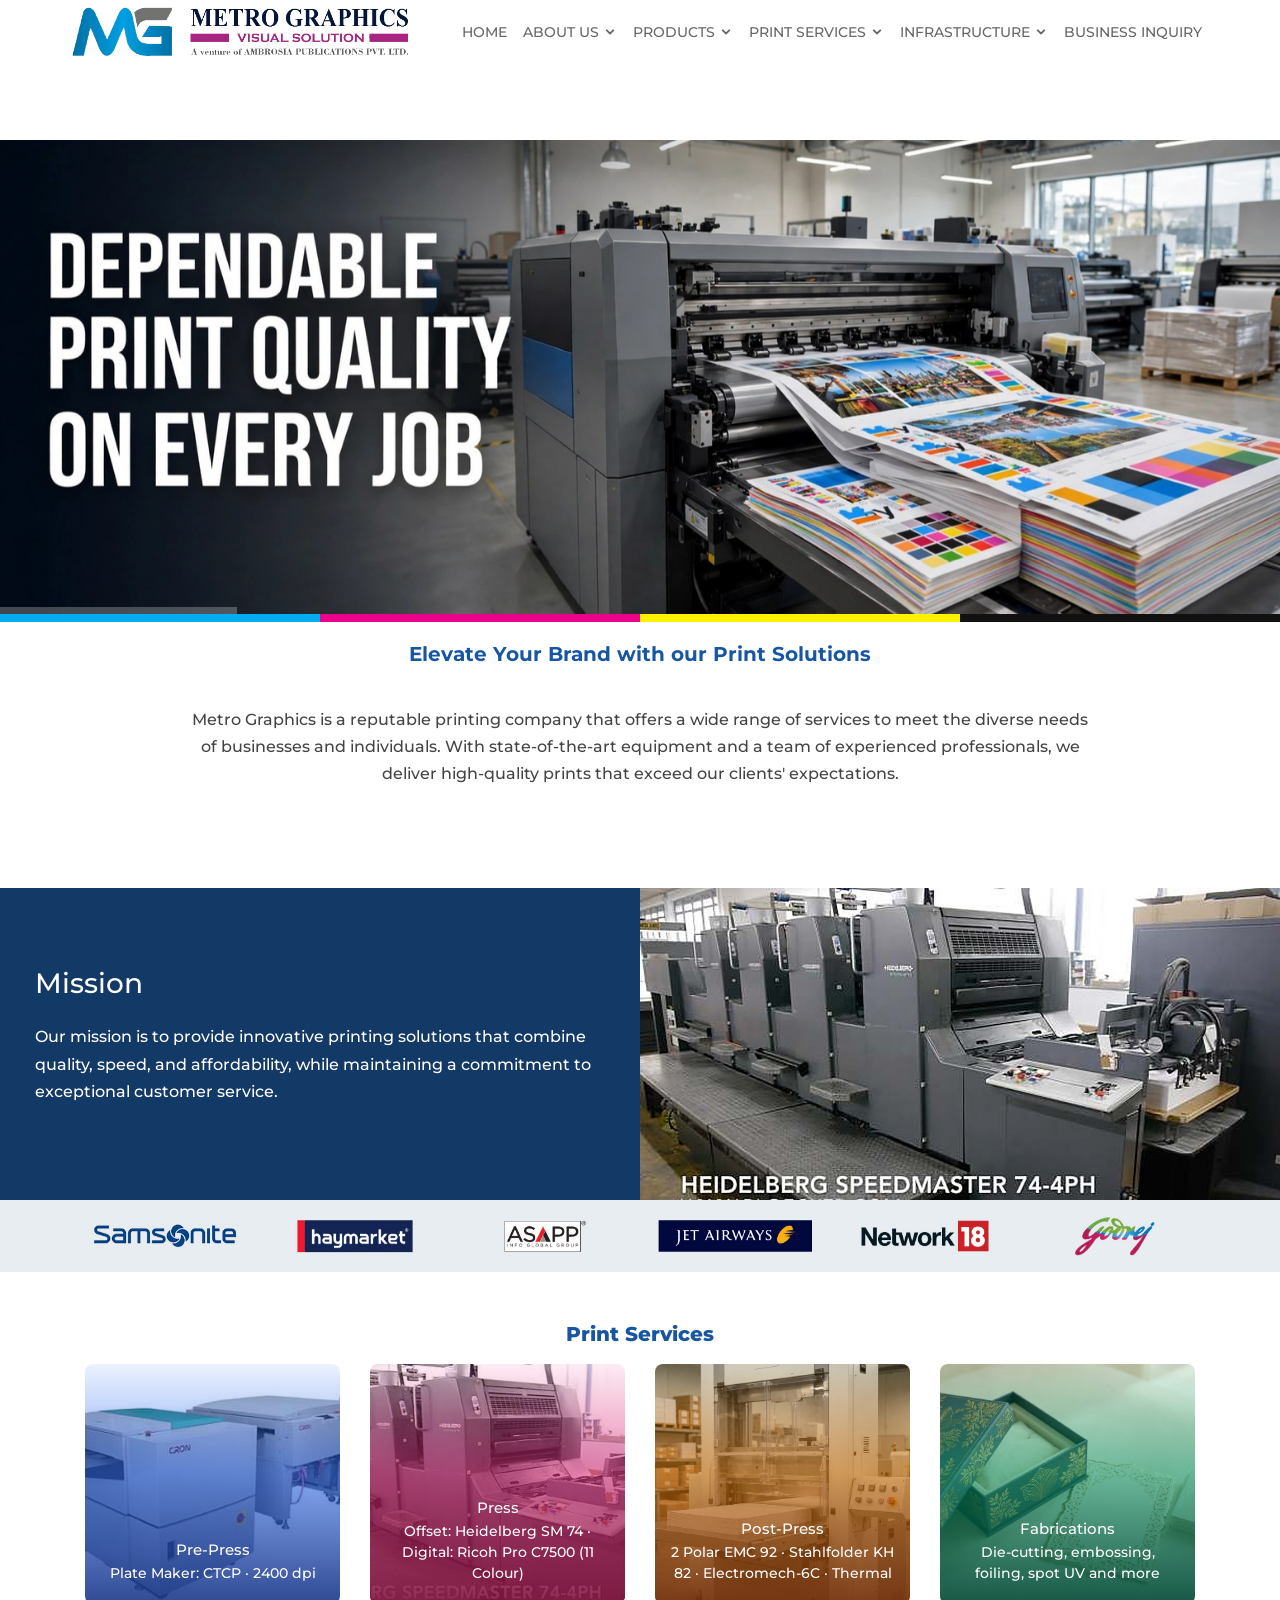
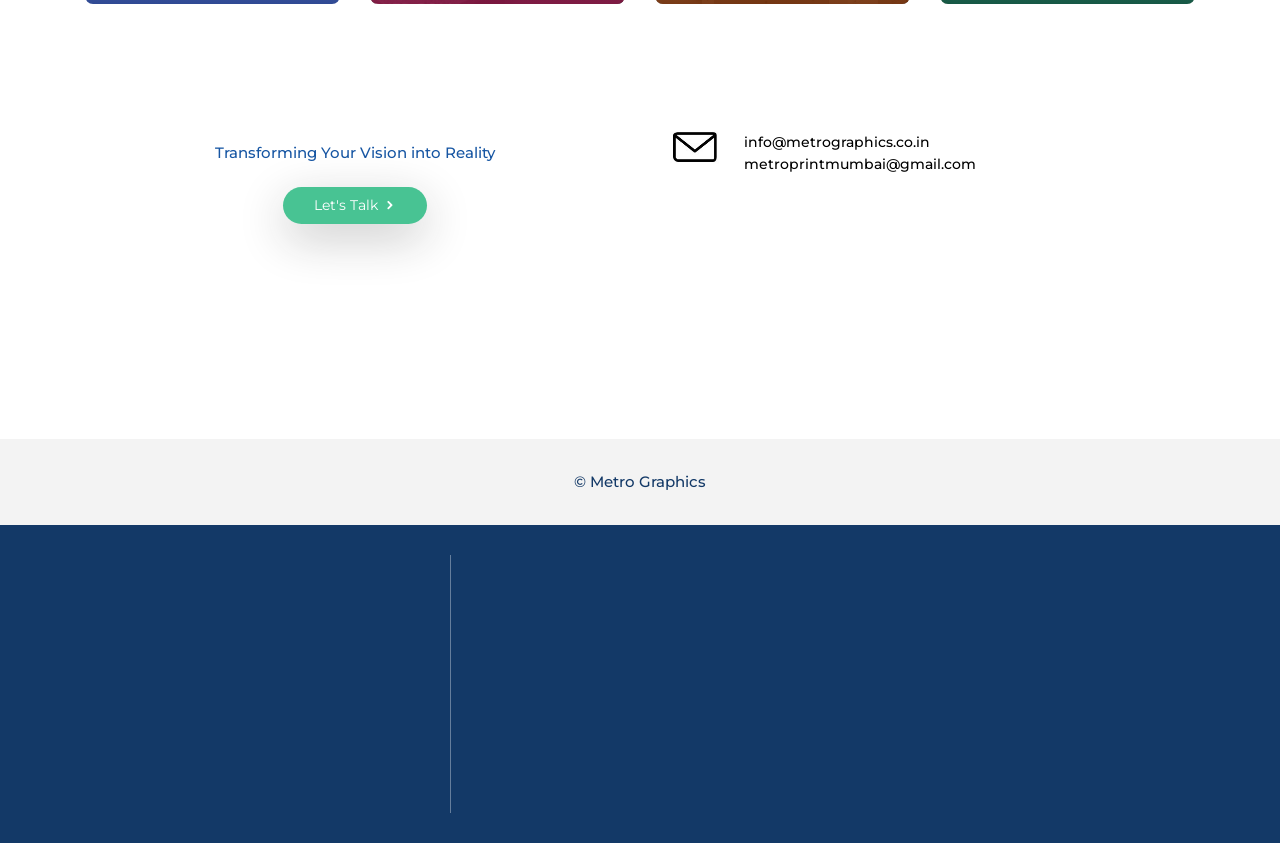
==== commit 472abbdf: "Remove dead Google Maps API script (no map_extended element, tracking only)" ====
--- a/index.html
+++ b/index.html
@@ -485,7 +485,6 @@
   <script src="js/wow.min.js"></script>
 
   <!-- JQuery Map Plugin -->
-  <script type="text/javascript" src="http://maps.google.com/maps/api/js?sensor=false"></script>
   <script type="text/javascript" src="js/jquery.gmap.min.js"></script>    
   
 
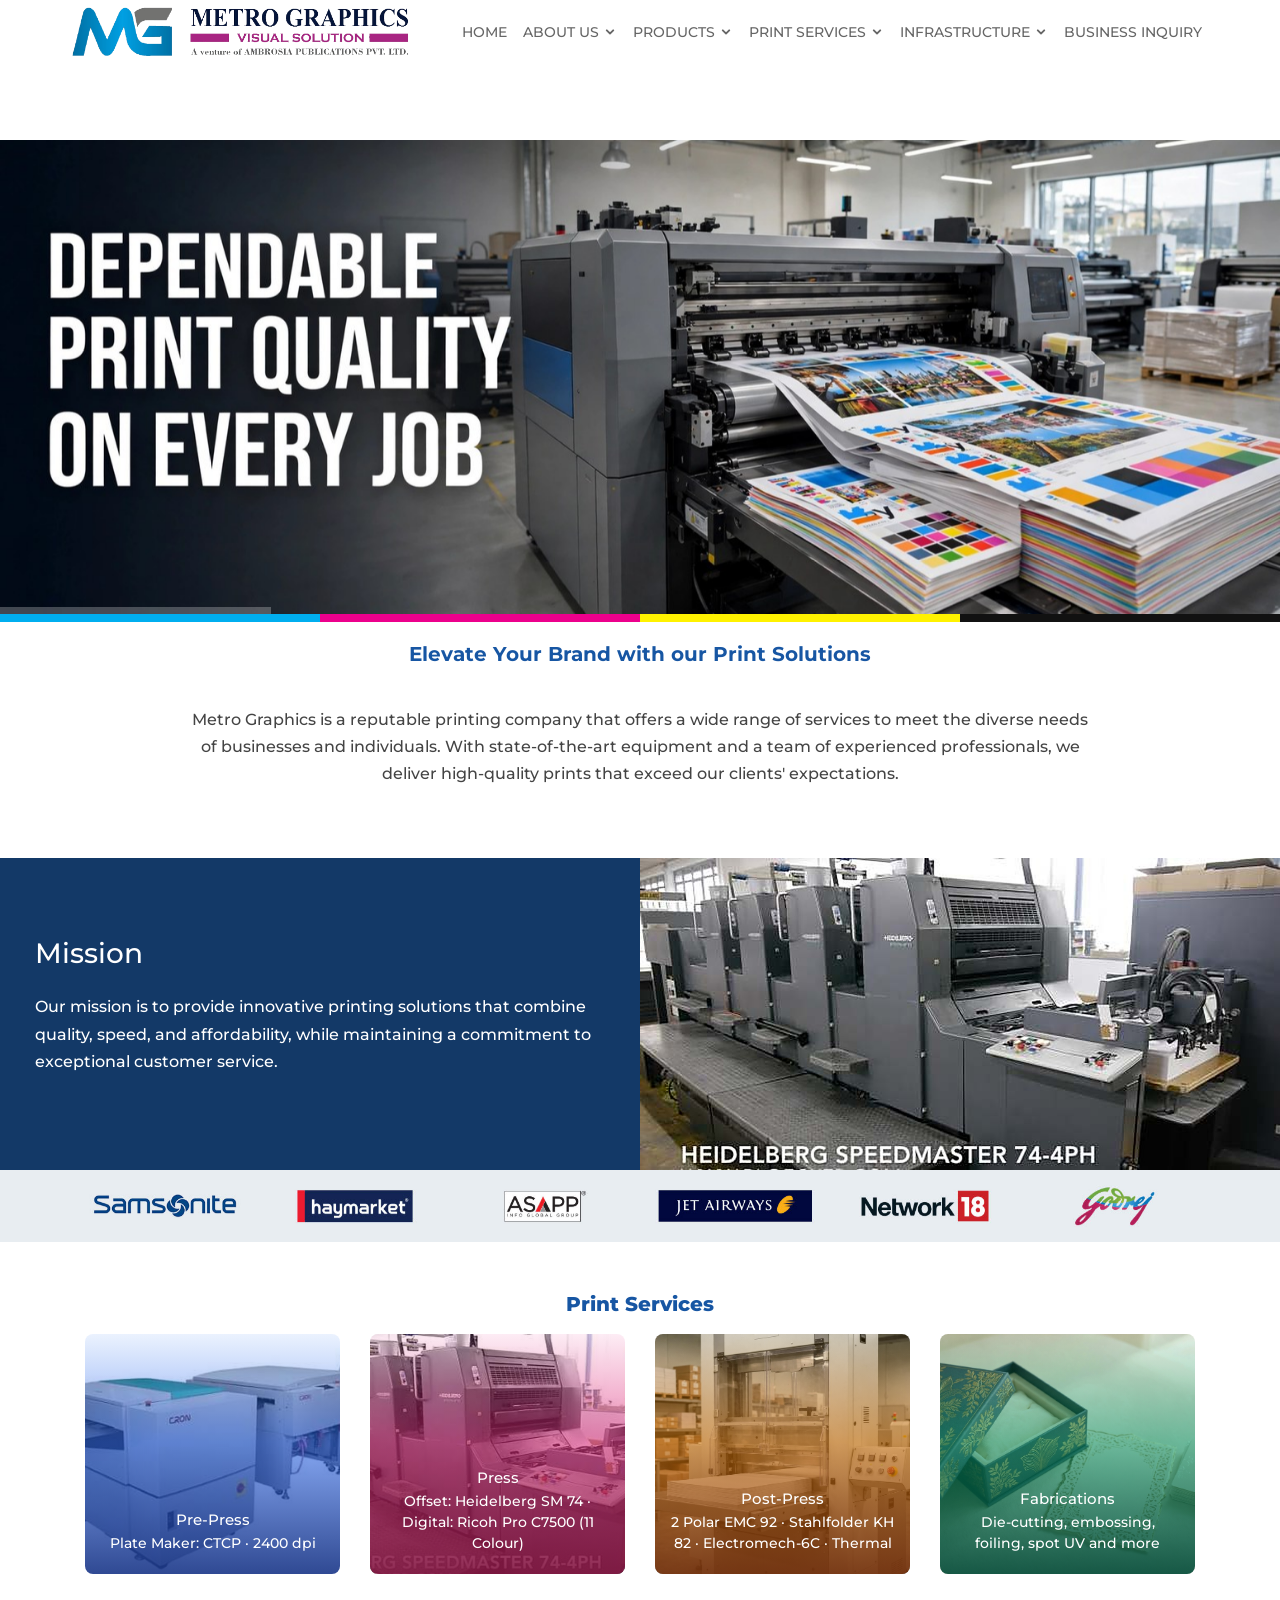
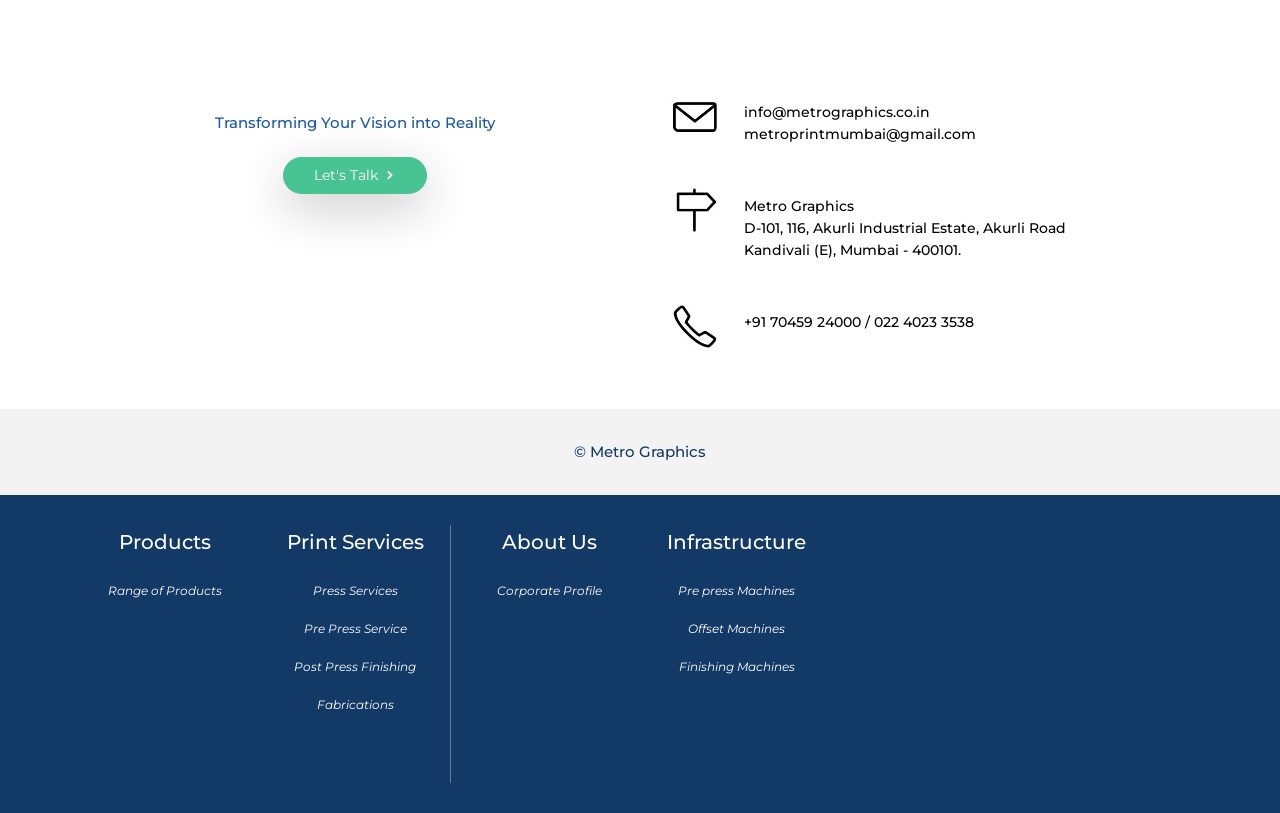
==== commit fee8e97a: "Gap thoda aur kam: Overview bottom 70px, Mission card poora dikhe" ====
--- a/index.html
+++ b/index.html
@@ -194,7 +194,7 @@
         
       </div>
     </section>
-<section class="wide-tb-50" style="padding-top:15px;padding-bottom:100px">
+<section class="wide-tb-50" style="padding-top:15px;padding-bottom:70px">
     <div class="container pos-rel">
       <div class="row">
         <div class="col-md-12 text-center">
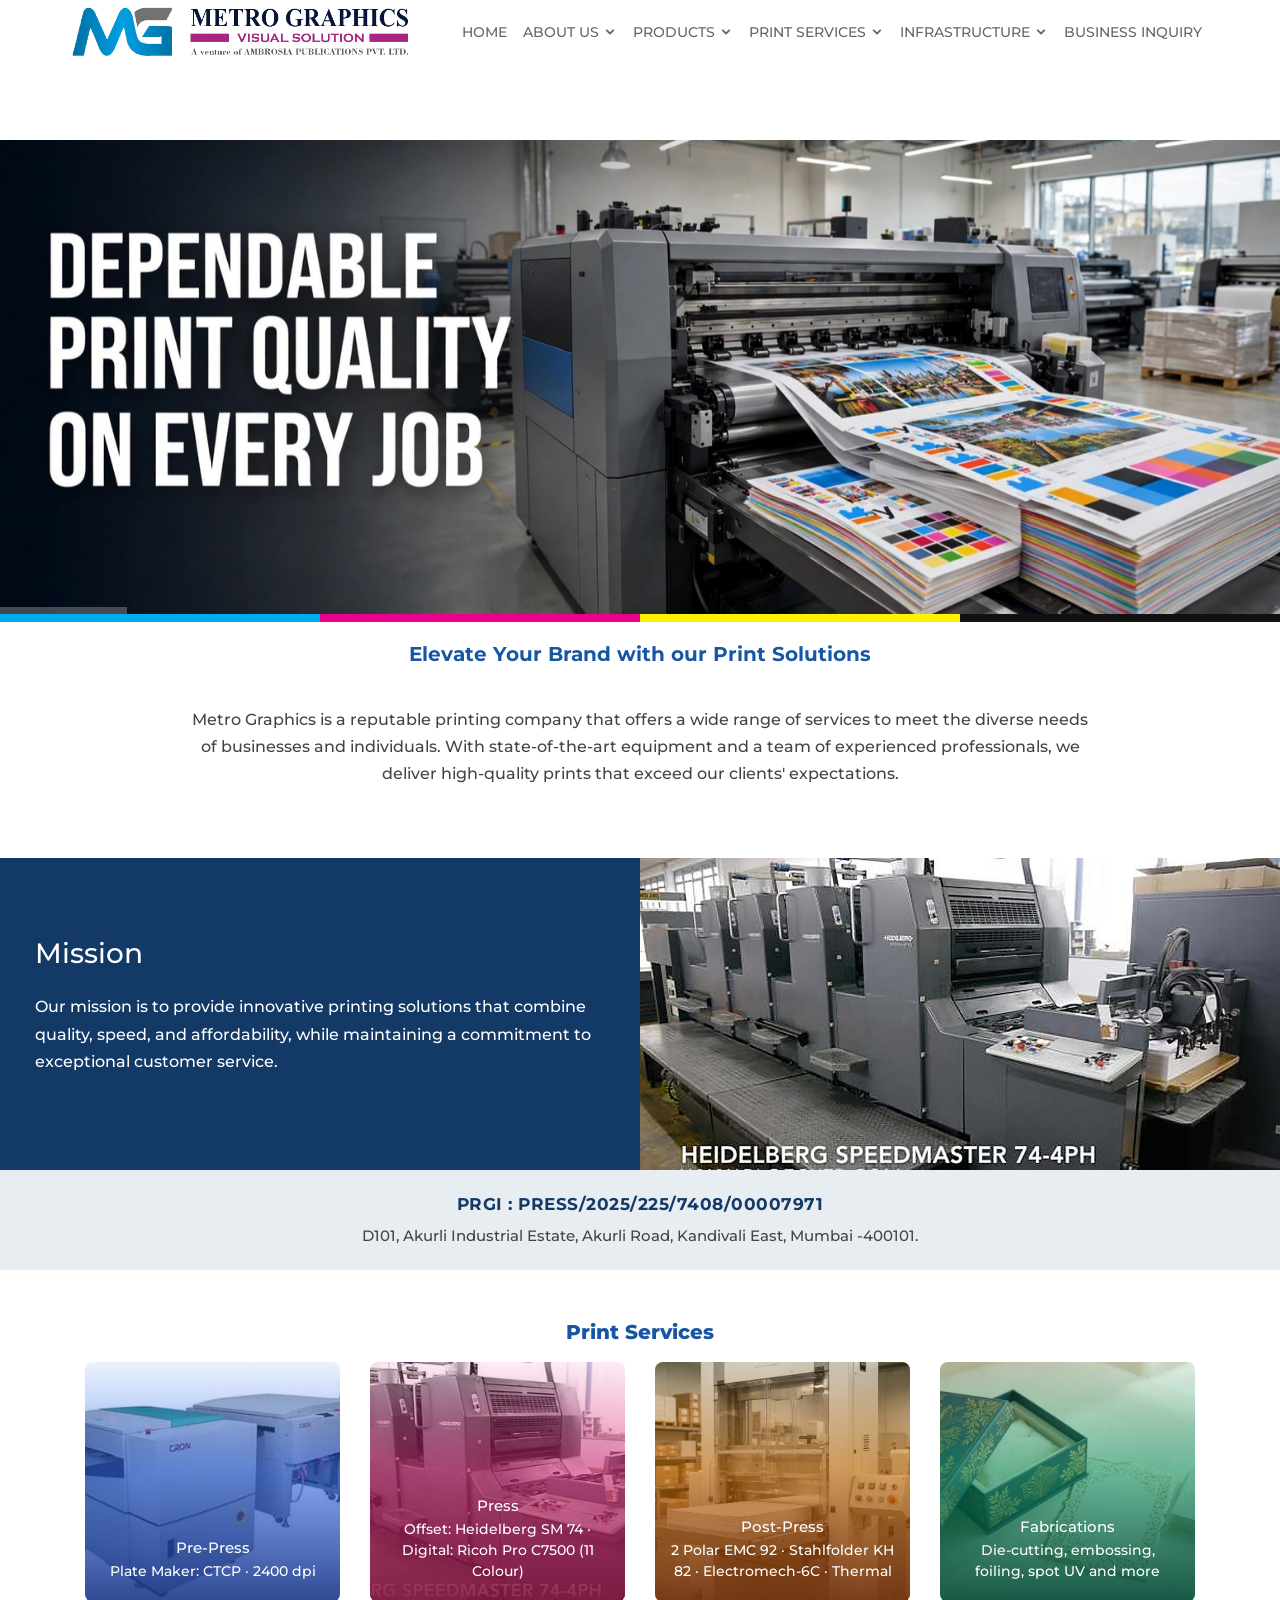
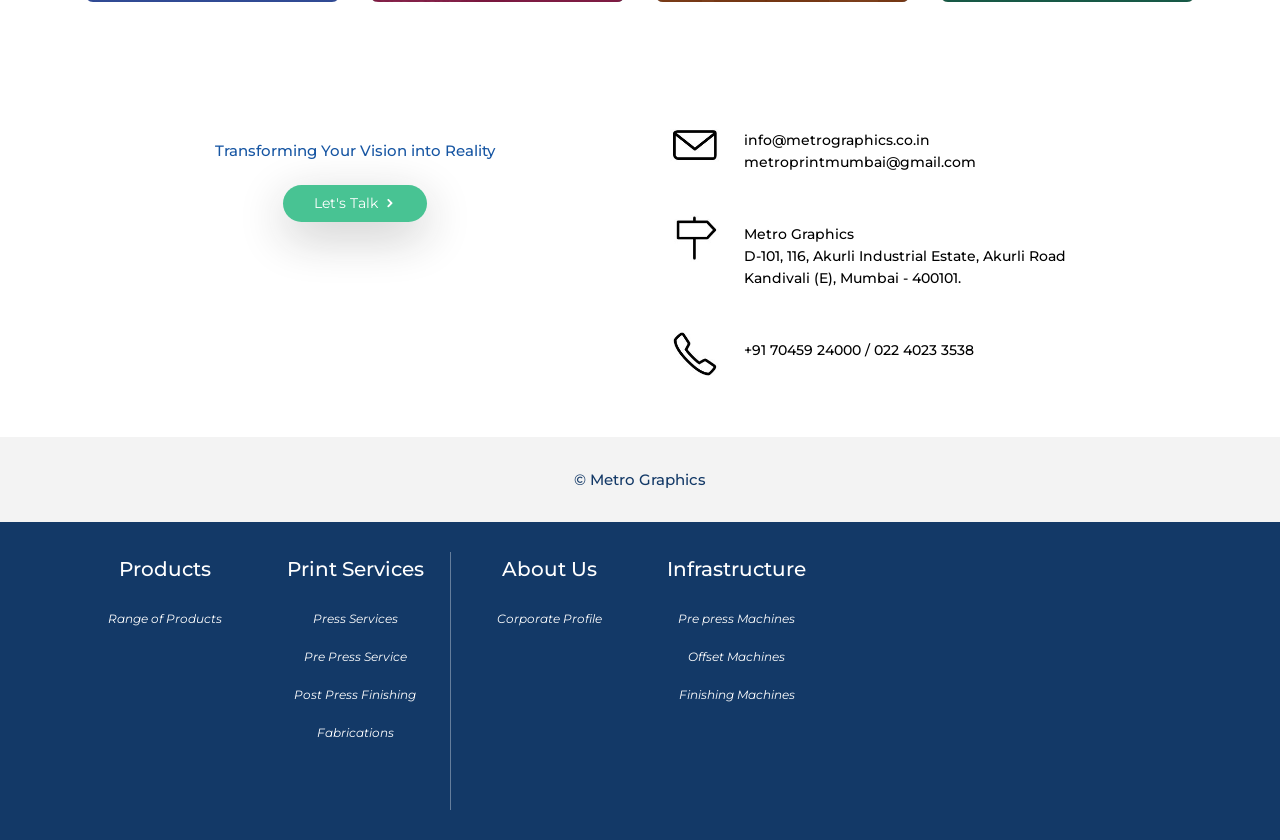
==== commit 758ed315: "Replace client-logos strip with PRGI registration headline" ====
--- a/index.html
+++ b/index.html
@@ -225,27 +225,9 @@
   <section class=" bg-fixed  pos-rel" style="background:#e8edf1">
     <div class="container">
       <div class="row">
-        <div class="col-sm-12 wow fadeInUp" data-wow-duration="0" data-wow-delay="0.2s">
-          <div class="owl-carousel owl-theme" id="home-clients" style="padding:15px 0px">
-            <!-- Client Logo -->
-            <div class="item"> <img src="images/logo01.jpg" alt=""> </div>
-            <!-- Client Logo -->
-            <!-- Client Logo -->
-            <div class="item"> <img src="images/logo02.jpg" alt=""> </div>
-            <!-- Client Logo -->
-            <!-- Client Logo -->
-            <div class="item"> <img src="images/logo03.jpg" alt=""> </div>
-            <!-- Client Logo -->
-            <!-- Client Logo -->
-            <div class="item"> <img src="images/logo04.jpg" alt=""> </div>
-            <!-- Client Logo -->
-            <!-- Client Logo -->
-            <div class="item"> <img src="images/logo05.jpg" alt=""> </div>
-            <!-- Client Logo -->
-            <!-- Client Logo -->
-            <div class="item"> <img src="images/logo06.jpg" alt=""> </div>
-            <!-- Client Logo -->
-          </div>
+        <div class="col-sm-12" style="text-align:center;padding:22px 15px">
+          <p style="margin:0;font-size:17px;font-weight:700;color:#133967;letter-spacing:.5px">PRGI : PRESS/2025/225/7408/00007971</p>
+          <p style="margin:6px 0 0;font-size:15px;line-height:1.6;color:#444">D101, Akurli Industrial Estate, Akurli Road, Kandivali East, Mumbai -400101.</p>
         </div>
       </div>
     </div>
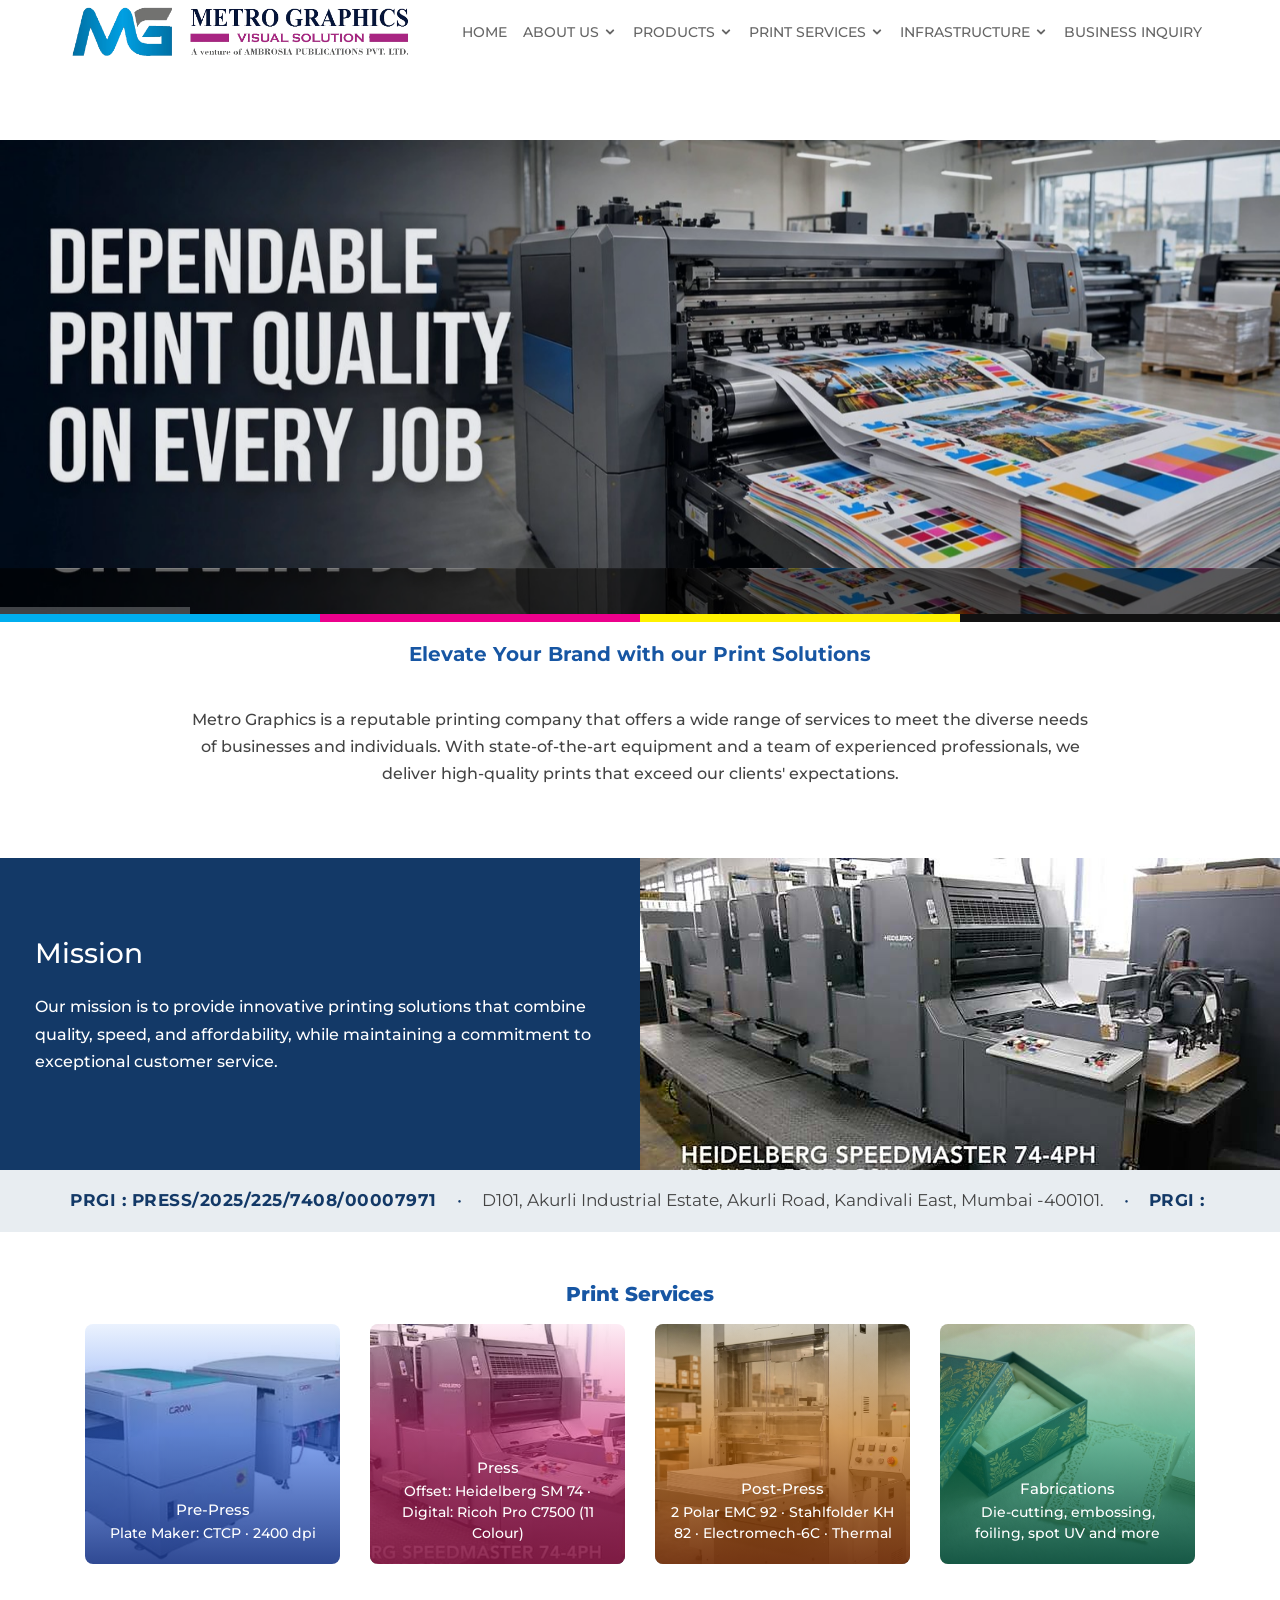
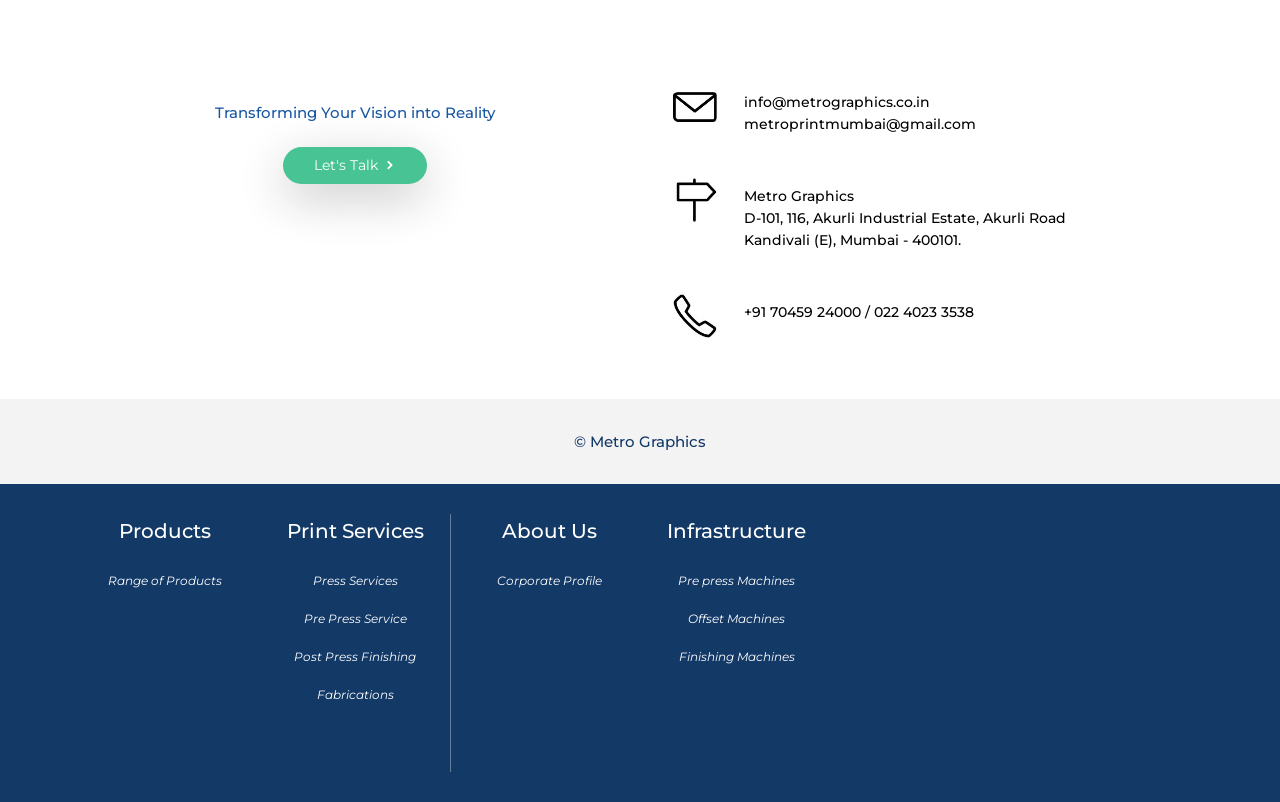
==== commit 0e097a01: "PRGI headline now slides (marquee)" ====
--- a/index.html
+++ b/index.html
@@ -222,12 +222,19 @@
     </section>
    
   
-  <section class=" bg-fixed  pos-rel" style="background:#e8edf1">
+  <style>
+@keyframes prgiSlide{from{transform:translateX(0)}to{transform:translateX(-50%)}}
+.prgi-track{display:flex;width:max-content;animation:prgiSlide 32s linear infinite;will-change:transform}
+.prgi-marquee:hover .prgi-track{animation-play-state:paused}
+</style>
+<section class=" bg-fixed  pos-rel" style="background:#e8edf1">
     <div class="container">
       <div class="row">
-        <div class="col-sm-12" style="text-align:center;padding:22px 15px">
-          <p style="margin:0;font-size:17px;font-weight:700;color:#133967;letter-spacing:.5px">PRGI : PRESS/2025/225/7408/00007971</p>
-          <p style="margin:6px 0 0;font-size:15px;line-height:1.6;color:#444">D101, Akurli Industrial Estate, Akurli Road, Kandivali East, Mumbai -400101.</p>
+        <div class="col-sm-12 prgi-marquee" style="overflow:hidden;padding:18px 0">
+          <div class="prgi-track">
+            <span style="display:flex;flex-shrink:0;white-space:nowrap;align-items:baseline"><span style="font-size:17px;font-weight:700;color:#133967;letter-spacing:.5px">PRGI : PRESS/2025/225/7408/00007971</span><span style="font-size:17px;color:#133967;padding:0 20px">&#8226;</span><span style="font-size:17px;color:#444">D101, Akurli Industrial Estate, Akurli Road, Kandivali East, Mumbai -400101.</span><span style="font-size:17px;color:#133967;padding:0 20px">&#8226;</span></span>
+            <span style="display:flex;flex-shrink:0;white-space:nowrap;align-items:baseline"><span style="font-size:17px;font-weight:700;color:#133967;letter-spacing:.5px">PRGI : PRESS/2025/225/7408/00007971</span><span style="font-size:17px;color:#133967;padding:0 20px">&#8226;</span><span style="font-size:17px;color:#444">D101, Akurli Industrial Estate, Akurli Road, Kandivali East, Mumbai -400101.</span><span style="font-size:17px;color:#133967;padding:0 20px">&#8226;</span></span>
+          </div>
         </div>
       </div>
     </div>
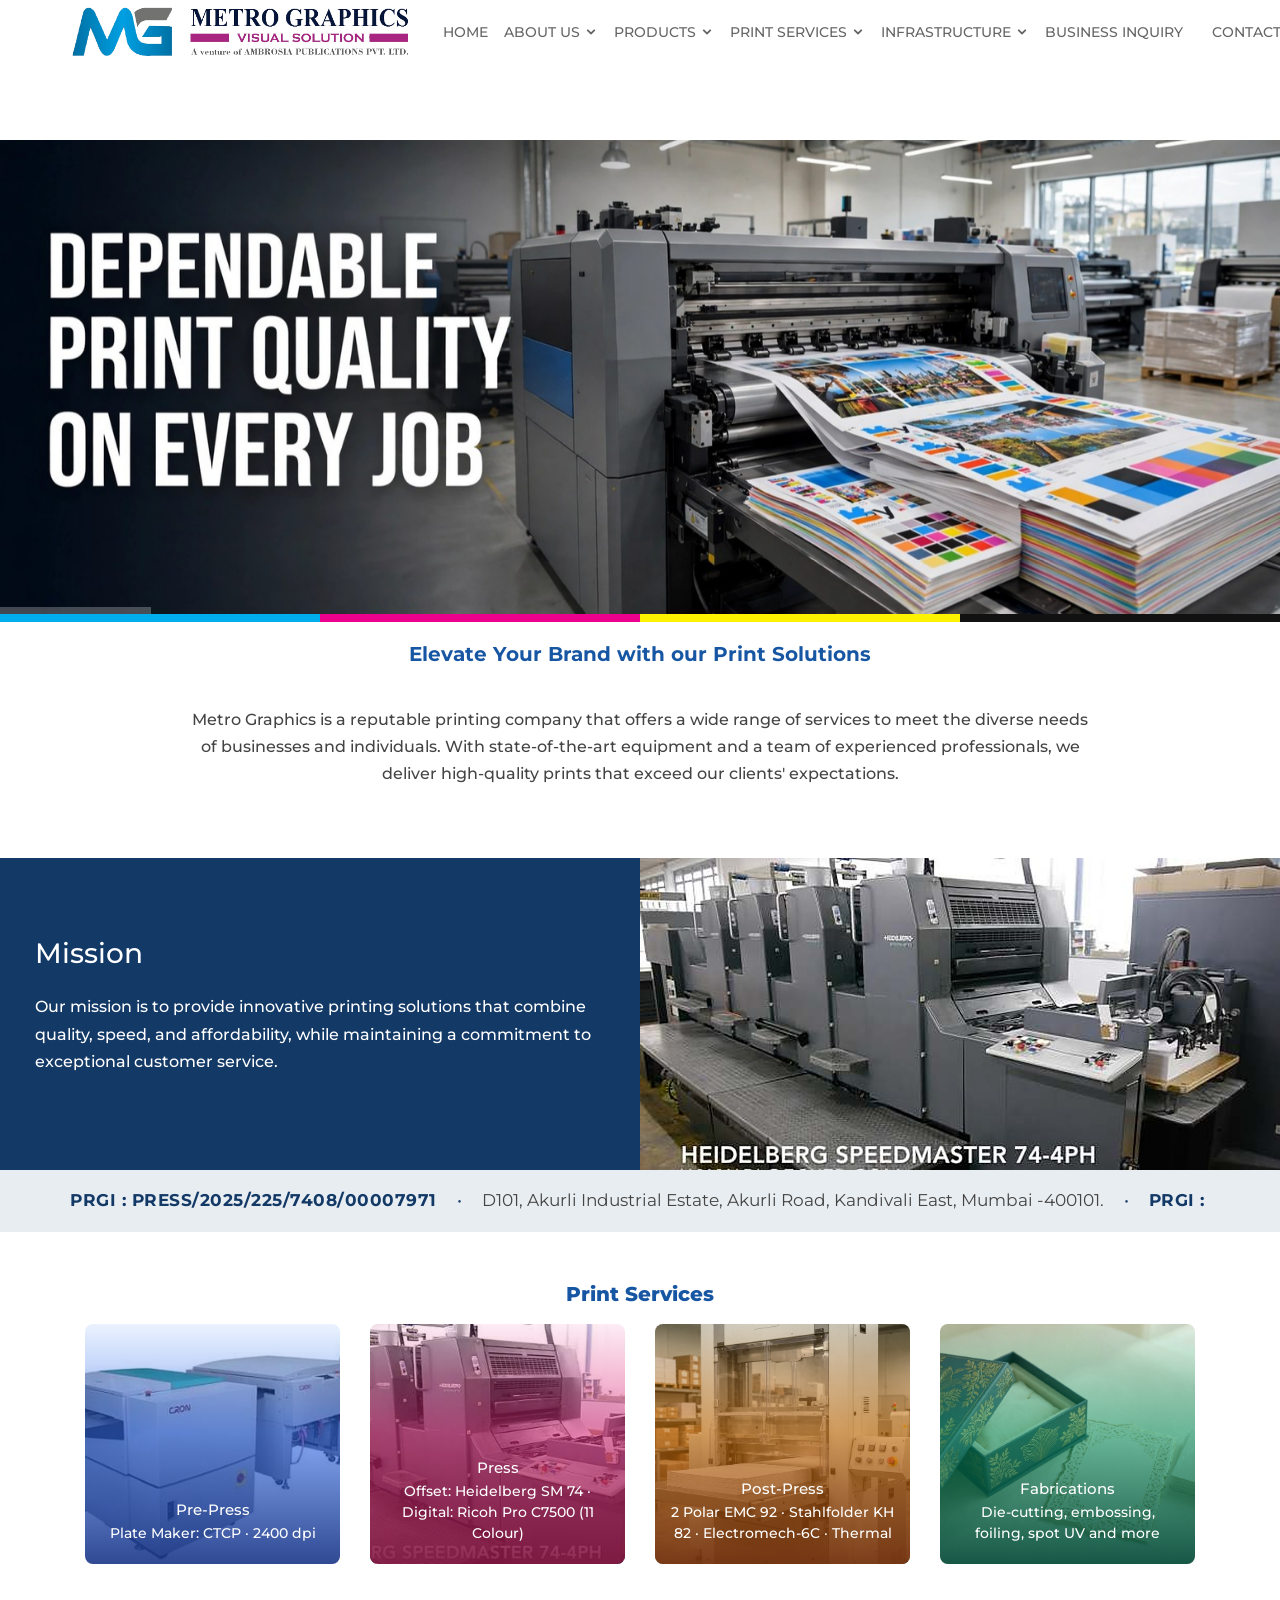
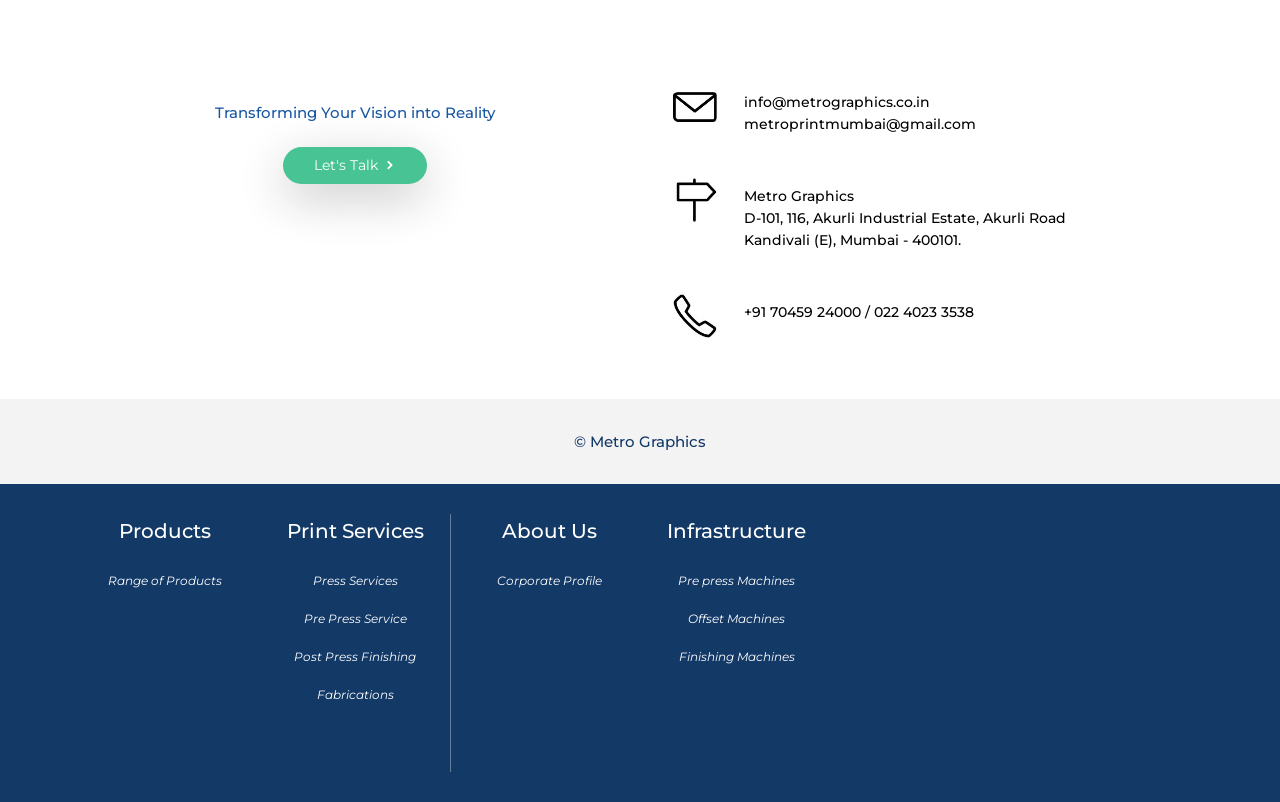
==== commit 8e4810bf: "Contact Us page rebuilt + nav link on all pages" ====
--- a/index.html
+++ b/index.html
@@ -76,6 +76,9 @@
           </li>  <li class="nav-item">
                 <a class="nav-link" href="business-enquiry.html">Business Inquiry</a>
               </li>
+<li class="nav-item">              <li class="nav-item">
+<li class="nav-item">                <a class="nav-link" href="contact-us.html">Contact Us</a>
+<li class="nav-item">              </li>
          
           
         </ul>
--- a/css/base.css
+++ b/css/base.css
@@ -195,6 +195,6 @@
 .top-transparent .navbar-expand-lg .navbar-nav .nav-item{padding:0.7rem 0.19rem}
 .header-fullpage.fixed.navbar-expand-lg .navbar-nav .nav-item{padding-top:0.7rem}
 @media (max-width:991.99px){
-.top-transparent .navbar-brand,.top-transparent.header-fullpage.fixed .navbar-brand{width:220px !important;padding:8px 0 !important}
-.top-transparent .navbar-brand img,.top-transparent.header-fullpage.fixed .navbar-brand img{height:32px}
-}
+.top-transparent .navbar-brand,.top-transparent.header-fullpage.fixed .navbar-brand{width:240px !important;padding:8px 0 !important}
+.top-transparent .navbar-brand img,.top-transparent.header-fullpage.fixed .navbar-brand img{height:36px}
+}
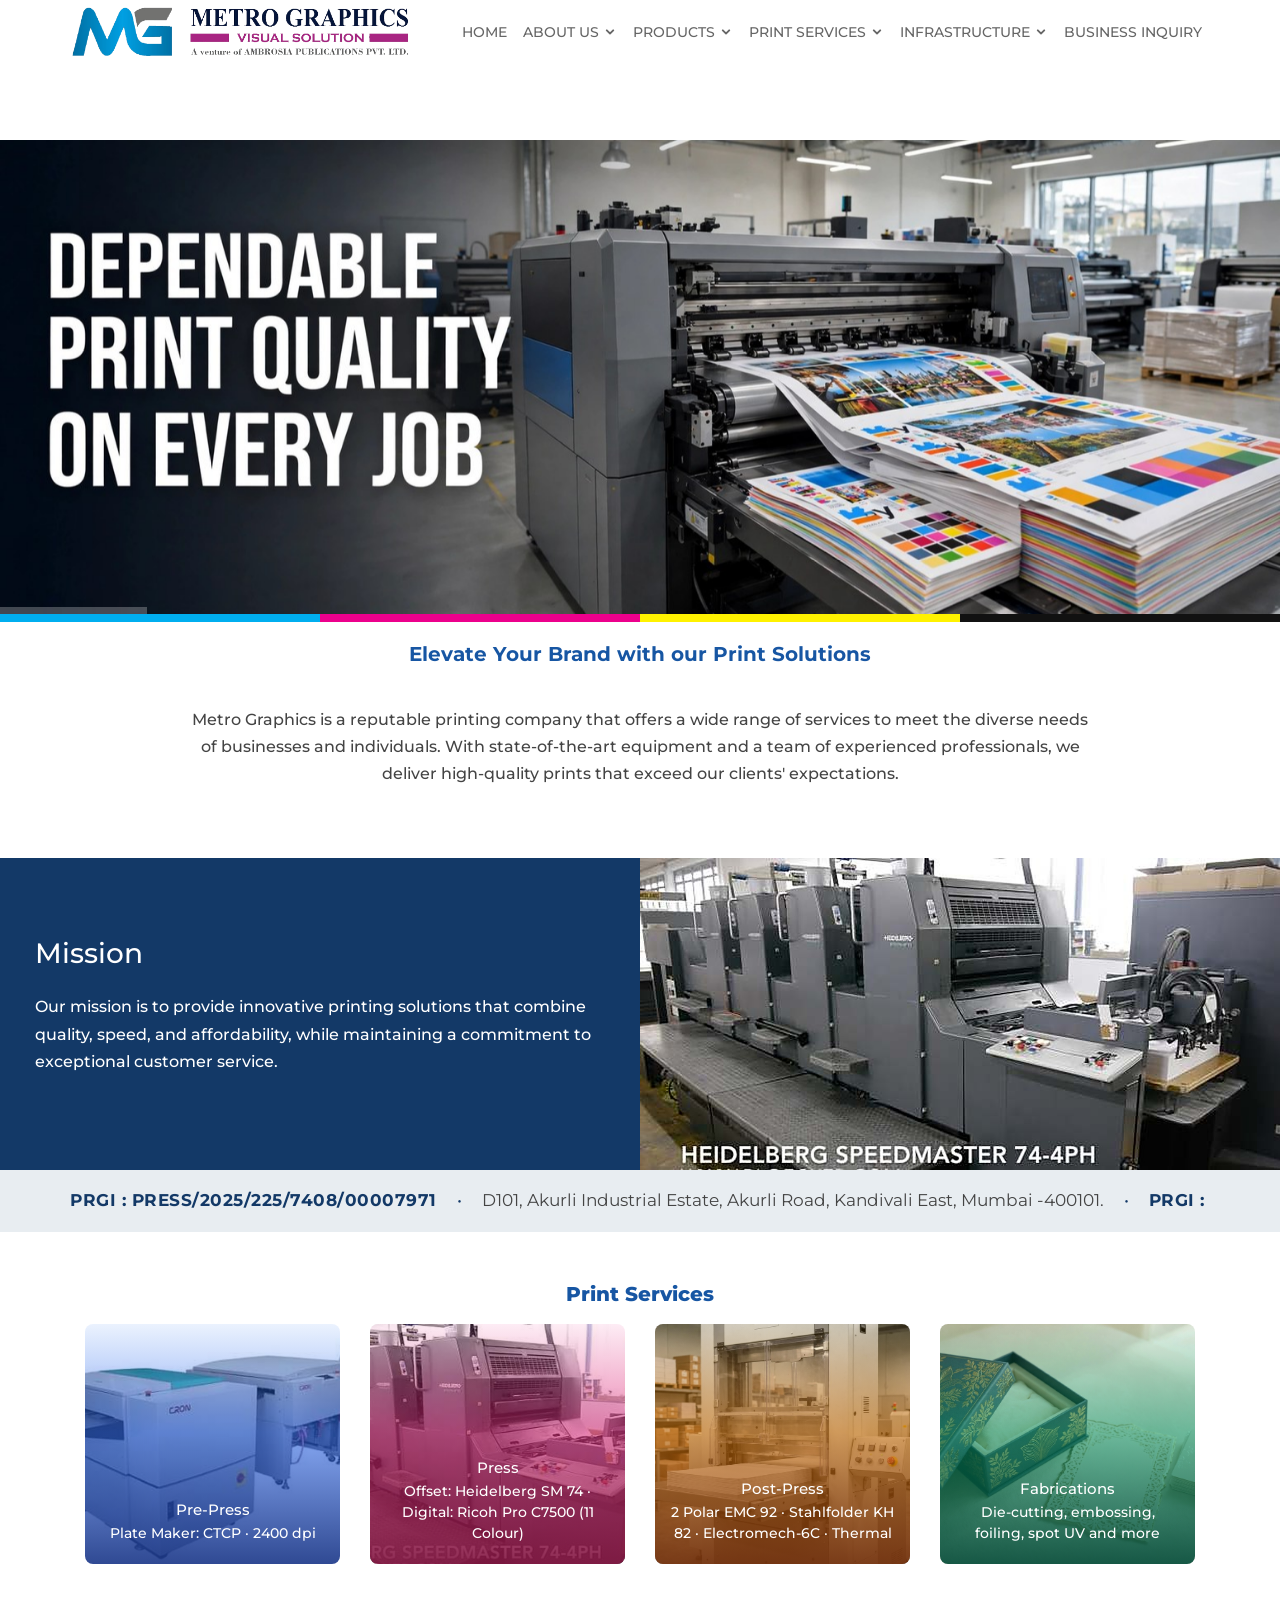
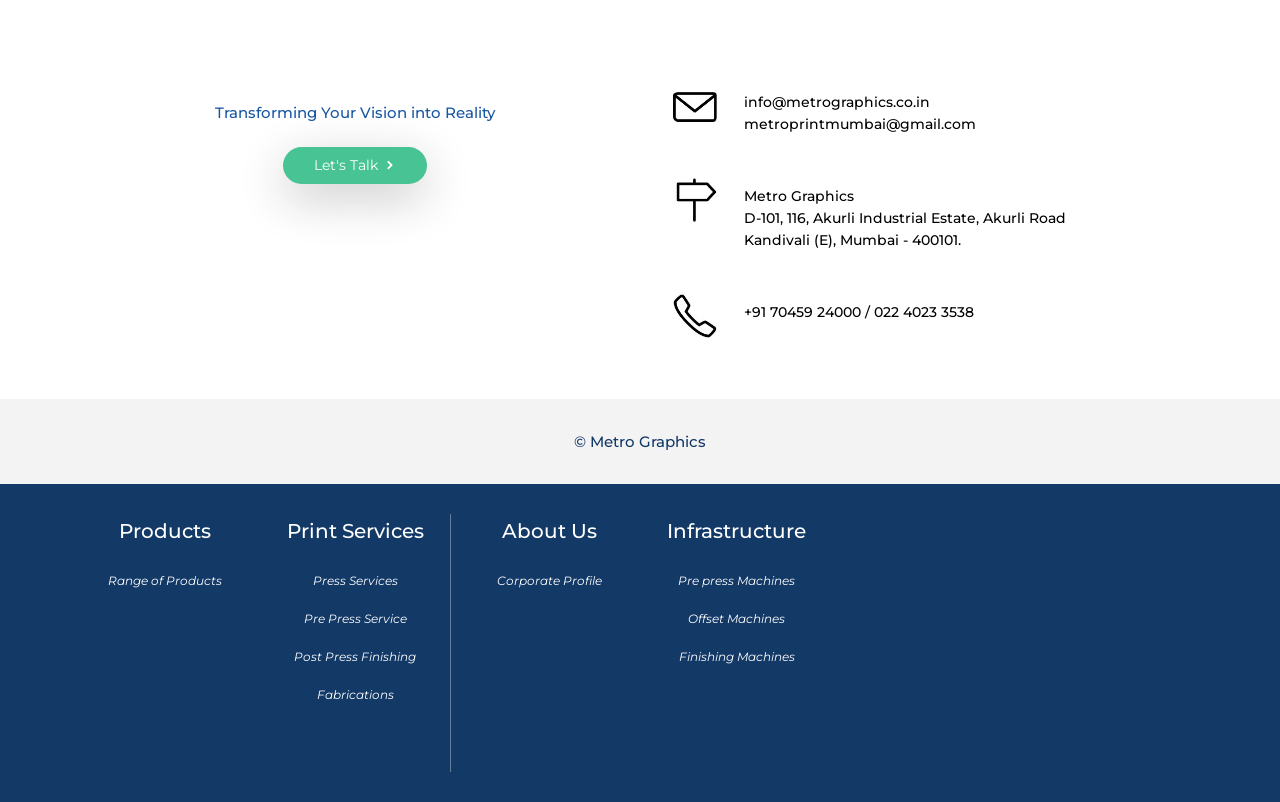
==== commit b4c2fb64: "Undo round 51: restore Contact Us page and nav to previous state" ====
--- a/index.html
+++ b/index.html
@@ -76,9 +76,6 @@
           </li>  <li class="nav-item">
                 <a class="nav-link" href="business-enquiry.html">Business Inquiry</a>
               </li>
-<li class="nav-item">              <li class="nav-item">
-<li class="nav-item">                <a class="nav-link" href="contact-us.html">Contact Us</a>
-<li class="nav-item">              </li>
          
           
         </ul>
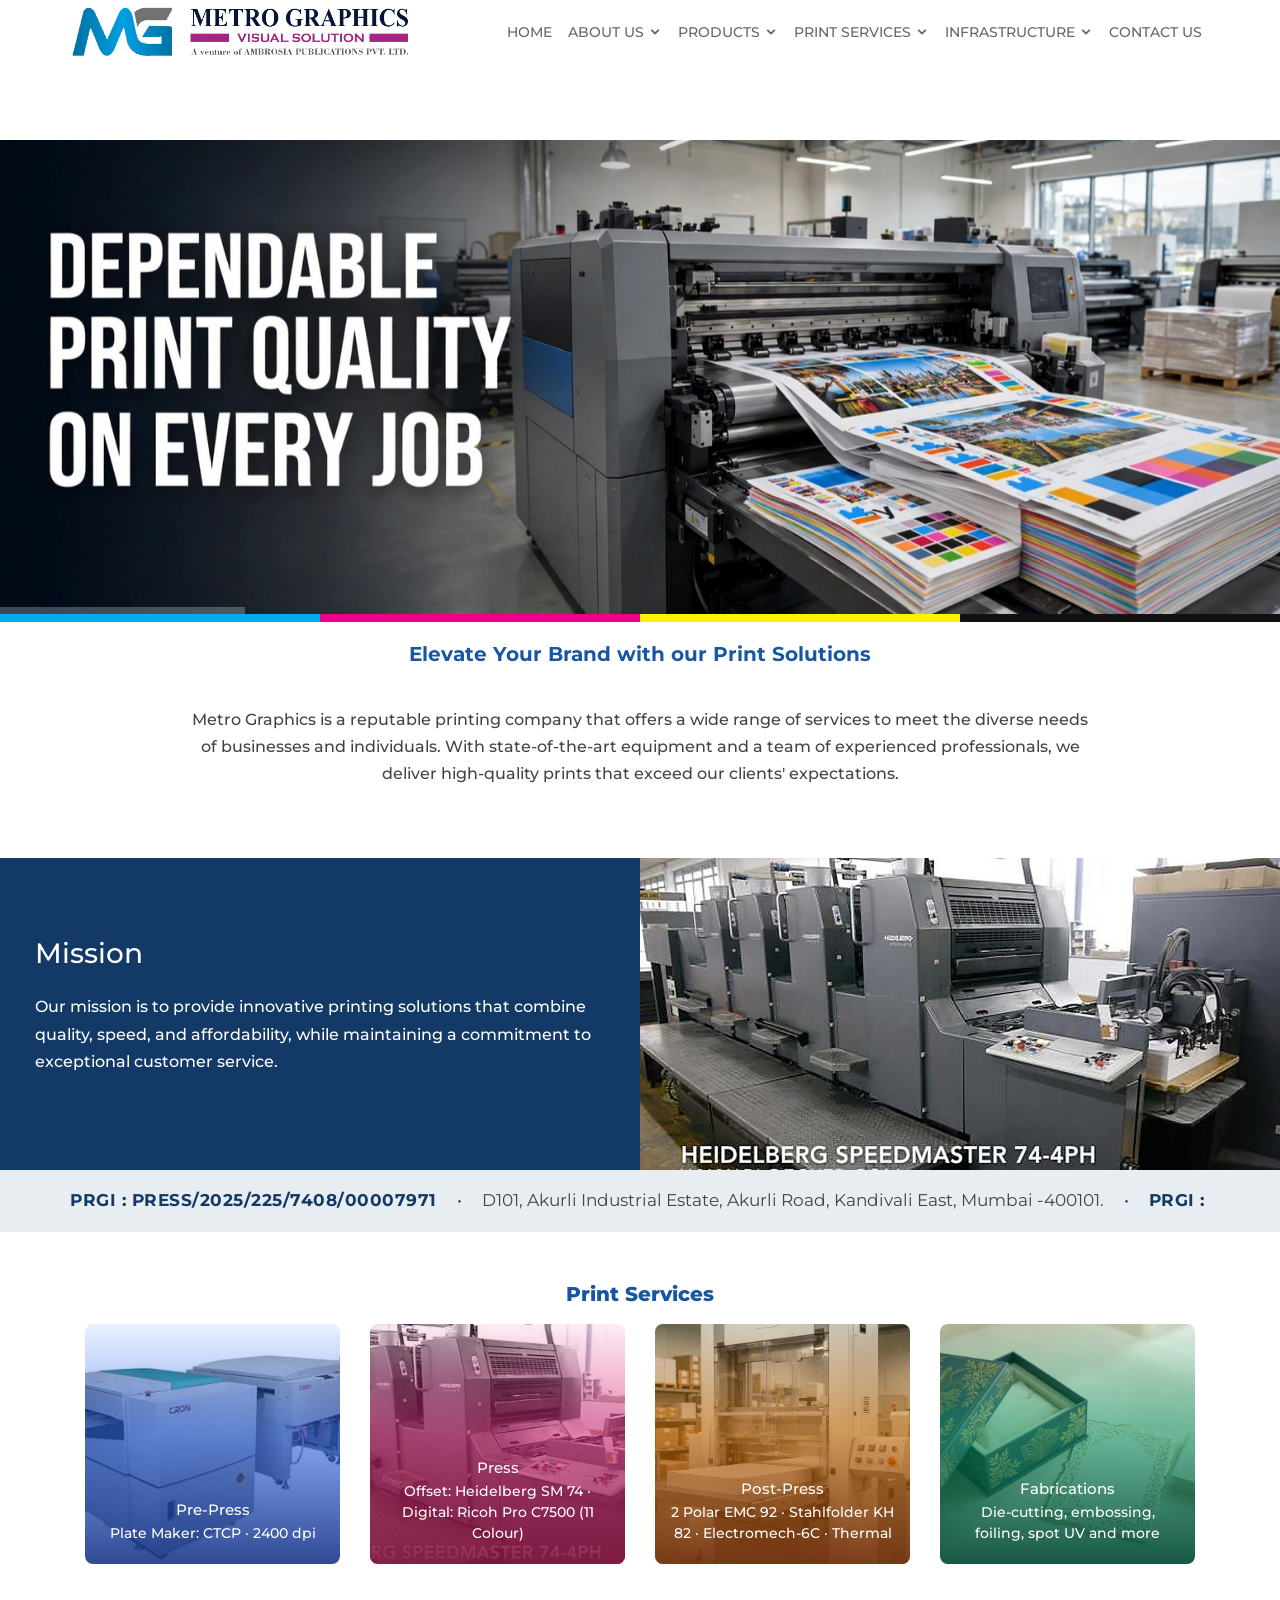
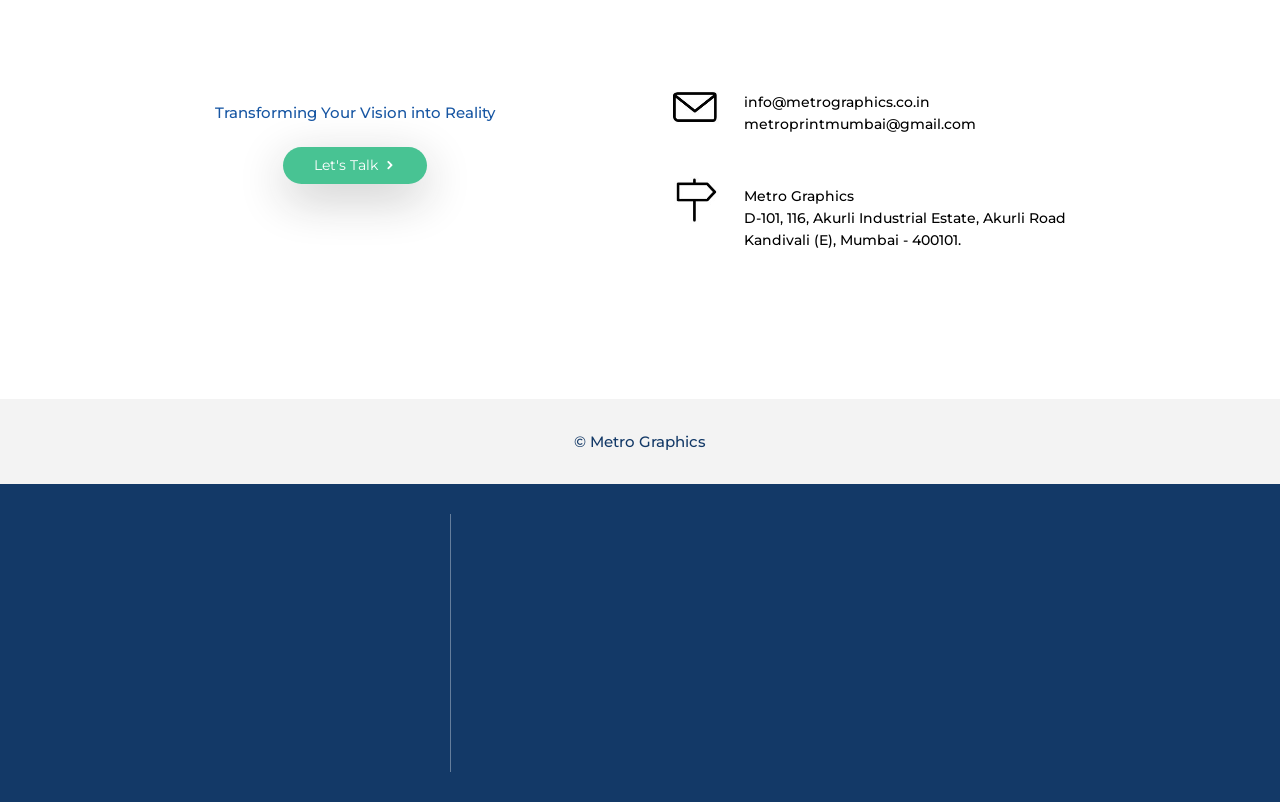
==== commit b28bc613: "Business Inquiry is now Contact Us page + footer Contact Us link" ====
--- a/index.html
+++ b/index.html
@@ -74,7 +74,7 @@
               <li><a class="dropdown-item" href="infrastructure.html#Finishing">Finishing Machines</a></li>
             </ul>
           </li>  <li class="nav-item">
-                <a class="nav-link" href="business-enquiry.html">Business Inquiry</a>
+                <a class="nav-link" href="business-enquiry.html">Contact Us</a>
               </li>
          
           
@@ -421,6 +421,7 @@
             <li><a  href="infrastructure.html#Pre">Pre press Machines</a></li>
             <li><a  href="infrastructure.html#Offset">Offset Machines</a></li>
             <li><a  href="infrastructure.html#Finishing">Finishing Machines</a></li>
+            <li><a  href="business-enquiry.html">Contact Us</a></li>
           </ul>
             </div>
           </div>
